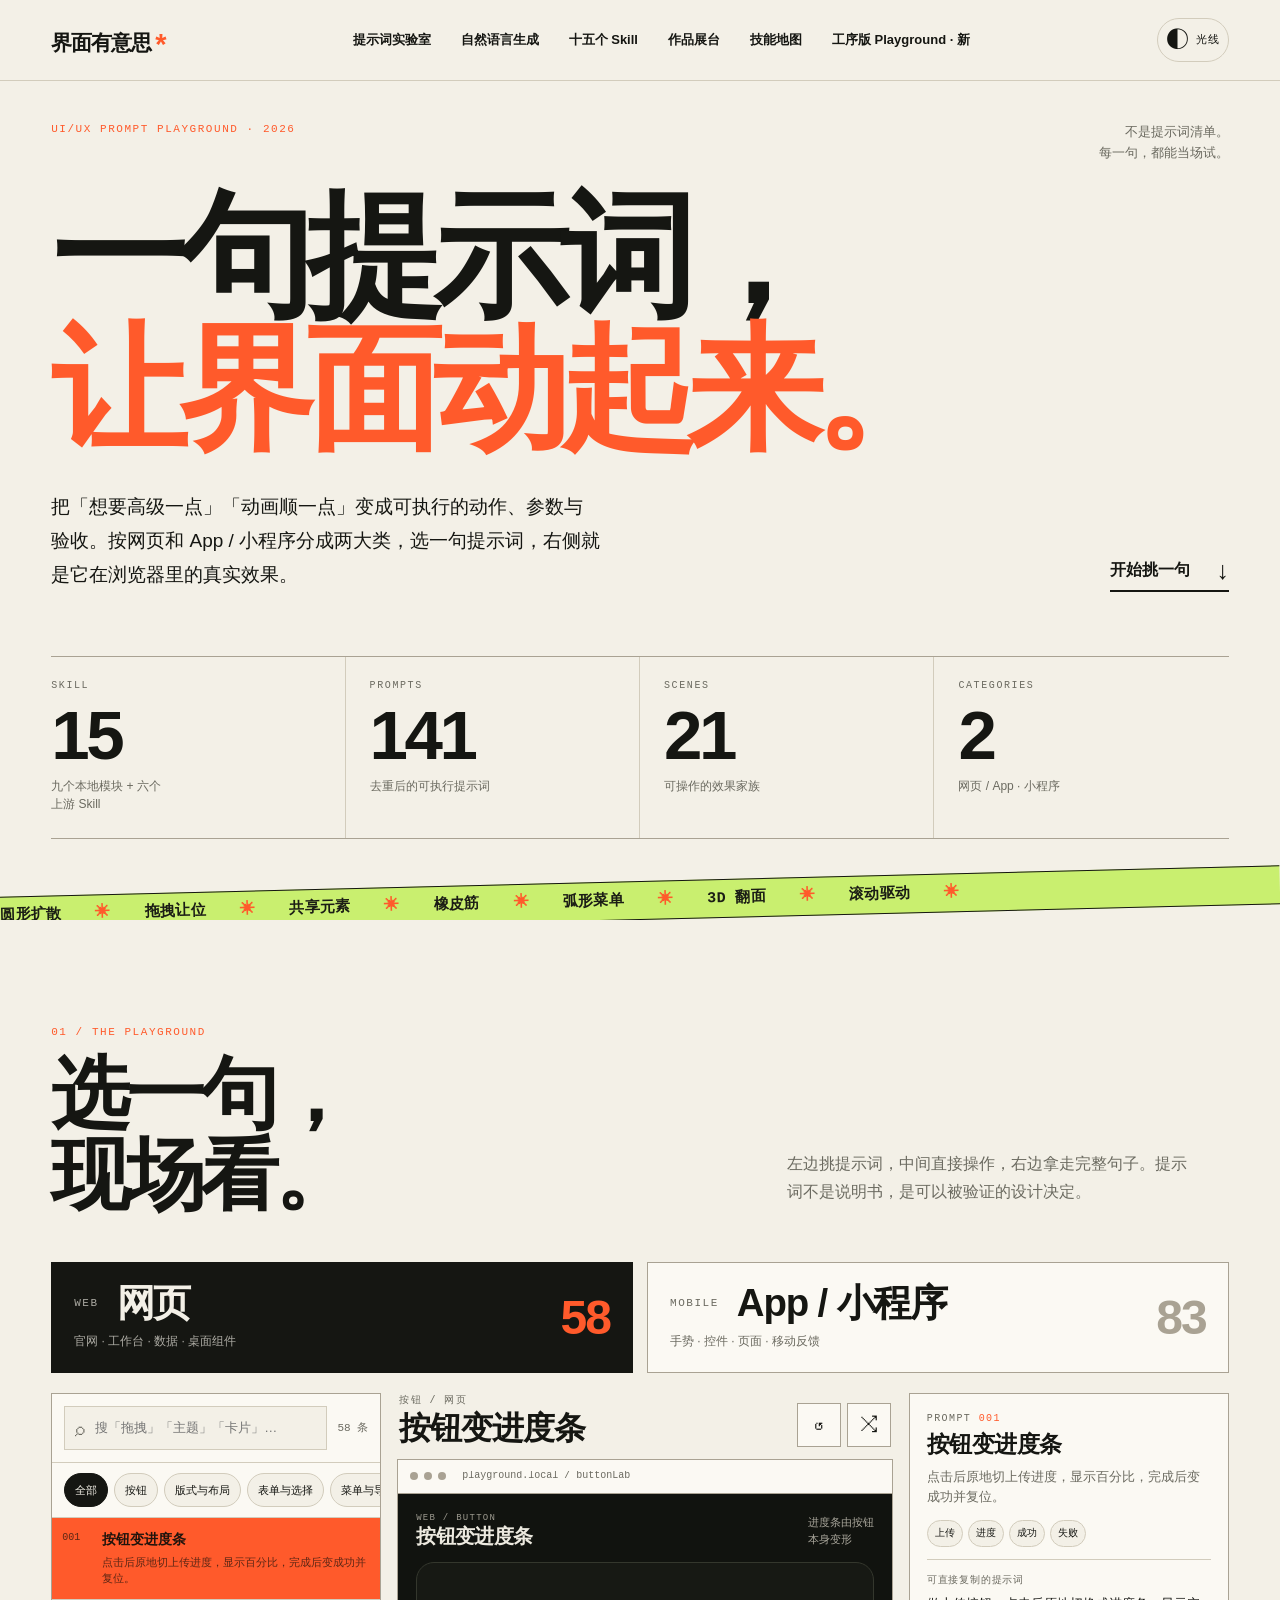
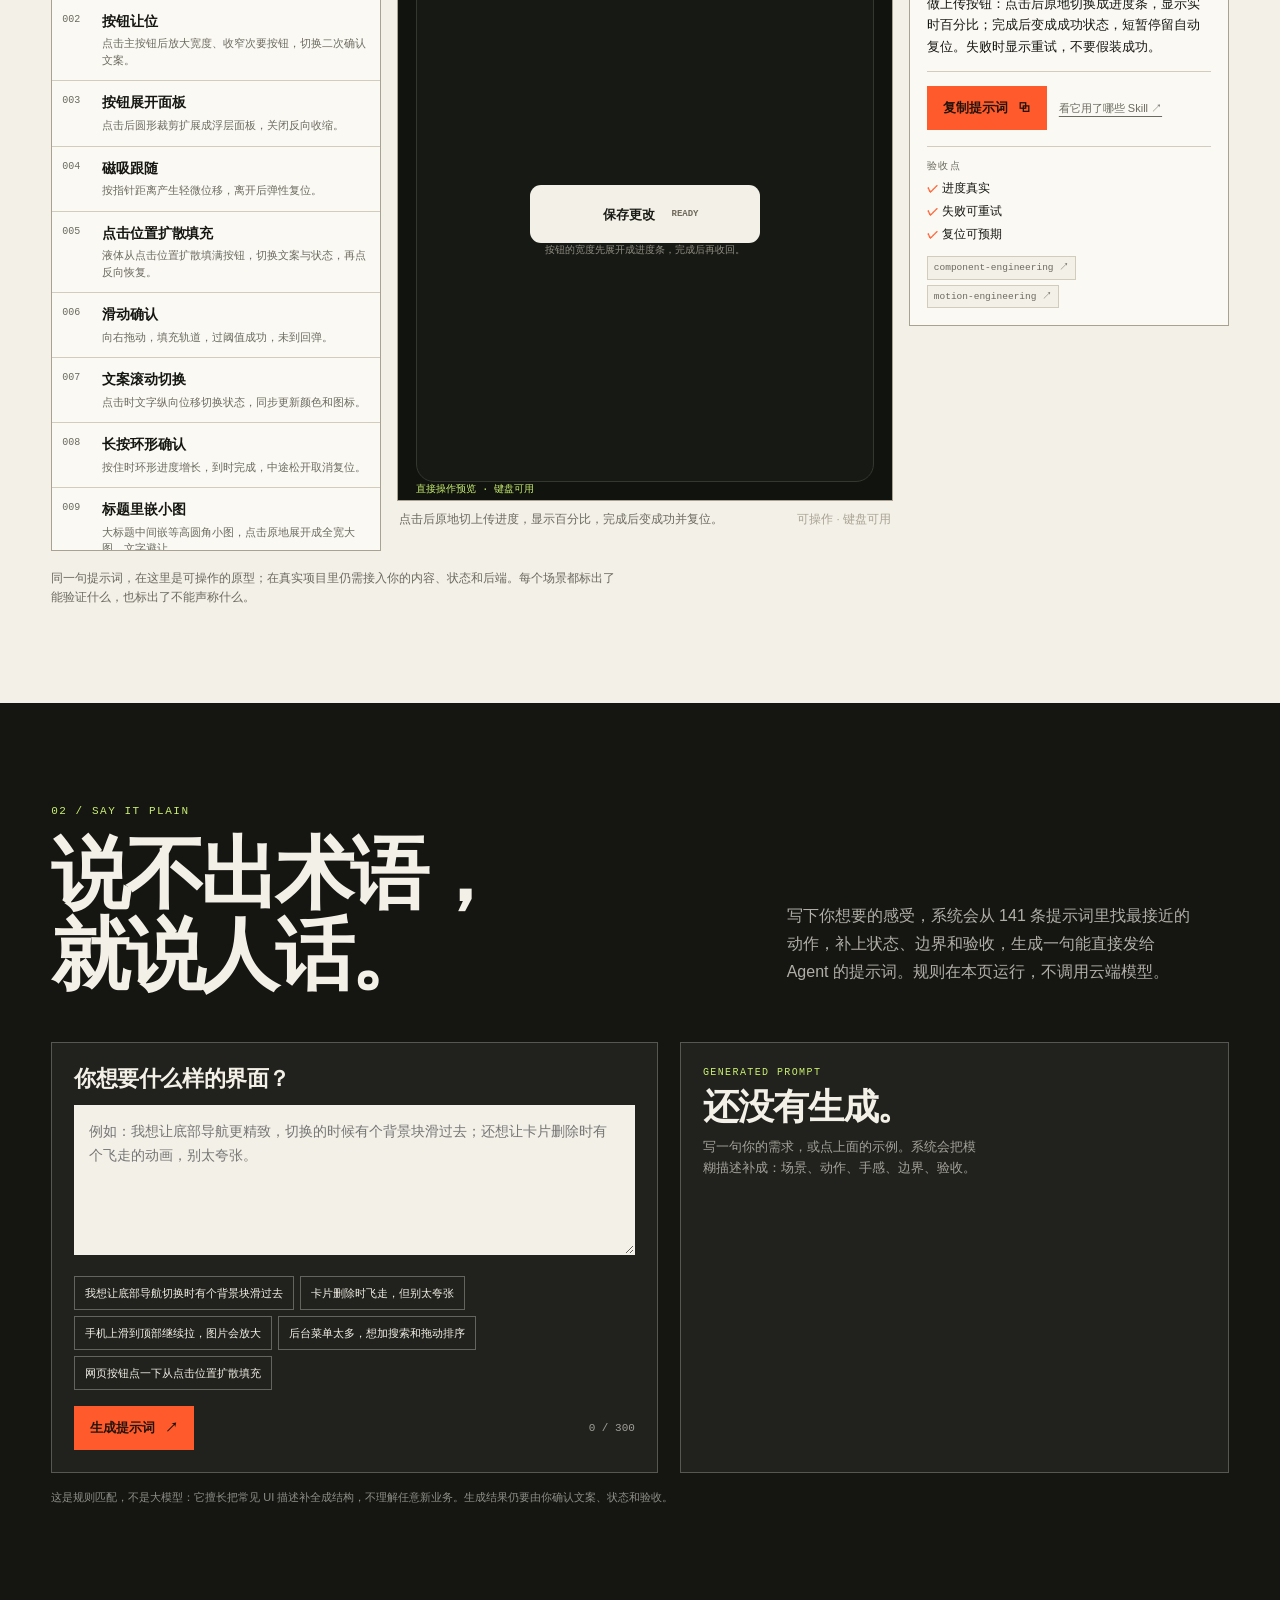
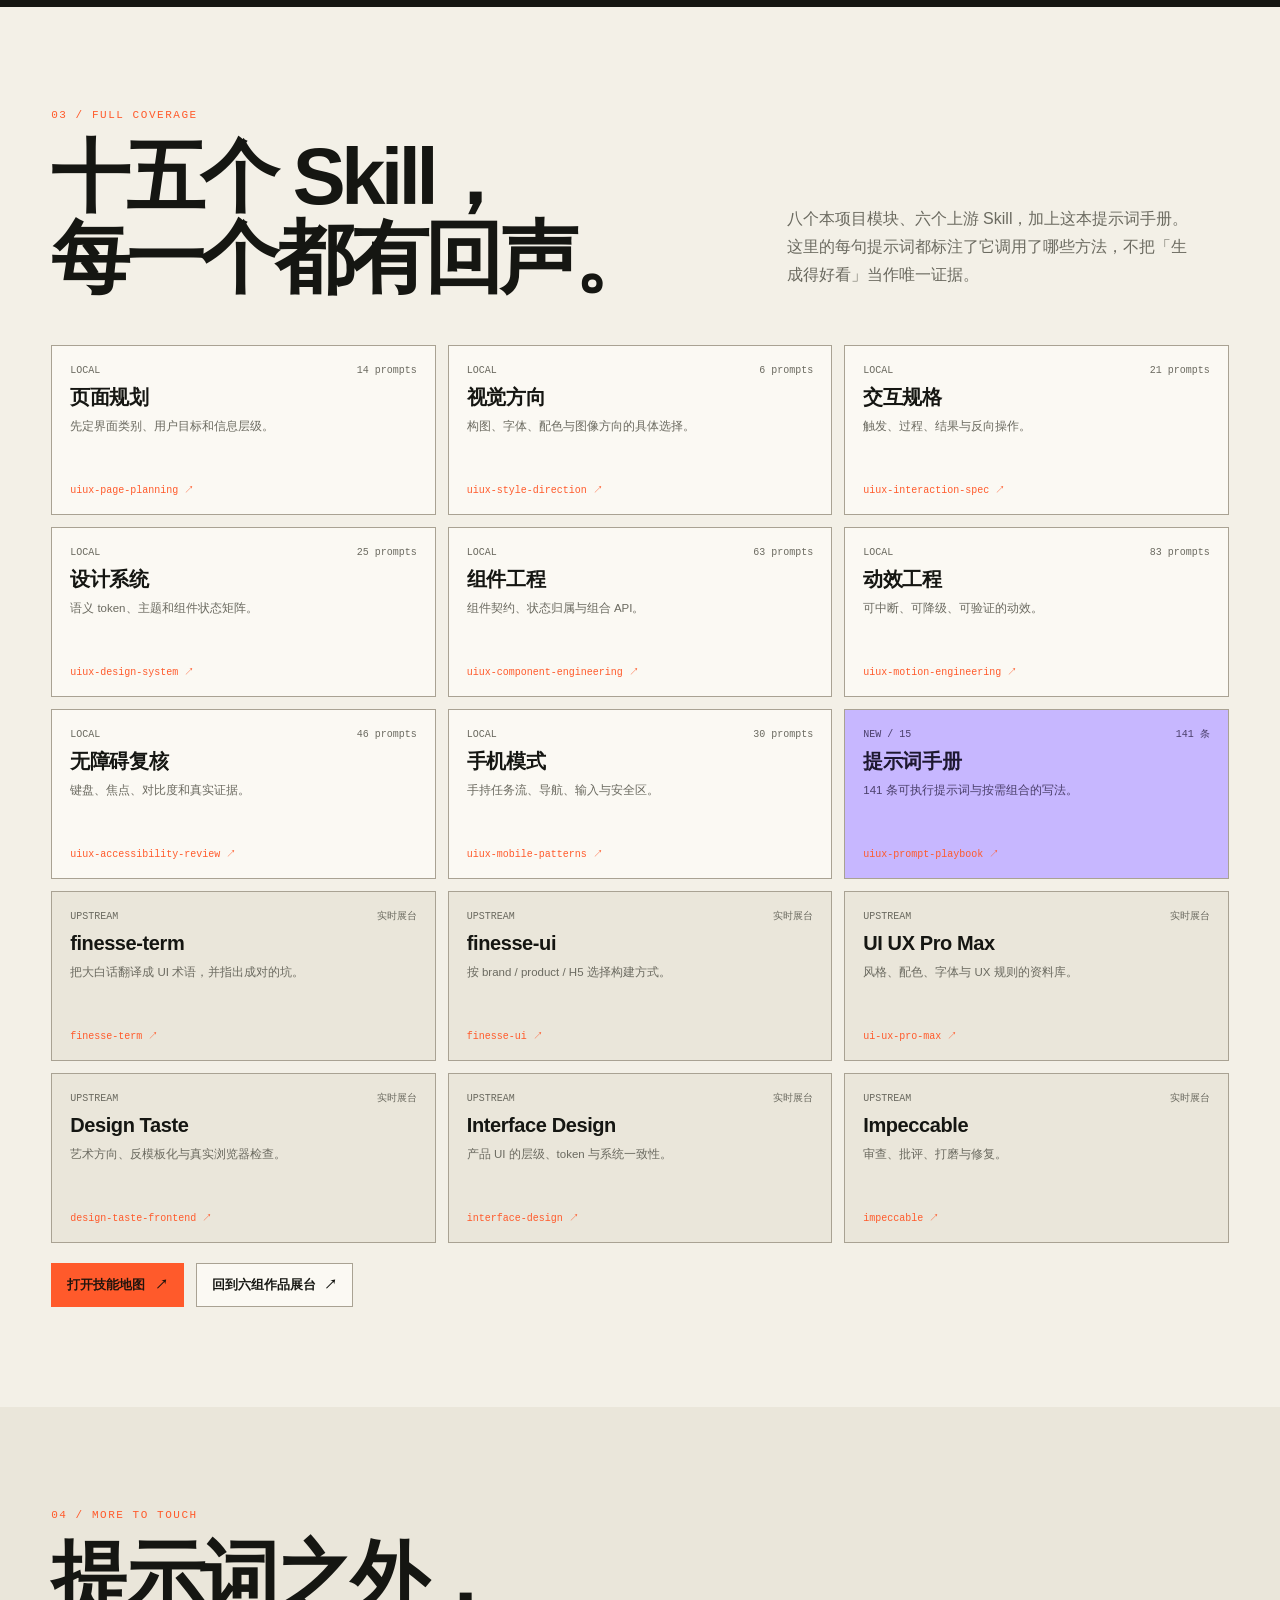
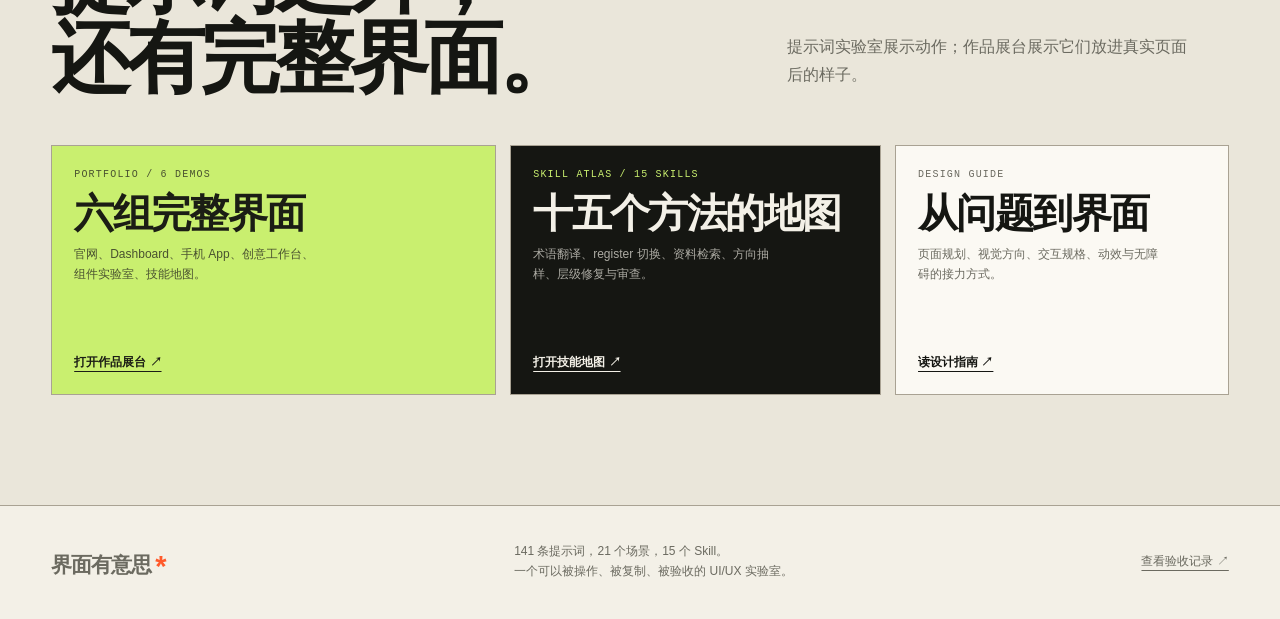
==== docs/index.html @ a50524d6 "Turn pipeline page into a web/app interactive playground - docs/pipeline/: 16 interactive scenes (8 " ====
<!doctype html>
<html lang="zh-CN" data-theme="light">
<head>
  <meta charset="utf-8">
  <meta name="viewport" content="width=device-width,initial-scale=1">
  <meta name="theme-color" content="#f3f0e7">
  <meta name="description" content="UI/UX 提示词实验室：按网页与 App / 小程序分类，选择提示词即可看到真实可操作的界面效果，并可用自然语言生成提示词。">
  <title>提示词放映室 · UI/UX 实验室</title>
  <link rel="icon" href="data:image/svg+xml,%3Csvg xmlns=%22http://www.w3.org/2000/svg%22 viewBox=%220 0 32 32%22%3E%3Crect width=%2232%22 height=%2232%22 rx=%228%22 fill=%22%23ff5a2b%22/%3E%3Ctext x=%2216%22 y=%2223%22 font-size=%2218%22 text-anchor=%22middle%22 font-family=%22Arial%22 font-weight=%22900%22 fill=%22%2320140d%22%3E%E7%95%8C%3C/text%3E%3C/svg%3E">
  <link rel="stylesheet" href="playground/lab.css">
  <script src="playground/prompts.js" defer></script>
  <script src="playground/scenes.js" defer></script>
  <script src="playground/app.js" defer></script>
</head>
<body>
<a class="skip" href="#playground">跳到提示词实验室</a>

<header class="site-nav">
  <a class="wordmark" href="#top">界面有意思<span aria-hidden="true">*</span></a>
  <nav aria-label="页面导航">
    <a href="#playground">提示词实验室</a>
    <a href="#composer">自然语言生成</a>
    <a href="#coverage">十五个 Skill</a>
    <a href="showcase.html">作品展台</a>
    <a href="demos/skills/">技能地图</a>
    <a href="pipeline/">工序版 Playground · 新</a>
  </nav>
  <button id="theme-toggle" class="theme-toggle" type="button" aria-label="切换为深色主题" aria-pressed="false">
    <span aria-hidden="true">◐</span><span class="theme-label">光线</span>
  </button>
</header>

<main id="top">
  <section class="hero" aria-labelledby="hero-title">
    <div class="hero-top">
      <p class="kicker">UI/UX PROMPT PLAYGROUND <span>·</span> 2026</p>
      <p class="hero-note">不是提示词清单。<br>每一句，都能当场试。</p>
    </div>
    <h1 id="hero-title">一句提示词，<br><span>让界面动起来。</span></h1>
    <div class="hero-bottom">
      <p class="hero-lede">把「想要高级一点」「动画顺一点」变成可执行的动作、参数与验收。按网页和 App / 小程序分成两大类，选一句提示词，右侧就是它在浏览器里的真实效果。</p>
      <a class="hero-cta" href="#playground">开始挑一句 <span aria-hidden="true">↓</span></a>
    </div>
    <dl class="hero-stats">
      <div><dt>Skill</dt><dd>15</dd><p>九个本地模块 + 六个上游 Skill</p></div>
      <div><dt>Prompts</dt><dd id="stat-prompts">141</dd><p>去重后的可执行提示词</p></div>
      <div><dt>Scenes</dt><dd id="stat-scenes">21</dd><p>可操作的效果家族</p></div>
      <div><dt>Categories</dt><dd>2</dd><p>网页 / App · 小程序</p></div>
    </dl>
    <div class="hero-tape" aria-hidden="true">
      <span>圆形扩散</span><i>✳</i><span>拖拽让位</span><i>✳</i><span>共享元素</span><i>✳</i><span>橡皮筋</span><i>✳</i><span>弧形菜单</span><i>✳</i><span>3D 翻面</span><i>✳</i><span>滚动驱动</span><i>✳</i>
    </div>
  </section>

  <section class="playground" id="playground" aria-labelledby="playground-title">
    <div class="section-head">
      <div>
        <p class="kicker">01 / THE PLAYGROUND</p>
        <h2 id="playground-title">选一句，<br>现场看。</h2>
      </div>
      <p>左边挑提示词，中间直接操作，右边拿走完整句子。提示词不是说明书，是可以被验证的设计决定。</p>
    </div>

    <div class="category-switch" role="group" aria-label="选择提示词类别">
      <button type="button" class="category-button" data-category="web" aria-pressed="true">
        <span class="category-en">WEB</span>
        <span class="category-cn">网页</span>
        <span class="category-note">官网 · 工作台 · 数据 · 桌面组件</span>
        <span class="category-count" id="web-count">58</span>
      </button>
      <button type="button" class="category-button" data-category="app" aria-pressed="false">
        <span class="category-en">MOBILE</span>
        <span class="category-cn">App / 小程序</span>
        <span class="category-note">手势 · 控件 · 页面 · 移动反馈</span>
        <span class="category-count" id="app-count">83</span>
      </button>
    </div>

    <div class="playground-grid">
      <aside class="library" aria-label="提示词库">
        <div class="library-head">
          <label class="search-field" for="lab-search">
            <span aria-hidden="true">⌕</span>
            <input id="lab-search" type="search" placeholder="搜「拖拽」「主题」「卡片」…" autocomplete="off">
          </label>
          <p class="library-count" id="prompt-count">141 条</p>
        </div>
        <div class="family-strip" id="family-list" role="group" aria-label="按效果家族筛选"></div>
        <ol class="prompt-list" id="prompt-list"></ol>
        <p class="library-empty" id="library-empty" hidden>没有匹配的提示词。试试「卡片」「拖动」或「主题」。</p>
      </aside>

      <div class="stage-column">
        <div class="stage-head">
          <div>
            <p class="stage-family" id="stage-family">主题与状态</p>
            <h3 id="stage-title">触点扩散换主题</h3>
          </div>
          <div class="stage-tools">
            <button type="button" id="stage-reset" class="icon-button" aria-label="重置当前效果" title="重置">↺</button>
            <button type="button" id="stage-shuffle" class="icon-button" aria-label="随机换一条提示词" title="随机">⤨</button>
          </div>
        </div>
        <div class="stage-shell" id="stage-shell" data-frame="app">
          <div class="browser-bar" aria-hidden="true"><i></i><i></i><i></i><span id="browser-url">playground.local / theme-reveal</span></div>
          <div class="phone-bar" aria-hidden="true"><span>09:41</span><i></i><span>●●●</span></div>
          <div class="stage" id="stage" role="region" aria-label="提示词效果预览"></div>
        </div>
        <p class="stage-caption"><span id="stage-effect">点击手机里的任意位置，深色从触点圆形扩散。</span><span id="stage-hint">可操作 · 键盘可用</span></p>
      </div>

      <aside class="detail" aria-label="当前提示词">
        <p class="detail-kicker">PROMPT <span id="detail-number">001</span></p>
        <h3 id="detail-title">触点扩散换主题</h3>
        <p class="detail-summary" id="detail-summary">深色从手指按下的位置圆形扩散，反向沿原路收回。</p>
        <div class="detail-tags" id="detail-tags"></div>
        <div class="prompt-block">
          <p class="prompt-block-label">可直接复制的提示词</p>
          <p id="detail-prompt">做一个主题切换：以点击或触摸的位置为圆心……</p>
        </div>
        <div class="detail-actions">
          <button type="button" id="detail-copy" class="primary-button">复制提示词 <span aria-hidden="true">⧉</span></button>
          <a class="text-link" href="demos/skills/" target="_blank" rel="noopener">看它用了哪些 Skill ↗</a>
        </div>
        <div class="acceptance">
          <p class="detail-kicker">验收点</p>
          <ul id="detail-accept"></ul>
        </div>
        <div class="skill-chips" id="detail-skills" aria-label="相关 Skill"></div>
      </aside>
    </div>
    <p class="playground-foot">同一句提示词，在这里是可操作的原型；在真实项目里仍需接入你的内容、状态和后端。每个场景都标出了能验证什么，也标出了不能声称什么。</p>
  </section>

  <section class="composer" id="composer" aria-labelledby="composer-title">
    <div class="section-head">
      <div>
        <p class="kicker">02 / SAY IT PLAIN</p>
        <h2 id="composer-title">说不出术语，<br>就说人话。</h2>
      </div>
      <p>写下你想要的感受，系统会从 141 条提示词里找最接近的动作，补上状态、边界和验收，生成一句能直接发给 Agent 的提示词。规则在本页运行，不调用云端模型。</p>
    </div>
    <div class="composer-grid">
      <div class="composer-input">
        <label for="need-input">你想要什么样的界面？</label>
        <textarea id="need-input" rows="5" placeholder="例如：我想让底部导航更精致，切换的时候有个背景块滑过去；还想让卡片删除时有个飞走的动画，别太夸张。"></textarea>
        <div class="example-row" id="need-examples" role="group" aria-label="示例需求"></div>
        <div class="composer-actions">
          <button type="button" id="compose-button" class="primary-button">生成提示词 <span aria-hidden="true">↗</span></button>
          <p id="compose-count">0 / 300</p>
        </div>
      </div>
      <div class="composer-output" id="compose-output" aria-live="polite">
        <p class="detail-kicker">GENERATED PROMPT</p>
        <h3 id="compose-title">还没有生成。</h3>
        <p class="compose-empty" id="compose-empty">写一句你的需求，或点上面的示例。系统会把模糊描述补成：场景、动作、手感、边界、验收。</p>
        <div class="compose-result" id="compose-result" hidden>
          <p class="compose-label" id="compose-label">匹配到 2 个效果</p>
          <p class="compose-text" id="compose-text"></p>
          <div class="detail-actions">
            <button type="button" id="compose-copy" class="primary-button">复制生成结果 <span aria-hidden="true">⧉</span></button>
            <button type="button" id="compose-preview" class="secondary-button">在预览中查看 <span aria-hidden="true">↓</span></button>
          </div>
          <div class="compose-matches" id="compose-matches"></div>
        </div>
      </div>
    </div>
    <p class="composer-foot">这是规则匹配，不是大模型：它擅长把常见 UI 描述补全成结构，不理解任意新业务。生成结果仍要由你确认文案、状态和验收。</p>
  </section>

  <section class="coverage" id="coverage" aria-labelledby="coverage-title">
    <div class="section-head">
      <div>
        <p class="kicker">03 / FULL COVERAGE</p>
        <h2 id="coverage-title">十五个 Skill，<br>每一个都有回声。</h2>
      </div>
      <p>八个本项目模块、六个上游 Skill，加上这本提示词手册。这里的每句提示词都标注了它调用了哪些方法，不把「生成得好看」当作唯一证据。</p>
    </div>
    <div class="skill-grid" id="skill-grid"></div>
    <div class="coverage-actions">
      <a class="primary-button" href="demos/skills/">打开技能地图 <span aria-hidden="true">↗</span></a>
      <a class="secondary-button" href="showcase.html">回到六组作品展台 <span aria-hidden="true">↗</span></a>
    </div>
  </section>

  <section class="archive" aria-labelledby="archive-title">
    <div class="section-head">
      <div>
        <p class="kicker">04 / MORE TO TOUCH</p>
        <h2 id="archive-title">提示词之外，<br>还有完整界面。</h2>
      </div>
      <p>提示词实验室展示动作；作品展台展示它们放进真实页面后的样子。</p>
    </div>
    <div class="archive-grid">
      <a class="archive-card archive-showcase" href="showcase.html">
        <span class="archive-kicker">PORTFOLIO / 6 DEMOS</span>
        <strong>六组完整界面</strong>
        <span>官网、Dashboard、手机 App、创意工作台、组件实验室、技能地图。</span>
        <b>打开作品展台 ↗</b>
      </a>
      <a class="archive-card archive-atlas" href="demos/skills/">
        <span class="archive-kicker">SKILL ATLAS / 15 SKILLS</span>
        <strong>十五个方法的地图</strong>
        <span>术语翻译、register 切换、资料检索、方向抽样、层级修复与审查。</span>
        <b>打开技能地图 ↗</b>
      </a>
      <a class="archive-card archive-guide" href="https://github.com/harveyxiacn/uiux-intent-form-motion-lab/blob/main/DESIGN-GUIDE.md" target="_blank" rel="noopener">
        <span class="archive-kicker">DESIGN GUIDE</span>
        <strong>从问题到界面</strong>
        <span>页面规划、视觉方向、交互规格、动效与无障碍的接力方式。</span>
        <b>读设计指南 ↗</b>
      </a>
    </div>
  </section>
</main>

<footer class="site-footer">
  <a class="wordmark" href="#top">界面有意思<span aria-hidden="true">*</span></a>
  <p>141 条提示词，21 个场景，15 个 Skill。<br>一个可以被操作、被复制、被验收的 UI/UX 实验室。</p>
  <a href="https://github.com/harveyxiacn/uiux-intent-form-motion-lab/blob/main/SKILL-VALIDATION.md" target="_blank" rel="noopener">查看验收记录 ↗</a>
</footer>

<p class="sr-only" id="lab-status" role="status"></p>
</body>
</html>
---- docs/playground/lab.css ----
:root{
  color-scheme:light;
  --paper:#f3f0e7;
  --paper-2:#eae6da;
  --surface:#fbf9f3;
  --ink:#151612;
  --ink-2:#2a2c25;
  --muted:#6b6a60;
  --line:#d2ccbc;
  --line-strong:#a9a293;
  --accent:#ff5a2b;
  --accent-ink:#20140d;
  --lilac:#c7b7ff;
  --mint:#c9ef6f;
  --sky:#a9d6ff;
  --stage:#11130f;
  --chrome:#d8d2c3;
  --focus:#2f5fcc;
  --pad:max(24px,4vw);
  --mono:"SFMono-Regular",Consolas,"Liberation Mono",Menlo,monospace;
  --sans:"PingFang SC","Microsoft YaHei","Noto Sans SC",Arial,sans-serif;
  --display:"Arial Black","PingFang SC","Microsoft YaHei",sans-serif;
  --ease:cubic-bezier(.22,.75,.25,1);
  --spring:cubic-bezier(.16,1.3,.3,1);
}
[data-theme=dark]{
  color-scheme:dark;
  --paper:#161712;
  --paper-2:#1e2019;
  --surface:#24261f;
  --ink:#f1eee3;
  --ink-2:#dedacd;
  --muted:#a8a497;
  --line:#3b3d34;
  --line-strong:#66695b;
  --accent:#ff7a4d;
  --accent-ink:#24140c;
  --lilac:#a995f5;
  --mint:#b9de63;
  --sky:#8ec4f0;
  --stage:#0c0d0a;
  --chrome:#2b2d26;
  --focus:#a9c8ff;
}
*{box-sizing:border-box}
html{scroll-behavior:smooth;scroll-padding-top:86px}
body{margin:0;background:var(--paper);color:var(--ink);font:16px/1.65 var(--sans);-webkit-font-smoothing:antialiased}
button,input,textarea{font:inherit;color:inherit}
button{cursor:pointer;border:0;background:none}
a{color:inherit;text-decoration:none}
a,button{ touch-action:manipulation}
a:focus-visible,button:focus-visible,input:focus-visible,textarea:focus-visible,[tabindex]:focus-visible{outline:3px solid var(--focus);outline-offset:3px}
h1,h2,h3,p,dl,dd,dt,ol,ul{margin:0}
ol,ul{padding:0;list-style:none}
.skip{position:fixed;left:16px;top:-90px;z-index:200;background:var(--accent);color:var(--accent-ink);padding:12px 16px;font-weight:800}
.skip:focus{top:16px}
.sr-only{position:absolute;width:1px;height:1px;overflow:hidden;clip:rect(0,0,0,0);white-space:nowrap}
.kicker{font:11px/1.5 var(--mono);letter-spacing:.14em;text-transform:uppercase;color:var(--accent)}
.section-head{display:grid;grid-template-columns:minmax(0,1.1fr) minmax(280px,.72fr);gap:60px;align-items:end;margin-bottom:46px}
.section-head h2{font:900 clamp(46px,6.2vw,104px)/1.02 var(--display);letter-spacing:-.055em;margin-top:14px}
.section-head>p{font-size:16px;line-height:1.75;color:var(--muted);max-width:46ch;padding-bottom:10px}

/* ---------- nav ---------- */
.site-nav{position:sticky;top:0;z-index:60;display:flex;align-items:center;justify-content:space-between;gap:24px;padding:18px var(--pad);background:color-mix(in srgb,var(--paper) 90%,transparent);backdrop-filter:blur(14px);border-bottom:1px solid var(--line)}
.wordmark{font:900 21px/1 var(--display);letter-spacing:-1px;white-space:nowrap}
.wordmark>span{display:inline-block;color:var(--accent);font-size:29px;transform:translateY(4px);margin-left:4px}
.site-nav nav{display:flex;gap:30px;font-size:13px;font-weight:600}
.site-nav nav a:hover{text-decoration:underline;text-underline-offset:6px}
.theme-toggle{display:flex;align-items:center;gap:7px;min-width:44px;min-height:44px;padding:0 8px;font-size:23px;border:1px solid var(--line);border-radius:999px}
.theme-label{font:11px/1 var(--mono);letter-spacing:.08em;text-transform:uppercase}
.theme-toggle:hover{background:var(--paper-2)}

/* ---------- hero ---------- */
.hero{position:relative;padding:40px var(--pad) 0;overflow:hidden}
.hero-top{display:flex;align-items:start;justify-content:space-between;gap:30px}
.hero-note{font-size:13px;line-height:1.65;color:var(--muted);text-align:right}
.hero h1{font:900 clamp(62px,10.6vw,172px)/.98 var(--display);letter-spacing:-.065em;margin:26px 0 34px;max-width:12.5em}
.hero h1 span{color:var(--accent)}
.hero-bottom{display:flex;align-items:end;justify-content:space-between;gap:40px;max-width:1180px}
.hero-lede{font-size:19px;line-height:1.8;max-width:52ch}
.hero-cta{display:flex;align-items:center;gap:26px;font-weight:800;white-space:nowrap;border-bottom:2px solid var(--ink);padding-bottom:7px}
.hero-cta span{font-size:25px;line-height:1}
.hero-cta:hover{color:var(--accent);border-color:var(--accent)}
.hero-stats{display:grid;grid-template-columns:repeat(4,1fr);gap:0;margin:64px 0 0;border-top:1px solid var(--line-strong);border-bottom:1px solid var(--line-strong)}
.hero-stats>div{position:relative;padding:22px 24px 24px;border-right:1px solid var(--line)}
.hero-stats>div:first-child{padding-left:0}
.hero-stats>div:last-child{border-right:0}
.hero-stats dt{font:10px/1.4 var(--mono);letter-spacing:.16em;text-transform:uppercase;color:var(--muted)}
.hero-stats dd{font:900 clamp(42px,5.4vw,82px)/1 var(--display);letter-spacing:-.05em;margin:8px 0 6px}
.hero-stats p{font-size:12px;line-height:1.55;color:var(--muted);max-width:18ch}
.hero-tape{display:flex;gap:34px;align-items:center;white-space:nowrap;margin:42px calc(var(--pad)*-1) 0;padding:11px 0;border-top:1px solid var(--ink);border-bottom:1px solid var(--ink);font:700 15px/1 var(--mono);letter-spacing:.02em;transform:rotate(-1.4deg);background:var(--mint);color:#1b1d15;overflow:hidden}
.hero-tape i{font-style:normal;color:var(--accent)}
.hero-tape span{animation:tape 22s linear infinite}
@keyframes tape{from{transform:translateX(0)}to{transform:translateX(-520px)}}

/* ---------- playground ---------- */
.playground{padding:104px var(--pad) 96px}
.category-switch{display:grid;grid-template-columns:1fr 1fr;gap:14px;margin-bottom:20px}
.category-button{position:relative;display:grid;grid-template-columns:auto 1fr auto;grid-template-areas:"en cn count" "note note count";align-items:center;gap:2px 18px;text-align:left;padding:20px 22px;min-height:104px;border:1px solid var(--line-strong);background:var(--surface);transition:background .25s var(--ease),color .25s var(--ease),transform .25s var(--ease)}
.category-button:hover{transform:translateY(-2px)}
.category-en{grid-area:en;font:11px/1 var(--mono);letter-spacing:.14em;color:var(--muted)}
.category-cn{grid-area:cn;font:900 clamp(26px,3vw,40px)/1.05 var(--display);letter-spacing:-.03em}
.category-note{grid-area:note;font-size:12px;color:var(--muted);margin-top:7px}
.category-count{grid-area:count;font:900 48px/1 var(--display);letter-spacing:-.04em;color:var(--line-strong)}
.category-button[aria-pressed=true]{background:var(--ink);color:var(--paper);border-color:var(--ink)}
.category-button[aria-pressed=true] .category-en,.category-button[aria-pressed=true] .category-note{color:color-mix(in srgb,var(--paper) 68%,transparent)}
.category-button[aria-pressed=true] .category-count{color:var(--accent)}
.playground-grid{display:grid;grid-template-columns:330px minmax(0,1fr) 320px;gap:16px;align-items:start}
.library,.detail{border:1px solid var(--line-strong);background:var(--surface)}
.library{display:flex;flex-direction:column;min-height:0}
.library-head{display:flex;align-items:center;gap:10px;padding:12px;border-bottom:1px solid var(--line)}
.search-field{display:flex;align-items:center;gap:8px;flex:1;border:1px solid var(--line);background:var(--paper);padding:0 10px;min-height:44px}
.search-field span{font-size:19px;color:var(--muted)}
.search-field input{width:100%;border:0;background:none;outline:0;min-width:0;font-size:13px}
.library-count{font:11px/1 var(--mono);color:var(--muted);white-space:nowrap}
.family-strip{display:flex;gap:6px;overflow-x:auto;padding:10px 12px;border-bottom:1px solid var(--line);scrollbar-width:thin}
.family-chip{white-space:nowrap;padding:7px 10px;font-size:11px;border:1px solid var(--line);background:var(--paper);border-radius:999px;min-height:32px}
.family-chip[aria-pressed=true]{background:var(--ink);color:var(--paper);border-color:var(--ink)}
.prompt-list{overflow-y:auto;max-height:632px;overscroll-behavior:contain}
.prompt-row{display:grid;grid-template-columns:34px minmax(0,1fr);gap:6px;width:100%;text-align:left;padding:12px 12px 12px 10px;border-bottom:1px solid var(--line);background:none;min-height:64px}
.prompt-row .pr-index{font:10px/1.6 var(--mono);color:var(--muted)}
.prompt-row strong{display:block;font-size:13.5px;line-height:1.45;letter-spacing:-.01em}
.prompt-row small{display:block;font-size:11px;line-height:1.5;color:var(--muted);margin-top:4px;overflow:hidden;display:-webkit-box;-webkit-line-clamp:2;-webkit-box-orient:vertical}
.prompt-row:hover{background:var(--paper-2)}
.prompt-row[aria-current=true]{background:var(--accent);color:var(--accent-ink)}
.prompt-row[aria-current=true] .pr-index,.prompt-row[aria-current=true] small{color:color-mix(in srgb,var(--accent-ink) 72%,transparent)}
.library-empty{padding:26px 16px;font-size:13px;color:var(--muted)}
.stage-column{min-width:0}
.stage-head{display:flex;align-items:end;justify-content:space-between;gap:16px;padding:0 2px 12px}
.stage-family{font:10px/1.5 var(--mono);letter-spacing:.14em;text-transform:uppercase;color:var(--muted)}
.stage-head h3{font:900 clamp(22px,2.6vw,32px)/1.15 var(--display);letter-spacing:-.03em;margin-top:2px}
.stage-tools{display:flex;gap:6px}
.icon-button{display:grid;place-items:center;width:44px;height:44px;border:1px solid var(--line-strong);background:var(--surface);font-size:19px}
.icon-button:hover{background:var(--ink);color:var(--paper)}
.stage-shell{position:relative;background:var(--chrome);border:1px solid var(--line-strong);min-height:640px;overflow:hidden}
.browser-bar{display:flex;align-items:center;gap:6px;height:34px;padding:0 12px;border-bottom:1px solid var(--line-strong);background:var(--surface);font:10px/1 var(--mono);color:var(--muted)}
.browser-bar i{width:8px;height:8px;border-radius:50%;background:var(--line-strong)}
.browser-bar span{margin-left:10px;white-space:nowrap;overflow:hidden;text-overflow:ellipsis}
.phone-bar{display:none}
.stage{position:relative;background:var(--stage);color:#f2efe5;min-height:606px;overflow:hidden}
.stage-shell[data-frame=app]{width:min(100%,404px);margin:18px auto;border-radius:32px;border:8px solid #20221c;min-height:0;background:#20221c}
.stage-shell[data-frame=app] .browser-bar{display:none}
.stage-shell[data-frame=app] .phone-bar{display:flex;align-items:center;justify-content:space-between;height:34px;padding:0 20px;background:#0b0c09;color:#dedacd;font:10px/1 var(--mono)}
.stage-shell[data-frame=app] .phone-bar i{width:74px;height:18px;border-radius:0 0 12px 12px;background:#20221c;margin-top:-1px}
.stage-shell[data-frame=app] .stage{min-height:606px;height:606px;border-radius:0 0 24px 24px;overflow-y:auto;overscroll-behavior:contain}
.stage-shell[data-frame=web] .phone-bar{display:none}
.stage-shell[data-frame=web] .stage{min-height:606px;height:606px;overflow-y:auto;overscroll-behavior:contain}
.stage-caption{display:flex;justify-content:space-between;gap:14px;padding:10px 2px 0;font-size:11.5px;line-height:1.5;color:var(--muted)}
.stage-caption span:last-child{white-space:nowrap;color:var(--line-strong)}
.detail{padding:17px}
.detail-kicker{font:10px/1.5 var(--mono);letter-spacing:.14em;color:var(--muted)}
.detail-kicker span{color:var(--accent)}
.detail h3{font:900 23px/1.2 var(--display);letter-spacing:-.025em;margin:5px 0 8px}
.detail-summary{font-size:12.5px;line-height:1.65;color:var(--muted)}
.detail-tags{display:flex;flex-wrap:wrap;gap:5px;margin:12px 0}
.detail-tags span{font-size:10px;padding:4px 7px;border:1px solid var(--line);background:var(--paper);border-radius:999px}
.prompt-block{border-top:1px solid var(--line);border-bottom:1px solid var(--line);padding:13px 0;margin:4px 0 14px}
.prompt-block-label{font:10px/1.5 var(--mono);letter-spacing:.08em;color:var(--muted);margin-bottom:6px}
.prompt-block p:last-child{font-size:12.5px;line-height:1.72}
.detail-actions{display:flex;flex-wrap:wrap;align-items:center;gap:12px}
.primary-button{display:inline-flex;align-items:center;justify-content:center;gap:10px;min-height:44px;padding:10px 15px;background:var(--accent);color:var(--accent-ink);font-size:12.5px;font-weight:800;border:1px solid var(--accent);transition:transform .2s var(--ease),background .2s}
.primary-button:hover{transform:translateY(-2px);background:var(--mint);border-color:var(--mint);color:#1b1d15}
.secondary-button{display:inline-flex;align-items:center;justify-content:center;gap:8px;min-height:44px;padding:10px 15px;background:var(--surface);color:var(--ink);font-size:12.5px;font-weight:700;border:1px solid var(--line-strong)}
.secondary-button:hover{background:var(--ink);color:var(--paper)}
.text-link{font-size:11px;text-decoration:underline;text-underline-offset:4px;color:var(--muted)}
.acceptance{margin-top:16px;border-top:1px solid var(--line);padding-top:12px}
.acceptance ul{display:grid;gap:5px;margin-top:6px}
.acceptance li{position:relative;padding-left:15px;font-size:11.5px;line-height:1.55}
.acceptance li::before{content:"✓";position:absolute;left:0;color:var(--accent);font-weight:900}
.skill-chips{display:flex;flex-wrap:wrap;gap:5px;margin-top:13px}
.skill-chips a{font:9.5px/1.4 var(--mono);padding:4px 6px;border:1px solid var(--line);color:var(--muted);background:var(--paper)}
.skill-chips a:hover{border-color:var(--accent);color:var(--ink)}
.playground-foot{margin-top:18px;font-size:11.5px;color:var(--muted);max-width:90ch}

/* ---------- composer ---------- */
.composer{background:var(--ink);color:var(--paper);padding:100px var(--pad)}
.composer .kicker{color:var(--mint)}
.composer .section-head>p{color:color-mix(in srgb,var(--paper) 70%,transparent)}
.composer-grid{display:grid;grid-template-columns:minmax(0,1.05fr) minmax(0,.95fr);gap:22px;align-items:stretch}
.composer-input,.composer-output{border:1px solid color-mix(in srgb,var(--paper) 26%,transparent);padding:22px;background:color-mix(in srgb,var(--paper) 5%,transparent)}
.composer-input label{display:block;font:900 22px/1.3 var(--display);letter-spacing:-.02em;margin-bottom:12px}
.composer-input textarea{width:100%;resize:vertical;min-height:150px;padding:14px;border:1px solid color-mix(in srgb,var(--paper) 30%,transparent);background:var(--paper);color:#1b1d15;font-size:14px;line-height:1.7}
.example-row{display:flex;flex-wrap:wrap;gap:6px;margin:12px 0 16px}
.example-chip{padding:7px 10px;border:1px solid color-mix(in srgb,var(--paper) 32%,transparent);font-size:11px;color:var(--paper);min-height:34px}
.example-chip:hover{background:var(--mint);color:#1b1d15;border-color:var(--mint)}
.composer-actions{display:flex;align-items:center;justify-content:space-between;gap:16px}
.composer-actions p{font:11px/1 var(--mono);color:color-mix(in srgb,var(--paper) 60%,transparent)}
.composer-output{display:flex;flex-direction:column;min-height:100%}
.composer-output .detail-kicker{color:var(--mint)}
.composer-output h3{font:900 clamp(24px,3vw,36px)/1.15 var(--display);letter-spacing:-.03em;margin:6px 0 10px}
.compose-empty{font-size:12.5px;line-height:1.7;color:color-mix(in srgb,var(--paper) 62%,transparent);max-width:40ch}
.compose-result{margin-top:4px}
.compose-label{font:10px/1.5 var(--mono);letter-spacing:.08em;color:var(--mint);margin-bottom:6px}
.compose-text{font-size:13px;line-height:1.78;white-space:pre-wrap;border-top:1px solid color-mix(in srgb,var(--paper) 24%,transparent);border-bottom:1px solid color-mix(in srgb,var(--paper) 24%,transparent);padding:12px 0;margin-bottom:12px}
.composer-output .primary-button{background:var(--mint);border-color:var(--mint);color:#1b1d15}
.composer-output .secondary-button{background:transparent;color:var(--paper);border-color:color-mix(in srgb,var(--paper) 40%,transparent)}
.composer-output .secondary-button:hover{background:var(--paper);color:var(--ink)}
.compose-matches{display:grid;gap:6px;margin-top:14px}
.compose-match{display:grid;grid-template-columns:24px minmax(0,1fr);gap:8px;align-items:center;font-size:11px;line-height:1.5;border-top:1px solid color-mix(in srgb,var(--paper) 18%,transparent);padding-top:7px;color:color-mix(in srgb,var(--paper) 78%,transparent)}
.compose-match b{font:10px/1 var(--mono);color:var(--mint)}
.composer-foot{margin-top:16px;font-size:11px;line-height:1.6;color:color-mix(in srgb,var(--paper) 55%,transparent)}

/* ---------- coverage ---------- */
.coverage{padding:100px var(--pad)}
.skill-grid{display:grid;grid-template-columns:repeat(3,1fr);gap:12px}
.skill-card{position:relative;border:1px solid var(--line-strong);background:var(--surface);padding:18px;min-height:170px;display:flex;flex-direction:column;gap:7px;transition:transform .25s var(--ease),background .25s,color .25s}
.skill-card:hover{transform:translateY(-4px);background:var(--ink);color:var(--paper)}
.skill-card .sc-top{display:flex;justify-content:space-between;gap:10px;font:10px/1.4 var(--mono);color:var(--muted)}
.skill-card:hover .sc-top{color:color-mix(in srgb,var(--paper) 65%,transparent)}
.skill-card h3{font:900 20px/1.25 var(--display);letter-spacing:-.02em}
.skill-card p{font-size:11.5px;line-height:1.6;color:var(--muted)}
.skill-card:hover p{color:color-mix(in srgb,var(--paper) 72%,transparent)}
.skill-card .sc-count{margin-top:auto;font:10px/1 var(--mono);color:var(--accent)}
.skill-card.upstream{background:var(--paper-2)}
.skill-card.prompt-playbook{background:var(--lilac);color:#1e1830}
.skill-card.prompt-playbook p,.skill-card.prompt-playbook .sc-top{color:#4a3f6b}
.coverage-actions{display:flex;gap:12px;flex-wrap:wrap;margin-top:20px}

/* ---------- archive ---------- */
.archive{padding:100px var(--pad) 110px;background:var(--paper-2)}
.archive-grid{display:grid;grid-template-columns:1.2fr 1fr .9fr;gap:14px}
.archive-card{display:flex;flex-direction:column;gap:10px;min-height:250px;padding:22px;border:1px solid var(--line-strong);background:var(--surface);transition:transform .25s var(--ease)}
.archive-card:hover{transform:translateY(-5px)}
.archive-kicker{font:10px/1.4 var(--mono);letter-spacing:.12em;color:var(--muted)}
.archive-card strong{font:900 clamp(26px,3.2vw,40px)/1.06 var(--display);letter-spacing:-.04em}
.archive-card>span:not(.archive-kicker){font-size:12px;line-height:1.65;color:var(--muted);max-width:36ch}
.archive-card b{margin-top:auto;font-size:12px;text-decoration:underline;text-underline-offset:5px}
.archive-showcase{background:var(--mint);color:#1b1d15}
.archive-showcase .archive-kicker,.archive-showcase>span:not(.archive-kicker){color:#4a5230}
.archive-atlas{background:var(--ink);color:var(--paper)}
.archive-atlas .archive-kicker{color:var(--mint)}
.archive-atlas>span:not(.archive-kicker){color:color-mix(in srgb,var(--paper) 68%,transparent)}

/* ---------- footer ---------- */
.site-footer{display:flex;align-items:center;justify-content:space-between;gap:30px;padding:36px var(--pad);border-top:1px solid var(--line-strong);font-size:12px;color:var(--muted)}
.site-footer p{line-height:1.65}
.site-footer>a:last-child{text-decoration:underline;text-underline-offset:5px;white-space:nowrap}

/* ---------- shared scene primitives ---------- */
.scene{position:relative;min-height:100%;padding:18px;font-family:var(--sans);color:#ece9df}
.scene *{box-sizing:border-box}
.scene h4,.scene h5,.scene p{margin:0}
.scene button{color:inherit}
.scene .scene-head{display:flex;align-items:end;justify-content:space-between;gap:12px;margin-bottom:14px}
.scene .scene-kicker{font:9px/1.5 var(--mono);letter-spacing:.14em;color:#9d9a8f;text-transform:uppercase}
.scene .scene-title{font:900 20px/1.15 var(--display);letter-spacing:-.03em}
.scene .scene-note{font-size:11px;line-height:1.55;color:#a9a69b}
.scene .scene-status{font:10px/1.5 var(--mono);color:#c9ef6f;min-height:15px}
.scene .scene-grid{display:grid;gap:10px}
.scene .mini-card{background:#f3f0e7;color:#1a1b16;border-radius:14px;padding:14px;position:relative;overflow:hidden}
.scene .dark-card{background:#24261f;border:1px solid #3b3d34;border-radius:14px;padding:14px;position:relative}
.scene .mono{font-family:var(--mono)}
.scene .muted{color:#8f8c81}
.scene .accent{color:#ff7a4d}
.scene .pill{display:inline-flex;align-items:center;gap:6px;border-radius:999px;padding:5px 9px;font-size:10px;line-height:1;border:1px solid #4a4c42}
.scene .bubble{border-radius:12px;background:#2c2f27;border:1px solid #46493e}
.scene .stage-action{min-height:44px;padding:10px 13px;border-radius:10px;background:#f3f0e7;color:#1a1b16;font-size:12px;font-weight:700}
.scene .stage-action.ghost{background:transparent;color:#ece9df;border:1px solid #56594c}
.scene .stage-action.accent{background:#ff7a4d;color:#24140c}
.scene .stage-action:disabled{opacity:.45;cursor:not-allowed}
.scene .scene-scroll{overflow:auto;overscroll-behavior:contain;scrollbar-width:thin}
.scene .sr{position:absolute;width:1px;height:1px;overflow:hidden;clip:rect(0,0,0,0)}
.scene .focus-ring{outline:2px solid #c9ef6f;outline-offset:2px}
.scene .thumb{-webkit-user-select:none;user-select:none;touch-action:none}

/* ---------- responsive ---------- */
@media(max-width:1260px){
  .playground-grid{grid-template-columns:300px minmax(0,1fr)}
  .detail{grid-column:1/-1;display:grid;grid-template-columns:1fr 1.2fr 1fr;gap:18px;padding:18px}
  .detail>h3,.detail>p,.detail>div{min-width:0}
  .detail-tags{margin:0}
  .prompt-block{margin:0}
  .acceptance{margin:0;border-top:0;padding-top:0}
  .skill-chips{margin:0;align-content:start}
}
@media(max-width:980px){
  .site-nav nav{display:none}
  .hero-stats{grid-template-columns:1fr 1fr}
  .hero-stats>div:nth-child(2){border-right:0}
  .hero-stats>div:nth-child(n+3){border-top:1px solid var(--line)}
  .hero-stats>div:first-child{padding-left:24px}
  .section-head{grid-template-columns:1fr;gap:20px}
  .section-head>p{padding-bottom:0}
  .playground-grid{grid-template-columns:1fr}
  .library{order:1}
  .stage-column{order:2}
  .detail{order:3;grid-template-columns:1fr 1fr}
  .prompt-list{display:flex;overflow-x:auto;overflow-y:hidden;max-height:none;scroll-snap-type:x mandatory}
  .prompt-row{flex:0 0 250px;border-right:1px solid var(--line);scroll-snap-align:start}
  .composer-grid{grid-template-columns:1fr}
  .skill-grid{grid-template-columns:1fr 1fr}
  .archive-grid{grid-template-columns:1fr 1fr}
}
@media(max-width:640px){
  :root{--pad:18px}
  .hero{padding-top:24px}
  .hero h1{font-size:clamp(48px,13vw,84px);letter-spacing:-.06em;margin-top:20px}
  .hero-top{display:block}
  .hero-note{text-align:left;margin-top:10px}
  .hero-bottom{display:block}
  .hero-lede{font-size:15px}
  .hero-cta{margin-top:22px;display:inline-flex}
  .hero-stats{margin-top:38px}
  .hero-stats>div{padding:16px 14px}
  .hero-stats dd{font-size:46px}
  .hero-tape{margin-top:28px;font-size:12px;gap:22px}
  .playground,.coverage,.archive,.composer{padding-top:70px;padding-bottom:70px}
  .category-switch{gap:8px}
  .category-button{grid-template-columns:1fr;grid-template-areas:"en" "cn" "note";padding:14px;min-height:130px}
  .category-count{position:absolute;right:12px;top:10px;font-size:34px}
  .category-en{font-size:9px}
  .category-cn{font-size:24px;margin-top:4px}
  .category-note{font-size:10px;margin-top:4px}
  .detail{grid-template-columns:1fr}
  .stage-shell[data-frame=app]{width:100%;margin:8px auto;border-width:5px;border-radius:24px}
  .stage-shell[data-frame=app] .stage{height:650px;min-height:650px}
  .stage-shell[data-frame=web] .stage{height:650px;min-height:650px}
  .stage-caption{display:block}
  .stage-caption span{display:block}
  .stage-caption span:last-child{margin-top:4px}
  .skill-grid{grid-template-columns:1fr}
  .archive-grid{grid-template-columns:1fr}
  .site-footer{display:block}
  .site-footer p{margin:16px 0}
  .theme-label{display:none}
}
@media(prefers-reduced-motion:reduce){
  html{scroll-behavior:auto}
  *,*::before,*::after{animation-duration:.001ms!important;animation-iteration-count:1!important;transition-duration:.001ms!important}
  .hero-tape span{animation:none}
}

/* ============================================================
   SCENE 01 — THEME REVEAL
   ============================================================ */
.tr-scene .scene-body{display:grid;place-items:center;padding:16px 0 8px}
.tr-phone{position:relative;width:min(100%,330px);height:468px;border-radius:30px;overflow:hidden;background:var(--tr-bg,#f3f0e7);color:var(--tr-fg,#1a1b16);box-shadow:0 26px 60px rgba(0,0,0,.34);transition:background .2s,color .2s;cursor:pointer}
.tr-phone[data-mode=light]{--tr-bg:#f3f0e7;--tr-fg:#1a1b16;--tr-card:#fffdf7;--tr-muted:#6b6a60;--tr-line:#d7d1c1}
.tr-phone[data-mode=dark]{--tr-bg:#171813;--tr-fg:#f0ede2;--tr-card:#24261f;--tr-muted:#a8a497;--tr-line:#3b3d34}
.tr-screen{position:relative;z-index:2;height:100%;padding:22px 22px 26px;display:flex;flex-direction:column}
.tr-meta{display:flex;justify-content:space-between;font:10px/1 var(--mono);color:var(--tr-muted)}
.tr-avatar{width:45px;height:45px;border-radius:50%;background:var(--tr-card);border:1px solid var(--tr-line);margin:30px 0 14px;display:grid;place-items:center}
.tr-avatar span{display:block;width:17px;height:17px;border-radius:50%;background:var(--tr-fg);opacity:.85}
.tr-screen h5{font:900 30px/1.08 var(--display);letter-spacing:-.045em}
.tr-sub{font-size:12px;color:var(--tr-muted);margin-top:6px}
.tr-tiles{display:grid;grid-template-columns:1fr 1fr;gap:9px;margin-top:24px}
.tr-tile{background:var(--tr-card);border:1px solid var(--tr-line);border-radius:14px;padding:13px;display:flex;flex-direction:column;gap:2px}
.tr-tile b{font:900 28px/1 var(--display);letter-spacing:-.04em}
.tr-tile span{font-size:10px;color:var(--tr-muted)}
.tr-tile i{display:block;height:4px;background:var(--tr-line);border-radius:2px;margin-top:12px;position:relative;overflow:hidden}
.tr-tile i::after{content:"";position:absolute;inset:0;width:var(--w);background:#ff7a4d;border-radius:2px}
.tr-rows{margin-top:18px;border-top:1px solid var(--tr-line)}
.tr-row{display:flex;justify-content:space-between;padding:12px 0;border-bottom:1px solid var(--tr-line);font-size:12px}
.tr-row em{font-style:normal;color:var(--tr-muted);font-family:var(--mono);font-size:10px}
.tr-switch{margin-top:auto;display:flex;align-items:center;gap:10px;min-height:44px;padding:0;font-size:11px;color:var(--tr-fg);width:max-content;position:relative;z-index:3}
.tr-switch em{font-style:normal}
.tr-knob{width:46px;height:27px;border-radius:999px;background:var(--tr-line);position:relative;transition:background .25s}
.tr-knob::after{content:"";position:absolute;left:3px;top:3px;width:21px;height:21px;border-radius:50%;background:var(--tr-card);transition:transform .28s var(--spring)}
.tr-switch[aria-checked=true] .tr-knob{background:#ff7a4d}
.tr-switch[aria-checked=true] .tr-knob::after{transform:translateX(19px);background:#24140c}
.tr-ripple{position:absolute;inset:0;z-index:4;pointer-events:none;clip-path:circle(0px at 50% 50%)}
.tr-tapnote{position:absolute;right:16px;bottom:18px;z-index:2;font:9px/1 var(--mono);letter-spacing:.1em;color:var(--tr-muted);pointer-events:none;opacity:.75}

/* ============================================================
   SCENE 02 — SORT LAB
   ============================================================ */
.sort-wrap{max-width:360px;margin:0 auto;background:#f3f0e7;color:#1a1b16;border-radius:18px;padding:12px;min-height:380px}
.sort-zone-label{font:9px/1 var(--mono);letter-spacing:.14em;text-transform:uppercase;color:#7b776b;padding:6px 5px 8px}
.sort-list{display:flex;flex-direction:column;gap:8px;min-height:6px}
.sort-row{display:flex;align-items:center;gap:10px;background:#fffdf7;border:1px solid #d7d1c1;border-radius:12px;padding:10px 11px;height:58px;cursor:grab;position:relative;z-index:1;transition:transform .26s cubic-bezier(.16,1.3,.3,1),box-shadow .2s,opacity .2s;touch-action:none;user-select:none}
.sort-row:active{cursor:grabbing}
.sort-row.dragging{z-index:5;box-shadow:0 18px 36px rgba(20,20,15,.25);cursor:grabbing;transition:none;border-color:#ff7a4d}
.sort-row.drop-target{opacity:.55}
.sort-grip{color:#a9a294;font-size:16px;line-height:1}
.sort-copy{flex:1;min-width:0;display:flex;flex-direction:column;gap:1px}
.sort-copy strong{font-size:13px;line-height:1.3}
.sort-copy small{font-size:10px;color:#7b776b}
.sort-star{color:#b4ad9d;font-size:15px;transition:color .2s,transform .2s}
.sort-row.dragging .sort-star{color:#ff7a4d}
.sort-fixed .sort-row{background:#fff6e7;border-color:#e1c9a2}
.sort-divider{border-top:2px dashed #c8c1b1;margin:9px 3px 13px;padding-top:5px;font:9px/1.4 var(--mono);letter-spacing:.08em;color:#9b9586;text-align:center;transition:color .2s,border-color .2s}
.sort-divider.live{border-color:#ff5a2b;color:#b83d18}
.sort-empty{border:1px dashed #c8c1b1;border-radius:10px;padding:10px;font-size:10px;color:#9b9586;text-align:center}
.snap-stage{position:relative;max-width:390px;height:330px;margin:6px auto 0;background:#1d1f19;border:1px solid #3b3d34;border-radius:18px;overflow:hidden;touch-action:none;outline-offset:4px}
.snap-stage::before{content:"";position:absolute;inset:0;background-image:linear-gradient(#2c2f27 1px,transparent 1px),linear-gradient(90deg,#2c2f27 1px,transparent 1px);background-size:34px 34px;opacity:.7}
.snap-guide{position:absolute;top:0;bottom:0;width:1px;border-left:1px dashed #56594c}
.snap-guide[data-x="24"]{left:24%}.snap-guide[data-x="50"]{left:50%}.snap-guide[data-x="76"]{left:76%}
.snap-guide.live{border-color:#c9ef6f;box-shadow:0 0 0 1px #c9ef6f,0 0 18px rgba(201,239,111,.5)}
.snap-block{position:absolute;width:74px;height:74px;margin:0;transform:translate(-50%,-50%);background:#ff7a4d;color:#24140c;border-radius:14px;display:grid;place-items:center;font:800 12px/1 var(--mono);cursor:grab;box-shadow:0 12px 28px rgba(0,0,0,.35);transition:box-shadow .2s;z-index:2;touch-action:none}
.snap-block.dragging{cursor:grabbing;box-shadow:0 22px 44px rgba(0,0,0,.5)}
.snap-hint{position:absolute;left:14px;bottom:12px;font:9px/1.4 var(--mono);color:#9d9a8f;pointer-events:none}

/* ============================================================
   SCENE 03 — FEEDBACK LAB
   ============================================================ */
.fb-card{max-width:370px;margin:0 auto;background:#f3f0e7;color:#1a1b16;border-radius:18px;padding:15px;min-height:300px}
.fb-head{display:flex;align-items:center;justify-content:space-between;gap:12px;padding-bottom:10px;border-bottom:1px solid #ddd7c8;font-size:12px;font-weight:800}
.fb-list{display:flex;flex-direction:column;gap:7px;margin-top:11px}
.check-row{display:flex;align-items:center;gap:10px;min-height:48px;padding:0 10px;border:1px solid #ddd7c8;border-radius:10px;background:#fffdf7;font-size:12px;text-align:left}
.check-box{display:grid;place-items:center;width:21px;height:21px;border:1.5px solid #b9b2a3;border-radius:6px;font-size:11px;color:transparent;transition:background .2s,color .2s,border-color .2s}
.check-row[aria-checked=true]{border-color:#ff7a4d;background:#fff4ed}
.check-row[aria-checked=true] .check-box{background:#ff5a2b;border-color:#ff5a2b;color:#fff}
.check-row small{margin-left:auto;font:9px/1 var(--mono);color:#9b9586}
.check-row.pop{animation:checkPop .3s var(--spring)}
@keyframes checkPop{0%{transform:scale(1)}45%{transform:scale(1.035)}100%{transform:scale(1)}}
.fb-count{margin-top:10px;font:10px/1 var(--mono);color:#7b776b;text-align:right}
.steps-card{padding-top:18px}
.steps-top{display:flex;justify-content:space-between;font-size:12px;font-weight:700}
.steps-top .mono{color:#7b776b;font-weight:400;font-size:10px}
.steps-track{height:7px;border-radius:4px;background:#e3ddd0;margin:13px 0 17px;overflow:hidden}
.steps-track i{display:block;height:100%;width:0;background:#ff5a2b;border-radius:4px}
.steps-dots{display:grid;grid-template-columns:repeat(4,1fr);gap:5px;text-align:center}
.steps-dots span{display:flex;flex-direction:column;align-items:center;gap:5px;font-size:9px;color:#8f8a7c}
.steps-dots b{display:grid;place-items:center;width:25px;height:25px;border-radius:50%;border:1.5px solid #c8c1b1;font:10px/1 var(--mono);transition:background .25s,color .25s,border-color .25s}
.steps-dots span.done{color:#1a1b16}
.steps-dots span.done b{background:#1a1b16;color:#f3f0e7;border-color:#1a1b16}
.fb-actions{display:flex;gap:8px;margin-top:18px}
.fb-actions .stage-action{flex:1;border:1px solid #c8c1b1}
.fb-actions .stage-action.accent{border-color:#ff5a2b}
.fb-note{font-size:10px;line-height:1.55;color:#7b776b;margin-top:13px}
.switch-grid{display:grid;grid-template-columns:1fr 1fr;gap:8px;margin-top:12px}
.switch-row{display:flex;align-items:center;justify-content:space-between;gap:10px;min-height:50px;padding:0 12px;border:1px solid #ddd7c8;border-radius:10px;background:#fffdf7;font-size:12px}
.switch-row i{width:38px;height:22px;border-radius:999px;background:#d4cec0;position:relative;transition:background .2s;flex-shrink:0}
.switch-row i b{position:absolute;left:3px;top:3px;width:16px;height:16px;border-radius:50%;background:#fff;transition:transform .24s var(--spring)}
.switch-row[aria-checked=true] i{background:#ff5a2b}
.switch-row[aria-checked=true] i b{transform:translateX(16px)}
.switch-row.shake{animation:switchShake .36s cubic-bezier(.36,.07,.19,.97)}
@keyframes switchShake{0%,100%{transform:translateX(0)}25%{transform:translateX(-3px)}50%{transform:translateX(3px)}75%{transform:translateX(-2px)}}
.press-stage{display:flex;flex-direction:column;align-items:center;justify-content:center;min-height:330px}
.press-card{width:190px;height:190px;border-radius:22px;background:#fffdf7;border:1px solid #d7d1c1;box-shadow:0 18px 34px rgba(30,28,20,.16);display:flex;flex-direction:column;align-items:center;justify-content:center;gap:7px;transition:transform .18s var(--ease),box-shadow .18s var(--ease)}
.press-card .press-icon{font-size:34px;color:#ff5a2b;line-height:1}
.press-card strong{font-size:15px}
.press-card small{font-size:10px;color:#7b776b}
.press-card.pressed{transform:translateY(2px) scale(.955);box-shadow:0 6px 12px rgba(30,28,20,.12)}
.press-card.release{animation:pressRelease .26s var(--spring)}
@keyframes pressRelease{0%{transform:translateY(2px) scale(.955)}55%{transform:translateY(-3px) scale(1.025)}100%{transform:translateY(0) scale(1)}}
.copy-stage{min-height:300px;display:flex;flex-direction:column;justify-content:center}
.copy-label{font:9px/1 var(--mono);letter-spacing:.12em;color:#7b776b;text-transform:uppercase}
.copy-line{display:flex;align-items:center;justify-content:space-between;gap:10px;border:1px solid #d7d1c1;background:#fffdf7;border-radius:10px;padding:12px;margin-top:8px}
.copy-line code{font:12px/1.4 var(--mono);color:#3c3e35}
.copy-button{width:46px;height:46px;border-radius:10px;background:#1a1b16;color:#f3f0e7;display:grid;place-items:center;perspective:100px}
.copy-face{grid-area:1/1;font-size:18px;line-height:1;transition:transform .32s var(--ease),opacity .2s;backface-visibility:hidden}
.copy-done{transform:rotateX(-90deg);opacity:0;color:#c9ef6f}
.copy-button.copied .copy-idle{transform:rotateX(90deg);opacity:0}
.copy-button.copied .copy-done{transform:rotateX(0);opacity:1}
.copy-button.failed{background:#8e2f1f}
.copy-toast{margin-top:10px;font:10px/1 var(--mono);color:#4d6b16;opacity:0;transform:translateY(4px);transition:opacity .2s,transform .2s}
.copy-toast.show{opacity:1;transform:translateY(0)}
.ring-stage{display:flex;flex-direction:column;align-items:center;justify-content:center;min-height:330px}
.ring-wrap{position:relative;width:156px;height:156px}
.ring-wrap svg{width:100%;height:100%;transform:rotate(-90deg)}
.ring-track{fill:none;stroke:#e3ddd0;stroke-width:9}
.ring-value{fill:none;stroke:#ff5a2b;stroke-width:9;stroke-linecap:round;stroke-dashoffset:301.59;transition:stroke .25s}
.ring-value.over{stroke:#7ba52c}
.ring-center{position:absolute;inset:0;display:grid;place-content:center;text-align:center}
.ring-center b{font:900 38px/1 var(--display);letter-spacing:-.04em}
.ring-center small{font:9px/1 var(--mono);color:#7b776b;margin-top:4px}
.ring-stage input[type=range]{width:100%;margin-top:16px;accent-color:#ff5a2b}
.expand-card{min-height:280px;display:flex;flex-direction:column;align-items:flex-start}
.expand-card .pill{border-color:#c8c1b1;color:#6d675a;margin-bottom:13px}
.expand-clip{max-height:86px;overflow:hidden;transition:max-height .5s var(--ease)}
.expand-card.open .expand-clip{max-height:400px}
.expand-clip p{font-size:12.5px;line-height:1.72;color:#3c3e35;margin-bottom:10px}
.expand-toggle{display:flex;align-items:center;gap:8px;margin-top:10px;min-height:44px;font-size:12px;font-weight:800;color:#b83d18}
.expand-toggle i{font-style:normal;transition:transform .4s var(--ease)}
.expand-toggle[aria-expanded=true] i{transform:rotate(180deg)}

/* light-card ghost button fix */
.fb-card .stage-action.ghost{color:#1a1b16;border-color:#c8c1b1}
.stage-action.accent{white-space:nowrap}

/* ============================================================
   SCENE 04 — SLIDER LAB
   ============================================================ */
.slider-card{min-height:300px;display:flex;flex-direction:column;justify-content:center}
.slider-label{font:9px/1.4 var(--mono);letter-spacing:.12em;text-transform:uppercase;color:#7b776b;margin-bottom:14px}
.slider{position:relative;padding:8px 0 0;margin:8px 0 4px}
.slider-read{display:flex;align-items:baseline;gap:4px;margin-bottom:8px}
.slider-read b{font:900 34px/1 var(--display);letter-spacing:-.04em}
.slider-read span{font:9px/1 var(--mono);color:#7b776b}
.slider-track{position:relative;height:8px;border-radius:4px;background:#e1dbce;cursor:pointer;touch-action:none}
.slider.active .slider-track{height:14px}
.slider-track{transition:height .2s var(--ease)}
.slider-fill{position:absolute;left:0;top:0;bottom:0;width:0;background:#ff5a2b;border-radius:4px}
.slider-thumb{position:absolute;left:0;top:50%;width:24px;height:24px;border-radius:50%;background:#fffdf7;border:2px solid #ff5a2b;transform:translate(-50%,-50%);box-shadow:0 3px 8px rgba(0,0,0,.18);cursor:grab;touch-action:none;padding:0}
.slider.active .slider-thumb{cursor:grabbing;transform:translate(-50%,-50%) scale(1.12)}
.slider-ticks{display:grid;margin-top:9px;font:8.5px/1.2 var(--mono);color:#8f8a7c;text-align:center}
.slider-preview{display:flex;align-items:center;justify-content:center;gap:4px;margin:12px 0 0;height:74px;border-radius:16px;background:#fffdf7;border:1px solid #ddd7c8;font:900 30px/1 var(--display);color:#ff5a2b}
.slider-preview small{font:10px/1 var(--mono);color:#7b776b}
.volume-row{display:flex;align-items:baseline;gap:5px;margin-bottom:2px}
.volume-icon{font-size:18px;margin-right:5px}
.volume-row b{font:900 34px/1 var(--display)}
.volume-row small{font:9px/1 var(--mono);color:#7b776b}
.volume-slider .slider-track{height:10px}
.volume-slider.active .slider-track{height:18px}
.volume-slider .slider-fill{background:linear-gradient(90deg,#c9ef6f,#ff7a4d)}
.dual-read{display:flex;align-items:baseline;gap:8px;margin-bottom:16px}
.dual-read b{font:900 22px/1 var(--display);letter-spacing:-.03em}
.dual-read span{color:#9b9586}
.dual-track{position:relative;height:8px;border-radius:4px;background:#e1dbce;touch-action:none}
.dual-fill{position:absolute;top:0;bottom:0;background:#ff5a2b;border-radius:4px}
.dual-thumb{position:absolute;top:50%;width:24px;height:24px;border-radius:50%;background:#fffdf7;border:2px solid #ff5a2b;transform:translate(-50%,-50%);padding:0;touch-action:none}
.dual-card .fb-note{margin-top:16px}
.linked-top{display:flex;align-items:center;gap:22px;margin-bottom:10px}
.linked-ring{position:relative;width:92px;height:92px;flex-shrink:0}
.linked-ring svg{width:100%;height:100%;transform:rotate(-90deg)}
.linked-ring b{position:absolute;inset:0;display:grid;place-items:center;font:900 22px/1 var(--display)}
.linked-unit{font-size:12px;color:#7b776b;margin-top:4px}
.linked-unit b{font-size:20px;color:#1a1b16}
.font-preview{font-size:16px;line-height:1.65;color:#2d2f28;margin:4px 0 16px;min-height:72px}
.time-read{display:flex;justify-content:space-between;align-items:baseline;margin-bottom:12px;font-size:12px}
.time-read b{font:800 13px/1 var(--mono);color:#b83d18}
.time-grid{display:grid;grid-template-columns:repeat(6,1fr);gap:4px;touch-action:none}
.time-cell{min-height:46px;border:1px solid #ddd7c8;background:#fffdf7;border-radius:7px;font:8.5px/1.2 var(--mono);color:#7b776b;padding:3px}
.time-cell.on{background:#ffe9df;border-color:#ff8a63;color:#8c2f12}
.time-cell.edge{background:#ff5a2b;border-color:#ff5a2b;color:#fff}
.time-handles{display:flex;justify-content:space-between;gap:10px;margin-top:12px;font-size:9px;color:#7b776b}
.time-handles button{width:32px;height:32px;border:1px solid #c8c1b1;border-radius:8px;background:#fffdf7;margin-left:4px}
.time-card .fb-note{margin-top:10px}

/* ============================================================
   SCENE 05 — TAG LAB
   ============================================================ */
.tag-card{min-height:300px}
.tag-head{display:flex;justify-content:space-between;align-items:baseline;border-bottom:1px solid #ddd7c8;padding-bottom:10px;font-size:12px;font-weight:800}
.tag-head b{font:9px/1 var(--mono);color:#7b776b}
.tag-scroll{display:flex;gap:6px;overflow-x:auto;padding:14px 0 8px;scrollbar-width:thin}
.tag{white-space:nowrap;padding:8px 12px;border:1px solid #c8c1b1;border-radius:999px;background:#fffdf7;font-size:11px;color:#4a473e;min-height:38px}
.tag[aria-pressed=true]{background:#1a1b16;color:#f3f0e7;border-color:#1a1b16}
.tag-wrap{display:flex;flex-wrap:wrap;gap:7px;padding:14px 0}
.removable{display:inline-flex;align-items:center;gap:5px;padding:6px 6px 6px 10px;border-radius:999px;background:#fffdf7;border:1px solid #c8c1b1;font-size:11px;overflow:hidden;white-space:nowrap}
.removable button{width:24px;height:24px;border-radius:50%;background:#eee8da;color:#5b574c;font-size:13px;line-height:1;display:grid;place-items:center}
.removable button:hover{background:#ff5a2b;color:#fff}
.tag-form{display:flex;gap:6px;margin-top:6px}
.tag-form input{flex:1;min-height:42px;border:1px solid #c8c1b1;background:#fffdf7;border-radius:8px;padding:0 10px;font-size:11px;min-width:0}
.tag-form .stage-action{min-height:42px;font-size:11px;padding:0 12px}
.color-preview{height:150px;border-radius:14px;padding:14px;display:flex;flex-direction:column;justify-content:space-between;background:#ff7a4d;color:#1a1b16;transition:background .35s var(--ease),color .35s}
.color-preview span{font:9px/1 var(--mono);letter-spacing:.12em;text-transform:uppercase;opacity:.7}
.color-preview b{font:900 26px/1 var(--display);letter-spacing:-.03em}
.swatch-row{display:flex;gap:8px;justify-content:space-between;padding:18px 2px 4px;touch-action:none}
.swatch{width:37px;height:37px;border-radius:50%;background:var(--c);border:2px solid rgba(0,0,0,.12);padding:0;transform:scale(1);transition:transform .22s var(--spring),border-color .2s}
.swatch.hovering{transform:scale(1.28);border-color:#1a1b16}
.swatch[aria-pressed=true]{box-shadow:0 0 0 3px #f3f0e7,0 0 0 5px #1a1b16}
.yield-row{display:flex;justify-content:center;align-items:center;gap:8px;min-height:120px;padding:14px 4px}
.yield-tag{padding:8px 12px;border-radius:999px;border:1px solid #c8c1b1;background:#fffdf7;font-size:11px;transition:transform .3s var(--spring),margin .3s var(--spring),background .25s;white-space:nowrap}
.yield-tag[aria-pressed=true]{background:#ff5a2b;border-color:#ff5a2b;color:#fff;font-weight:800}
.yield-line{font-size:11px;color:#6d675a;text-align:center;padding:0 10px}
.yield-card .fb-note{text-align:center}

/* ============================================================
   SCENE 06 — INPUT LAB
   ============================================================ */
.input-card{min-height:300px;display:flex;flex-direction:column;gap:12px}
.float-field{position:relative;margin-top:8px}
.float-field input{width:100%;min-height:54px;border:1px solid #c8c1b1;border-radius:10px;background:#fffdf7;padding:20px 12px 6px;font-size:13px;color:#1a1b16;outline:0;transition:border-color .2s,box-shadow .2s}
.float-field label{position:absolute;left:13px;top:17px;font-size:12px;color:#7b776b;pointer-events:none;transform-origin:left top;transition:transform .2s var(--ease),color .2s}
.float-field input:focus{border-color:#ff5a2b;box-shadow:0 0 0 3px rgba(255,90,43,.15)}
.float-field input:focus+label,.float-field.filled label{transform:translateY(-9px) scale(.78);color:#b83d18}
.float-field.invalid input{border-color:#c0392b;box-shadow:0 0 0 3px rgba(192,57,43,.12)}
.float-field.invalid label{color:#a5281c}
.input-help{font-size:10px;line-height:1.55;color:#7b776b}
.input-error{font:10px/1.5 var(--mono);color:#a5281c;min-height:15px}
.input-card .stage-action{align-self:flex-start;border:1px solid #ff5a2b}
.autocomplete-card{position:relative}
.auto-list{display:flex;flex-direction:column;gap:2px;border:1px solid #ddd7c8;border-radius:10px;background:#fffdf7;overflow:hidden;max-height:190px;overflow-y:auto}
.auto-list:empty{border:0}
.auto-list li{padding:10px 12px;font-size:12px;cursor:pointer;border-bottom:1px solid #f0ebdf}
.auto-list li:last-child{border-bottom:0}
.auto-list li.active,.auto-list li:hover{background:#fff0e8}
.auto-list mark{background:#ffe0ce;color:#a5281c;border-radius:2px;padding:0 1px}
.record-card{align-items:center;text-align:center;justify-content:center}
.record-card .slider-label{align-self:flex-start}
.record-panel{width:100%;border:1px solid #ddd7c8;border-radius:14px;background:#fffdf7;padding:16px;min-height:110px;display:flex;flex-direction:column;align-items:center;justify-content:center;gap:12px;transition:border-color .25s,background .25s}
.record-panel.recording{border-color:#ff5a2b;background:#fff4ed}
.record-panel.cancelling{border-color:#a5281c;background:#ffe9e4}
.record-wave{display:flex;align-items:center;gap:3px;height:34px}
.record-wave i{display:block;width:4px;height:8px;background:#c8c1b1;border-radius:2px}
.record-panel.recording .record-wave i{animation:wave .8s ease-in-out infinite alternate;background:#ff5a2b}
.record-wave i:nth-child(2n){animation-delay:.15s}.record-wave i:nth-child(3n){animation-delay:.3s}
@keyframes wave{from{height:7px}to{height:28px}}
.record-time{font:800 13px/1 var(--mono);color:#7b776b}
.record-button{width:70px;height:70px;border-radius:50%;background:#ff5a2b;color:#fff;font-size:24px;box-shadow:0 10px 22px rgba(255,90,43,.35);touch-action:none}
.record-button.recording{transform:scale(1.08);background:#a5281c}
.record-hint{font-size:10px;line-height:1.55;color:#7b776b;min-height:31px}
.search-bar{display:flex;align-items:center;gap:8px;border:1px solid #c8c1b1;border-radius:10px;background:#fffdf7;padding:0 10px;min-height:48px;transition:border-color .2s,box-shadow .2s}
.search-bar.focus{border-color:#ff5a2b;box-shadow:0 0 0 3px rgba(255,90,43,.15)}
.search-bar input{flex:1;border:0;background:none;outline:0;font-size:12px;min-width:0}
.search-bar button{width:30px;height:30px;border-radius:50%;background:#eee8da;color:#5b574c;font-size:15px;line-height:1;visibility:hidden}
.search-bar.filled button{visibility:visible}
.search-results{display:flex;flex-direction:column;gap:2px;max-height:190px;overflow-y:auto}
.search-item{display:flex;justify-content:space-between;padding:9px 2px;border-bottom:1px solid #e8e2d5;font-size:12px}
.search-item small{color:#9b9586}
.search-empty{font-size:11px;color:#7b776b;padding:12px 0}

/* ============================================================
   SCENE 07 — OVERLAY LAB
   ============================================================ */
.ov-stage{position:relative;width:min(100%,350px);height:452px;margin:0 auto;background:#f3f0e7;color:#1a1b16;border-radius:22px;overflow:hidden;isolation:isolate}
.ov-page{position:relative;z-index:1;height:100%;padding:16px;display:flex;flex-direction:column;gap:11px;transition:transform .38s var(--ease);overflow:hidden}
.ov-page.pushed{transform:translateX(120px) scale(.94);border-radius:16px}
.ov-top{display:flex;justify-content:space-between;font:9px/1 var(--mono);color:#8f8a7c}
.ov-title{font:900 27px/1.06 var(--display);letter-spacing:-.045em;margin:4px 0 2px}
.ov-copy{font-size:11px;line-height:1.6;color:#6d675a;max-width:30ch}
.ov-hint{font:9px/1.5 var(--mono);color:#9b9586;margin-top:auto}
.ov-trigger{min-height:44px;padding:0 14px;border-radius:10px;background:#1a1b16;color:#f3f0e7;font-size:11.5px;font-weight:700;width:max-content;max-width:100%}
.ov-notes{display:flex;flex-direction:column;gap:6px;margin-top:4px}
.ov-notes span{font-size:11px;padding:8px 10px;border:1px solid #ddd7c8;border-radius:9px;background:#fffdf7;color:#4a473e}
.ov-scrim{position:absolute;inset:0;z-index:8;background:rgba(16,17,13,.32);opacity:0;pointer-events:none;transition:opacity .3s var(--ease)}
.ov-scrim.open{opacity:1;pointer-events:auto}
.ov-host{position:absolute;inset:0;z-index:10;pointer-events:none}
.ov-host>*{pointer-events:auto}
.ov-sheet{position:absolute;left:0;right:0;bottom:0;background:#fffdf7;border-radius:18px 18px 0 0;padding:10px 15px 18px;box-shadow:0 -18px 40px rgba(20,20,15,.18);transform:translateY(105%);transition:transform .44s cubic-bezier(.16,1.06,.3,1);z-index:10}
.ov-sheet.open{transform:translateY(0)}
.ov-handle{height:20px;display:grid;place-items:center;cursor:grab;touch-action:none}
.ov-handle i{display:block;width:38px;height:4px;border-radius:2px;background:#d3cdbf}
.ov-sheet-head{display:flex;align-items:center;justify-content:space-between;gap:12px;padding-bottom:10px}
.ov-sheet-head b{font:900 18px/1.2 var(--display);letter-spacing:-.02em}
.ov-close{width:36px;height:36px;border-radius:50%;background:#eee8da;font-size:17px;line-height:1;display:grid;place-items:center;color:#4a473e}
.ov-close:hover{background:#ff5a2b;color:#fff}
.ov-note-sheet textarea{width:100%;min-height:92px;border:1px solid #d7d1c1;border-radius:10px;background:#faf7ef;padding:10px;font-size:12px;resize:none;margin-bottom:9px;outline:0}
.ov-note-sheet textarea:focus{border-color:#ff5a2b;box-shadow:0 0 0 3px rgba(255,90,43,.13)}
.ov-note-sheet .stage-action{width:100%;border:1px solid #ff5a2b}

/* ticket */
.ov-ticket{position:absolute;left:0;right:0;bottom:0;background:#fffdf7;border-radius:18px 18px 0 0;padding:0 16px 16px;box-shadow:0 -16px 34px rgba(20,20,15,.2);transform:translateY(150px);transition:transform .45s cubic-bezier(.16,1.08,.3,1);z-index:10}
.ov-ticket.open{transform:translateY(0)}
.ov-ticket-top{width:100%;height:52px;font-size:12px;font-weight:800;display:flex;align-items:center;justify-content:center;gap:8px;background:none}
.ov-tear{height:1px;border-top:2px dashed #c8c1b1;position:relative;margin:0 -16px 13px}
.ov-tear::before,.ov-tear::after{content:"";position:absolute;top:-11px;width:20px;height:20px;border-radius:50%;background:#f3f0e7}
.ov-tear::before{left:-10px}.ov-tear::after{right:-10px}
.ov-ticket-body{display:flex;flex-direction:column;gap:5px}
.ov-ticket-body .mono{font:8px/1 var(--mono);letter-spacing:.13em;color:#8f8a7c}
.ov-ticket-body b{font:900 28px/1 var(--display);letter-spacing:.04em}
.ov-ticket-body small{font-size:9px;color:#7b776b}
.ov-barcode{height:38px;margin:7px 0 2px;background:repeating-linear-gradient(90deg,#1a1b16 0 2px,transparent 2px 5px,#1a1b16 5px 6px,transparent 6px 11px);border-radius:2px}
.ov-ticket-card{border:1px solid #d7d1c1;border-radius:12px;padding:12px;display:flex;flex-direction:column;gap:3px;background:#fffdf7}
.ov-ticket-card span{font:8px/1 var(--mono);letter-spacing:.14em;color:#8f8a7c}
.ov-ticket-card b{font:900 26px/1 var(--display)}
.ov-ticket-card small{font-size:10px;color:#7b776b}

/* step sheet */
.ov-step-sheet{padding-bottom:14px}
.ov-step-view{min-height:118px;transition:height .35s var(--ease)}
.ov-step-copy{font-size:11.5px;line-height:1.6;color:#4a473e;margin-bottom:10px}
.ov-chips{display:flex;flex-wrap:wrap;gap:6px}
.ov-chips span{padding:7px 10px;border:1px solid #d3cdbf;border-radius:999px;font-size:10px}
.ov-chips span.on{background:#1a1b16;color:#f3f0e7;border-color:#1a1b16}
.ov-ticket-mini{border:1px dashed #c8c1b1;border-radius:10px;padding:10px;display:flex;flex-direction:column;gap:2px;background:#faf7ef}
.ov-ticket-mini b{font:800 15px/1 var(--mono)}
.ov-ticket-mini span{font-size:10px;color:#7b776b}
.ov-done{display:flex;flex-direction:column;align-items:center;gap:8px;padding:8px 0}
.ov-done b{display:grid;place-items:center;width:44px;height:44px;border-radius:50%;background:#c9ef6f;color:#2e3b0d;font-size:21px}
.ov-done p{font-size:11.5px}
.ov-step-actions{display:flex;gap:8px;margin-top:12px}
.ov-step-actions button{flex:1;border:1px solid #c8c1b1}
.ov-step-actions button.accent{border-color:#ff5a2b}
.ov-step-actions button:disabled{opacity:.35}

/* photo */
.ov-photo{position:relative;height:240px;border-radius:16px;background:linear-gradient(150deg,#8aa0a4 0%,#69797b 42%,#414b4b 100%);display:flex;flex-direction:column;justify-content:space-between;padding:14px;color:#f2ede2;transition:height .35s var(--ease);overflow:hidden}
.ov-photo::after{content:"";position:absolute;inset:0;background:radial-gradient(80% 55% at 65% 30%,rgba(255,255,255,.2),transparent 70%)}
.ov-photo span,.ov-photo b{position:relative;z-index:1}
.ov-photo span{font:8px/1 var(--mono);letter-spacing:.14em}
.ov-photo b{font:900 30px/1.05 var(--display);letter-spacing:-.04em}
.ov-photo-panel{position:absolute;left:0;right:0;bottom:0;background:#fffdf7;border-radius:18px 18px 0 0;padding:4px 16px 16px;transform:translateY(120px);transition:transform .4s var(--ease);z-index:10;box-shadow:0 -14px 30px rgba(20,20,15,.18)}
.ov-photo-panel.open{transform:translateY(0)}
.ov-photo-panel p{font-size:11px;line-height:1.6;color:#4a473e;margin-top:2px}
.ov-photo-tags{display:flex;gap:5px;margin-top:10px}
.ov-photo-tags span{font-size:9px;padding:4px 7px;border:1px solid #d7d1c1;border-radius:999px;color:#6d675a}

/* checkout */
.ov-cart{display:flex;justify-content:space-between;align-items:center;gap:12px;border:1px solid #ddd7c8;border-radius:10px;padding:10px 12px;background:#fffdf7;font-size:11px}
.ov-cart div{display:flex;flex-direction:column;gap:1px}
.ov-cart small{color:#8f8a7c;font-size:9px}
.ov-cart b{font:800 13px/1 var(--mono)}
.ov-checkout{position:absolute;left:0;right:0;bottom:0;z-index:10;background:#fffdf7;box-shadow:0 -12px 30px rgba(20,20,15,.16)}
.ov-checkout-list{max-height:0;overflow:hidden;padding:0 14px;transition:max-height .4s var(--ease),padding .3s}
.ov-checkout.open .ov-checkout-list{max-height:220px;padding:12px 14px 4px}
.ov-checkout-total{display:flex;justify-content:space-between;padding:10px 2px 0;font-size:11px;font-weight:800}
.ov-checkout-bar{width:100%;min-height:64px;padding:0 15px;display:flex;align-items:center;justify-content:space-between;gap:12px;background:#1a1b16;color:#f3f0e7}
.ov-checkout-bar span{display:flex;align-items:baseline;gap:6px}
.ov-checkout-bar small{font-size:9px;color:#b9b4a7}
.ov-checkout-bar b{font:900 20px/1 var(--display)}
.ov-checkout-bar em{font-style:normal;font-size:11.5px;font-weight:800;padding:9px 14px;border-radius:999px;background:#ff5a2b;color:#24140c}

/* category */
.ov-cat-single{display:flex;flex-wrap:wrap;gap:6px;margin-top:4px}
.ov-cat-single span,.ov-cat-single button{padding:7px 10px;border:1px solid #d3cdbf;border-radius:999px;font-size:10px;background:#fffdf7}
.ov-cat-single button{background:#1a1b16;color:#f3f0e7;border-color:#1a1b16}
.ov-cat-grid{display:grid;grid-template-columns:repeat(3,1fr);gap:6px;max-height:0;overflow:hidden;opacity:0;transition:max-height .45s var(--ease),opacity .3s,margin .3s;margin-top:0}
.ov-page.cats-open .ov-cat-grid{max-height:260px;opacity:1;margin-top:8px}
.ov-cat-grid button{padding:10px 4px;border:1px solid #d3cdbf;border-radius:9px;background:#fffdf7;font-size:10px}
.ov-cat-grid button[aria-pressed=true]{background:#ff5a2b;border-color:#ff5a2b;color:#fff}

/* calendar */
.ov-date-trigger{display:flex;align-items:center;justify-content:space-between;gap:12px;width:100%;min-height:48px;padding:0 12px;border:1px solid #c8c1b1;border-radius:10px;background:#fffdf7;font-size:12px;margin-top:4px}
.ov-date-trigger i{font-style:normal;color:#8f8a7c}
.ov-calendar{position:absolute;left:16px;right:16px;top:180px;z-index:12;background:#fffdf7;border:1px solid #d3cdbf;border-radius:14px;padding:12px;box-shadow:0 18px 40px rgba(20,20,15,.18);transform-origin:top center;transform:scale(.94) translateY(-6px);opacity:0;pointer-events:none;transition:transform .25s var(--ease),opacity .2s}
.ov-calendar.open{transform:none;opacity:1;pointer-events:auto}
.ov-cal-head{display:flex;align-items:center;justify-content:space-between;font-size:11px;margin-bottom:8px}
.ov-cal-head button{width:32px;height:32px;border-radius:8px;background:#f1ecdf;font-size:15px}
.ov-cal-days,.ov-cal-grid{display:grid;grid-template-columns:repeat(7,1fr);gap:2px;text-align:center}
.ov-cal-days span{font:8px/1 var(--mono);color:#9b9586;padding:4px 0}
.ov-cal-grid button{height:31px;border-radius:7px;font-size:10px;color:#2d2f28}
.ov-cal-grid button:hover{background:#f1ecdf}
.ov-cal-grid button.muted{color:#c3bdaf}
.ov-cal-grid button.selected{background:#ff5a2b;color:#fff;font-weight:800}

/* dialog */
.ov-dialog{position:absolute;left:50%;top:50%;transform:translate(-50%,-50%);width:min(88%,300px);background:#fffdf7;border-radius:16px;padding:18px;box-shadow:0 24px 60px rgba(10,10,8,.3);opacity:0;pointer-events:none;transition:opacity .2s;z-index:20;text-align:center}
.ov-dialog.open{opacity:1;pointer-events:auto}
.ov-dialog h6{font:900 19px/1.2 var(--display);letter-spacing:-.02em}
.ov-dialog p{font-size:10.5px;line-height:1.6;color:#6d675a;margin:7px 0 14px}
.ov-dialog-actions{display:flex;gap:7px}
.ov-dialog-actions button{flex:1;border:1px solid #c8c1b1;font-size:10.5px}
.ov-dialog-actions button.accent{border-color:#ff5a2b}
.ov-dialog-done{position:absolute;inset:0;background:#fffdf7;border-radius:16px;display:flex;flex-direction:column;align-items:center;justify-content:center;gap:8px;opacity:0;pointer-events:none;transition:opacity .2s}
.ov-dialog.done .ov-dialog-done{opacity:1}
.ov-dialog-done b{display:grid;place-items:center;width:44px;height:44px;border-radius:50%;background:#c9ef6f;color:#2e3b0d;font-size:20px}
.ov-dialog-done span{font-size:11px;font-weight:700}

/* tooltip */
.ov-tooltip-wrap{position:relative;display:flex;justify-content:center;padding-top:70px}
.ov-icon-button{width:44px;height:44px;border-radius:50%;border:1px solid #c8c1b1;background:#fffdf7;font-size:16px;font-weight:800}
.ov-tooltip{position:absolute;left:50%;bottom:calc(100% - 54px);transform:translate(-50%,6px);width:210px;background:#1a1b16;color:#f3f0e7;border-radius:10px;padding:9px 11px;font-size:10px;line-height:1.5;opacity:0;pointer-events:none;transition:opacity .2s,transform .2s}
.ov-tooltip::after{content:"";position:absolute;left:50%;top:100%;transform:translateX(-50%);border:6px solid transparent;border-top-color:#1a1b16}
.ov-tooltip.show{opacity:1;transform:translate(-50%,0)}

/* timer */
.ov-timer{border:1px solid #d7d1c1;border-radius:14px;background:#fffdf7;overflow:hidden;margin-top:4px}
.ov-timer-bar{width:100%;display:flex;align-items:center;justify-content:space-between;gap:10px;min-height:58px;padding:0 14px;transition:background .25s}
.ov-timer.open .ov-timer-bar{background:#1a1b16;color:#f3f0e7}
.ov-timer-bar .mono{font:8px/1 var(--mono);letter-spacing:.14em;color:#ff7a4d}
.ov-timer-bar b{font:900 24px/1 var(--display);letter-spacing:-.02em;margin-left:auto}
.ov-timer-bar small{font-size:9px;color:#9b9586}
.ov-timer.open .ov-timer-bar small{color:#b9b4a7}
.ov-timer-card{max-height:0;overflow:hidden;padding:0 14px;transition:max-height .35s var(--ease),padding .3s}
.ov-timer.open .ov-timer-card{max-height:160px;padding:12px 14px 14px}
.ov-timer-card p{font-size:10px;line-height:1.55;color:#6d675a}
.ov-timer-actions{display:flex;gap:7px;margin-top:10px}
.ov-timer-actions button{flex:1;border:1px solid #c8c1b1}

/* weather */
.ov-weather{border:1px solid #d7d1c1;border-radius:14px;background:#fffdf7;overflow:hidden;margin-top:4px}
.ov-weather-bar{min-height:64px;padding:0 14px;display:flex;align-items:center;gap:10px;cursor:grab;touch-action:none;transition:transform .2s}
.ov-weather-bar span{font-size:11px}
.ov-weather-bar b{font:900 28px/1 var(--display);margin-left:auto}
.ov-weather-bar small{font-size:9px;color:#9b9586;width:100%;position:absolute;left:14px;top:42px;opacity:.75}
.ov-weather-bar{position:relative}
.ov-weather-more{max-height:0;overflow:hidden;display:grid;grid-template-columns:repeat(5,1fr);gap:4px;padding:0 10px;transition:max-height .4s var(--ease),padding .3s;text-align:center}
.ov-weather.open .ov-weather-more{max-height:150px;padding:8px 10px 12px}
.ov-weather-more div{display:flex;flex-direction:column;gap:3px;font-size:9px;color:#7b776b}
.ov-weather-more b{font:800 14px/1 var(--mono);color:#1a1b16}
.ov-weather-more small{font-size:8px}

/* menu */
.ov-menu-wrap{position:relative;width:max-content}
.ov-menu{position:absolute;left:0;top:calc(100% + 6px);width:180px;background:#fffdf7;border:1px solid #d3cdbf;border-radius:12px;padding:5px;box-shadow:0 18px 40px rgba(20,20,15,.18);transform-origin:top left;transform:scale(.9);opacity:0;pointer-events:none;transition:transform .22s var(--spring),opacity .18s;z-index:5}
.ov-menu.open{transform:scale(1);opacity:1;pointer-events:auto}
.ov-menu button{display:block;width:100%;text-align:left;padding:9px 10px;border-radius:7px;font-size:11px}
.ov-menu button:hover{background:#f1ecdf}
.ov-menu button.danger{color:#a5281c}

/* card detail */
.ov-project-card{display:flex;flex-direction:column;align-items:flex-start;gap:2px;border:1px solid #d7d1c1;border-radius:13px;background:#fffdf7;padding:14px;width:100%;margin-top:4px;text-align:left}
.ov-project-card .mono{font:8px/1 var(--mono);letter-spacing:.12em;color:#9b9586}
.ov-project-card b{font:900 25px/1.05 var(--display)}
.ov-project-card small{font-size:10px;color:#7b776b}
.ov-detail{position:absolute;left:16px;right:16px;top:14%;background:#fffdf7;border-radius:18px;padding:18px;box-shadow:0 26px 60px rgba(10,10,8,.28);opacity:0;pointer-events:none;transform:scale(.96);transition:opacity .2s;z-index:20}
.ov-detail.open{opacity:1;pointer-events:auto;transform:none}
.ov-detail .ov-close{position:absolute;right:12px;top:12px}
.ov-detail .mono{font:8px/1 var(--mono);letter-spacing:.12em;color:#9b9586}
.ov-detail h6{font:900 34px/1 var(--display);letter-spacing:-.04em;margin:6px 0 8px}
.ov-detail p{font-size:11.5px;line-height:1.65;color:#4a473e;max-width:28ch}
.ov-detail-tags{display:flex;gap:5px;margin-top:12px}
.ov-detail-tags span{font-size:9px;padding:4px 7px;border:1px solid #d7d1c1;border-radius:999px;color:#6d675a}

/* drawer */
.ov-drawer{position:absolute;left:0;top:0;bottom:0;width:72%;background:#fffdf7;padding:16px;transform:translateX(-102%);transition:transform .4s cubic-bezier(.16,1.06,.3,1);z-index:15;box-shadow:16px 0 40px rgba(20,20,15,.16)}
.ov-drawer.open{transform:translateX(0)}
.ov-drawer nav{display:flex;flex-direction:column;gap:3px;margin-top:10px}
.ov-drawer nav button{text-align:left;padding:11px 10px;border-radius:8px;font-size:12px}
.ov-drawer nav button:hover{background:#f1ecdf}
.ov-drawer nav button.on{background:#1a1b16;color:#f3f0e7;font-weight:800}
.ov-drawer>p{margin-top:20px;font:8px/1.5 var(--mono);letter-spacing:.13em;color:#b0aa9b}

/* select align */
.ov-select-trigger{display:flex;align-items:center;justify-content:space-between;gap:12px;width:100%;min-height:48px;padding:0 12px;border:1px solid #c8c1b1;border-radius:10px;background:#fffdf7;font-size:12px;margin-top:4px}
.ov-select-trigger i{font-style:normal;color:#8f8a7c}
.ov-select-list{position:absolute;left:16px;right:16px;top:212px;max-height:176px;overflow-y:auto;background:#fffdf7;border:1px solid #d3cdbf;border-radius:12px;padding:5px;box-shadow:0 18px 40px rgba(20,20,15,.18);opacity:0;pointer-events:none;transform:translateY(-6px);transition:opacity .2s,transform .2s;z-index:20}
.ov-select-list.open{opacity:1;pointer-events:auto;transform:none}
.ov-select-list button{display:flex;align-items:center;justify-content:space-between;gap:10px;width:100%;padding:10px 11px;border-radius:7px;font-size:11.5px;text-align:left}
.ov-select-list button:hover{background:#f1ecdf}
.ov-select-list button[aria-selected=true]{background:#fff0e8;font-weight:800;color:#a5281c}
.ov-select-list i{font-style:normal;font-size:10px}

/* overlay panel color correction: light panels must not inherit the dark scene text */
.ov-sheet,.ov-ticket,.ov-calendar,.ov-dialog,.ov-detail,.ov-drawer,.ov-menu,.ov-select-list,.ov-photo-panel,.ov-checkout{color:#1a1b16}
.scene .ov-trigger{background:#1a1b16;color:#f3f0e7}
.scene .ov-checkout-bar{color:#f3f0e7}
.scene .ov-ticket-top{color:#1a1b16}

/* ============================================================
   SCENE 08 — CARD LAB
   ============================================================ */
.stack-stage{position:relative;height:390px;max-width:360px;margin:0 auto}
.stack-cards{position:absolute;inset:0}
.stack-card{position:absolute;left:50%;top:46%;width:min(82%,270px);height:224px;transform:translate(-50%,-50%) translateY(calc(var(--o) * 15px)) scale(calc(1 - var(--o) * .055));z-index:calc(10 - var(--o));background:#fffdf7;color:#1a1b16;border-radius:18px;padding:18px;display:flex;flex-direction:column;gap:5px;box-shadow:0 14px 34px rgba(0,0,0,.24);transition:transform .4s var(--ease),opacity .3s;cursor:pointer;text-align:left;border:0}
.stack-card .mono{font:8px/1 var(--mono);letter-spacing:.13em;color:#9b9586}
.stack-card h5{font:900 29px/1.06 var(--display);letter-spacing:-.04em;margin-top:auto;max-width:8em}
.stack-card small{font-size:10px;color:#7b776b}
.stack-card:first-child{background:linear-gradient(150deg,#c7b7ff,#9d88ef)}
.stack-card:first-child .mono,.stack-card:first-child small{color:#463a6d}
.stack-corner{position:absolute;right:16px;top:16px;width:26px;height:26px;border-radius:50%;border:1px solid #c8c1b1}
.stack-actions{position:absolute;left:0;right:0;bottom:0;display:flex;gap:8px;justify-content:center}
.stack-actions button{border:1px solid #56594c;font-size:11px}
.stack-actions button.accent{border-color:#ff7a4d}
.delete-stage{position:relative;max-width:360px;margin:0 auto;min-height:380px}
.delete-target{position:absolute;right:6px;top:0;width:48px;height:48px;border-radius:50%;background:#2c2f27;border:1px solid #56594c;display:grid;place-items:center;font-size:19px;color:#ff9a78;transition:transform .25s var(--spring),background .2s}
.delete-target.catch{transform:scale(1.18);background:#ff5a2b;color:#fff}
.delete-list{display:flex;flex-direction:column;gap:8px;padding-top:58px}
.delete-card{display:flex;align-items:center;justify-content:space-between;gap:10px;padding:14px;border-radius:13px;background:#f3f0e7;color:#1a1b16;border:1px solid #d7d1c1;min-height:70px}
.delete-card div{display:flex;flex-direction:column;gap:2px}
.delete-card b{font-size:12.5px}
.delete-card small{font-size:9px;color:#7b776b}
.delete-card button{width:32px;height:32px;border-radius:50%;background:#eee8da;color:#7b2f1f;font-size:16px;flex-shrink:0}
.delete-card button:hover{background:#ff5a2b;color:#fff}
.delete-empty{border:1px dashed #56594c;border-radius:12px;padding:20px;text-align:center;font-size:11px;color:#a9a69b}
.delete-stage>.stage-action{margin-top:14px;border:1px solid #56594c;font-size:11px}
.full-stage{position:relative;max-width:360px;margin:0 auto;height:400px;border-radius:18px;overflow:hidden;background:#1d1f19;border:1px solid #3b3d34}
.full-grid{display:grid;grid-template-columns:1fr 1fr;gap:8px;padding:8px}
.full-card{text-align:left;background:#f3f0e7;color:#1a1b16;border-radius:12px;overflow:hidden;padding:0 0 10px;display:flex;flex-direction:column}
.full-cover{display:block;height:128px;background:linear-gradient(145deg,#b4a8cf,#6d6387 55%,#3f3a4c)}
.full-card:nth-child(2) .full-cover{background:linear-gradient(145deg,#d7c3a8,#a1805f 55%,#5b493b)}
.full-card b{font-size:12px;padding:8px 10px 0}
.full-card small{font-size:9px;color:#7b776b;padding:2px 10px 0}
.full-detail{position:absolute;inset:0;background:#f3f0e7;color:#1a1b16;z-index:5;opacity:0;pointer-events:none;transform:scale(.94);transition:opacity .25s,transform .35s var(--ease);display:flex;flex-direction:column;overflow:hidden}
.full-detail.open{opacity:1;pointer-events:auto;transform:none}
.full-detail-cover{height:180px;background:linear-gradient(145deg,#b4a8cf,#6d6387 55%,#3f3a4c);flex-shrink:0}
.full-detail .ov-close{position:absolute;right:10px;top:10px;z-index:2}
.full-detail-copy{padding:16px 18px}
.full-detail-copy .mono{font:8px/1 var(--mono);letter-spacing:.13em;color:#9b9586}
.full-detail-copy h5{font:900 27px/1.05 var(--display);letter-spacing:-.04em;margin:6px 0 8px}
.full-detail-copy p{font-size:11px;line-height:1.65;color:#4a473e}
.full-detail-copy small{display:block;margin-top:14px;font:9px/1.4 var(--mono);color:#9b9586}
.flip-stage{display:flex;flex-direction:column;align-items:center;gap:14px;padding-top:20px}
.flip-card{width:min(100%,270px);height:330px;perspective:1000px;background:none;padding:0;position:relative}
.flip-inner{position:relative;display:block;width:100%;height:100%;transform-style:preserve-3d;transition:transform .7s cubic-bezier(.22,.75,.25,1)}
.flip-card.flipped .flip-inner{transform:rotateY(180deg)}
.flip-face{position:absolute;inset:0;border-radius:18px;padding:20px;display:flex;flex-direction:column;backface-visibility:hidden;overflow:hidden;text-align:left}
.flip-front{background:#f3f0e7;color:#1a1b16}
.flip-back{background:#1d1f19;color:#f0ede2;transform:rotateY(180deg)}
.flip-face .mono{font:8px/1 var(--mono);letter-spacing:.14em;color:#9b9586}
.flip-face b{font:900 38px/1.03 var(--display);letter-spacing:-.05em;margin-top:auto;max-width:8em}
.flip-back b{color:#c9ef6f}
.flip-face small{font-size:10px;color:#7b776b;margin-top:7px}
.flip-back small{color:#a9a69b}
.flip-gloss{position:absolute;inset:0;border-radius:18px;pointer-events:none;background:radial-gradient(200px 200px at var(--mx,50%) var(--my,50%),rgba(255,255,255,.28),transparent 60%);mix-blend-mode:soft-light}
.snap-stage2{max-width:360px;margin:0 auto}
.snap-carousel{display:flex;gap:10px;overflow-x:auto;scroll-snap-type:x mandatory;scrollbar-width:none;padding-bottom:4px}
.snap-carousel::-webkit-scrollbar{display:none}
.snap-card2{flex:0 0 86%;scroll-snap-align:start;background:#f3f0e7;color:#1a1b16;border-radius:14px;overflow:hidden;padding-bottom:11px;display:flex;flex-direction:column}
.snap-cover{display:block;height:190px;background:linear-gradient(150deg,#9fb7ba,#59686a)}
.snap-card2:nth-child(2) .snap-cover{background:linear-gradient(150deg,#d8c3a5,#8f7157)}
.snap-card2:nth-child(3) .snap-cover{background:linear-gradient(150deg,#b9c99f,#62724d)}
.snap-card2:nth-child(4) .snap-cover{background:linear-gradient(150deg,#c3b0d8,#6f5d8a)}
.snap-card2 b{font:900 20px/1.1 var(--display);padding:10px 12px 0}
.snap-card2 small{font:9px/1 var(--mono);color:#7b776b;padding:3px 12px 0}
.snap-dots{display:flex;justify-content:center;gap:5px;margin-top:12px}
.snap-dots button{width:7px;height:7px;border-radius:999px;background:#56594c;padding:0;transition:width .3s var(--ease),background .2s}
.snap-dots button[aria-pressed=true]{width:24px;background:#ff7a4d}
.snap-stage2 .fb-note{text-align:center;margin-top:9px}
.shared-stage{position:relative;max-width:360px;margin:0 auto;height:400px;border-radius:18px;overflow:hidden;background:#1d1f19;border:1px solid #3b3d34;padding:12px}
.shared-card{display:flex;flex-direction:column;width:100%;background:#f3f0e7;color:#1a1b16;border-radius:14px;overflow:hidden;padding:0 0 12px;text-align:left}
.shared-cover{display:block;height:170px;background:linear-gradient(145deg,#d7c3a8,#a1805f 55%,#5b493b)}
.shared-copy{display:flex;flex-direction:column;gap:3px;padding:11px 13px 0}
.shared-copy .mono{font:8px/1 var(--mono);letter-spacing:.13em;color:#9b9586}
.shared-copy b{font:900 23px/1.1 var(--display);letter-spacing:-.03em}
.shared-copy small{font-size:9px;color:#7b776b}
.shared-detail{position:absolute;inset:0;background:#f3f0e7;color:#1a1b16;z-index:5;opacity:0;pointer-events:none;transition:opacity .2s}
.shared-detail.open{opacity:1;pointer-events:auto}
.shared-detail-cover{height:210px;background:linear-gradient(145deg,#d7c3a8,#a1805f 55%,#5b493b)}
.shared-detail .ov-close{position:absolute;right:10px;top:10px}
.shared-detail-copy{padding:16px 18px}
.shared-detail-copy .mono{font:8px/1 var(--mono);letter-spacing:.13em;color:#9b9586}
.shared-detail-copy h5{font:900 26px/1.06 var(--display);letter-spacing:-.04em;margin:6px 0 8px}
.shared-detail-copy p{font-size:11px;line-height:1.65;color:#4a473e}
.dragsheet-stage{max-width:330px;margin:0 auto;height:400px;background:#1d1f19;border:1px solid #3b3d34;border-radius:16px;display:flex;align-items:flex-end;overflow:hidden}
.dragsheet-card{width:100%;background:#f3f0e7;color:#1a1b16;border-radius:18px 18px 0 0;overflow:hidden;height:220px;transition:height .4s var(--ease);position:relative}
.dragsheet-card.open{height:360px}
.dragsheet-cover{height:130px;background:linear-gradient(150deg,#b9c99f,#62724d);padding:14px;display:flex;flex-direction:column;justify-content:space-between;color:#f4f1e6}
.dragsheet-cover .mono{font:8px/1 var(--mono);letter-spacing:.14em}
.dragsheet-cover b{font:900 23px/1.05 var(--display);letter-spacing:-.04em}
.dragsheet-handle{height:22px;display:grid;place-items:center;cursor:grab;touch-action:none}
.dragsheet-handle i{width:38px;height:4px;border-radius:2px;background:#c8c1b1;display:block}
.dragsheet-body{padding:0 16px 18px}
.dragsheet-body h5{font:900 22px/1.1 var(--display);letter-spacing:-.03em}
.dragsheet-body p{font-size:10px;color:#7b776b;margin-top:3px}
.dragsheet-more{max-height:0;overflow:hidden;transition:max-height .4s var(--ease)}
.dragsheet-card.open .dragsheet-more{max-height:200px}
.dragsheet-more p{font-size:10.5px;line-height:1.6;color:#4a473e;margin:10px 0}
.dragsheet-more ul{display:flex;flex-direction:column;gap:7px}
.dragsheet-more li{font-size:11px;border-top:1px solid #ddd7c8;padding-top:7px}
.fly-stage{position:relative;max-width:340px;margin:0 auto;height:400px;background:#1d1f19;border:1px solid #3b3d34;border-radius:16px;padding:14px;overflow:hidden}
.fly-list{display:flex;flex-direction:column;gap:9px}
.fly-card{position:relative;background:#f3f0e7;color:#1a1b16;border-radius:14px;padding:14px;display:flex;flex-direction:column;gap:2px;overflow:hidden}
.fly-card .mono{font:8px/1 var(--mono);letter-spacing:.13em;color:#9b9586}
.fly-card b{font:900 24px/1.05 var(--display);letter-spacing:-.03em;margin-top:5px}
.fly-card small{font-size:9px;color:#7b776b}
.fly-add{position:absolute;right:12px;top:12px;width:38px;height:38px;border-radius:50%;background:#1a1b16;color:#f3f0e7;font-size:18px;display:grid;place-items:center}
.fly-add:hover{background:#ff5a2b;color:#fff}
.fly-dock{position:absolute;left:14px;right:14px;bottom:14px;display:flex;justify-content:flex-end}
.fly-dock-btn{position:relative;width:54px;height:54px;border-radius:50%;background:#ff5a2b;color:#24140c;font-size:20px;display:grid;place-items:center;box-shadow:0 10px 22px rgba(0,0,0,.3)}
.fly-dock-btn i{position:absolute;right:-3px;top:-3px;min-width:20px;height:20px;border-radius:999px;background:#c9ef6f;color:#2e3b0d;font:800 10px/20px var(--mono);font-style:normal;text-align:center}
.fly-dock-btn.bump{animation:dockBump .4s var(--spring)}
@keyframes dockBump{0%{transform:scale(1)}45%{transform:scale(1.16)}100%{transform:scale(1)}}
.fly-clone{position:fixed;z-index:999;background:#f3f0e7;color:#1a1b16;border-radius:14px;padding:14px;pointer-events:none;box-shadow:0 20px 50px rgba(0,0,0,.3);display:flex;flex-direction:column;gap:2px;overflow:hidden}
.fly-clone b{font:900 22px/1 var(--display)}
.fly-clone small{font-size:9px;color:#7b776b}

/* ============================================================
   SCENE 09 — NAV LAB
   ============================================================ */
.nav-phone{max-width:330px;margin:0 auto;height:410px;background:#f3f0e7;color:#1a1b16;border-radius:20px;overflow:hidden;position:relative;display:flex;flex-direction:column}
.nav-screen{padding:18px;flex:1;display:flex;flex-direction:column}
.nav-screen h5{font:900 32px/1.02 var(--display);letter-spacing:-.05em}
.nav-screen p{font-size:11px;color:#7b776b;margin-top:6px}
.nav-blocks{display:grid;gap:7px;margin-top:18px}
.nav-blocks span{display:block;height:58px;border-radius:11px;background:#fffdf7;border:1px solid #ddd7c8}
.nav-blocks span:nth-child(2){height:84px;background:linear-gradient(135deg,#e4dccd,#d2c7b4)}
.capsule-nav{position:relative;display:grid;grid-template-columns:repeat(4,1fr);margin:0 12px 12px;background:#fffdf7;border:1px solid #ddd7c8;border-radius:999px;padding:5px;height:62px}
.capsule-pill{position:absolute;left:5px;top:5px;bottom:5px;width:calc((100% - 10px) / 4);background:#1a1b16;border-radius:999px;transition:transform .35s var(--spring),width .3s var(--ease)}
.capsule-nav button{position:relative;z-index:1;display:flex;flex-direction:column;align-items:center;justify-content:center;gap:2px;min-height:50px;min-width:0}
.capsule-nav i{font-style:normal;font-size:14px;color:#7b776b;transition:color .2s}
.capsule-nav em{font-style:normal;font-size:8.5px;color:#7b776b;max-width:0;overflow:hidden;white-space:nowrap;transition:max-width .3s var(--ease),color .2s}
.capsule-nav button[aria-pressed=true] i,.capsule-nav button[aria-pressed=true] em{color:#f3f0e7}
.capsule-nav button[aria-pressed=true] em{max-width:50px}
.fab-phone{max-width:330px;margin:0 auto;height:410px;background:#f3f0e7;color:#1a1b16;border-radius:20px;position:relative;overflow:hidden}
.fab-list{height:100%;overflow-y:auto;padding:16px 16px 90px;display:flex;flex-direction:column;gap:8px}
.fab-list article{background:#fffdf7;border:1px solid #ddd7c8;border-radius:12px;padding:13px;display:flex;flex-direction:column;gap:2px;min-height:78px}
.fab-list .mono{font:8px/1 var(--mono);color:#9b9586;letter-spacing:.12em}
.fab-list b{font-size:12.5px}
.fab-list small{font-size:9px;color:#7b776b}
.fab-button{position:absolute;right:14px;bottom:16px;height:52px;min-width:52px;padding:0 17px;border-radius:999px;background:#ff5a2b;color:#24140c;display:flex;align-items:center;gap:7px;font-size:12px;font-weight:800;box-shadow:0 10px 24px rgba(255,90,43,.35);transition:width .3s var(--ease),padding .3s,background .2s;overflow:hidden}
.fab-button span{font-size:20px;line-height:1}
.fab-button em{font-style:normal;white-space:nowrap;transition:opacity .2s,max-width .3s;max-width:60px}
.fab-button.compact{padding:0;width:52px;justify-content:center}
.fab-button.compact em{opacity:0;max-width:0}
.arc-stage{max-width:340px;margin:0 auto;height:400px;background:#1d1f19;border:1px solid #3b3d34;border-radius:18px;position:relative;overflow:hidden;padding:16px}
.arc-note{color:#f0ede2}
.arc-note .mono{font:8px/1 var(--mono);letter-spacing:.14em;color:#9d9a8f}
.arc-note b{display:block;font:900 26px/1.05 var(--display);letter-spacing:-.04em;margin-top:8px}
.arc-note p{font-size:10.5px;line-height:1.6;color:#a9a69b;max-width:24ch;margin-top:7px}
.arc-wrap{position:absolute;right:18px;bottom:18px;width:0;height:0}
.arc-fab{position:absolute;right:0;bottom:0;width:58px;height:58px;border-radius:50%;background:#ff5a2b;color:#24140c;font-size:26px;display:grid;place-items:center;box-shadow:0 12px 28px rgba(0,0,0,.35);z-index:3;transition:transform .35s var(--spring),background .2s}
.arc-wrap.open .arc-fab{background:#f3f0e7;transform:rotate(135deg)}
.arc-item{position:absolute;right:5px;bottom:5px;width:44px;height:44px;border-radius:50%;background:#f3f0e7;color:#1a1b16;display:grid;place-items:center;font-size:16px;box-shadow:0 8px 18px rgba(0,0,0,.28);opacity:0;transform:translate(0,0) scale(.3);pointer-events:none;transition:transform .4s var(--spring),opacity .2s;z-index:2}
.arc-item em{position:absolute;right:52px;white-space:nowrap;font:9px/1 var(--mono);color:#f0ede2;opacity:0;transition:opacity .2s}
.arc-wrap.open .arc-item{opacity:1;pointer-events:auto}
.arc-wrap.open .arc-item em{opacity:1}
.arc-wrap.open .arc-item:nth-child(1){transform:translate(-8px,-84px)}
.arc-wrap.open .arc-item:nth-child(2){transform:translate(-66px,-76px);transition-delay:.04s}
.arc-wrap.open .arc-item:nth-child(3){transform:translate(-104px,-36px);transition-delay:.08s}
.arc-wrap.open .arc-item:nth-child(4){transform:translate(-116px,14px);transition-delay:.12s}
.ball-stage{position:relative;max-width:330px;margin:0 auto;height:410px;background:#f3f0e7;color:#1a1b16;border-radius:20px;overflow:hidden}
.ball-list{height:100%;overflow-y:auto;padding:16px 16px 60px;display:flex;flex-direction:column;gap:8px}
.ball-list article{background:#fffdf7;border:1px solid #ddd7c8;border-radius:11px;padding:13px;display:flex;flex-direction:column;gap:2px;min-height:64px}
.ball-list b{font-size:12px}
.ball-list small{font-size:9px;color:#7b776b}
.edge-ball{position:absolute;right:10px;top:160px;width:46px;height:46px;border-radius:50%;background:#1a1b16;color:#f3f0e7;font-size:20px;display:grid;place-items:center;z-index:4;box-shadow:0 8px 20px rgba(0,0,0,.25);transition:top .2s,transform .3s var(--spring),opacity .2s;touch-action:none}
.edge-ball.snapped{transform:scale(.9)}
.edge-ball.half{opacity:.45;transform:translateX(18px)}
.ball-stage .edge-ball.half[style*="left:10px"]{transform:translateX(-18px)}
.ball-menu{position:absolute;right:62px;top:160px;background:#fffdf7;border:1px solid #d3cdbf;border-radius:11px;padding:4px;box-shadow:0 12px 28px rgba(0,0,0,.16);opacity:0;pointer-events:none;transform:scale(.92);transition:opacity .18s,transform .22s var(--spring);z-index:5}
.ball-menu.open{opacity:1;pointer-events:auto;transform:none}
.ball-menu button{display:block;width:100%;text-align:left;padding:8px 12px;border-radius:7px;font-size:10px}
.ball-menu button:hover{background:#f1ecdf}
.week-card{max-width:360px;margin:0 auto;background:#f3f0e7;color:#1a1b16;border-radius:18px;padding:15px;min-height:300px}
.week-head{display:flex;align-items:center;justify-content:space-between;gap:10px;padding-bottom:12px;border-bottom:1px solid #ddd7c8}
.week-head b{font:800 12px/1 var(--mono)}
.week-head button{width:36px;height:36px;border-radius:8px;background:#fffdf7;border:1px solid #d3cdbf;font-size:16px}
.week-strip{position:relative;display:grid;grid-template-columns:repeat(7,1fr);gap:0;padding:14px 2px 6px}
.week-pill{position:absolute;left:2px;top:12px;bottom:4px;width:calc((100% - 4px)/7);background:#ff5a2b;border-radius:12px;transition:transform .35s var(--spring)}
.week-strip button{position:relative;z-index:1;min-height:70px;display:flex;flex-direction:column;align-items:center;justify-content:center;gap:5px;border-radius:12px}
.week-strip small{font:8px/1 var(--mono);color:#7b776b}
.week-strip b{font:800 17px/1 var(--display)}
.week-strip button[aria-pressed=true] small,.week-strip button[aria-pressed=true] b{color:#fff}
.week-note{font-size:11px;color:#4a473e;padding:12px 2px 0;border-top:1px solid #ddd7c8;margin-top:8px}
.embed-phone{position:relative;max-width:330px;margin:0 auto;height:410px;background:#f3f0e7;color:#1a1b16;border-radius:20px;overflow:hidden}
.embed-screen{height:calc(100% - 66px);padding:18px;overflow-y:auto}
.embed-screen .mono{font:8px/1 var(--mono);letter-spacing:.14em;color:#9b9586}
.embed-screen h5{font:900 34px/1.02 var(--display);letter-spacing:-.05em;margin:10px 0 8px}
.embed-screen p{font-size:11px;line-height:1.6;color:#7b776b;max-width:26ch}
.embed-nav{position:absolute;left:10px;right:10px;bottom:10px;height:54px;background:#fffdf7;border:1px solid #ddd7c8;border-radius:999px;display:flex;align-items:center;justify-content:space-between;padding:4px 4px 4px 14px}
.embed-nav button:not(.embed-cta){flex:1;font-size:10px;color:#7b776b;min-height:44px}
.embed-nav button[aria-pressed=true]:not(.embed-cta){color:#1a1b16;font-weight:800}
.embed-cta{width:44px;height:44px;border-radius:50%;background:#ff5a2b;color:#24140c;font-size:20px;display:grid;place-items:center;flex-shrink:0}
.embed-sheet{position:absolute;left:0;right:0;bottom:0;background:#fffdf7;border-radius:18px 18px 0 0;padding:4px 15px 16px;transform:translateY(105%);transition:transform .4s var(--ease);z-index:6;box-shadow:0 -16px 34px rgba(20,20,15,.18)}
.embed-sheet.open{transform:translateY(0)}
.embed-sheet textarea{width:100%;min-height:84px;border:1px solid #d7d1c1;border-radius:10px;background:#faf7ef;padding:10px;font-size:12px;resize:none;margin-bottom:9px}
.embed-sheet .stage-action{width:100%;border:1px solid #ff5a2b}

/* ---------- gesture lab ---------- */
.gx-stage{position:relative;height:520px;border-radius:18px;overflow:hidden;background:#191b16;border:1px solid #34372d;padding:16px}
.gx-stage .mono{color:#9c9a8d}
.edge-stage{padding:0;background:#0d0e0b}
.edge-page{position:absolute;inset:0;background:#f3f0e7;color:#1a1b16;padding:26px 24px;border-radius:0;transition:transform .36s var(--ease);box-shadow:18px 0 40px rgba(0,0,0,.35);z-index:2}
.edge-page .mono{color:#8b8779;font-size:9px;letter-spacing:.14em}
.edge-page h5{font:900 36px/1.02 var(--display);letter-spacing:-.05em;margin:22px 0 14px}
.edge-page p{font-size:12px;line-height:1.75;color:#6e6a5d;max-width:26ch}
.edge-page.gone{transition:transform .42s var(--ease)}
.edge-shadow{position:absolute;inset:0;background:linear-gradient(90deg,rgba(0,0,0,.42),transparent 22%);pointer-events:none;opacity:0}
.edge-progress{position:absolute;left:24px;right:24px;top:10px;height:3px;border-radius:99px;background:rgba(255,255,255,.15);z-index:4;opacity:0;transition:opacity .2s}
.edge-progress i{display:block;height:100%;width:0;border-radius:99px;background:#ff5a2b}
.edge-hot{position:absolute;left:0;top:0;bottom:0;width:30px;background:linear-gradient(90deg,rgba(255,90,43,.18),transparent);z-index:3;pointer-events:none}
.edge-reset{position:absolute;right:18px;bottom:18px;z-index:5;background:#1a1b16!important;color:#f3f0e7!important;border:0!important}
.escape-stage{display:flex;flex-direction:column;align-items:center;justify-content:center;gap:18px;background:#1c1e18;padding:26px}
.escape-note{text-align:center;max-width:270px}
.escape-note p{font-size:12px;line-height:1.7;color:#aaa79a;margin-top:10px}
.escape-hit{display:grid;place-items:center;width:260px;height:128px;border-radius:22px;border:1px dashed #4a4d40;background:rgba(255,255,255,.025)}
.escape-hit.active{border-color:#5f6353;background:rgba(255,255,255,.05)}
.escape-button{min-width:176px;min-height:54px;border-radius:99px;background:#ff5a2b;color:#24140c;font-size:14px;font-weight:800;transition:transform .18s var(--ease),background .18s,color .18s}
.escape-button.pressed{transform:scale(.94)}
.escape-button.cancel{background:#3c3f35;color:#cfccbf;transform:scale(.9)}
.escape-button.done{background:#c9ef6f;color:#22280f}
.escape-state{font:11px/1.5 var(--mono);color:#c9ef6f;min-height:18px}
.diff-stage{display:flex;align-items:center;justify-content:center;background:#171914}
.diff-card{width:100%;max-width:310px;padding:24px;border-radius:18px;background:#f3f0e7;color:#1a1b16;box-shadow:0 20px 40px rgba(0,0,0,.25)}
.diff-filters{display:flex;flex-wrap:wrap;gap:6px}
.diff-filters button{min-height:36px;padding:0 12px;border-radius:99px;border:1px solid #cfc8b7;font-size:11px;font-weight:700;color:#5f5b4f}
.diff-filters button[aria-pressed=true]{background:#1a1b16;color:#f3f0e7;border-color:#1a1b16}
.diff-result{display:flex;align-items:baseline;gap:8px;margin:24px 0 10px;font-variant-numeric:tabular-nums}
.diff-result b{font:900 64px/1 var(--display);letter-spacing:-.06em;display:inline-flex}
.diff-result span{font-size:12px;color:#7c7768}
.diff-char{display:inline-block}
.diff-copy{font-size:12px;line-height:1.75;color:#6c685b;min-height:42px}
.axis-stage{display:grid;place-items:center;background:radial-gradient(circle at 30% 20%,#2c3126,#12140f 70%)}
.axis-card{width:250px;border-radius:20px;overflow:hidden;background:#f3f0e7;color:#1a1b16;touch-action:none;will-change:transform;box-shadow:0 26px 50px rgba(0,0,0,.4)}
.axis-photo{height:250px;padding:18px;background:linear-gradient(155deg,#c7b7ff,#8e76de 55%,#2f2259);display:flex;flex-direction:column;justify-content:space-between}
.axis-photo .mono{color:rgba(20,16,38,.62);font-size:9px;letter-spacing:.14em}
.axis-photo b{font:900 34px/1.02 var(--display);letter-spacing:-.05em;color:#19122e}
.axis-hint{padding:12px 16px;font:10px/1.4 var(--mono);color:#6d695c}
.axis-pages{display:flex;gap:5px;margin-top:14px}
.axis-pages span{width:5px;height:5px;border-radius:50%;background:#4b4e41;transition:.25s}
.axis-pages span.on{width:16px;border-radius:99px;background:#c9ef6f}
.catch-stage{display:flex;flex-direction:column;align-items:center;justify-content:center;gap:22px;overflow:hidden;background:radial-gradient(circle at 50% 55%,#272b21,#11130e 75%)}
.catch-note{text-align:center;max-width:280px}
.catch-note p{font-size:11px;line-height:1.7;color:#9e9b8e;margin-top:8px}
.catch-card{width:168px;height:112px;border-radius:18px;background:#c9ef6f;color:#22280f;display:flex;flex-direction:column;justify-content:center;padding:20px;touch-action:none;will-change:transform;box-shadow:0 22px 40px rgba(0,0,0,.3)}
.catch-card b{font:900 26px/1.05 var(--display);letter-spacing:-.04em}
.catch-card small{font:9px/1.4 var(--mono);margin-top:8px;opacity:.65}
.catch-state{font:11px/1.5 var(--mono);color:#c9ef6f}
.project-stage{background:#171914;display:flex;flex-direction:column;gap:12px}
.project-note p{font-size:11px;line-height:1.65;color:#9e9b8e;margin-top:6px}
.project-carousel{width:100%;overflow:hidden;touch-action:none;border-radius:16px}
.project-track{display:flex;gap:2%;will-change:transform}
.project-card{flex:0 0 80%;min-height:210px;border-radius:16px;padding:18px;background:#f3f0e7;color:#1a1b16;display:flex;flex-direction:column;justify-content:space-between;border:1px solid #d6d0bf}
.project-card:nth-child(2){background:#c7b7ff;border-color:#a995f5}
.project-card:nth-child(3){background:#a9d6ff;border-color:#84bce9}
.project-card:nth-child(4){background:#c9ef6f;border-color:#a9ce55}
.project-card .mono{font-size:9px;letter-spacing:.14em;color:rgba(26,27,22,.55)}
.project-card b{font:900 40px/1 var(--display);letter-spacing:-.05em}
.project-dots{display:flex;gap:6px;justify-content:center}
.project-dots span{width:6px;height:6px;border-radius:50%;background:#45483c;transition:.22s}
.project-dots span.on{width:20px;border-radius:99px;background:#c9ef6f}
.project-state{font:11px/1.4 var(--mono);color:#c9ef6f;text-align:center;min-height:16px}
.rubber-stage{display:flex;flex-direction:column;gap:10px;background:#171914}
.rubber-note p{font-size:11px;line-height:1.6;color:#9e9b8e;margin-top:5px}
.rubber-viewport{height:250px;overflow-y:auto;overscroll-behavior:contain;border:1px solid #34372d;border-radius:14px;background:#11130e;touch-action:pan-y}
.rubber-list{will-change:transform}
.rubber-list article{display:flex;align-items:center;gap:14px;padding:15px 16px;border-bottom:1px solid #282b23;background:#191b16}
.rubber-list article .mono{font-size:9px;color:#7b7e6f}
.rubber-list article b{font-size:13px;font-weight:700;color:#e9e6da}
.rubber-state{font:11px/1.4 var(--mono);color:#c9ef6f;min-height:16px}
@media (max-width:640px){
  .gx-stage{height:470px;padding:12px}
  .edge-page{padding:22px 18px}
  .edge-page h5{font-size:32px}
  .axis-card{width:230px}
  .project-card{min-height:196px}
}

/* ---------- scroll lab ---------- */
.sc-stage{position:relative;height:520px;border-radius:18px;overflow:hidden;background:#171914;border:1px solid #34372d;padding:14px;display:flex;flex-direction:column;gap:10px}
.sc-toolbar{display:flex;align-items:center;justify-content:space-between;gap:12px}
.sc-toolbar .mono{font-size:10px;letter-spacing:.12em;color:#9d9a8f}
.sc-toolbar>div{display:flex;gap:5px}
.sc-step{width:34px;height:34px;border-radius:9px;border:1px solid #44473b;background:#20231b;color:#ece9df;font-size:16px;display:grid;place-items:center}
.sc-step:hover{border-color:#70745f}
.sc-seg{display:flex;background:#20231b;border:1px solid #3c3f33;border-radius:9px;padding:2px}
.sc-seg button{width:34px;height:28px;border-radius:7px;font:11px/1 var(--mono);color:#a7a497}
.sc-seg button[aria-pressed=true]{background:#f3f0e7;color:#1a1b16;font-weight:800}
.sc-pinch-grid{display:grid;grid-template-columns:repeat(3,1fr);gap:6px;touch-action:none;transition:grid-template-columns .3s var(--ease);flex:1;align-content:start}
.sc-pinch-grid span{display:block;aspect-ratio:1;border-radius:7px;overflow:hidden;background:#252820;position:relative;transition:.3s var(--ease)}
.sc-pinch-grid span i{position:absolute;inset:0;background:linear-gradient(140deg,#c9ef6f,#7fa13d);opacity:.2;transform:scale(.7);transition:.3s var(--ease)}
.sc-pinch-grid span:nth-child(3n+2) i{background:linear-gradient(140deg,#c7b7ff,#7a63cf)}
.sc-pinch-grid span:nth-child(3n+3) i{background:linear-gradient(140deg,#ff8b63,#b9431f)}
.sc-pinch-grid span:hover i{opacity:.65;transform:scale(1)}
.sc-hint{font:9px/1.4 var(--mono);color:#777a6b;text-align:center}
.sc-viewport{flex:1;overflow-y:auto;overscroll-behavior:contain;scrollbar-width:thin;border-radius:12px}
.sc-viewport:focus-visible{outline:2px solid #c9ef6f;outline-offset:2px}
.sc-progress-head{display:flex;justify-content:space-between;align-items:center;font:10px/1 var(--mono);color:#a9a69b}
.sc-progress-head b{color:#c9ef6f;font-size:12px}
.sc-progress-track{height:3px;background:#303328;border-radius:99px;overflow:hidden}
.sc-progress-track i{display:block;height:100%;width:0;background:#c9ef6f;border-radius:99px;transition:width .12s linear}
.sc-progress-stage .sc-viewport{margin-top:2px}
.sc-progress-section{position:relative;padding:22px 16px 24px;border-radius:12px;margin-bottom:8px;background:#1f221b;overflow:hidden}
.sc-progress-section:nth-child(2){background:#25281f}
.sc-progress-section:nth-child(3){background:#1c1e18}
.sc-progress-section .mono{font-size:9px;letter-spacing:.14em;color:#85877a}
.sc-progress-section h5{font:900 23px/1.1 var(--display);letter-spacing:-.04em;margin:9px 0 8px;color:#f3f0e7}
.sc-progress-section p{font-size:11px;line-height:1.7;color:#9e9b8e;max-width:26ch}
.sc-progress-dot{position:absolute;right:16px;top:16px;width:20px;height:20px;border-radius:50%;border:2px solid #c9ef6f;border-top-color:transparent;transition:transform .15s linear}
.sc-blur-head{display:flex;justify-content:space-between;font:9px/1.4 var(--mono);color:#8f9184;letter-spacing:.1em}
.sc-blur-head [data-speed]{color:#c9ef6f}
.sc-blur-list{display:flex;flex-direction:column;gap:6px}
.sc-blur-row{display:grid;grid-template-columns:32px 1fr auto;align-items:center;gap:10px;padding:13px 12px;border-radius:10px;background:#1e211a;border:1px solid #2c2f26;will-change:filter}
.sc-blur-row .mono{font-size:9px;color:#737667}
.sc-blur-row b{font-size:13px;color:#e8e5d9;font-weight:700}
.sc-blur-row small{font:9px/1 var(--mono);color:#a3a094}
.sc-blur-stage .sc-viewport{padding-right:2px}
.sc-pull-stage{padding:0;background:#10120d}
.sc-pull-viewport{position:absolute;inset:0;overflow-y:auto;overscroll-behavior:contain}
.sc-pull-content{will-change:transform}
.sc-pull-photo{height:300px;padding:20px;background:linear-gradient(160deg,#c7b7ff,#8169d8 55%,#241b4d);display:flex;flex-direction:column;justify-content:space-between;transform-origin:50% 0;will-change:transform}
.sc-pull-photo .mono{font-size:9px;letter-spacing:.14em;color:rgba(22,17,47,.6)}
.sc-pull-photo b{font:900 42px/1.02 var(--display);letter-spacing:-.055em;color:#1a1330}
.sc-pull-copy{padding:20px;background:#f3f0e7;color:#1a1b16;min-height:240px}
.sc-pull-copy .mono{font-size:9px;letter-spacing:.14em;color:#8b8779}
.sc-pull-copy p{font-size:12px;line-height:1.75;color:#6d695c;margin-top:8px;max-width:28ch}
.sc-pull-label{position:absolute;left:50%;bottom:18px;transform:translateX(-50%);z-index:4;padding:6px 12px;border-radius:99px;background:#f3f0e7;color:#1a1b16;font:10px/1 var(--mono);pointer-events:none;box-shadow:0 6px 16px rgba(0,0,0,.25)}
.sc-reflow-grid{display:grid;gap:8px;align-content:start}
.sc-reflow-grid[data-cols="2"]{grid-template-columns:repeat(2,1fr)}
.sc-reflow-grid[data-cols="3"]{grid-template-columns:repeat(3,1fr)}
.sc-reflow-grid[data-cols="4"]{grid-template-columns:repeat(4,1fr)}
.sc-reflow-grid article{background:#f3f0e7;color:#1a1b16;border-radius:10px;padding:12px;min-height:86px;display:flex;flex-direction:column;justify-content:space-between;overflow:hidden}
.sc-reflow-grid[data-cols="3"] article{min-height:76px;padding:10px}
.sc-reflow-grid[data-cols="4"] article{min-height:64px;padding:8px}
.sc-reflow-grid article:nth-child(2n){background:#c7b7ff}
.sc-reflow-grid article:nth-child(3n){background:#c9ef6f}
.sc-reflow-grid article .mono{font-size:8px;letter-spacing:.12em;color:rgba(26,27,22,.5)}
.sc-reflow-grid article b{font:900 22px/1 var(--display);letter-spacing:-.04em}
.sc-reflow-grid[data-cols="4"] article b{font-size:17px}
.sc-contrast-stage{padding:0}
.sc-contrast-head{position:absolute;left:0;right:0;top:0;z-index:5;display:flex;justify-content:space-between;align-items:center;padding:14px 16px;color:#f3f0e7;mix-blend-mode:difference;pointer-events:none}
.sc-contrast-head .mono{font-size:9px;letter-spacing:.14em}
.sc-contrast-head b{font-size:11px;font-weight:700}
.sc-contrast-scroll{height:100%;border-radius:0}
.sc-zone{min-height:218px;padding:66px 20px 20px;display:flex;flex-direction:column;justify-content:flex-end}
.sc-zone.dark{background:#11130e;color:#f3f0e7}
.sc-zone.light{background:#f3f0e7;color:#1a1b16}
.sc-zone .mono{font-size:9px;letter-spacing:.16em;opacity:.55}
.sc-zone h5{font:900 32px/1.04 var(--display);letter-spacing:-.05em;margin-top:10px}
.sc-focus-grid{display:flex;flex-direction:column;gap:8px;justify-content:center;flex:1}
.sc-focus-card{display:grid;grid-template-columns:38px 1fr auto;align-items:center;gap:12px;padding:16px 14px;border-radius:12px;background:#1f221b;border:1px solid #30332a;text-align:left;transition:opacity .3s var(--ease),transform .3s var(--ease),background .3s,border-color .3s;transform-origin:50% 50%}
.sc-focus-card .mono{font-size:9px;color:#85887a}
.sc-focus-card b{font:800 17px/1.2 var(--display);letter-spacing:-.02em;color:#eeeade}
.sc-focus-card small{font:8px/1 var(--mono);color:#8c8f81;letter-spacing:.1em}
.sc-focus-card[aria-pressed=true]{background:#f3f0e7;border-color:#f3f0e7;transform:scale(1.025);box-shadow:0 12px 24px rgba(0,0,0,.25)}
.sc-focus-card[aria-pressed=true] b{color:#1a1b16}
.sc-focus-card[aria-pressed=true] .mono,.sc-focus-card[aria-pressed=true] small{color:#7c7768}
.sc-focus-card.dim{opacity:.38;transform:scale(.975)}
.sc-parallax-inner{display:grid;grid-template-columns:1fr 1fr;gap:8px;padding:4px 0 40px}
.sc-parallax-col{display:flex;flex-direction:column;gap:8px;will-change:transform}
.sc-parallax-col.right{padding-top:52px}
.sc-par-item{border-radius:10px;background:#f3f0e7;color:#1a1b16;padding:12px;min-height:104px;display:flex;flex-direction:column;justify-content:space-between}
.sc-par-item.hshort{min-height:74px}
.sc-par-item .mono{font-size:8px;letter-spacing:.12em;color:#8b8779}
.sc-par-item b{font:900 28px/1 var(--display);letter-spacing:-.04em}
.sc-par-item.text{background:#20231b;color:#e9e6da;min-height:96px}
.sc-par-item.text .mono{color:#7c7f70}
.sc-par-item.text p{font-size:10px;line-height:1.65;color:#9e9b8e}
.sc-parallax-col.left .sc-par-item:nth-child(2){background:#c7b7ff}
.sc-parallax-col.left .sc-par-item:nth-child(3){background:#a9d6ff}
.sc-parallax-col.left .sc-par-item:nth-child(4){background:#c9ef6f}
.sc-sticky-viewport{height:100%;overflow-y:auto;overscroll-behavior:contain;border-radius:12px;background:#f3f0e7;color:#1a1b16}
.sc-sticky-inner{display:grid;grid-template-columns:96px 1fr;min-height:100%}
.sc-sticky-date{position:sticky;top:0;align-self:start;padding:16px 12px;border-right:1px solid #d8d2c1;display:flex;flex-direction:column;gap:2px;min-height:100%;background:#f3f0e7;transition:box-shadow .25s}
.sc-sticky-date.stuck{box-shadow:0 8px 16px rgba(20,20,15,.08)}
.sc-sticky-date .mono{font-size:8px;letter-spacing:.14em;color:#8b8779}
.sc-sticky-date b{font:900 24px/1 var(--display);letter-spacing:-.05em}
.sc-sticky-date small{font-size:9px;color:#7d786b}
.sc-sticky-items article{display:flex;gap:10px;align-items:baseline;padding:16px 14px;border-bottom:1px solid #ddd7c8}
.sc-sticky-items article .mono{font-size:8px;color:#8b8779}
.sc-sticky-items article b{font-size:12px;font-weight:700;color:#36372e}
.sc-sticky-items article:nth-child(2n){min-height:76px;align-items:flex-end}
@media (max-width:640px){
  .sc-stage{height:470px;padding:11px}
  .sc-zone{min-height:208px}
  .sc-sticky-inner{grid-template-columns:84px 1fr}
}

/* ---------- diary lab ---------- */
.dy-stage{position:relative;height:520px;border-radius:18px;overflow:hidden;background:#efe9dc;color:#1a1b16;border:1px solid #34372d;padding:16px}
.dy-stage .mono{color:#8b8779;font-size:9px;letter-spacing:.12em}
.dy-sheet-stage{padding:0;overflow:hidden}
.dy-home{position:absolute;inset:0;padding:18px;overflow-y:auto;transition:transform .38s var(--ease),filter .38s var(--ease);background:#efe9dc}
.dy-home.behind{transform:scale(.985) translateY(-6px);filter:saturate(.75) brightness(.94)}
.dy-home-head{display:flex;justify-content:space-between;align-items:center;margin-bottom:14px}
.dy-home-head b{font-size:12px;font-weight:700}
.dy-hero{background:linear-gradient(150deg,#c7b7ff,#9b85ea 58%,#44337d);border-radius:14px;padding:20px;min-height:210px;display:flex;flex-direction:column;justify-content:space-between;color:#1a1430}
.dy-hero .mono{color:rgba(26,20,48,.55)}
.dy-hero h5{font:900 38px/1.02 var(--display);letter-spacing:-.055em;margin:18px 0 10px}
.dy-hero p{font-size:11px;line-height:1.65;color:rgba(26,20,48,.68);max-width:22ch}
.dy-entries{margin:12px 0 74px;display:flex;flex-direction:column;gap:1px}
.dy-entries article{display:flex;gap:10px;padding:11px 2px;border-bottom:1px solid #d8d1c0;font-size:11px;line-height:1.5}
.dy-entries article .mono{color:#b25731}
.dy-entries article p{color:#5f5b4f}
.dy-add{position:absolute;left:18px;right:18px;bottom:18px;height:48px;border-radius:99px;background:#1a1b16;color:#f3f0e7;display:flex;align-items:center;justify-content:center;gap:10px;font-size:13px;font-weight:800}
.dy-add span{font-size:17px;line-height:1}
.dy-sheet{position:absolute;left:0;right:0;bottom:0;z-index:5;background:#fffdf7;border-radius:22px 22px 0 0;padding:8px 18px 18px;transform:translateY(105%);transition:transform .42s var(--ease);box-shadow:0 -18px 40px rgba(30,25,15,.16)}
.dy-sheet.open{transform:translateY(0)}
.dy-handle{display:grid;place-items:center;height:22px}
.dy-handle i{width:38px;height:4px;border-radius:99px;background:#cec8b8}
.dy-sheet-head{display:flex;align-items:center;justify-content:space-between}
.dy-sheet-head button{width:36px;height:36px;border-radius:50%;display:grid;place-items:center;font-size:20px;color:#6d695c}
.dy-sheet textarea{width:100%;min-height:110px;border:1px solid #d9d3c3;border-radius:12px;background:#f7f3e9;padding:12px;font-size:13px;resize:none;margin:10px 0}
.dy-sheet-foot{display:flex;align-items:center;justify-content:space-between;gap:12px}
.dy-sheet-foot .stage-action{min-width:104px}
.dy-title-stage{background:#1a1c17;color:#f2efe5;display:flex;flex-direction:column}
.dy-title-top{display:flex;justify-content:space-between;align-items:center}
.dy-title-copy{margin:28px 0 24px;min-height:140px}
.dy-title-copy h5{font:900 40px/1.02 var(--display);letter-spacing:-.055em;margin-bottom:12px}
.dy-title-copy p{font-size:11px;line-height:1.7;color:#9b988b;max-width:28ch}
.dy-tabs{position:relative;display:flex;gap:4px;border-bottom:1px solid #35382e;padding-bottom:10px}
.dy-tabs button{position:relative;z-index:2;min-height:38px;padding:0 14px;font-size:12px;font-weight:700;color:#8f8c80;border-radius:9px}
.dy-tabs button[aria-selected=true]{color:#171914}
.dy-tabs i{position:absolute;left:0;bottom:10px;height:38px;border-radius:9px;background:#c9ef6f;transition:transform .35s var(--ease),width .35s var(--ease);z-index:1}
.dy-title-list{margin-top:16px;display:flex;flex-direction:column}
.dy-title-list article{display:flex;gap:12px;align-items:center;padding:12px 2px;border-bottom:1px solid #2d3027}
.dy-title-list article .mono{color:#85887a}
.dy-title-list article b{font-size:12px;font-weight:600;color:#d8d5c9}
.dy-numbers-stage{background:#11130e;padding:0}
.dy-number-photo{position:relative;height:330px;padding:20px;background:linear-gradient(155deg,#f0a07c,#d65a35 55%,#5a1d13);color:#241009;display:flex;flex-direction:column;justify-content:space-between;overflow:hidden}
.dy-number-photo .mono{color:rgba(36,16,9,.55)}
.dy-number-photo b{position:absolute;right:12px;bottom:-28px;font:900 178px/1 var(--display);letter-spacing:-.08em;color:#241009;opacity:.92;font-variant-numeric:tabular-nums}
.dy-number-photo small{position:relative;z-index:2;font:10px/1 var(--mono);letter-spacing:.18em;color:rgba(36,16,9,.65)}
.dy-number-card{display:block;width:calc(100% - 28px);margin:-26px 14px 0;position:relative;z-index:3;text-align:left;background:#f3f0e7;color:#1a1b16;border-radius:15px;padding:18px;min-height:176px}
.dy-number-card .mono{color:#8b8779}
.dy-number-card strong{display:block;font:900 28px/1.1 var(--display);letter-spacing:-.04em;margin:12px 0 14px}
.dy-number-meta{font-size:10px;color:#7a7567}
.dy-swipe-stage{padding:0;background:#10120e;display:flex;flex-direction:column}
.dy-swipe-view{flex:1;overflow:hidden;touch-action:none}
.dy-swipe-track{display:flex;height:100%;will-change:transform}
.dy-swipe-page{flex:0 0 100%;height:100%;margin:0;padding:20px;display:flex;flex-direction:column;justify-content:space-between;position:relative}
.dy-swipe-page.c1{background:linear-gradient(160deg,#a9d6ff,#5d9ede 58%,#173a5c)}
.dy-swipe-page.c2{background:linear-gradient(160deg,#f0c9a8,#bd8357 55%,#4b2a17)}
.dy-swipe-page.c3{background:linear-gradient(160deg,#c9ef6f,#8fb13d 55%,#2f3b15)}
.dy-swipe-page .mono{font-size:9px;color:rgba(20,25,20,.5)}
.dy-swipe-page figcaption{display:flex;flex-direction:column;gap:4px;color:#171a12}
.dy-swipe-page figcaption b{font:900 42px/1 var(--display);letter-spacing:-.055em}
.dy-swipe-page figcaption small{font-size:12px;color:rgba(23,26,18,.65)}
.dy-swipe-foot{height:64px;display:flex;align-items:center;justify-content:space-between;padding:0 20px;background:#10120e;color:#f2efe5}
.dy-swipe-dots{display:flex;gap:6px}
.dy-swipe-dots span{width:6px;height:6px;border-radius:50%;background:#4d5044;transition:.25s}
.dy-swipe-dots span.on{width:20px;border-radius:99px;background:#c9ef6f}
.dy-swipe-foot .mono{color:#9b988b;font-size:10px}
.dy-cal-stage{background:#f7f3e9;color:#1a1b16;padding:16px}
.dy-cal-head{display:flex;align-items:flex-end;justify-content:space-between;margin-bottom:12px}
.dy-cal-head h5{font:900 30px/1 var(--display);letter-spacing:-.05em;margin-top:4px}
.dy-cal-today{min-height:34px;padding:0 10px;border:1px solid #cfc8b7;border-radius:99px;font-size:10px;font-weight:700;color:#5f5b4f}
.dy-cal-week{display:grid;grid-template-columns:repeat(7,1fr);gap:2px;margin-bottom:5px}
.dy-cal-week span{text-align:center;font:9px/1 var(--mono);color:#9a9382;padding:5px 0}
.dy-cal-grid{display:grid;grid-template-columns:repeat(7,1fr);gap:2px}
.dy-cal-day,.dy-cal-empty{aspect-ratio:1;border-radius:8px}
.dy-cal-day{position:relative;display:flex;align-items:center;justify-content:center;font-size:11px;color:#514d41;font-variant-numeric:tabular-nums}
.dy-cal-day:hover{background:#ece6d6}
.dy-cal-day.today{background:#1a1b16;color:#f7f3e9;font-weight:800}
.dy-cal-day.has i{position:absolute;bottom:5px;left:50%;transform:translateX(-50%);width:3px;height:3px;border-radius:50%;background:#d65a35}
.dy-cal-day.today.has i{background:#c9ef6f}
.dy-cal-day.selected{outline:2px solid #d65a35;outline-offset:-2px}
.dy-cal-compose{margin-top:12px;padding-top:10px;border-top:1px solid #ddd6c5}
.dy-cal-compose .mono{display:block;margin-bottom:7px;color:#7a7567;font-size:9px}
.dy-cal-compose>div{display:flex;gap:6px}
.dy-cal-compose input{flex:1;min-width:0;height:40px;border:1px solid #d5cebd;border-radius:9px;background:#fffdf7;padding:0 10px;font-size:12px}
.dy-cal-compose .stage-action{min-height:40px;padding:0 12px}

/* ---------- mobile kit ---------- */
.mk-stage{position:relative;height:520px;border-radius:18px;overflow:hidden;background:#f3f0e7;color:#1a1b16;border:1px solid #34372d;padding:16px}
.mk-stage .mono{font-size:9px;letter-spacing:.12em;color:#8b8779}
.mk-hint{font:9px/1.5 var(--mono);color:#8c8678;text-align:center;margin-top:12px}
.mk-switch-stage{display:flex;flex-direction:column;justify-content:center;background:#1b1d18;color:#f2efe5}
.mk-switch-card{background:#f3f0e7;color:#1a1b16;border-radius:16px;padding:20px;display:flex;align-items:center;justify-content:space-between;gap:16px}
.mk-switch-copy .mono{color:#8b8779}
.mk-switch-copy b{display:block;font:900 24px/1.1 var(--display);letter-spacing:-.04em;margin:7px 0 5px}
.mk-switch-copy p{font-size:10px;line-height:1.6;color:#746f61;max-width:16ch}
.mk-switch{position:relative;width:66px;height:38px;border-radius:99px;background:#d6cfbf;transition:background .28s var(--ease);flex-shrink:0}
.mk-switch i{position:absolute;left:4px;top:4px;width:30px;height:30px;border-radius:50%;background:#fffdf7;box-shadow:0 2px 6px rgba(0,0,0,.2);transition:transform .38s var(--spring)}
.mk-switch span{position:absolute;right:8px;top:50%;transform:translateY(-50%);font:8px/1 var(--mono);color:#7e7969;transition:.2s}
.mk-switch[aria-checked=true]{background:#2e3a1b}
.mk-switch[aria-checked=true] i{transform:translateX(28px);background:#c9ef6f}
.mk-switch[aria-checked=true] span{right:auto;left:9px;color:#c9ef6f}
.mk-switch-rows{margin-top:12px;background:#22251e;border:1px solid #35382e;border-radius:13px;padding:4px 14px}
.mk-switch-rows div{display:flex;align-items:center;justify-content:space-between;gap:12px;padding:12px 0;border-bottom:1px solid #2e3128;font-size:11px;color:#dad7cb}
.mk-switch-rows div:last-child{border-bottom:0}
.mk-switch-rows em{font-style:normal;font:8px/1 var(--mono);color:#8e9183;letter-spacing:.05em}
.mk-switch-stage .mk-hint{color:#8f9285}
.mk-bar-stage{padding:0;background:#ece6d9}
.mk-bar-scroll{height:100%;overflow-y:auto;padding:16px 16px 140px}
.mk-bar-photo{height:238px;border-radius:14px;background:linear-gradient(150deg,#c7b7ff,#8c73e0 60%,#35265d);padding:18px;display:flex;flex-direction:column;justify-content:space-between;color:#1a1430}
.mk-bar-photo .mono{color:rgba(26,20,48,.55)}
.mk-bar-photo b{font:900 42px/1.02 var(--display);letter-spacing:-.055em}
.mk-bar-info{display:flex;align-items:end;justify-content:space-between;gap:12px;margin:16px 0 8px}
.mk-bar-info h5{font:900 23px/1.1 var(--display);letter-spacing:-.04em;margin-top:4px}
.mk-bar-info>b{font:900 24px/1 var(--display);letter-spacing:-.04em}
.mk-bar-scroll>p{font-size:11px;line-height:1.7;color:#6d695c;max-width:32ch}
.mk-safe-toggle{margin-top:14px;min-height:36px;padding:0 11px;border:1px dashed #a9a293;border-radius:8px;font-size:10px;color:#5f5b4f;background:rgba(255,255,255,.35)}
.mk-bottom-bar{position:absolute;left:0;right:0;bottom:0;background:#fffdf7;border-top:1px solid #ddd6c5;box-shadow:0 -12px 26px rgba(30,25,15,.1);transition:padding .3s}
.mk-safe-zone{height:34px;display:flex;align-items:center;justify-content:center;background:repeating-linear-gradient(45deg,#efe9dc,#efe9dc 5px,#e6dfcf 5px,#e6dfcf 10px);border-bottom:1px dashed #c9c2b2;transition:height .3s}
.mk-safe-zone span{font:8px/1 var(--mono);color:#8b8474;background:#efe9dc;padding:2px 6px;border-radius:3px}
.mk-bottom-bar.compact-safe .mk-safe-zone{height:10px}
.mk-bottom-bar.compact-safe .mk-safe-zone span{display:none}
.mk-bar-actions{display:flex;gap:8px;padding:10px 14px 14px}
.mk-bar-actions button{min-height:46px;border-radius:11px;font-size:12px;font-weight:800}
.mk-bar-ghost{flex:0 0 34%;border:1px solid #c9c2b2;color:#1a1b16;background:transparent}
.mk-bar-primary{flex:1;background:#1a1b16;color:#f7f3e9}
.mk-op-stage{background:#171914;display:flex;align-items:center}
.mk-op-card{width:100%;background:#f3f0e7;border-radius:17px;padding:20px;color:#1a1b16}
.mk-op-top{display:flex;justify-content:space-between;align-items:center;margin-bottom:16px}
.mk-op-top button{width:36px;height:30px;border-radius:8px;color:#7a7567;letter-spacing:.1em}
.mk-op-card h5{font:900 36px/1.04 var(--display);letter-spacing:-.055em}
.mk-op-card>p{font-size:11px;line-height:1.65;color:#6d695c;margin:9px 0 16px;max-width:28ch}
.mk-op-grid{display:grid;grid-template-columns:repeat(4,1fr);gap:6px}
.mk-op-grid button{display:flex;flex-direction:column;align-items:center;gap:6px;padding:11px 4px;border-radius:10px;border:1px solid #d8d2c1;background:#fbf9f3;font-size:9px;color:#514d41;transition:.2s}
.mk-op-grid button i{font-style:normal;font-size:17px;line-height:1;height:19px}
.mk-op-grid button.active{background:#1a1b16;color:#f3f0e7;border-color:#1a1b16}
.mk-op-note{min-height:17px;margin-top:12px!important;font:9px/1.5 var(--mono)!important;color:#8b8779!important}
.mk-seg-stage{background:#1b1d18;color:#f2efe5}
.mk-seg{position:relative;display:flex;background:#24271f;border:1px solid #3b3e33;border-radius:11px;padding:3px}
.mk-seg button{position:relative;z-index:2;flex:1;height:36px;border-radius:8px;font-size:11px;font-weight:700;color:#9b988b}
.mk-seg button[aria-selected=true]{color:#171914}
.mk-seg i{position:absolute;left:0;top:3px;height:36px;border-radius:8px;background:#f3f0e7;transition:transform .32s var(--ease),width .32s var(--ease);z-index:1}
.mk-seg-panel{margin-top:40px;min-height:190px}
.mk-seg-panel .mono{color:#8f8c80}
.mk-seg-panel h5{font:900 42px/1.02 var(--display);letter-spacing:-.055em;margin:16px 0 12px}
.mk-seg-panel p{font-size:11px;line-height:1.7;color:#9e9b8e;max-width:28ch}
.mk-ring-stage{display:flex;flex-direction:column;align-items:center;justify-content:center;gap:26px;background:#1b1d18;color:#f2efe5}
.mk-ring-wrap{position:relative;width:250px;height:250px}
.mk-ring{width:100%;height:100%;transform:rotate(-90deg)}
.mk-ring circle{fill:none;stroke-width:12;stroke-linecap:round}
.mk-ring .track{stroke:#2f322a}
.mk-ring .value{stroke:#c9ef6f;transition:stroke-dashoffset .18s linear}
.mk-ring-label{position:absolute;inset:0;display:flex;flex-direction:column;align-items:center;justify-content:center;gap:2px}
.mk-ring-label b{font:900 64px/1 var(--display);letter-spacing:-.06em;font-variant-numeric:tabular-nums}
.mk-ring-label .mono{color:#8f9285}
.mk-ring-label small{font-size:10px;color:#a9a69b;margin-top:5px}
.mk-ring-control{width:100%;max-width:290px}
.mk-ring-control .mono{display:block;margin-bottom:9px;color:#8f9285}
.mk-ring-control input{width:100%;accent-color:#c9ef6f;min-height:30px}
.mk-ring-control>div{display:flex;justify-content:space-between;font:8px/1 var(--mono);color:#777a6d;margin-top:3px}
.mk-search-stage{background:#f3f0e7;color:#1a1b16}
.mk-search-row{display:flex;gap:6px;align-items:stretch}
.mk-search-field{flex:1;min-width:0;height:42px;border:1px solid #cfc8b7;border-radius:10px;background:#fffdf7;display:flex;align-items:center;gap:7px;padding:0 11px}
.mk-search-field span{font-size:15px;color:#8b8779}
.mk-search-field input{flex:1;min-width:0;border:0;background:transparent;outline:0;font-size:12px}
.mk-filter{min-width:76px;height:42px;border:1px solid #cfc8b7;border-radius:10px;background:#fffdf7;font-size:11px;font-weight:700;display:flex;align-items:center;justify-content:center;gap:5px}
.mk-filter i{font-style:normal;min-width:16px;height:16px;border-radius:99px;background:#d65a35;color:#fff;font:8px/16px var(--mono);text-align:center}
.mk-filter[aria-expanded=true]{background:#1a1b16;color:#f3f0e7;border-color:#1a1b16}
.mk-filter-chips{display:flex;gap:5px;margin-top:8px;flex-wrap:wrap}
.mk-filter-chips[hidden]{display:none}
.mk-filter-chips button{min-height:32px;padding:0 10px;border-radius:99px;border:1px solid #cfc8b7;font-size:10px;color:#5f5b4f}
.mk-filter-chips button[aria-pressed=true]{background:#1a1b16;color:#f3f0e7;border-color:#1a1b16}
.mk-search-list{margin-top:12px;display:flex;flex-direction:column;gap:1px}
.mk-search-list article{display:grid;grid-template-columns:28px 1fr auto;align-items:center;gap:10px;padding:13px 8px;border-bottom:1px solid #ddd6c5}
.mk-search-list article .mono{color:#9a9382}
.mk-search-list article b{font-size:12px;font-weight:700}
.mk-search-list article small{font:9px/1 var(--mono);color:#8b8779}
.mk-search-list article[hidden]{display:none}
@media (max-width:640px){
  .dy-stage,.mk-stage{height:470px}
  .dy-number-photo{height:296px}
  .mk-ring-wrap{width:220px;height:220px}
  .mk-ring-label b{font-size:56px}
}
/* button color specificity guards */
.scene .dy-add{color:#f3f0e7}
.scene .mk-bar-primary{color:#f7f3e9}
.scene .escape-button{color:#24140c}
.scene .dy-cal-today{color:#5f5b4f}

/* ---------- button lab ---------- */
.bl-stage{position:relative;height:520px;border-radius:18px;border:1px solid #34372d;background:#171914;padding:20px;overflow:hidden;color:#f2efe5}
.bl-center{display:flex;align-items:center;justify-content:center}
.bl-caption{font:10px/1.6 var(--mono);color:#918e82;text-align:center;margin-top:18px}
.bl-liquid-demo,.bl-hold-demo,.bl-slide-demo,.bl-save-demo,.bl-progress-demo,.bl-roll-demo,.bl-panel-demo,.bl-yield-demo{display:flex;flex-direction:column;align-items:center}
.bl-liquid{position:relative;width:230px;height:60px;border-radius:99px;border:1px solid #f3f0e7;overflow:hidden;isolation:isolate}
.bl-liquid i{position:absolute;inset:0;background:#c9ef6f;clip-path:circle(0% at 50% 50%);z-index:-1}
.bl-liquid span{position:relative;z-index:2;font-size:13px;font-weight:800;color:#f3f0e7;transition:color .2s .24s}
.bl-liquid.saved{border-color:#c9ef6f}
.bl-liquid.saved span{color:#1e2410}
.bl-hold{position:relative;width:154px;height:154px;border-radius:50%;background:#20231b;border:1px solid #3b3e33;display:grid;place-items:center;isolation:isolate;touch-action:none}
.bl-hold:before{content:"";position:absolute;inset:-6px;border-radius:50%;background:conic-gradient(#c9ef6f calc(var(--p) * 1turn),#2f3229 0);z-index:-1}
.bl-hold:after{content:"";position:absolute;inset:2px;border-radius:50%;background:#20231b;z-index:-1}
.bl-hold span{font-size:13px;font-weight:800;color:#ece9df;position:relative;z-index:2}
.bl-hold.holding span{color:#c9ef6f}
.bl-hold.done{border-color:#c9ef6f}
.bl-hold.done span{color:#1e2410}
.bl-hold.done:before{background:#c9ef6f}
.bl-hold.done:after{background:#c9ef6f}
.bl-hold-ring{position:absolute;inset:0;border-radius:50%}
.bl-save{position:relative;width:148px;height:148px;border-radius:50%;display:grid;place-items:center;background:#20231b;border:1px solid #3b3e33;touch-action:manipulation}
.bl-save svg{position:absolute;inset:0;width:100%;height:100%;transform:rotate(-90deg)}
.bl-save circle{fill:none;stroke-width:7;stroke-linecap:round}
.bl-save .track{stroke:#30332a}
.bl-save .value{stroke:#c9ef6f;stroke-dashoffset:326.73;transition:stroke-dashoffset .2s linear}
.bl-save span{position:relative;z-index:2;font:800 13px/1.2 var(--sans);color:#f2efe5}
.bl-save.running span{color:#c9ef6f}
.bl-save.done{background:#c9ef6f;border-color:#c9ef6f}
.bl-save.done span{color:#1e2410}
.bl-save.done .value{stroke:#1e2410}
.bl-progress-button{position:relative;width:230px;height:58px;border-radius:11px;background:#f3f0e7;color:#1a1b16;overflow:hidden;transition:width .45s var(--ease);display:flex;align-items:center;justify-content:center;gap:12px}
.bl-progress-button[aria-expanded=true]{width:min(100%,600px)}
.bl-progress-fill{position:absolute;left:0;top:0;bottom:0;width:0;background:#c9ef6f;transition:width .16s linear}
.bl-progress-button span{position:relative;z-index:2;font-size:13px;font-weight:800;white-space:nowrap}
.bl-progress-button .mono{font-size:9px;color:#6f6a5c;margin-left:4px}
.bl-slide-demo{width:100%;max-width:440px}
.bl-slide-track{position:relative;height:58px;border-radius:99px;background:#24271f;border:1px solid #3b3e33;overflow:hidden;display:flex;align-items:center;padding:4px}
.bl-slide-track:before{content:"";position:absolute;left:0;top:0;bottom:0;width:var(--fill,0%);background:rgba(201,239,111,.16)}
.bl-slide-label{position:absolute;left:0;right:0;text-align:center;font:10px/1 var(--mono);color:#a3a094;pointer-events:none}
.bl-slide-handle{position:relative;z-index:2;width:48px;height:48px;border-radius:50%;background:#c9ef6f;color:#1e2410;font-size:18px;display:grid;place-items:center;transition:transform .38s cubic-bezier(.16,1.06,.3,1);touch-action:none}
.bl-slide-track[data-done=true] .bl-slide-label{color:#c9ef6f}
.bl-magnet-stage{display:flex;flex-direction:column;align-items:center;justify-content:center}
.bl-magnet-hint{position:absolute;top:22px;left:0;right:0;text-align:center;color:#85887b}
.bl-magnet{width:160px;height:62px;border-radius:12px;background:#c7b7ff;color:#1a1430;font-size:13px;font-weight:800;transition:transform .22s var(--ease),background .2s;will-change:transform}
.bl-magnet.near{background:#c9ef6f}
.bl-magnet-stage .bl-caption{margin-top:26px}
.bl-yield{display:flex;gap:8px;width:min(100%,560px);height:58px}
.bl-yield button{flex:1;min-width:0;border-radius:11px;font-size:12px;font-weight:800;transition:flex .38s var(--ease),background .25s,color .25s,transform .38s var(--ease)}
.bl-yield button.active{flex:1.7;transform:translateY(-4px)}
.bl-yield .ghost{border:1px solid #525547;color:#cfccbf}
.bl-yield .soft{background:#33362c;color:#f0ede2}
.bl-yield .solid{background:#f3f0e7;color:#1a1b16}
.bl-yield .solid.active{background:#c9ef6f}
.bl-roll{width:210px;height:58px;border-radius:11px;background:#f3f0e7;color:#1a1b16;overflow:hidden}
.bl-roll>span{display:flex;flex-direction:column;transition:transform .42s var(--ease)}
.bl-roll i{display:grid;place-items:center;height:58px;font-style:normal;font-size:13px;font-weight:800;flex-shrink:0}
.bl-panel-demo{width:min(100%,360px)}
.bl-panel-button{width:100%;height:54px;border-radius:11px;background:#f3f0e7;color:#1a1b16;display:flex;align-items:center;justify-content:space-between;padding:0 18px;font-size:13px;font-weight:800}
.bl-panel-button i{font-style:normal;transition:transform .3s var(--ease)}
.bl-panel-button[aria-expanded=true] i{transform:rotate(180deg)}
.bl-panel{display:grid;grid-template-rows:0fr;transition:grid-template-rows .36s var(--ease);margin-top:6px}
.bl-panel>div{overflow:hidden;background:#20231b;border:1px solid #35382e;border-radius:11px;opacity:0;transition:opacity .25s}
.bl-panel.open{grid-template-rows:1fr}
.bl-panel.open>div{opacity:1}
.bl-panel button{display:grid;grid-template-columns:34px 1fr;align-items:center;gap:8px;width:100%;padding:13px 14px;border-bottom:1px solid #2f3229;font-size:11px;color:#dad7cb;text-align:left}
.bl-panel button:last-child{border-bottom:0}
.bl-panel button .mono{font-size:9px;color:#828577}
.bl-panel button:hover{background:#282b23}

/* ---------- layout lab ---------- */
.ll-stage{position:relative;height:520px;border-radius:18px;border:1px solid #34372d;background:#171914;padding:18px;overflow:hidden;color:#f2efe5}
.ll-inline-stage{display:flex;align-items:center;justify-content:center}
.ll-inline-card{width:min(100%,720px);background:#f3f0e7;color:#1a1b16;border-radius:16px;padding:34px;box-shadow:0 30px 50px rgba(0,0,0,.28)}
.ll-inline-kicker{color:#8b8779;font-size:9px;letter-spacing:.14em}
.ll-inline-card h5{font:900 clamp(34px,4vw,58px)/1.12 var(--display);letter-spacing:-.055em;margin:18px 0 20px}
.ll-inline-img{display:inline-block;width:1.4em;height:.78em;border-radius:.14em;vertical-align:-.06em;margin:0 .06em;background-size:cover;box-shadow:0 4px 10px rgba(0,0,0,.16);transition:.3s var(--ease)}
.ll-inline-img.i1{background:linear-gradient(135deg,#c7b7ff,#7e63d6)}
.ll-inline-img.i2{background:linear-gradient(135deg,#ffb08b,#c34e25)}
.ll-inline-img.i3{background:linear-gradient(135deg,#a9d6ff,#3d7fb8)}
.ll-inline-card:hover .ll-inline-img{transform:rotate(-2deg) scale(1.06)}
.ll-inline-copy{font-size:12px;line-height:1.75;color:#6d695c;max-width:38ch}
.ll-inline-foot{display:flex;justify-content:space-between;align-items:center;margin-top:26px;padding-top:14px;border-top:1px solid #ddd7c8}
.ll-inline-foot .mono{font-size:9px;color:#8b8779}
.ll-inline-foot button{font-size:10px;color:#5f5b4f;min-height:36px}
.ll-folder-stage{display:flex;flex-direction:column}
.ll-folder-tabs{display:flex;gap:4px;padding-left:12px}
.ll-folder-tabs button{min-width:96px;height:42px;border-radius:10px 10px 0 0;font:11px/1 var(--mono);color:#9b988b;background:#22251e;border:1px solid #34372d;border-bottom:0}
.ll-folder-tabs button[aria-selected=true]{background:#f3f0e7;color:#1a1b16;font-weight:800}
.ll-folder-stack{position:relative;flex:1;border-radius:0 14px 14px 14px;background:#22251e;border:1px solid #34372d;overflow:hidden}
.ll-folder{position:absolute;left:7%;right:7%;top:9%;bottom:9%;border-radius:14px;background:#f3f0e7;color:#1a1b16;padding:26px;display:flex;flex-direction:column;justify-content:space-between;transition:transform .45s var(--ease),opacity .35s;box-shadow:0 16px 30px rgba(0,0,0,.22)}
.ll-folder.behind-left{transform:translate(-9%,4%) rotate(-3deg) scale(.94);opacity:.55}
.ll-folder.behind-right{transform:translate(9%,4%) rotate(3deg) scale(.94);opacity:.55}
.ll-folder.front{transform:none;opacity:1;z-index:3}
.ll-folder .mono{font-size:9px;color:#8b8779}
.ll-folder h5{font:900 clamp(40px,5vw,70px)/1 var(--display);letter-spacing:-.06em;margin:16px 0 12px}
.ll-folder p{font-size:12px;line-height:1.7;color:#6d695c;max-width:28ch}
.ll-folder-mark{font:900 60px/1 var(--display);letter-spacing:-.06em;color:#ddd6c5;text-align:right}
.ll-bento{display:grid;grid-template-columns:repeat(3,1fr);gap:8px}
.ll-bento-tile{position:relative;min-height:170px;background:#f3f0e7;color:#1a1b16;border-radius:13px;padding:16px;text-align:left;display:flex;flex-direction:column;align-items:flex-start;transition:background .3s;overflow:hidden}
.ll-bento-tile .mono{font-size:8px;letter-spacing:.12em;color:#8b8779}
.ll-bento-tile b{font-size:12px;margin:10px 0 auto;color:#5f5b4f}
.ll-bento-tile strong{font:900 54px/1 var(--display);letter-spacing:-.06em;margin-top:12px}
.ll-bento-tile small{font-size:9px;color:#8b8779}
.ll-bento-tile p{font-size:10px;line-height:1.5;color:#6d695c;max-width:22ch;margin-top:8px;display:none}
.ll-bento-tile.active{grid-column:1/-1;min-height:150px;background:#c9ef6f;flex-direction:row;align-items:flex-end;gap:14px;flex-wrap:wrap}
.ll-bento-tile.active b{margin:0;position:absolute;left:16px;top:16px}
.ll-bento-tile.active strong{font-size:86px;margin:0 0 -8px}
.ll-bento-tile.active small{align-self:flex-end;margin-bottom:6px}
.ll-bento-tile.active p{display:block;margin-left:auto;max-width:18ch;align-self:center;font-size:11px}
.ll-bento-note{margin-top:10px;font:9px/1.5 var(--mono);color:#8b8e81}
.ll-cutout-stage{display:flex;align-items:center;justify-content:center}
.ll-cutout-card{width:100%;height:100%;border-radius:16px;background:#f3f0e7;padding:34px;display:flex;flex-direction:column;justify-content:space-between;overflow:hidden}
.ll-cutout-card h5{font:900 clamp(68px,9vw,120px)/.96 var(--display);letter-spacing:-.07em;background-image:linear-gradient(120deg,#ff8b63,#c7b7ff 40%,#a9d6ff 72%,#c9ef6f);background-size:160% 160%;-webkit-background-clip:text;background-clip:text;color:transparent;margin-top:12px;transition:background-position .1s linear}
.ll-cutout-foot{display:flex;align-items:center;justify-content:space-between;gap:14px}
.ll-cutout-foot .mono{font-size:9px;color:#8b8779;letter-spacing:.14em}
.ll-cutout-foot button{min-height:38px;padding:0 12px;border:1px solid #cfc8b7;border-radius:99px;font-size:10px;font-weight:700;color:#4f4b40}
.ll-parallax-stage{padding:0}
.ll-parallax-scroll{height:100%;overflow-y:auto;overscroll-behavior:contain;padding:16px}
.ll-parallax-grid{display:grid;grid-template-columns:1fr 1fr;gap:10px;padding-bottom:50px}
.ll-par-col{display:flex;flex-direction:column;gap:10px;will-change:transform}
.ll-par-col:last-child{padding-top:60px}
.ll-par-item{min-height:150px;border-radius:12px;background:#f3f0e7;color:#1a1b16;padding:16px;display:flex;flex-direction:column;justify-content:space-between}
.ll-par-item.tall{min-height:210px;background:#c7b7ff}
.ll-par-item:nth-child(3){background:#a9d6ff}
.ll-par-item:nth-child(4){background:#c9ef6f}
.ll-par-item.text{background:#20231b;color:#e9e6da;min-height:130px}
.ll-par-item .mono{font-size:8px;color:#8b8779}
.ll-par-item.text .mono{color:#7c7f70}
.ll-par-item b{font:900 44px/1 var(--display);letter-spacing:-.04em}
.ll-par-item p{font-size:10px;line-height:1.65;color:#9e9b8e}
.ll-split-stage{padding:0}
.ll-split{position:relative;height:100%;background:#f3f0e7;overflow:hidden}
.ll-split-pane{position:absolute;top:0;bottom:0;padding:28px;overflow:hidden}
.ll-split-pane.left{left:0;width:var(--split);background:#f3f0e7;color:#1a1b16}
.ll-split-pane.right{right:0;width:calc(100% - var(--split));background:#191b16;color:#f3f0e7}
.ll-split-pane .mono{font-size:9px;letter-spacing:.14em;color:#8b8779}
.ll-split-pane h5{position:absolute;left:28px;bottom:74px;font:900 clamp(34px,4.4vw,58px)/1.02 var(--display);letter-spacing:-.055em;white-space:nowrap}
.ll-split-pane.right h5{left:28px}
.ll-split-pane p{position:absolute;left:28px;bottom:30px;font-size:11px;color:#7a7567}
.ll-split-pane.right p{color:#9e9b8e}
.ll-split-handle{position:absolute;top:50%;left:var(--split);transform:translate(-50%,-50%);width:46px;height:46px;border-radius:50%;background:#c9ef6f;color:#1a1b16;z-index:3;display:grid;place-items:center;touch-action:none;box-shadow:0 8px 18px rgba(0,0,0,.25);cursor:ew-resize}
.ll-split-handle i{font-style:normal;font-size:15px;pointer-events:none}
.ll-bubble-stage{background:radial-gradient(circle at 30% 20%,#2b3024,#12140f 75%)}
.ll-bubble{position:absolute;border-radius:50%;display:grid;place-items:center;background:#f3f0e7;color:#1a1b16;transition:transform .42s var(--ease),opacity .3s,background .3s;box-shadow:0 18px 34px rgba(0,0,0,.26);touch-action:manipulation}
.ll-bubble span{font:900 32px/1 var(--display);letter-spacing:-.04em}
.ll-bubble.b0{width:150px;height:150px;left:10%;top:12%}
.ll-bubble.b1{width:112px;height:112px;left:48%;top:8%;background:#c7b7ff}
.ll-bubble.b2{width:132px;height:132px;right:9%;top:27%;background:#a9d6ff}
.ll-bubble.b3{width:96px;height:96px;left:18%;bottom:16%;background:#c9ef6f}
.ll-bubble.b4{width:140px;height:140px;right:20%;bottom:10%;background:#ff9d78}
.ll-bubble[aria-pressed=true]{transform:scale(1.14);z-index:3;box-shadow:0 26px 44px rgba(0,0,0,.36)}
.ll-bubble.dim{opacity:.34;transform:scale(.94)}
.ll-bubble-note{position:absolute;left:18px;bottom:16px;font:10px/1.5 var(--mono);color:#a9a69b;max-width:30ch}
.ll-sticky-stage{padding:0}
.ll-sticky-scroll{height:100%;overflow-y:auto;overscroll-behavior:contain;background:#f3f0e7;color:#1a1b16}
.ll-sticky-grid{display:grid;grid-template-columns:170px 1fr;min-height:100%}
.ll-sticky-date{position:sticky;top:0;align-self:start;min-height:100%;padding:24px 18px;border-right:1px solid #d8d2c1;background:#f3f0e7;display:flex;flex-direction:column;gap:3px;transition:box-shadow .25s}
.ll-sticky-date.stuck{box-shadow:8px 0 20px rgba(20,20,15,.08);z-index:2}
.ll-sticky-date .mono{font-size:8px;letter-spacing:.14em;color:#8b8779}
.ll-sticky-date b{font:900 30px/1 var(--display);letter-spacing:-.05em}
.ll-sticky-date small{font-size:10px;color:#7d786b}
.ll-sticky-line{width:1px;flex:1;min-height:120px;background:#d8d2c1;margin-top:16px}
.ll-sticky-items article{display:flex;gap:16px;align-items:baseline;padding:20px;border-bottom:1px solid #ddd7c8}
.ll-sticky-items article:nth-child(2n){min-height:104px;align-items:flex-end}
.ll-sticky-items article .mono{font-size:8px;color:#8b8779}
.ll-sticky-items article p{font-size:12px;line-height:1.6;color:#4c483d}
@media (max-width:640px){
  .bl-stage,.ll-stage{height:470px;padding:14px}
  .ll-inline-card{padding:24px}
  .ll-bento{grid-template-columns:repeat(2,1fr)}
  .ll-bento-tile{min-height:140px}
  .ll-bento-tile.active strong{font-size:64px}
  .ll-split-pane h5{font-size:32px}
  .ll-sticky-grid{grid-template-columns:120px 1fr}
}
/* button lab layout fixes */
.bl-liquid-demo,.bl-hold-demo,.bl-slide-demo,.bl-save-demo,.bl-progress-demo,.bl-roll-demo,.bl-panel-demo,.bl-yield-demo{width:100%}
.bl-slide-demo{max-width:460px}
.bl-slide-track{width:100%}
.bl-panel-demo{max-width:380px}
.bl-yield{width:100%;max-width:600px}
.scene .bl-progress-button,.scene .bl-roll,.scene .bl-panel-button,.scene .bl-magnet,.scene .bl-yield .solid{color:#1a1b16}
.scene .bl-yield .ghost{color:#cfccbf}

/* ---------- select lab ---------- */
.sel-stage{position:relative;height:520px;border-radius:18px;border:1px solid #34372d;background:#f3f0e7;color:#1a1b16;padding:28px;overflow:hidden}
.sel-shell{width:min(100%,460px);margin:0 auto;position:relative}
.sel-kicker{font-size:9px;letter-spacing:.16em;color:#8b8779}
.sel-hint{font:10px/1.6 var(--mono);color:#8b8779;margin-top:18px;max-width:40ch}
.sel-field{position:relative;margin-top:10px}
.sel-trigger{width:100%;height:56px;border:1px solid #c9c2b2;border-radius:12px;background:#fffdf7;display:flex;align-items:center;justify-content:space-between;gap:12px;padding:0 16px;font-size:13px;font-weight:700;text-align:left;transition:border-color .2s,background .2s}
.sel-trigger:hover{border-color:#a9a293}
.sel-trigger[aria-expanded=true]{border-color:#1a1b16;box-shadow:0 0 0 3px rgba(26,27,22,.06)}
.sel-trigger>span{white-space:nowrap;overflow:hidden;text-overflow:ellipsis}
.sel-trigger i{font-style:normal;font-size:13px;color:#7a7567;transition:transform .25s}
.sel-trigger[aria-expanded=true] i{transform:rotate(180deg)}
.sel-menu{position:absolute;left:0;right:0;top:calc(100% + 6px);z-index:30;background:#fffdf7;border:1px solid #cfc8b7;border-radius:12px;padding:6px;box-shadow:0 20px 40px rgba(30,25,15,.18);opacity:0;transform:translateY(-5px);pointer-events:none;transition:opacity .18s,transform .18s;max-height:340px;overflow-y:auto}
.sel-menu.open{opacity:1;transform:none;pointer-events:auto}
.sel-option{width:100%;min-height:46px;border-radius:8px;display:grid;grid-template-columns:28px 1fr 20px;align-items:center;gap:9px;padding:7px 9px;text-align:left;font-size:12px;color:#1a1b16}
.sel-option:hover,.sel-option:focus-visible{background:#eee9dc}
.sel-option[aria-selected=true]{background:#e7f1c9}
.sel-option b{font-size:12px;font-weight:700;display:block;line-height:1.3}
.sel-option small{font-size:9px;color:#8b8779;display:block;line-height:1.4}
.sel-option .sel-check{font-style:normal;font-size:12px;color:#3f5a1d;opacity:0}
.sel-option[aria-selected=true] .sel-check{opacity:1}
.sel-option>span:first-child:empty{width:28px;height:28px}
.sel-avatar{width:28px;height:28px;border-radius:50%;display:grid;place-items:center;font-size:10px;font-weight:800;color:#1a1b16}
.sel-group-label{font:9px/1.4 var(--mono);letter-spacing:.14em;color:#8b8779;padding:10px 9px 5px;text-transform:uppercase}
.sel-group-label:first-child{padding-top:6px}
.sel-search{display:flex;align-items:center;gap:7px;padding:4px 8px 8px;border-bottom:1px solid #e4ded0;margin-bottom:4px;position:sticky;top:0;background:#fffdf7;z-index:2}
.sel-search span{color:#8b8779;font-size:14px}
.sel-search input{flex:1;min-width:0;height:34px;border:0;background:transparent;outline:0;font-size:12px;color:#1a1b16}
.sel-empty{padding:18px 10px;text-align:center;font-size:11px;color:#8b8779}
.sel-loading{padding:14px 10px;font:10px/1.5 var(--mono);color:#8b8779}
.sel-menu-foot{display:flex;justify-content:space-between;gap:8px;padding:8px 6px 4px;border-top:1px solid #e4ded0;margin-top:4px;position:sticky;bottom:0;background:#fffdf7}
.sel-menu-foot button{min-height:36px;padding:0 12px;border-radius:8px;font-size:10px;font-weight:700;color:#5f5b4f}
.sel-menu-foot [data-apply]{background:#1a1b16;color:#f7f3e9}
.sel-chips{display:flex;flex-wrap:wrap;gap:5px;margin-top:10px}
.sel-chips>span{display:inline-flex;align-items:center;gap:5px;padding:5px 5px 5px 9px;border-radius:99px;background:#e7e1d2;font-size:10px;color:#4f4b40}
.sel-chips button{width:20px;height:20px;border-radius:50%;display:grid;place-items:center;font-size:12px;color:#6d695c;background:#dcd5c5}
.sel-box{width:17px;height:17px;border-radius:5px;border:1px solid #b8b19f;background:#fbf9f3;display:inline-block;position:relative}
.sel-option[aria-selected=true] .sel-box,.sel-tree input:checked+.sel-box{background:#1a1b16;border-color:#1a1b16}
.sel-option[aria-selected=true] .sel-box:after,.sel-tree input:checked+.sel-box:after{content:"";position:absolute;left:5px;top:2px;width:4px;height:8px;border:2px solid #f7f3e9;border-top:0;border-left:0;transform:rotate(42deg)}
.sel-box:has(+ *){flex-shrink:0}
.sel-tree{max-height:330px}
.sel-tree-group{padding:2px 0 5px;border-bottom:1px solid #eee8da}
.sel-tree-group:last-child{border-bottom:0}
.sel-tree-parent,.sel-tree-child{display:flex;align-items:center;gap:9px;min-height:38px;padding:0 9px;border-radius:7px;font-size:12px;cursor:pointer}
.sel-tree-parent:hover,.sel-tree-child:hover{background:#eee9dc}
.sel-tree-parent b{font-weight:800}
.sel-tree-child{padding-left:38px;font-size:11px;color:#5f5b4f}
.sel-tree input{position:absolute;opacity:0;width:1px;height:1px}
.sel-tree input:indeterminate+.sel-box{background:#1a1b16;border-color:#1a1b16}
.sel-tree input:indeterminate+.sel-box:after{content:"";position:absolute;left:3px;top:7px;width:9px;height:2px;background:#f7f3e9;border:0;transform:none}
.sel-date{padding:12px}
.sel-date .sel-group-label{padding-left:0}
.sel-presets{display:flex;gap:5px;margin:6px 0 12px}
.sel-presets button{min-height:34px;padding:0 10px;border:1px solid #cfc8b7;border-radius:8px;font-size:10px;color:#5f5b4f}
.sel-presets button.active{background:#1a1b16;color:#f7f3e9;border-color:#1a1b16}
.sel-date>label{display:grid;grid-template-columns:44px 1fr;align-items:center;gap:8px;font-size:10px;color:#7a7567;margin-bottom:8px}
.sel-date input[type=date]{height:38px;border:1px solid #d5cebd;border-radius:8px;background:#fbf9f3;padding:0 8px;font-size:11px}
.sel-apply{width:100%;height:40px;border-radius:8px;background:#1a1b16;color:#f7f3e9;font-size:11px;font-weight:800;margin-top:4px}
.sel-create-hint{padding:9px 10px;font:9px/1.4 var(--mono);color:#7c6b35;background:#f4edcf;border-radius:7px;margin-top:4px}
.sel-split-group{display:flex;width:min(100%,300px);height:54px;border-radius:11px;overflow:hidden}
.sel-split-main{flex:1;background:#1a1b16;color:#f7f3e9;font-size:13px;font-weight:800}
.sel-split-arrow{width:48px;background:#c9ef6f;color:#1a1b16;font-size:15px;border-left:1px solid rgba(26,27,22,.25)}
.sel-split-menu{left:auto;right:0;width:220px}
.sel-split-menu [role=menuitem]{width:100%;min-height:42px;padding:0 10px;display:flex;align-items:center;gap:10px;font-size:11px;border-radius:7px;text-align:left;color:#1a1b16}
.sel-split-menu [role=menuitem]:hover{background:#eee9dc}
.sel-split-menu .mono{font-size:8px;color:#8b8779}
.sel-split-menu{position:absolute}
.sel-split-note{margin-top:12px;font:10px/1.5 var(--mono);color:#8b8779}
.sel-mega{max-height:420px;padding:12px}
.sel-mega-grid{display:grid;grid-template-columns:repeat(3,1fr);gap:12px}
.sel-mega-grid .sel-group-label{padding:0 0 6px;border-bottom:1px solid #e4ded0;margin-bottom:4px}
.sel-mega-grid [data-option]{width:100%;display:flex;justify-content:space-between;align-items:center;gap:4px;min-height:34px;padding:0 6px;border-radius:6px;text-align:left;font-size:10px;color:#3f3b31}
.sel-mega-grid [data-option]:hover{background:#eee9dc}
.sel-mega-grid [data-option] span{font-size:8px;color:#9a9382}
.sel-mega-foot{border-top:1px solid #e4ded0;margin-top:10px;padding:9px 2px 2px;font:9px/1.4 var(--mono);color:#8b8779}
@supports selector(:has(*)){.sel-box{flex-shrink:0}}
@media (max-width:640px){
  .sel-stage{height:470px;padding:18px}
  .sel-menu{max-height:290px}
  .sel-mega-grid{grid-template-columns:1fr 1fr}
  .sel-mega-grid>div:last-child{display:none}
}
.scene .sel-trigger,.scene .sel-option,.scene .sel-menu-foot button,.scene .sel-split-menu [role=menuitem],.scene .sel-mega-grid [data-option],.scene .sel-presets button{color:#1a1b16}
.scene .sel-apply,.scene .sel-split-main,.scene .sel-menu-foot [data-apply]{color:#f7f3e9}
.scene .sel-split-arrow{color:#1a1b16}
.scene .sel-chips button{color:#6d695c}

/* ---------- dashboard menu ---------- */
.dsh-stage{display:grid;grid-template-columns:190px 1fr;height:520px;border-radius:18px;border:1px solid #34372d;overflow:hidden;background:#f3f0e7;color:#1a1b16;position:relative}
.dsh-stage button{color:inherit}
.dsh-side{background:#1b1d17;color:#f2efe5;padding:15px;display:flex;flex-direction:column;gap:14px;min-width:0;position:relative;z-index:5}
.dsh-brand{display:flex;align-items:center;gap:8px;font:900 14px/1 var(--display);letter-spacing:-.02em}
.dsh-brand i{width:26px;height:26px;border-radius:7px;background:#ff5a2b;color:#24140c;display:grid;place-items:center;font-style:normal;font-size:11px}
.dsh-ws{position:relative}
.dsh-ws-trigger{width:100%;display:flex;align-items:center;gap:8px;padding:7px;border-radius:10px;background:#24271f;border:1px solid #35382e;text-align:left}
.dsh-ws-trigger>span:nth-child(2){flex:1;min-width:0}
.dsh-ws-trigger b{display:block;font-size:10px;font-weight:800;color:#eeeade;white-space:nowrap;overflow:hidden;text-overflow:ellipsis}
.dsh-ws-trigger small{display:block;font-size:8px;color:#8f9285;margin-top:2px}
.dsh-ws-trigger i{font-style:normal;font-size:10px;color:#8f9285}
.dsh-ws-avatar{width:25px;height:25px;border-radius:7px;display:grid;place-items:center;font-size:10px;font-weight:800;color:#1a1b16;flex-shrink:0}
.dsh-ws-menu{position:absolute;left:0;right:0;top:calc(100% + 6px);z-index:30;background:#fffdf7;color:#1a1b16;border:1px solid #cfc8b7;border-radius:10px;padding:5px;box-shadow:0 18px 32px rgba(0,0,0,.3);opacity:0;transform:translateY(-5px);pointer-events:none;transition:.2s}
.dsh-ws-menu.open{opacity:1;transform:none;pointer-events:auto}
.dsh-ws-menu button{width:100%;display:flex;align-items:center;gap:8px;padding:7px;border-radius:7px;text-align:left;font-size:10px}
.dsh-ws-menu button:hover{background:#eee9dc}
.dsh-ws-menu button>span:nth-child(2){flex:1}
.dsh-ws-menu b{display:block;font-size:10px}
.dsh-ws-menu small{display:block;font-size:8px;color:#8b8779}
.dsh-ws-menu button>i{font-style:normal;font-size:9px;color:#4c641f;opacity:0}
.dsh-ws-menu button[aria-selected=true]>i{opacity:1}
.dsh-ws-dot{width:8px;height:8px;border-radius:50%;flex-shrink:0}
.dsh-nav{display:flex;flex-direction:column;gap:2px}
.dsh-nav>button{display:flex;align-items:center;gap:9px;height:36px;padding:0 9px;border-radius:8px;font-size:11px;color:#b8b5a8;text-align:left}
.dsh-nav>button:hover{background:#24271f;color:#eeeade}
.dsh-nav>button.active{background:#f3f0e7;color:#1a1b16;font-weight:800}
.dsh-nav-icon{width:15px;font-size:12px;text-align:center;opacity:.8}
.dsh-user{margin-top:auto;display:flex;align-items:center;gap:8px;padding-top:12px;border-top:1px solid #30332a}
.dsh-user-avatar{width:26px;height:26px;border-radius:50%;background:#c7b7ff;color:#1a1b16;display:grid;place-items:center;font-size:9px;font-weight:800}
.dsh-user b{display:block;font-size:9px;color:#e9e6da}
.dsh-user small{display:block;font-size:8px;color:#85887a}
.dsh-main{padding:20px;display:flex;flex-direction:column;min-width:0;position:relative;z-index:1}
.dsh-main.dsh-full{grid-column:1/-1;padding:24px}
.dsh-top{display:flex;align-items:center;justify-content:space-between;gap:12px;margin-bottom:20px}
.dsh-top .mono{font-size:8px;letter-spacing:.14em;color:#8b8779}
.dsh-top-pill{font:8px/1 var(--mono);padding:5px 8px;border-radius:99px;border:1px solid #cfc8b7;color:#6d695c}
.dsh-hero{background:#1b1d17;color:#f2efe5;border-radius:14px;padding:20px;min-height:210px;display:flex;flex-direction:column;justify-content:flex-end}
.dsh-hero .mono{font-size:8px;letter-spacing:.14em;color:#8f9285}
.dsh-hero h5{font:900 38px/1.02 var(--display);letter-spacing:-.055em;margin:12px 0 9px}
.dsh-hero p{font-size:10px;line-height:1.65;color:#a9a69b;max-width:34ch}
.dsh-cards{display:grid;grid-template-columns:repeat(3,1fr);gap:7px;margin-top:8px}
.dsh-cards div{background:#e9e3d4;border:1px solid #d8d2c1;border-radius:10px;padding:11px}
.dsh-cards span{display:block;font:8px/1.4 var(--mono);color:#8b8779}
.dsh-cards b{display:block;font:900 27px/1 var(--display);letter-spacing:-.04em;margin-top:5px}
.dsh-side-label{font-size:8px;letter-spacing:.14em;color:#8f9285}
.dsh-sort-list{display:flex;flex-direction:column;gap:4px}
.dsh-sort-row{display:grid;grid-template-columns:16px 18px 1fr auto;align-items:center;gap:7px;height:38px;padding:0 8px;border-radius:8px;background:#24271f;color:#d9d6ca;font-size:10px;cursor:grab;user-select:none;touch-action:none;position:relative;z-index:1;transition:box-shadow .2s,background .2s}
.dsh-sort-row small{font:8px/1 var(--mono);color:#7f8275}
.dsh-sort-row:hover{background:#2a2d24}
.dsh-sort-row.dragging{z-index:5;background:#34382c;box-shadow:0 12px 24px rgba(0,0,0,.35);cursor:grabbing}
.dsh-drag{color:#7f8275;font-size:12px}
.dsh-sort-icon{font-size:11px;color:#a3a094;text-align:center}
.dsh-sort-hint{font:9px/1.6 var(--mono);color:#7f8275;margin-top:auto}
.dsh-sort-preview{margin-top:auto}
.dsh-sort-preview .mono{font-size:8px;letter-spacing:.14em;color:#8b8779}
.dsh-sort-preview ol{margin-top:10px;display:flex;flex-direction:column;gap:3px;counter-reset:order}
.dsh-sort-preview li{counter-increment:order;display:flex;align-items:center;gap:10px;padding:8px 12px;border-radius:8px;background:#fffdf7;border:1px solid #ddd7c8;font-size:11px}
.dsh-sort-preview li:before{content:counter(order,decimal-leading-zero);font:8px/1 var(--mono);color:#8b8779}
.dsh-main-note{margin-top:12px;font:9px/1.6 var(--mono);color:#8b8779}
.dsh-search{display:flex;align-items:center;gap:7px;height:36px;padding:0 9px;border-radius:8px;background:#24271f;border:1px solid #35382e;color:#8f9285}
.dsh-search input{flex:1;min-width:0;border:0;background:transparent;outline:0;font-size:10px;color:#eeeade}
.dsh-search-results{display:flex;flex-direction:column;gap:2px}
.dsh-search-results button{display:grid;grid-template-columns:16px 1fr auto;align-items:center;gap:8px;height:34px;padding:0 8px;border-radius:8px;color:#b8b5a8;font-size:10px;text-align:left}
.dsh-search-results button:hover{background:#24271f}
.dsh-search-results button.active{background:#f3f0e7;color:#1a1b16;font-weight:800}
.dsh-search-results small{font:8px/1 var(--mono);color:#7f8275}
.dsh-search-results button[hidden]{display:none}
.dsh-search-empty{padding:12px 6px;font:9px/1.5 var(--mono);color:#8f9285}
.dsh-search-count{margin-top:auto;font:8px/1.4 var(--mono);color:#7f8275}
.dsh-search-hero{margin-top:6px}
.dsh-search-hero .mono{font-size:8px;letter-spacing:.14em;color:#8b8779}
.dsh-search-hero h5{font:900 42px/1.02 var(--display);letter-spacing:-.055em;margin:12px 0 10px}
.dsh-search-hero p{font-size:11px;line-height:1.7;color:#6d695c;max-width:30ch}
.dsh-search-chip{display:inline-flex;margin-top:18px;padding:8px 12px;border-radius:99px;background:#c9ef6f;color:#22280f;font-size:11px;font-weight:800;align-self:flex-start}
.dsh-crumb-row{position:relative;display:flex;align-items:center;margin-bottom:10px}
.dsh-crumb{display:flex;align-items:center;gap:7px;font-size:11px}
.dsh-crumb button{min-height:34px;padding:0 8px;border-radius:7px;color:#6d695c}
.dsh-crumb button:hover{background:#e9e3d4}
.dsh-crumb i{font-style:normal;color:#b3ac9b;font-size:10px}
.dsh-crumb .dsh-crumb-current{color:#1a1b16;font-weight:800}
.dsh-crumb .dsh-crumb-current span{font-weight:400;color:#8b8779;margin-left:3px}
.dsh-crumb-menu{position:absolute;left:172px;top:calc(100% + 4px);width:190px;z-index:20;background:#fffdf7;border:1px solid #cfc8b7;border-radius:10px;padding:5px;box-shadow:0 16px 28px rgba(30,25,15,.18);opacity:0;transform:translateY(-4px);pointer-events:none;transition:.18s}
.dsh-crumb-menu.open{opacity:1;transform:none;pointer-events:auto}
.dsh-crumb-menu button{width:100%;display:flex;justify-content:space-between;align-items:center;padding:8px 9px;border-radius:7px;font-size:10px;color:#3f3b31}
.dsh-crumb-menu button:hover{background:#eee9dc}
.dsh-crumb-menu button[aria-selected=true]{font-weight:800;background:#e7f1c9}
.dsh-crumb-menu i{font-style:normal;font-size:9px;color:#8b8779}
.dsh-full .dsh-hero{min-height:200px}
.dsh-full .dsh-hero h5{font-size:54px}
.dsh-flyout-wrap{position:relative}
.dsh-flyout-trigger{display:flex;align-items:center;gap:9px;width:100%;height:36px;padding:0 9px;border-radius:8px;font-size:11px;color:#b8b5a8;text-align:left}
.dsh-flyout-trigger:hover,.dsh-flyout-trigger[aria-expanded=true]{background:#24271f;color:#eeeade}
.dsh-flyout-trigger>i{margin-left:auto;font-style:normal;font-size:14px;color:#7f8275}
.dsh-flyout{position:absolute;left:calc(100% + 8px);top:-6px;width:190px;background:#fffdf7;color:#1a1b16;border:1px solid #cfc8b7;border-radius:11px;padding:10px;box-shadow:0 18px 34px rgba(0,0,0,.3);opacity:0;transform:translateX(-6px);pointer-events:none;transition:.22s;z-index:30}
.dsh-flyout.open{opacity:1;transform:none;pointer-events:auto}
.dsh-flyout .dsh-side-label{color:#8b8779;margin-bottom:5px}
.dsh-flyout button{width:100%;display:flex;justify-content:space-between;align-items:center;min-height:36px;padding:0 8px;border-radius:7px;font-size:10px;color:#3f3b31}
.dsh-flyout button:hover{background:#eee9dc}
.dsh-flyout small{font:8px/1 var(--mono);color:#8b8779}
.dsh-arc-stage{display:block;padding:22px;background:#ece6d9}
.dsh-arc-main{height:100%;display:flex;flex-direction:column}
.dsh-arc-cards{display:flex;gap:8px;flex-wrap:wrap;margin-top:12px}
.dsh-arc-cards span{font:9px/1 var(--mono);padding:8px 10px;border-radius:99px;border:1px solid #cfc8b7;color:#6d695c}
.dsh-arc{position:absolute;right:38px;bottom:38px;width:62px;height:62px;z-index:20}
.dsh-fab{position:absolute;inset:0;border-radius:50%;background:#ff5a2b;color:#24140c;display:grid;place-items:center;box-shadow:0 14px 30px rgba(0,0,0,.25);z-index:3}
.dsh-fab i{font-style:normal;font-size:24px;line-height:1;transition:transform .3s var(--ease)}
.dsh-fab[aria-expanded=true] i{transform:rotate(90deg)}
.dsh-arc-item{position:absolute;left:50%;top:50%;width:50px;height:50px;margin:-25px;border-radius:50%;background:#1b1d17;color:#f2efe5;display:flex;flex-direction:column;align-items:center;justify-content:center;gap:1px;opacity:0;transform:rotate(var(--a)) translateX(0) rotate(calc(-1 * var(--a))) scale(.4);transition:transform .4s cubic-bezier(.16,1.3,.3,1),opacity .22s;z-index:2;pointer-events:none}
.dsh-arc.open .dsh-arc-item{opacity:1;transform:rotate(var(--a)) translateX(106px) rotate(calc(-1 * var(--a))) scale(1);pointer-events:auto}
.dsh-arc-item span{font-size:14px;line-height:1}
.dsh-arc-item small{font-size:7px;line-height:1;color:#b8b5a8}
.dsh-arc-item:hover{background:#c9ef6f;color:#1a1b16}
.dsh-arc-item:hover small{color:#3f4a22}
@media (max-width:640px){
  .dsh-stage{grid-template-columns:150px 1fr;height:470px}
  .dsh-side{padding:12px}
  .dsh-main{padding:14px}
  .dsh-hero h5{font-size:30px}
  .dsh-cards{grid-template-columns:1fr 1fr}
  .dsh-cards div:last-child{display:none}
  .dsh-flyout{left:calc(100% + 4px);width:170px}
}
.sel-stage{padding:18px 28px}
.sel-menu{max-height:290px}
.sel-tree,.sel-mega{max-height:290px}

/* ---------- dashboard mini ---------- */
.dmi-stage{height:520px;border-radius:18px;border:1px solid #34372d;background:#171914;padding:18px;display:flex;align-items:center;justify-content:center;color:#1a1b16;overflow:hidden}
.dmi-stage button{color:inherit}
.dmi-card{width:min(100%,560px);background:#f3f0e7;border-radius:16px;padding:22px;box-shadow:0 24px 44px rgba(0,0,0,.28)}
.dmi-card-head{display:flex;align-items:flex-start;justify-content:space-between;gap:14px;margin-bottom:18px}
.dmi-card-head .mono{font-size:8px;letter-spacing:.14em;color:#8b8779}
.dmi-card-head h5{font:900 27px/1.1 var(--display);letter-spacing:-.045em;margin-top:4px}
.dmi-badge{font:8px/1 var(--mono);padding:6px 8px;border-radius:99px;border:1px solid #cfc8b7;color:#6d695c;white-space:nowrap}
.dmi-primary{min-height:42px;padding:0 14px;border-radius:9px;background:#1a1b16;color:#f7f3e9!important;font-size:11px;font-weight:800}
.dmi-console-row{display:grid;grid-template-columns:64px 1fr 52px;align-items:center;gap:12px;padding:12px 0;border-bottom:1px solid #ddd6c5;font-size:11px;color:#5f5b4f}
.dmi-console-row input{width:100%;accent-color:#1a1b16}
.dmi-console-row>b{font:800 11px/1 var(--mono);text-align:right}
.dmi-stepper{display:flex;align-items:center;gap:10px}
.dmi-stepper button{width:30px;height:30px;border-radius:8px;border:1px solid #cfc8b7;display:grid;place-items:center;font-size:15px}
.dmi-stepper b{font:800 12px/1 var(--mono)}
.dmi-wide-toggle{width:100%;display:flex;align-items:center;justify-content:space-between;gap:14px;padding:14px 0 0;text-align:left}
.dmi-wide-toggle b{display:block;font-size:12px}
.dmi-wide-toggle small{display:block;font-size:9px;color:#8b8779;margin-top:2px}
.dmi-wide-toggle i{width:52px;height:30px;border-radius:99px;background:#d6cfbf;position:relative;transition:.25s var(--ease);flex-shrink:0}
.dmi-wide-toggle i:after{content:"";position:absolute;left:3px;top:3px;width:24px;height:24px;border-radius:50%;background:#fffdf7;box-shadow:0 2px 5px rgba(0,0,0,.18);transition:.3s var(--spring)}
.dmi-wide-toggle[aria-pressed=true] i{background:#2e3a1b}
.dmi-wide-toggle[aria-pressed=true] i:after{transform:translateX(22px);background:#c9ef6f}
.dmi-energy-main{display:grid;grid-template-columns:160px 1fr;gap:20px;align-items:center}
.dmi-energy-dial{width:150px;height:150px;border-radius:50%;border:10px solid #ddd6c5;display:flex;flex-direction:column;align-items:center;justify-content:center;gap:2px;background:radial-gradient(circle,#fffdf7,#f3f0e7)}
.dmi-energy-dial b{font:900 48px/1 var(--display);letter-spacing:-.06em}
.dmi-energy-dial .mono{font-size:8px;color:#8b8779}
.dmi-energy-dial.full{border-color:#c9ef6f}
.dmi-energy-bars{display:flex;flex-direction:column;gap:12px}
.dmi-energy-bars>div{display:grid;grid-template-columns:40px 1fr 34px;align-items:center;gap:8px;font-size:10px;color:#5f5b4f}
.dmi-energy-bars>div>div{height:8px;border-radius:99px;background:#ddd6c5;overflow:hidden}
.dmi-energy-bars i{display:block;height:100%;width:var(--v);border-radius:99px;background:#1a1b16;transition:width .3s var(--ease)}
.dmi-energy-bars b{font:8px/1 var(--mono);text-align:right;color:#7a7567}
.dmi-energy-foot{display:flex;align-items:center;justify-content:space-between;gap:14px;margin-top:22px;padding-top:14px;border-top:1px solid #ddd6c5}
.dmi-energy-foot p{font-size:10px;line-height:1.6;color:#7a7567;max-width:25ch}
.dmi-schedule-grid{display:grid;grid-template-columns:1fr 190px;gap:16px}
.dmi-track{position:relative;height:320px;border-left:1px solid #d8d2c1;margin-left:38px}
.dmi-hour{position:absolute;left:-38px;transform:translateY(-50%);font:8px/1 var(--mono);color:#9a9382}
.dmi-hour:after{content:"";position:absolute;left:38px;top:50%;width:calc(100% + 260px);height:1px;background:#e2dccd;z-index:0}
.dmi-now{position:absolute;left:0;right:0;height:2px;background:#d65a35;z-index:2}
.dmi-now:before{content:"";position:absolute;left:-4px;top:-3px;width:8px;height:8px;border-radius:50%;background:#d65a35}
.dmi-event{position:absolute;left:12px;right:0;z-index:3;display:grid;grid-template-columns:46px 1fr auto;align-items:center;gap:8px;padding:8px 10px;border-radius:8px;background:#fffdf7;border:1px solid #d8d2c1;text-align:left;font-size:10px}
.dmi-event b{font:8px/1 var(--mono);color:#8b8779}
.dmi-event span{font-weight:700}
.dmi-event small{font:8px/1 var(--mono);color:#8b8779}
.dmi-event.active,.dmi-event:hover{background:#1a1b16;color:#f7f3e9;border-color:#1a1b16}
.dmi-event.active b,.dmi-event.active small{color:#a9a69b}
.dmi-event-detail{background:#1b1d17;color:#f2efe5;border-radius:12px;padding:18px;display:flex;flex-direction:column;justify-content:flex-end;min-height:260px}
.dmi-event-detail .mono{font-size:8px;letter-spacing:.12em;color:#8f9285}
.dmi-event-detail h6{font:900 31px/1.02 var(--display);letter-spacing:-.05em;margin:10px 0 8px}
.dmi-event-detail p{font-size:10px;line-height:1.65;color:#a9a69b}
.dmi-file-tabs{display:flex;gap:4px;margin-bottom:12px}
.dmi-file-tabs button{min-height:30px;padding:0 10px;border-radius:99px;font-size:9px;color:#6d695c;border:1px solid #d8d2c1}
.dmi-file-tabs button[aria-pressed=true]{background:#1a1b16;color:#f7f3e9;border-color:#1a1b16}
.dmi-file-grid{display:grid;grid-template-columns:repeat(3,1fr);gap:7px}
.dmi-file{padding:10px;border-radius:10px;border:1px solid #ddd6c5;background:#fffdf7;text-align:left;display:flex;flex-direction:column;gap:7px;min-width:0}
.dmi-file:hover,.dmi-file.active{border-color:#1a1b16;background:#fbf9f3}
.dmi-file-icon{width:30px;height:34px;border-radius:5px;display:grid;place-items:center;font:800 11px/1 var(--display);color:#1a1b16}
.dmi-file b{font-size:10px;font-weight:700;white-space:nowrap;overflow:hidden;text-overflow:ellipsis}
.dmi-file small{font-size:8px;color:#8b8779}
.dmi-file[hidden]{display:none}
.dmi-storage{margin-top:14px;display:flex;align-items:center;gap:10px}
.dmi-storage>div{flex:1;height:5px;border-radius:99px;background:#ddd6c5;overflow:hidden}
.dmi-storage i{display:block;width:36%;height:100%;background:#1a1b16}
.dmi-storage span{font:8px/1 var(--mono);color:#8b8779}
.dmi-habit-grid{display:grid;grid-template-columns:64px repeat(7,1fr);gap:5px;align-items:center}
.dmi-day{text-align:center;font:8px/1 var(--mono);color:#8b8779}
.dmi-habit-name{font-size:10px;color:#5f5b4f}
.dmi-habit-cell{aspect-ratio:1;border-radius:6px;background:#e2dccd;border:1px solid #d3ccbb;transition:.18s var(--ease)}
.dmi-habit-cell:hover{transform:scale(.92)}
.dmi-habit-cell.on{background:#1a1b16;border-color:#1a1b16;position:relative}
.dmi-habit-cell.on:after{content:"";position:absolute;left:50%;top:46%;width:4px;height:7px;border:1.5px solid #c9ef6f;border-top:0;border-left:0;transform:translate(-50%,-50%) rotate(42deg)}
.dmi-habit-foot{display:flex;align-items:end;justify-content:space-between;gap:12px;margin-top:16px;padding-top:12px;border-top:1px solid #ddd6c5}
.dmi-habit-foot b{font:900 27px/1 var(--display);letter-spacing:-.04em}
.dmi-habit-foot span{font-size:9px;color:#8b8779}
.dmi-habit-foot p{font-size:9px;line-height:1.5;color:#8b8779;max-width:24ch;text-align:right}
.dmi-focus-main{display:grid;grid-template-columns:220px 1fr;gap:22px;align-items:center}
.dmi-focus-ring{position:relative;width:210px;height:210px}
.dmi-focus-ring svg{width:100%;height:100%;transform:rotate(-90deg)}
.dmi-focus-ring circle{fill:none;stroke-width:11;stroke-linecap:round}
.dmi-focus-ring .track{stroke:#ddd6c5}
.dmi-focus-ring .value{stroke:#1a1b16;transition:stroke-dashoffset .3s linear}
.dmi-focus-ring>div{position:absolute;inset:0;display:flex;flex-direction:column;align-items:center;justify-content:center;gap:3px}
.dmi-focus-ring b{font:900 44px/1 var(--display);letter-spacing:-.05em;font-variant-numeric:tabular-nums}
.dmi-focus-ring .mono{font-size:8px;color:#8b8779}
.dmi-focus-side p{font-size:11px;line-height:1.7;color:#6d695c;max-width:22ch}
.dmi-focus-presets{display:flex;gap:5px;margin:16px 0}
.dmi-focus-presets button{min-height:32px;padding:0 9px;border-radius:8px;border:1px solid #cfc8b7;font-size:9px;color:#5f5b4f}
.dmi-focus-presets button[aria-pressed=true]{background:#1a1b16;color:#f7f3e9;border-color:#1a1b16}

/* ---------- dashboard layout ---------- */
.dl-stage{position:relative;height:520px;border-radius:18px;border:1px solid #34372d;background:#f3f0e7;color:#1a1b16;padding:16px;overflow:hidden}
.dl-stage button{color:inherit}
.dl-pill{font:8px/1 var(--mono);padding:6px 9px;border-radius:99px;border:1px solid #cfc8b7;color:#6d695c}
.dl-map-stage{display:grid;grid-template-columns:1fr 210px;gap:10px}
.dl-map{position:relative;border-radius:13px;background:linear-gradient(150deg,#cfd8c0,#aebd9d 60%,#8da083);overflow:hidden}
.dl-map:before{content:"";position:absolute;inset:0;background-image:linear-gradient(rgba(255,255,255,.28) 1px,transparent 1px),linear-gradient(90deg,rgba(255,255,255,.28) 1px,transparent 1px);background-size:42px 42px;transform:rotate(-8deg) scale(1.2)}
.dl-map:after{content:"";position:absolute;left:-10%;top:58%;width:120%;height:38px;background:#e9e3d4;transform:rotate(-13deg);box-shadow:0 0 0 6px rgba(255,255,255,.3)}
.dl-map-label{position:absolute;left:16px;top:14px;z-index:3;font-size:8px;letter-spacing:.14em;color:#4c583d}
.dl-pin{position:absolute;z-index:4;transform:translate(-50%,-50%);display:flex;flex-direction:column;align-items:center;gap:4px}
.dl-pin i{width:18px;height:18px;border-radius:50% 50% 50% 0;background:#1a1b16;transform:rotate(-45deg);box-shadow:0 4px 10px rgba(0,0,0,.25);transition:.25s var(--ease)}
.dl-pin span{font:8px/1 var(--mono);background:#fffdf7;padding:3px 5px;border-radius:99px;color:#1a1b16;opacity:0;transform:translateY(3px);transition:.2s}
.dl-pin:hover i,.dl-pin.active i{background:#ff5a2b;transform:rotate(-45deg) scale(1.2)}
.dl-pin.active span{opacity:1;transform:none}
.dl-map-rings{position:absolute;right:16%;top:18%;width:100px;height:100px;z-index:2;pointer-events:none}
.dl-map-rings i{position:absolute;inset:0;border:1px solid rgba(26,27,22,.18);border-radius:50%;animation:dmiRing 3s infinite}
.dl-map-rings i:nth-child(2){animation-delay:1s}
.dl-map-rings i:nth-child(3){animation-delay:2s}
@keyframes dmiRing{from{transform:scale(.4);opacity:.7}to{transform:scale(1.4);opacity:0}}
.dl-map-side{background:#fffdf7;border:1px solid #ddd7c8;border-radius:13px;padding:16px;display:flex;flex-direction:column}
.dl-map-side>span{font-size:8px;letter-spacing:.14em;color:#8b8779}
.dl-map-side h5{font:900 24px/1.05 var(--display);letter-spacing:-.045em;margin:10px 0 14px}
.dl-place-list{display:flex;flex-direction:column;gap:4px;margin-top:auto}
.dl-place-list button{display:flex;align-items:center;justify-content:space-between;gap:8px;padding:8px 8px;border-radius:8px;text-align:left;font-size:10px;color:#5f5b4f}
.dl-place-list button:hover,.dl-place-list button.active{background:#ece6d6}
.dl-place-list b{display:block;font-size:10px;color:#1a1b16}
.dl-place-list small{display:block;font-size:8px;color:#8b8779;margin-top:2px}
.dl-place-list i{font-style:normal;color:#8b8779}
.dl-goal-stage{display:flex;flex-direction:column}
.dl-goal-head{display:flex;justify-content:space-between;align-items:flex-start;margin-bottom:8px}
.dl-goal-head .mono{font-size:8px;letter-spacing:.14em;color:#8b8779}
.dl-goal-head h5{font:900 30px/1.05 var(--display);letter-spacing:-.05em;margin-top:4px}
.dl-goal-main{display:grid;grid-template-columns:220px 1fr;gap:24px;align-items:center;flex:1}
.dl-goal-ring{position:relative;width:210px;height:210px}
.dl-goal-ring svg{width:100%;height:100%;transform:rotate(-90deg)}
.dl-goal-ring circle{fill:none;stroke-width:11;stroke-linecap:round}
.dl-goal-ring .track{stroke:#ddd6c5}
.dl-goal-ring .value{stroke:#1a1b16;transition:stroke-dashoffset .45s var(--ease)}
.dl-goal-ring>div{position:absolute;inset:0;display:flex;flex-direction:column;align-items:center;justify-content:center;gap:3px}
.dl-goal-ring b{font:900 46px/1 var(--display);letter-spacing:-.05em}
.dl-goal-ring .mono{font-size:8px;color:#8b8779}
.dl-milestones{display:flex;flex-direction:column;gap:5px}
.dl-milestones button{display:grid;grid-template-columns:26px 1fr auto;align-items:center;gap:9px;padding:9px 10px;border-radius:9px;border:1px solid #ddd6c5;background:#fffdf7;text-align:left;font-size:11px}
.dl-milestones button i{width:22px;height:22px;border-radius:50%;border:1px solid #cfc8b7;display:grid;place-items:center;font:8px/1 var(--mono);font-style:normal;color:#8b8779}
.dl-milestones button.done{background:#e7f1c9;border-color:#c4d99a}
.dl-milestones button.done i{background:#1a1b16;color:#c9ef6f;border-color:#1a1b16}
.dl-milestones button small{font:8px/1 var(--mono);color:#8b8779}
.dl-goal-note{margin-top:10px;font:9px/1.5 var(--mono);color:#8b8779}
.dl-content-stage{display:grid;grid-template-columns:1.5fr 1fr;gap:12px}
.dl-feature{position:relative;border-radius:13px;background:#1b1d17;color:#f2efe5;padding:18px;overflow:hidden;display:flex;flex-direction:column;justify-content:flex-end;min-height:100%}
.dl-feature .mono{position:absolute;left:18px;top:16px;z-index:3;font-size:8px;letter-spacing:.14em;color:#b8b5a8}
.dl-feature-art{position:absolute;inset:0;background:linear-gradient(145deg,#c7b7ff,#8169d8 55%,#2b2052);transition:.4s}
.dl-feature-art.b{background:linear-gradient(145deg,#ffc19f,#d26439 55%,#5e2415)}
.dl-feature-art.c{background:linear-gradient(145deg,#a9d6ff,#5189bd 55%,#183a56)}
.dl-feature:after{content:"";position:absolute;inset:0;background:linear-gradient(0deg,rgba(10,10,8,.68),transparent 62%)}
.dl-feature h5{position:relative;z-index:2;font:900 50px/1.02 var(--display);letter-spacing:-.055em;margin-bottom:10px}
.dl-feature p{position:relative;z-index:2;font-size:10px;line-height:1.65;color:#e2dfd4;max-width:30ch}
.dl-content-side{display:flex;flex-direction:column;gap:6px}
.dl-content-side>span{font-size:8px;letter-spacing:.14em;color:#8b8779;margin-bottom:2px}
.dl-content-side button{display:grid;grid-template-columns:54px 1fr;gap:9px;align-items:center;text-align:left;padding:7px;border-radius:9px;border:1px solid transparent}
.dl-content-side button:hover,.dl-content-side button.active{background:#fffdf7;border-color:#ddd6c5}
.dl-story-art{width:54px;height:58px;border-radius:6px;background:linear-gradient(145deg,#c7b7ff,#8169d8)}
.dl-story-art.b{background:linear-gradient(145deg,#ffc19f,#d26439)}
.dl-story-art.c{background:linear-gradient(145deg,#a9d6ff,#5189bd)}
.dl-content-side b{display:block;font-size:10px}
.dl-content-side small{display:block;font-size:7px;font-family:var(--mono);color:#8b8779;margin-top:3px}
.dl-trend-stage{display:flex;flex-direction:column}
.dl-trend-head{display:flex;justify-content:space-between;align-items:flex-end;gap:12px}
.dl-trend-head .mono{font-size:8px;letter-spacing:.14em;color:#8b8779}
.dl-trend-head h5{font:900 32px/1.05 var(--display);letter-spacing:-.05em;margin-top:4px}
.dl-range{display:flex;border:1px solid #cfc8b7;border-radius:8px;padding:2px;background:#fffdf7}
.dl-range button{padding:6px 9px;border-radius:6px;font:8px/1 var(--mono);color:#6d695c}
.dl-range button[aria-pressed=true]{background:#1a1b16;color:#f7f3e9}
.dl-kpis{display:grid;grid-template-columns:repeat(3,1fr);gap:8px;margin:14px 0 10px}
.dl-kpis>div{background:#fffdf7;border:1px solid #ddd6c5;border-radius:9px;padding:10px;position:relative}
.dl-kpis .mono{display:block;font-size:8px;color:#8b8779}
.dl-kpis b{font:900 23px/1 var(--display);letter-spacing:-.04em;display:block;margin-top:5px}
.dl-kpis em{position:absolute;right:10px;bottom:11px;font:8px/1 var(--mono);font-style:normal;color:#4c6b1d}
.dl-kpis em.down{color:#b1462a}
.dl-chart{flex:1;display:flex;align-items:flex-end;gap:3px;padding:12px 0 4px;border-bottom:1px solid #d8d2c1;min-height:180px}
.dl-chart i{flex:1;height:var(--h);background:#1a1b16;border-radius:3px 3px 0 0;min-width:2px;transition:height .4s var(--ease)}
.dl-chart i:nth-child(5n){background:#d65a35}
.dl-trend-foot{display:flex;justify-content:space-between;margin-top:8px}
.dl-trend-foot .mono{font-size:8px;color:#8b8779}
.dl-three-stage{display:grid;grid-template-columns:repeat(3,1fr);gap:8px}
.dl-column{background:#fffdf7;border:1px solid #ddd6c5;border-radius:12px;padding:12px;display:flex;flex-direction:column;gap:5px;min-width:0}
.dl-column-head{display:flex;justify-content:space-between;align-items:center;margin-bottom:5px}
.dl-column-head .mono{font-size:8px;letter-spacing:.14em;color:#8b8779}
.dl-column-head b{font:900 18px/1 var(--display)}
.dl-column>button{display:grid;grid-template-columns:24px 1fr auto;align-items:center;gap:7px;padding:9px 7px;border-radius:7px;background:#f7f3e9;text-align:left}
.dl-column>button:hover,.dl-column>button.active{background:#e7f1c9}
.dl-column>button .mono{font-size:7px;color:#8b8779}
.dl-column>button p{font-size:10px;line-height:1.4;color:#3f3b31}
.dl-column>button i{font-style:normal;font-size:9px;color:#8b8779}
.dl-column-add{margin-top:auto;padding:9px 7px;font-size:9px;color:#8b8779;border-top:1px dashed #ddd6c5}
.dl-split-stage{display:grid;grid-template-columns:1fr 200px;gap:10px}
.dl-table{background:#fffdf7;border:1px solid #ddd6c5;border-radius:12px;padding:14px}
.dl-table-head{display:grid;grid-template-columns:54px 1fr 50px;gap:8px;padding:6px 8px;font:8px/1 var(--mono);color:#8b8779;border-bottom:1px solid #ddd6c5;margin-bottom:4px}
.dl-table>button{display:grid;grid-template-columns:54px 1fr 50px;align-items:center;gap:8px;width:100%;padding:11px 8px;border-radius:7px;text-align:left;font-size:10px;border-bottom:1px solid #eee8da}
.dl-table>button:hover,.dl-table>button.active{background:#ece6d6}
.dl-table>button .mono{font-size:8px;color:#8b8779}
.dl-table>button b{font-size:10px}
.dl-table>button em{font:8px/1 var(--mono);font-style:normal;color:#6d695c;text-align:right}
.dl-cal{background:#1b1d17;color:#f2efe5;border-radius:12px;padding:14px;display:flex;flex-direction:column}
.dl-cal-head{display:flex;justify-content:space-between;align-items:flex-start;margin-bottom:10px}
.dl-cal-head .mono{font-size:8px;letter-spacing:.12em;color:#8f9285}
.dl-cal-head b{font:900 40px/1 var(--display);letter-spacing:-.05em;color:#c9ef6f}
.dl-cal-grid{display:grid;grid-template-columns:repeat(7,1fr);gap:3px}
.dl-cal-day{aspect-ratio:1;display:grid;place-items:center;font:8px/1 var(--mono);color:#9ba092;border-radius:5px}
.dl-cal-day.on{background:#c9ef6f;color:#1a1b16;font-weight:800}
.dl-cal p{margin-top:auto;font-size:9px;line-height:1.6;color:#9b988b}
@media (max-width:640px){
  .dmi-stage,.dl-stage{height:470px;padding:12px}
  .dmi-card{padding:16px}
  .dmi-energy-main{grid-template-columns:120px 1fr;gap:12px}
  .dmi-energy-dial{width:116px;height:116px}
  .dmi-focus-main{grid-template-columns:1fr;justify-items:center;gap:10px}
  .dmi-focus-ring{width:170px;height:170px}
  .dmi-schedule-grid{grid-template-columns:1fr}
  .dmi-event-detail{display:none}
  .dmi-file-grid{grid-template-columns:repeat(2,1fr)}
  .dl-map-stage,.dl-content-stage,.dl-split-stage{grid-template-columns:1fr}
  .dl-map-side,.dl-content-side,.dl-cal{display:none}
  .dl-goal-main{grid-template-columns:1fr;gap:10px}
  .dl-goal-ring{width:140px;height:140px;margin:0 auto}
  .dl-three-stage{grid-template-columns:1fr 1fr}
  .dl-three-stage .dl-column:last-child{display:none}
  .dl-feature h5{font-size:38px}
}
.dsh-arc-item{width:56px;height:56px;margin:-28px}
.dsh-arc.open .dsh-arc-item{transform:rotate(var(--a)) translateX(118px) rotate(calc(-1 * var(--a))) scale(1)}
.dsh-arc-item span{font-size:16px}
.dsh-arc-item small{font-size:8px;color:#d8d5c9}

/* ---------- chart lab ---------- */
.ch-stage{height:520px;border-radius:18px;border:1px solid #34372d;background:#171914;padding:16px;display:flex;align-items:center;justify-content:center;color:#1a1b16;overflow:hidden}
.ch-stage button{color:inherit}
.ch-card{width:100%;height:100%;background:#f3f0e7;border-radius:16px;padding:22px;display:flex;flex-direction:column;overflow:hidden;box-shadow:0 24px 44px rgba(0,0,0,.26)}
.ch-head{display:flex;align-items:flex-start;justify-content:space-between;gap:14px;margin-bottom:14px}
.ch-head .mono{font-size:8px;letter-spacing:.14em;color:#8b8779}
.ch-head h5{font:900 27px/1.05 var(--display);letter-spacing:-.045em;margin-top:4px}
.ch-badge{font:8px/1 var(--mono);padding:6px 8px;border-radius:99px;border:1px solid #cfc8b7;color:#6d695c;white-space:nowrap}
.ch-action{min-height:34px;padding:0 12px;border-radius:8px;background:#1a1b16;color:#f7f3e9!important;font-size:10px;font-weight:800}
.ch-note{margin-top:auto;padding-top:10px;font:9px/1.6 var(--mono);color:#8b8779}
.ch-bars{flex:1;display:flex;align-items:flex-end;gap:9px;min-height:0;padding-top:10px}
.ch-bar{flex:1;height:100%;display:flex;flex-direction:column;justify-content:flex-end;align-items:center;gap:4px;min-width:0;transition:opacity .2s;border-radius:6px 6px 0 0}
.ch-bar span{font:8px/1 var(--mono);color:#8b8779}
.ch-bar i{width:100%;height:var(--v);max-height:calc(100% - 34px);background:#1a1b16;border-radius:6px 6px 0 0;min-height:4px;transition:height .45s var(--ease),background .2s}
.ch-bar b{font:8px/1 var(--mono);color:#6d695c;font-weight:700;padding-top:5px;border-top:1px solid #d8d2c1;width:100%;text-align:center}
.ch-bar:hover i,.ch-bar.active i{background:#d65a35}
.ch-seg{position:relative;display:flex;border:1px solid #cfc8b7;border-radius:8px;padding:2px;background:#fffdf7}
.ch-seg button{position:relative;z-index:2;padding:7px 12px;border-radius:6px;font:9px/1 var(--mono);color:#6d695c}
.ch-seg button[aria-selected=true]{color:#1a1b16;font-weight:800}
.ch-seg i{position:absolute;left:2px;top:2px;height:calc(100% - 4px);background:#c9ef6f;border-radius:5px;transition:transform .3s var(--ease),width .3s var(--ease);z-index:1}
.ch-total{display:flex;align-items:baseline;gap:9px;margin:4px 0 10px}
.ch-total b{font:900 46px/1 var(--display);letter-spacing:-.055em}
.ch-total .mono{font-size:8px;letter-spacing:.12em;color:#8b8779}
.ch-columns{flex:1;display:flex;align-items:flex-end;gap:4px;min-height:150px;border-bottom:1px solid #d8d2c1;padding-bottom:4px}
.ch-columns i{flex:1;height:var(--v);background:#1a1b16;border-radius:3px 3px 0 0;min-width:2px;transition:height .42s var(--ease)}
.ch-columns i:nth-child(4n+1){background:#7c63d2}
.ch-axis{display:flex;justify-content:space-between;padding-top:7px}
.ch-axis span{font:8px/1 var(--mono);color:#8b8779}
.ch-donut-wrap{flex:1;display:grid;grid-template-columns:180px 1fr;gap:24px;align-items:center}
.ch-donut{position:relative;width:180px;height:180px}
.ch-donut svg{width:100%;height:100%;transform:rotate(-90deg)}
.ch-donut circle{fill:none;stroke-width:23}
.ch-donut-track{stroke:#e2dccd}
.ch-donut-slice{transition:opacity .2s;cursor:pointer}
.ch-donut-center{position:absolute;inset:0;display:flex;flex-direction:column;align-items:center;justify-content:center;gap:2px;pointer-events:none}
.ch-donut-center b{font:900 36px/1 var(--display);letter-spacing:-.05em}
.ch-donut-center .mono{font-size:8px;color:#8b8779}
.ch-legend{display:flex;flex-direction:column;gap:4px}
.ch-legend button{display:grid;grid-template-columns:10px 1fr auto;align-items:center;gap:9px;padding:9px 8px;border-radius:8px;font-size:10px;text-align:left}
.ch-legend button:hover{background:#fffdf7}
.ch-legend button[aria-pressed=false]{opacity:.42}
.ch-legend i{width:10px;height:10px;border-radius:3px}
.ch-legend b{font:8px/1 var(--mono);color:#6d695c}
.ch-heat-wrap{flex:1;display:flex;gap:8px;align-items:stretch;min-height:0}
.ch-heat-days{display:flex;flex-direction:column;justify-content:space-around;padding-bottom:2px}
.ch-heat-days span{font:7px/1 var(--mono);color:#8b8779;height:16px;display:flex;align-items:center}
.ch-heat{flex:1;display:grid;grid-template-rows:repeat(7,1fr);grid-auto-flow:column;grid-auto-columns:1fr;gap:3px}
.ch-heat-cell{border:0;border-radius:3px;background:#e2dccd;padding:0;min-height:12px;position:relative}
.ch-heat-cell.v0{background:#e6e0d2}
.ch-heat-cell.v1{background:#cfd9ae}
.ch-heat-cell.v2{background:#a9c36a}
.ch-heat-cell.v3{background:#6e8f35}
.ch-heat-cell.v4{background:#2c3d16}
.ch-heat-cell.active{outline:2px solid #ff5a2b;outline-offset:1px;z-index:2}
.ch-heat-foot{display:flex;align-items:center;gap:4px;margin-top:14px}
.ch-heat-foot .mono{font-size:8px;color:#8b8779;margin-right:3px}
.ch-heat-foot i{width:12px;height:12px;border-radius:3px;display:inline-block}
.ch-heat-foot p{margin-left:auto;font:8px/1.4 var(--mono);color:#8b8779}
.ch-curve-wrap{position:relative;flex:1;min-height:220px;margin-top:4px}
.ch-curve-wrap svg{position:absolute;inset:0;width:100%;height:100%}
.ch-area{fill:url(#chFill)}
.ch-line{fill:none;stroke:#4f3a9a;stroke-width:2.4;vector-effect:non-scaling-stroke}
.ch-probe{position:absolute;top:0;bottom:0;width:1px;background:#d65a35;opacity:0;pointer-events:none;transition:opacity .12s}
.ch-probe-dot{position:absolute;width:9px;height:9px;border-radius:50%;background:#f3f0e7;border:2px solid #d65a35;transform:translate(-50%,-50%);opacity:0;pointer-events:none;z-index:3}
.ch-tip{position:absolute;transform:translate(-50%,-100%);background:#1a1b16;color:#f3f0e7;font:8px/1 var(--mono);padding:5px 7px;border-radius:5px;white-space:nowrap;opacity:0;pointer-events:none;z-index:4;transition:opacity .12s}
.ch-share-bar{display:flex;height:52px;border-radius:10px;overflow:hidden;background:#ddd6c5;margin:8px 0 18px}
.ch-share-bar i{width:var(--w);height:100%;display:flex;align-items:center;justify-content:center;transition:opacity .2s,width .4s var(--ease);min-width:4px}
.ch-share-bar i span{font:8px/1 var(--mono);color:#f7f3e9;background:rgba(0,0,0,.22);padding:3px 4px;border-radius:3px}
.ch-share-bar i[style*="#c9ef6f"] span{color:#1a1b16;background:rgba(255,255,255,.35)}
.ch-share-bar i.dim{opacity:.16}
.ch-share-list{display:flex;flex-direction:column;gap:2px}
.ch-share-list button{display:grid;grid-template-columns:10px 1fr auto;align-items:center;gap:9px;padding:8px;border-radius:7px;font-size:10px;text-align:left}
.ch-share-list button:hover,.ch-share-list button.active{background:#fffdf7}
.ch-share-list i{width:10px;height:10px;border-radius:3px}
.ch-share-list b{font:8px/1 var(--mono);color:#6d695c}
.ch-share-total{display:flex;align-items:baseline;gap:9px;margin-top:auto;padding-top:12px;border-top:1px solid #ddd6c5}
.ch-share-total b{font:900 34px/1 var(--display);letter-spacing:-.05em}
.ch-share-total .mono{font-size:8px;color:#8b8779}
.ch-share-total p{margin-left:auto;font:8px/1.4 var(--mono);color:#8b8779;max-width:20ch;text-align:right}
.ch-gauge{flex:1;display:flex;flex-direction:column;align-items:center;justify-content:center;position:relative;min-height:0}
.ch-gauge svg{width:min(100%,360px);height:auto;max-height:260px;overflow:visible}
.ch-gauge-track{fill:none;stroke:#ddd6c5;stroke-width:18;stroke-linecap:round}
.ch-gauge-value{fill:none;stroke:#1a1b16;stroke-width:18;stroke-linecap:round;transition:stroke-dashoffset .3s var(--ease)}
.ch-gauge line{stroke-width:3;stroke-linecap:round}
.ch-gauge [data-needle-target] line{stroke:#d65a35;stroke-dasharray:4 4}
.ch-gauge [data-needle-target] circle{fill:#d65a35}
.ch-gauge [data-needle-actual] line{stroke:#1a1b16;stroke-width:4}
.ch-gauge [data-needle-actual] circle{fill:#1a1b16}
.ch-gauge-num{font:900 32px/1 var(--display);fill:#1a1b16;letter-spacing:-.03em}
.ch-gauge-legend{display:flex;gap:16px;margin-top:-12px}
.ch-gauge-legend span{font:8px/1 var(--mono);color:#6d695c;display:flex;align-items:center;gap:5px}
.ch-gauge-legend i{width:10px;height:2px;background:#1a1b16;display:inline-block}
.ch-gauge-legend i.target{background:#d65a35;height:0;border-top:2px dashed #d65a35}
.ch-gauge-control{padding-top:10px}
.ch-gauge-control label{display:block;font:8px/1 var(--mono);color:#8b8779;margin-bottom:6px}
.ch-gauge-control input{width:100%;accent-color:#1a1b16}
.ch-gauge-control>div{display:flex;justify-content:space-between;font:7px/1 var(--mono);color:#9a9382;margin-top:2px}
@media (max-width:640px){
  .ch-stage{height:470px;padding:10px}
  .ch-card{padding:16px}
  .ch-donut-wrap{grid-template-columns:140px 1fr;gap:12px}
  .ch-donut{width:140px;height:140px}
  .ch-head h5{font-size:22px}
  .ch-share-total p{display:none}
  .ch-legend button{padding:7px 5px}
}

/* ---------- apple lab ---------- */
.ap-stage{position:relative;height:520px;border-radius:18px;border:1px solid #34372d;overflow:hidden}
.ap-nav{display:flex;align-items:center;justify-content:space-between;gap:16px;padding:16px 20px;position:relative;z-index:5}
.ap-brand{font:900 15px/1 var(--display);letter-spacing:-.02em}
.ap-brand span{color:#ff5a2b;margin-left:2px}
.ap-nav nav{display:flex;gap:16px;font-size:9px;color:#b8b5a8}
.ap-nav nav a:hover{color:#f3f0e7}
.ap-menu{width:36px;height:30px;color:#f3f0e7;font-size:14px}
.ap-arch-stage{background:#131510;color:#f2efe5}
.ap-arch-grid{display:grid;grid-template-columns:1.1fr .9fr;height:calc(100% - 60px);padding:0 20px 20px;gap:14px}
.ap-arch-copy{display:flex;flex-direction:column;justify-content:flex-end;padding-bottom:8px}
.ap-arch-copy .mono{font-size:8px;letter-spacing:.16em;color:#8f9285}
.ap-arch-copy h5{font:900 clamp(68px,8vw,116px)/.9 var(--display);letter-spacing:-.07em;margin:14px 0 16px}
.ap-arch-copy p{font-size:11px;line-height:1.7;color:#a9a69b;max-width:24ch}
.ap-arch-meta{display:flex;justify-content:space-between;gap:12px;margin-top:22px;padding-top:10px;border-top:1px solid #34372d}
.ap-arch-meta .mono{font-size:8px;color:#8f9285}
.ap-dots{display:flex;gap:7px;margin-top:16px}
.ap-dots button{width:30px;height:28px;border-radius:7px;border:1px solid #3c3f34;font:8px/1 var(--mono);color:#8f9285}
.ap-dots button[aria-selected=true]{background:#f3f0e7;color:#1a1b16;border-color:#f3f0e7;font-weight:800}
.ap-arch-art{position:relative;border-radius:4px;overflow:hidden;cursor:pointer;background:linear-gradient(150deg,#c7b7ff,#7c63d2 55%,#2a1f4d)}
.ap-arch-art.b{background:linear-gradient(150deg,#f0c9a8,#b56f3f 55%,#422112)}
.ap-arch-art.c{background:linear-gradient(150deg,#a9d6ff,#4f84b3 55%,#152d42)}
.ap-arch-art>.mono{position:absolute;left:14px;top:14px;font-size:7px;letter-spacing:.14em;color:rgba(20,16,30,.6);z-index:2}
.ap-arch-art>b{position:absolute;right:14px;bottom:-16px;font:900 128px/1 var(--display);letter-spacing:-.07em;color:rgba(20,16,30,.22);z-index:1}
.ap-arch-art>small{position:absolute;left:14px;bottom:14px;font:7px/1 var(--mono);letter-spacing:.16em;color:rgba(20,16,30,.55);z-index:2}
.ap-arch-lines{position:absolute;inset:10% 12%;border:1px solid rgba(255,255,255,.35);z-index:1}
.ap-arch-lines i{position:absolute;background:rgba(255,255,255,.35)}
.ap-arch-lines i:nth-child(1){left:22%;top:0;bottom:0;width:1px}
.ap-arch-lines i:nth-child(2){left:64%;top:0;bottom:0;width:1px}
.ap-arch-lines i:nth-child(3){left:0;right:0;top:36%;height:1px}
.ap-arch-lines i:nth-child(4){left:0;right:0;top:72%;height:1px}
.ap-art-stage{background:#10120e;color:#f2efe5}
.ap-nav-meta{font-size:7px;letter-spacing:.14em;color:#8f9285}
.ap-art-main{display:grid;grid-template-columns:34px 1fr 230px;gap:14px;height:calc(100% - 60px);padding:0 20px 20px}
.ap-art-index{display:flex;flex-direction:column;gap:6px;justify-content:center}
.ap-art-index button{width:30px;height:30px;border-radius:50%;border:1px solid #3c3f34;display:grid;place-items:center;font:8px/1 var(--mono);color:#8f9285}
.ap-art-index button[aria-pressed=true]{background:#c9ef6f;color:#1a1b16;border-color:#c9ef6f}
.ap-art-canvas{position:relative;border-radius:4px;overflow:hidden;background:linear-gradient(155deg,#c7b7ff,#7e64d6 55%,#2a1f4d);transition:background .4s}
.ap-art-canvas.b{background:linear-gradient(155deg,#f3d0b6,#c77643 55%,#4a2618)}
.ap-art-canvas.c{background:linear-gradient(155deg,#a9d6ff,#4d84b6 55%,#14314a)}
.ap-art-canvas>.mono{position:absolute;right:12px;top:12px;font-size:7px;letter-spacing:.14em;color:rgba(20,16,30,.55);z-index:3}
.ap-art-shape{position:absolute;left:20%;top:20%;width:46%;height:52%;border-radius:50% 50% 8% 50%;background:rgba(255,255,255,.28);transform:rotate(-18deg);box-shadow:40px 30px 0 rgba(20,16,30,.12);transition:.4s}
.ap-art-canvas.b .ap-art-shape{border-radius:8% 50% 50% 8%;transform:rotate(12deg)}
.ap-art-canvas.c .ap-art-shape{border-radius:50% 8% 50% 8%;transform:rotate(-40deg)}
.ap-art-caption{display:flex;flex-direction:column;justify-content:flex-end;padding-bottom:6px}
.ap-art-caption .mono{font-size:7px;letter-spacing:.12em;color:#8f9285}
.ap-art-caption h5{font:900 40px/1.02 var(--display);letter-spacing:-.055em;margin:12px 0 10px}
.ap-art-caption p{font-size:10px;line-height:1.65;color:#9e9b8e;max-width:24ch}
.ap-art-next{align-self:flex-start;margin-top:16px;min-height:36px;padding:0 12px;border:1px solid #44473b;border-radius:99px;font-size:9px;color:#d8d5c9}
.ap-art-next:hover{background:#f3f0e7;color:#1a1b16;border-color:#f3f0e7}
.ap-palette-stage{background:#f3f0e7;color:#1a1b16;display:grid;grid-template-columns:1.15fr .85fr;padding:16px;gap:14px}
.ap-pal-photo{position:relative;border-radius:12px;overflow:hidden;cursor:crosshair;background:linear-gradient(160deg,#f6c99f,#d7784d 42%,#8b3b2d 72%,#2f1c19);touch-action:manipulation}
.ap-pal-photo .mono{position:absolute;left:14px;top:14px;font-size:7px;letter-spacing:.14em;color:rgba(255,247,235,.75);z-index:2}
.ap-pal-photo:after{content:"";position:absolute;inset:0;background:radial-gradient(circle at 70% 30%,rgba(255,255,255,.22),transparent 38%)}
.ap-pal-cursor{position:absolute;width:22px;height:22px;border-radius:50%;border:2px solid #fffdf7;background:#b76945;transform:translate(-50%,-50%);box-shadow:0 0 0 3px rgba(20,16,10,.22);z-index:3;opacity:0;transition:left .12s,top .12s}
.ap-pal-photo-meta{position:absolute;left:14px;bottom:14px;z-index:4;background:rgba(20,16,12,.7);backdrop-filter:blur(8px);padding:9px 11px;border-radius:8px;color:#f7f3e7}
.ap-pal-photo-meta b{display:block;font:800 14px/1 var(--mono)}
.ap-pal-photo-meta .mono{position:static;font-size:8px;letter-spacing:.04em;color:#cfc8b8}
.ap-pal-panel{display:flex;flex-direction:column;padding:4px}
.ap-pal-head{display:flex;justify-content:space-between;align-items:flex-start;gap:10px}
.ap-pal-head .mono{font-size:8px;letter-spacing:.14em;color:#8b8779}
.ap-pal-head h5{font:900 31px/1.02 var(--display);letter-spacing:-.05em;margin-top:5px}
.ap-copy{min-height:32px;padding:0 9px;border:1px solid #cfc8b7;border-radius:8px;font:8px/1 var(--mono);color:#5f5b4f;white-space:nowrap}
.ap-pal-panel>p{font-size:10px;line-height:1.65;color:#6d695c;margin:14px 0}
.ap-swatches{display:flex;flex-direction:column;gap:5px;flex:1;min-height:0}
.ap-swatches button{flex:1;min-height:28px;border-radius:7px;display:flex;align-items:center;padding:0 9px;position:relative;border:1px solid rgba(20,20,15,.08)}
.ap-swatches button span{font:8px/1 var(--mono);color:rgba(20,16,10,.55);opacity:0;transition:opacity .15s}
.ap-swatches button:hover span,.ap-swatches button:focus-visible span{opacity:1}
.ap-pal-foot{display:flex;justify-content:space-between;gap:8px;margin-top:10px;padding-top:9px;border-top:1px solid #ddd6c5}
.ap-pal-foot .mono{font-size:7px;color:#8b8779;letter-spacing:.05em}
.ap-audio-stage{background:#151712;color:#f2efe5;padding:18px 20px;display:flex;flex-direction:column}
.ap-audio-head{display:flex;justify-content:space-between;align-items:flex-start}
.ap-audio-head .mono{font-size:8px;letter-spacing:.14em;color:#8f9285}
.ap-audio-head h5{font:900 42px/1.02 var(--display);letter-spacing:-.06em;margin-top:6px}
.ap-audio-tag{font:8px/1 var(--mono);padding:7px 9px;border:1px solid #3f4237;border-radius:99px;color:#c9ef6f}
.ap-wave{height:116px;display:flex;align-items:center;gap:3px;margin:8px 0 4px;overflow:hidden}
.ap-wave i{flex:1;min-width:2px;background:#c9ef6f;border-radius:2px;height:20%;transition:height .15s ease;transform-origin:50% 50%}
.ap-wave.playing i{animation:apWave 1.1s ease-in-out infinite alternate;animation-delay:calc(var(--i) * -37ms)}
@keyframes apWave{0%{transform:scaleY(.55)}100%{transform:scaleY(1.12)}}
.ap-audio-controls{display:flex;align-items:center;gap:11px;padding-top:8px;border-top:1px solid #2e3128}
.ap-play{width:44px;height:44px;border-radius:50%;background:#c9ef6f;color:#1e2410;display:grid;place-items:center;font-size:12px;flex-shrink:0}
.ap-play span{transform:translateX(1px)}
.ap-play[aria-pressed=true]{background:#f3f0e7}
.ap-track{flex:1;min-width:0}
.ap-track b{display:block;font-size:12px;font-weight:700}
.ap-track small{display:block;font-size:7px;color:#8f9285;letter-spacing:.12em;margin-top:2px}
.ap-time{font-size:9px;color:#8f9285}
.ap-sliders{display:flex;flex-direction:column;gap:6px;margin-top:12px}
.ap-sliders label{display:grid;grid-template-columns:34px 1fr 26px;align-items:center;gap:9px;font-size:9px;color:#b8b5a8}
.ap-sliders input{width:100%;accent-color:#c9ef6f;height:16px}
.ap-sliders b{font:8px/1 var(--mono);color:#8f9285;text-align:right}
.ap-presets{display:flex;gap:5px;margin-top:12px}
.ap-presets button{min-height:30px;padding:0 11px;border-radius:99px;border:1px solid #3f4237;font-size:9px;color:#b8b5a8}
.ap-presets button.active{background:#f3f0e7;color:#1a1b16;border-color:#f3f0e7;font-weight:800}
@media (max-width:640px){
  .ap-stage{height:470px}
  .ap-arch-grid{grid-template-columns:1fr;padding:0 14px 14px}
  .ap-arch-art{display:none}
  .ap-arch-copy h5{font-size:68px}
  .ap-art-main{grid-template-columns:28px 1fr;padding:0 14px 14px}
  .ap-art-caption{display:none}
  .ap-palette-stage{grid-template-columns:1fr}
  .ap-pal-panel{display:none}
  .ap-audio-head h5{font-size:34px}
  .ap-wave{height:100px}
}
/* prevent horizontal library strip from widening the page */
.library,.stage-column,.detail,.playground-grid{min-width:0}
.prompt-list{max-width:100%;min-width:0}
@media(max-width:980px){.library{width:100%;overflow:hidden}.prompt-list{width:100%}}
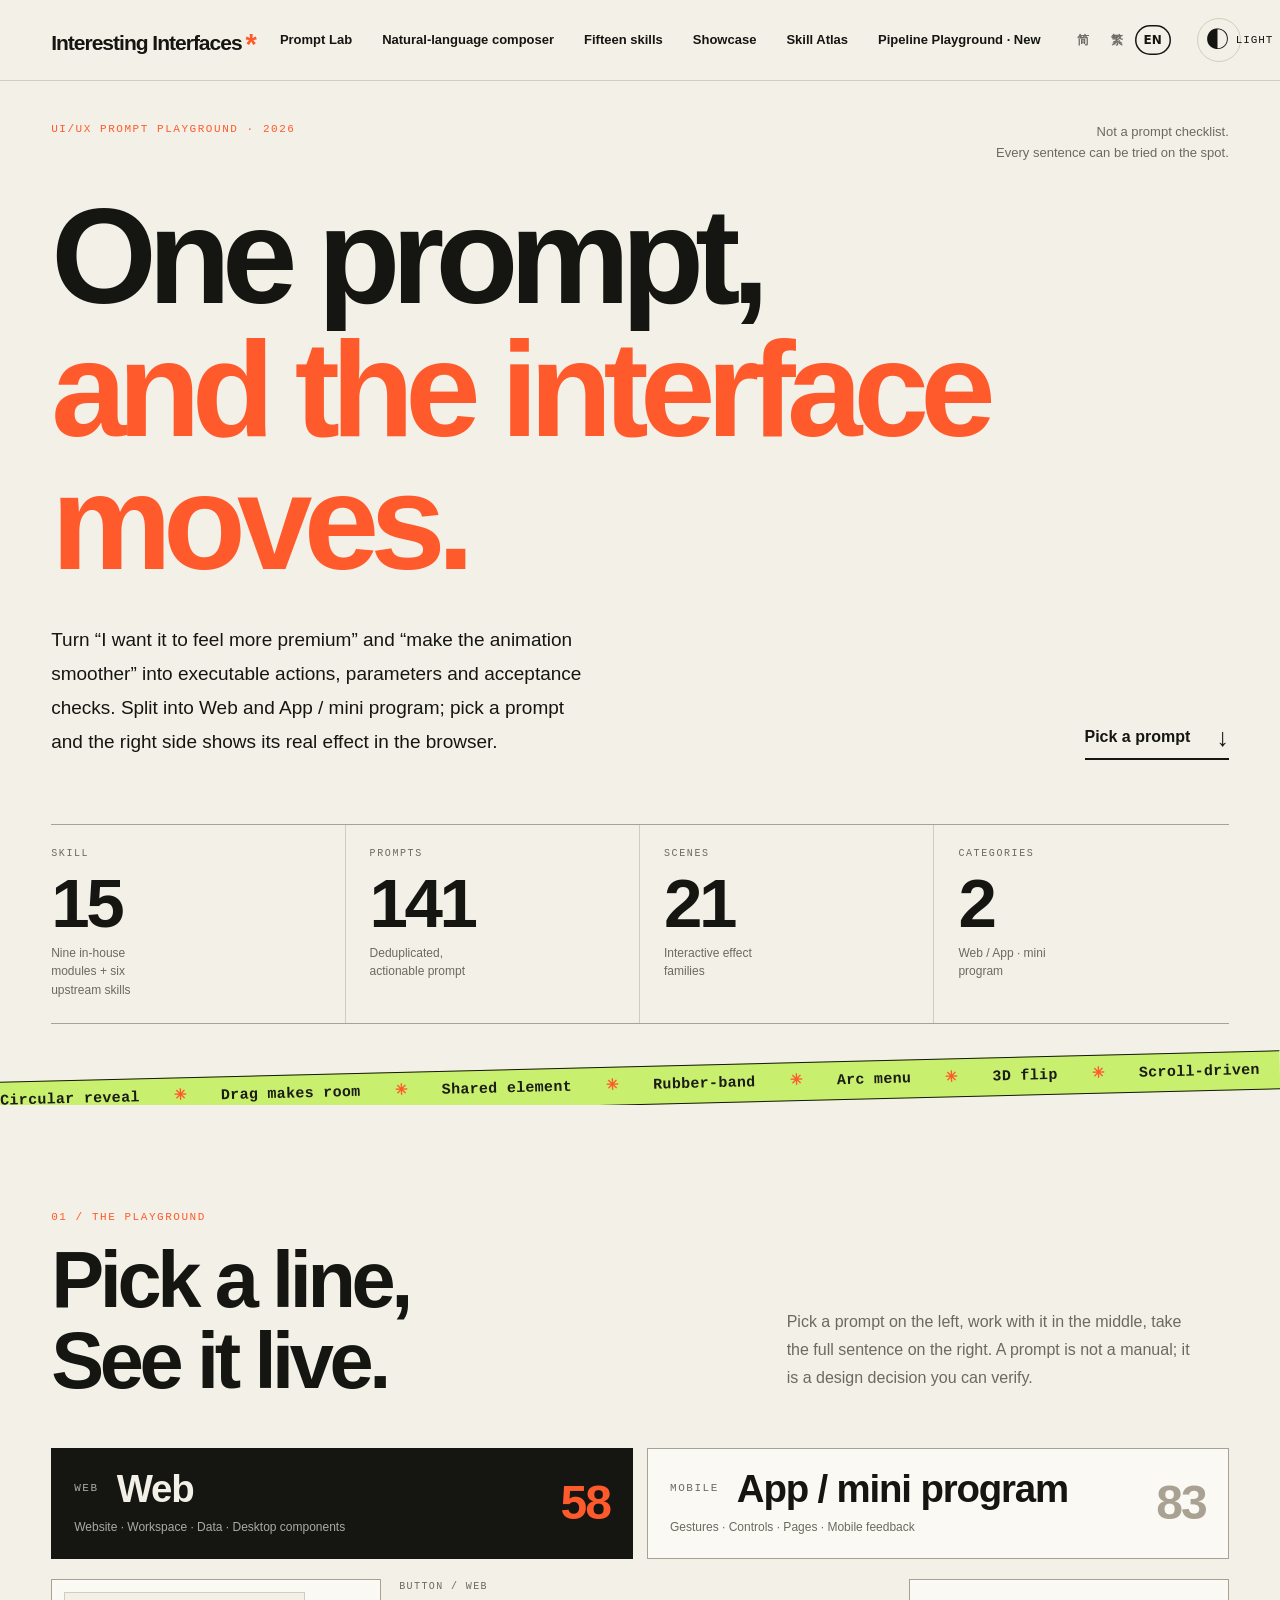
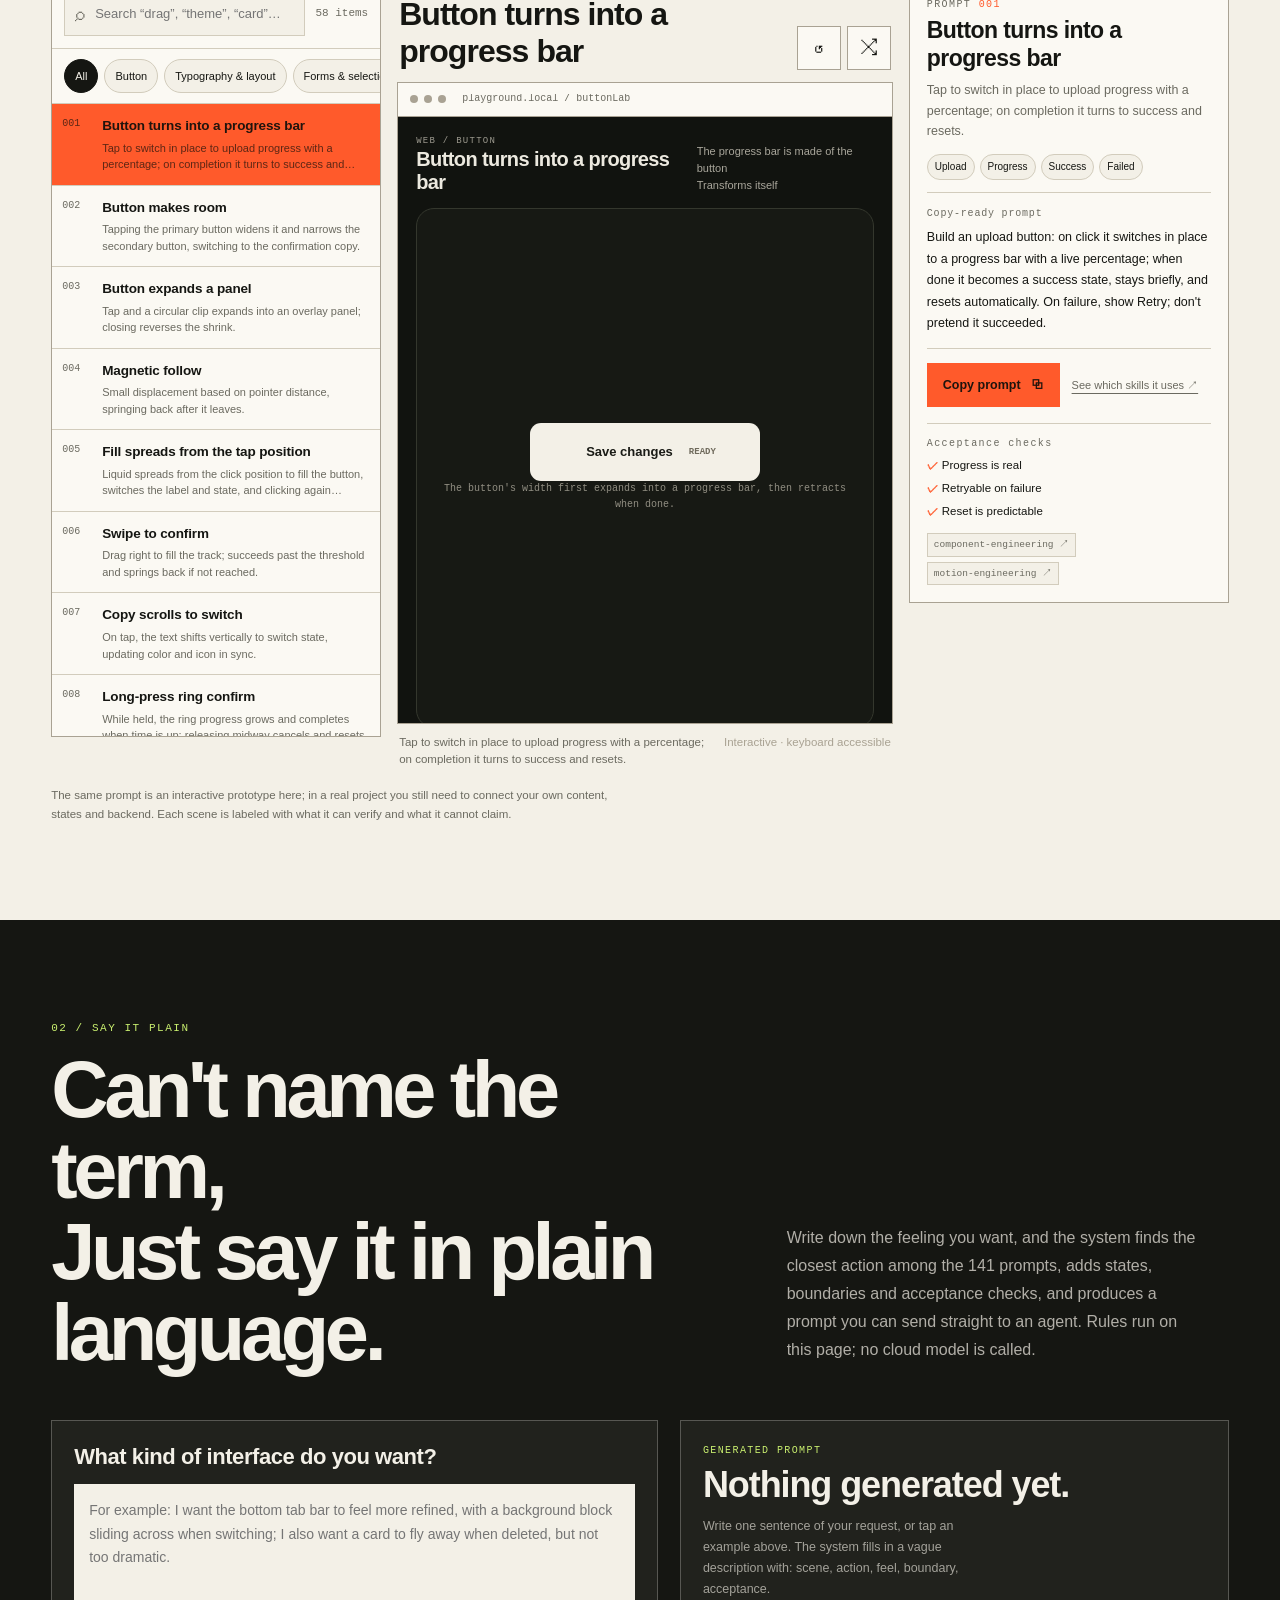
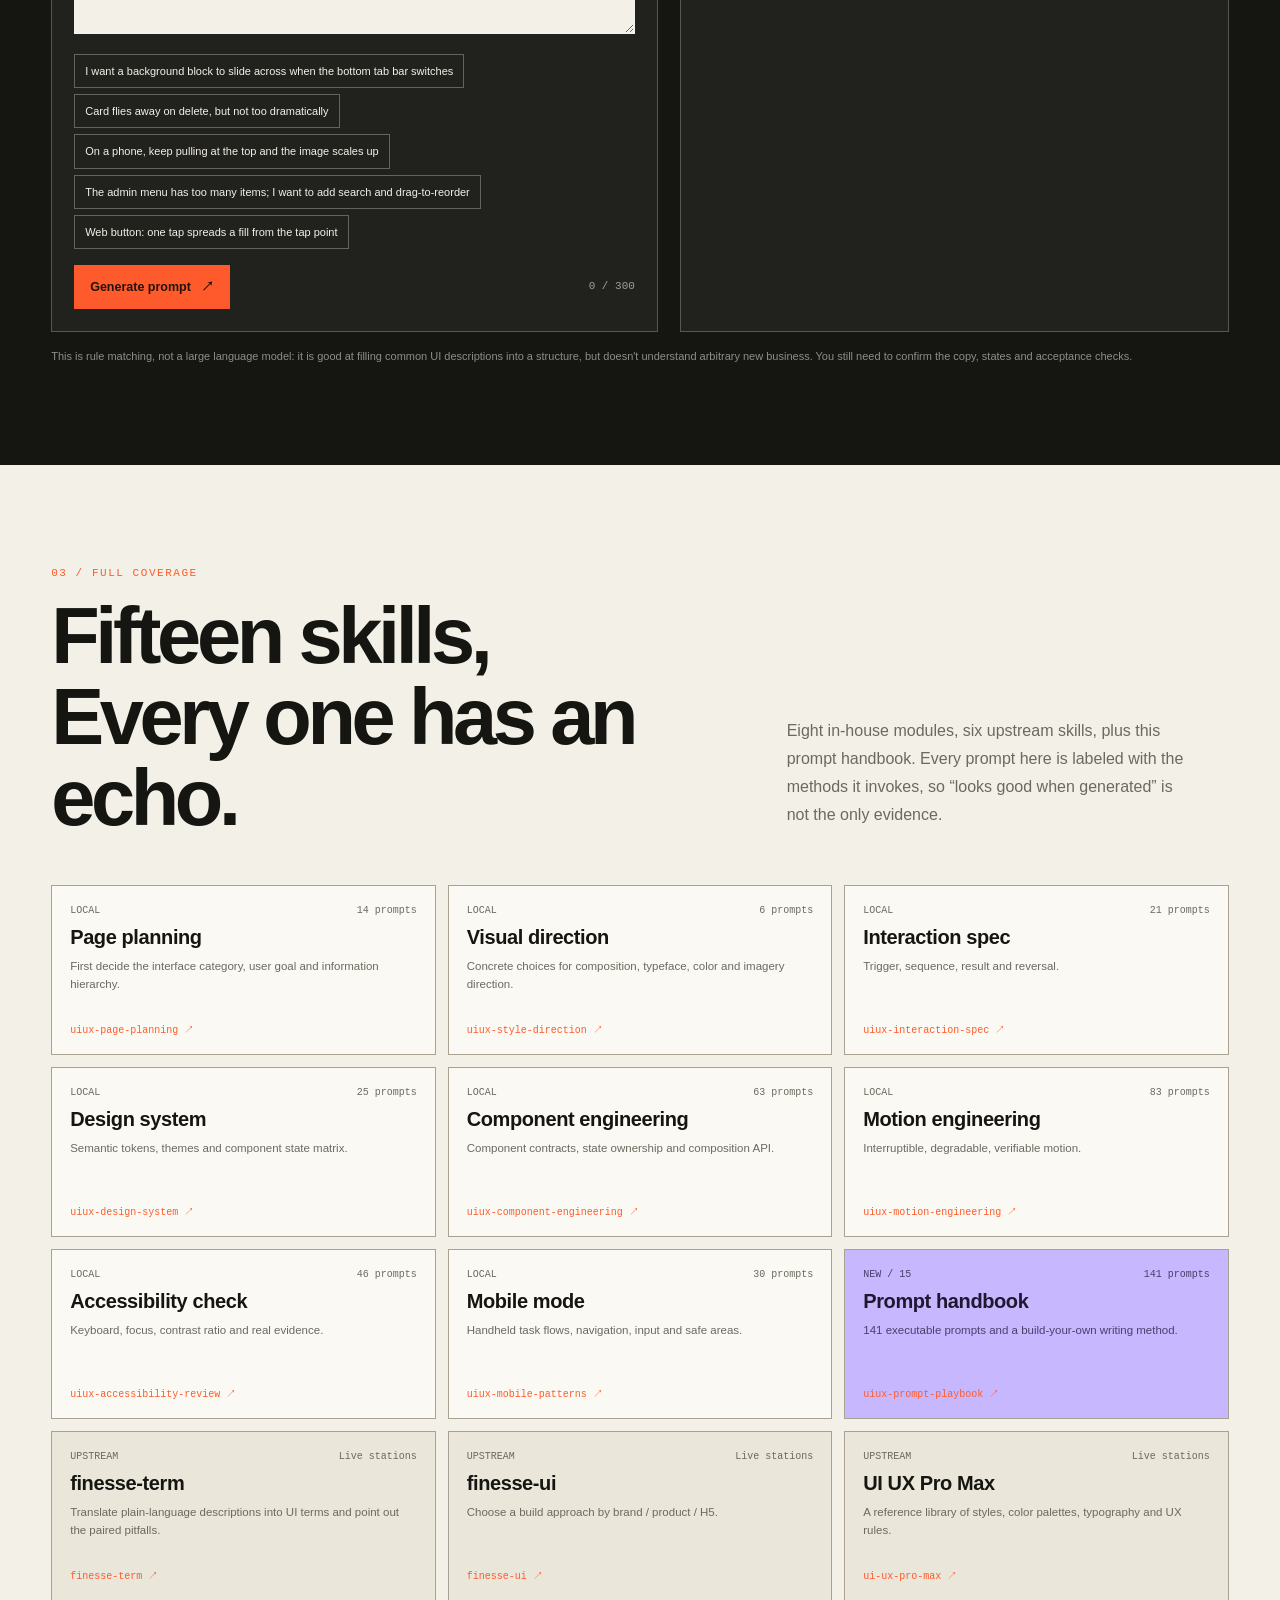
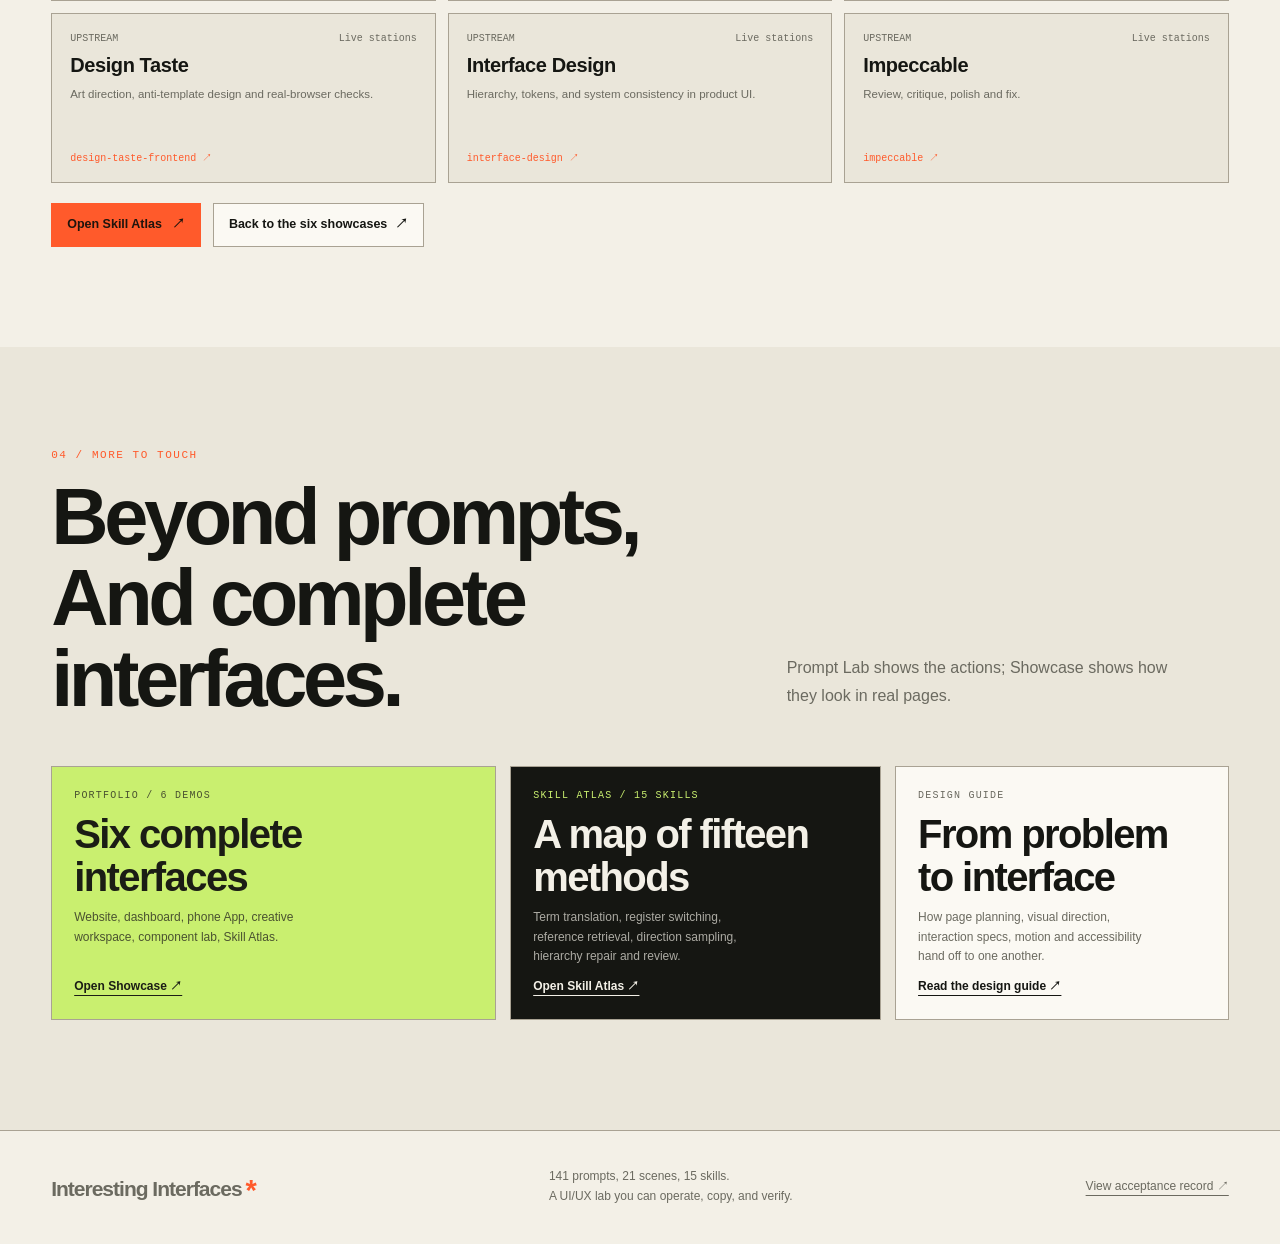
==== commit 0abfb379: "Add English and Traditional Chinese to every page - docs/i18n/i18n.js: language switcher (compact me" ====
--- a/docs/index.html
+++ b/docs/index.html
@@ -3,6 +3,7 @@
 <head>
   <meta charset="utf-8">
   <meta name="viewport" content="width=device-width,initial-scale=1">
+  <script src="i18n/i18n.js" data-groups="lab"></script>
   <meta name="theme-color" content="#f3f0e7">
   <meta name="description" content="UI/UX 提示词实验室：按网页与 App / 小程序分类，选择提示词即可看到真实可操作的界面效果，并可用自然语言生成提示词。">
   <title>提示词放映室 · UI/UX 实验室</title>
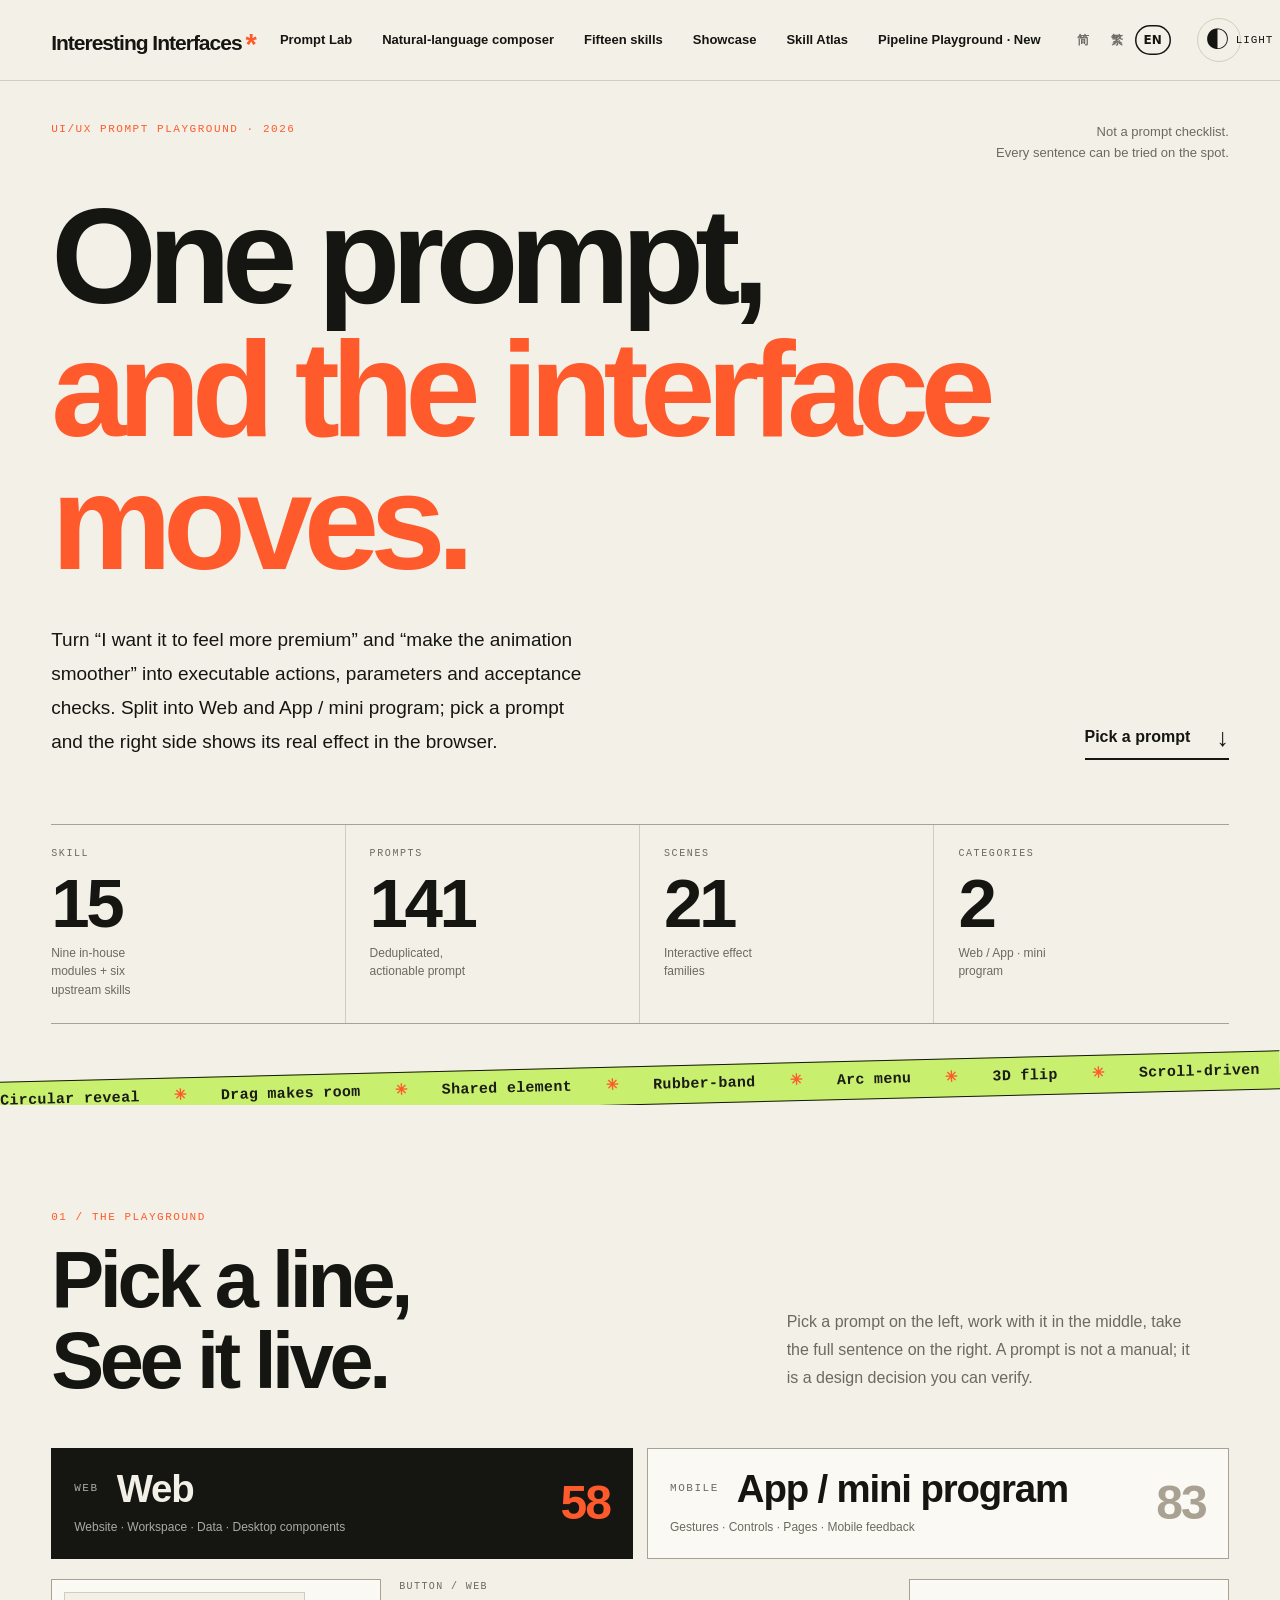
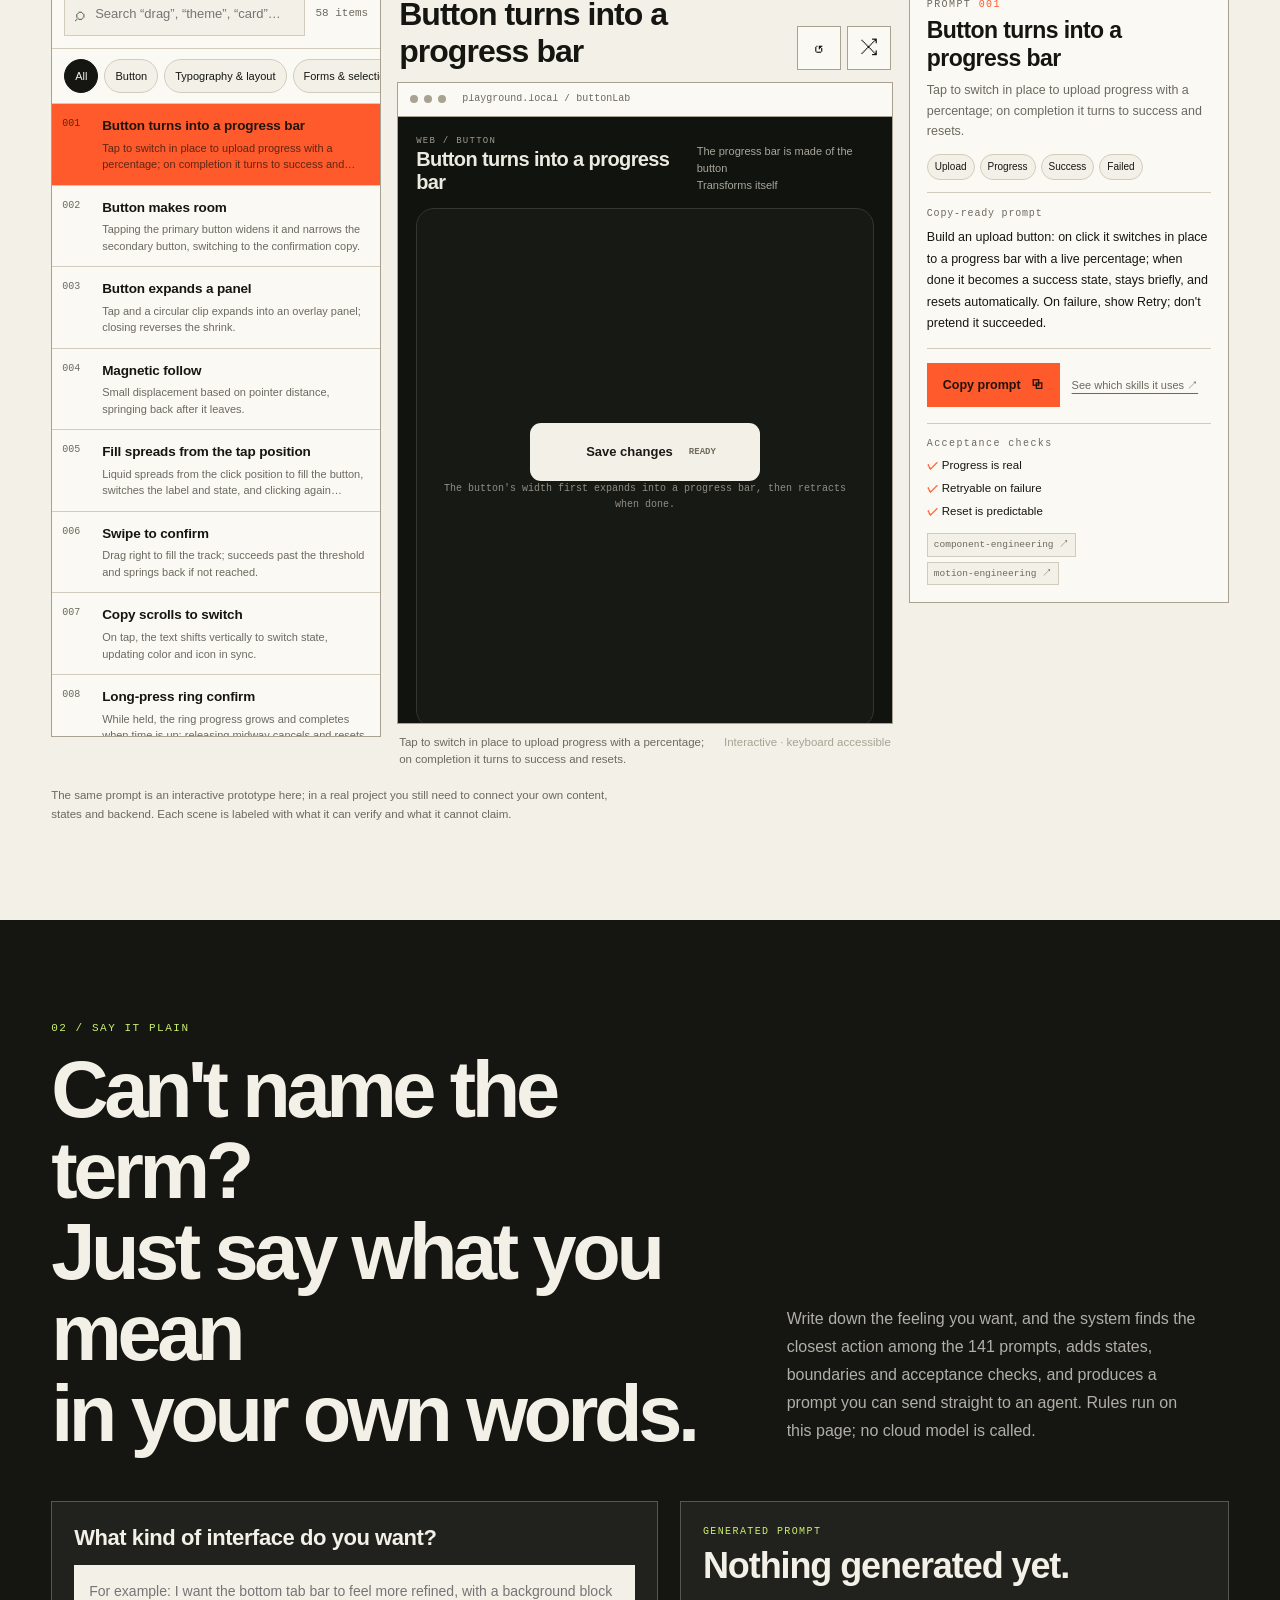
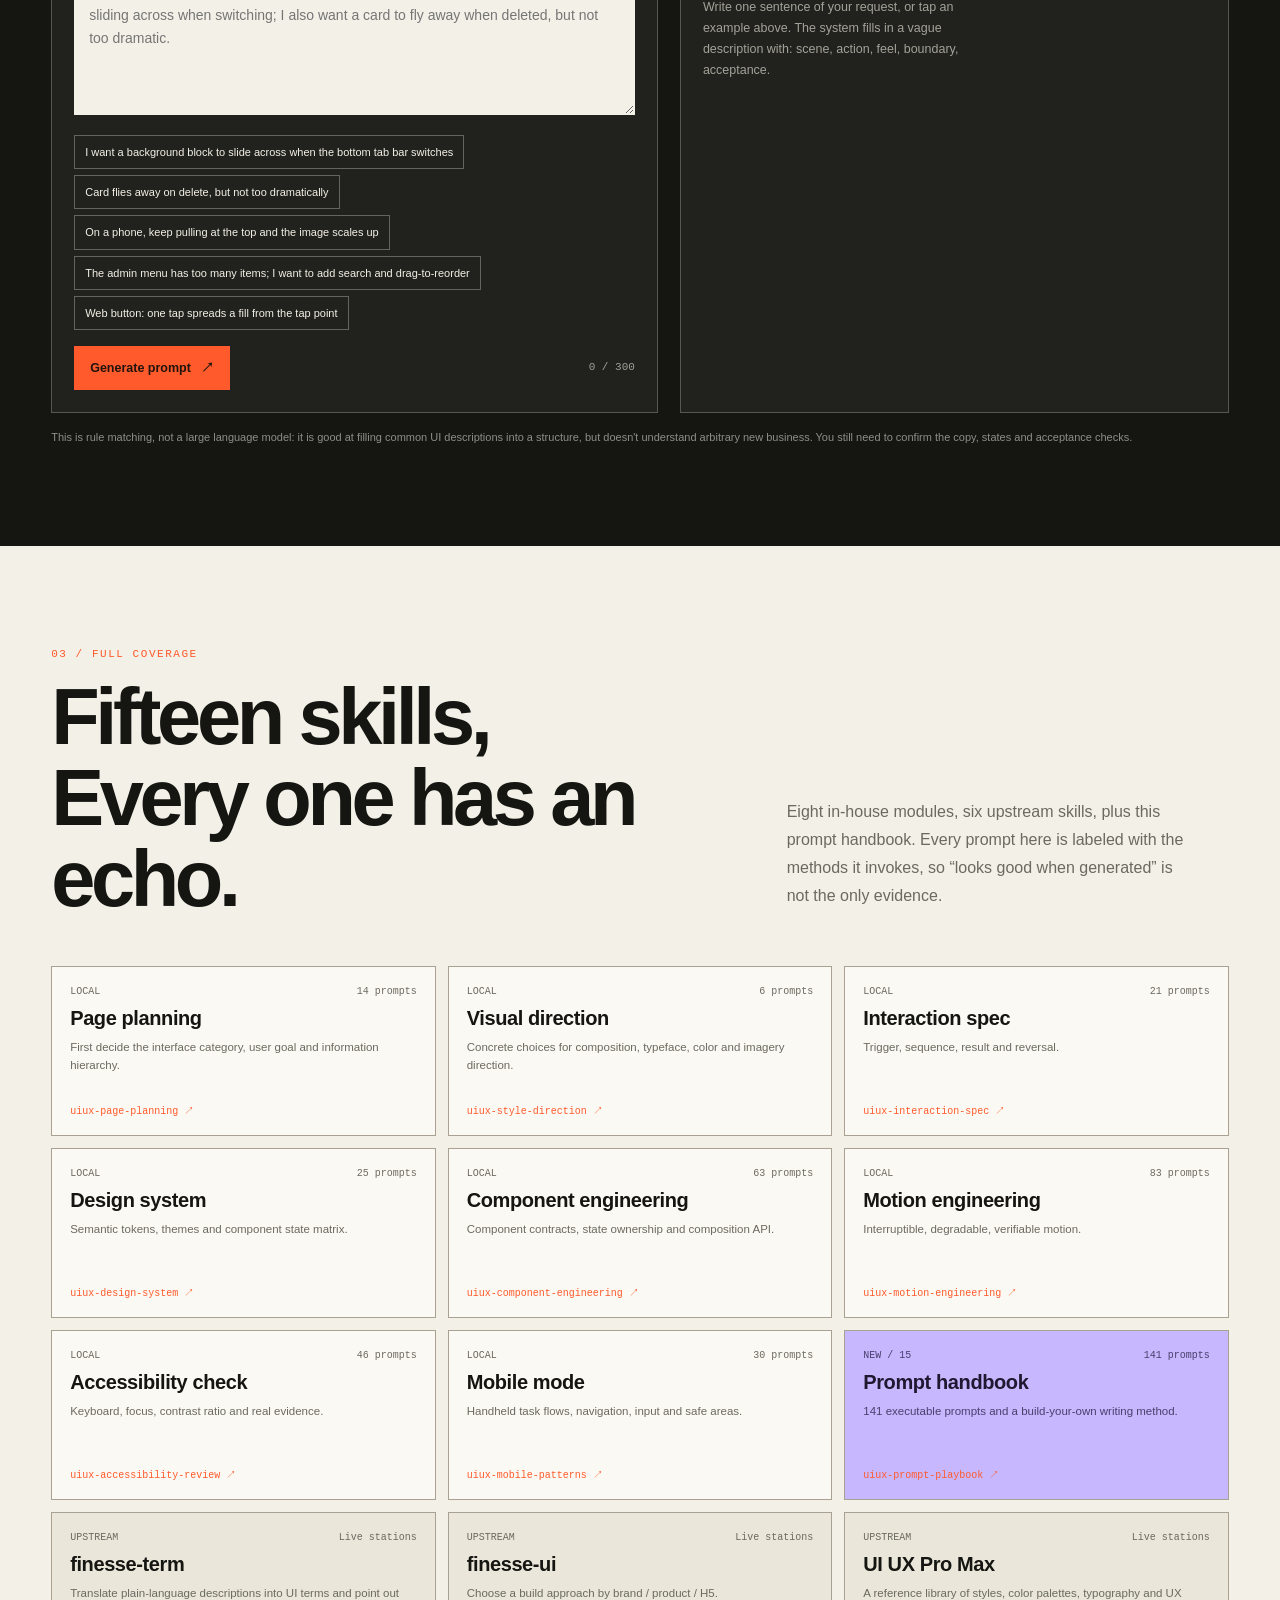
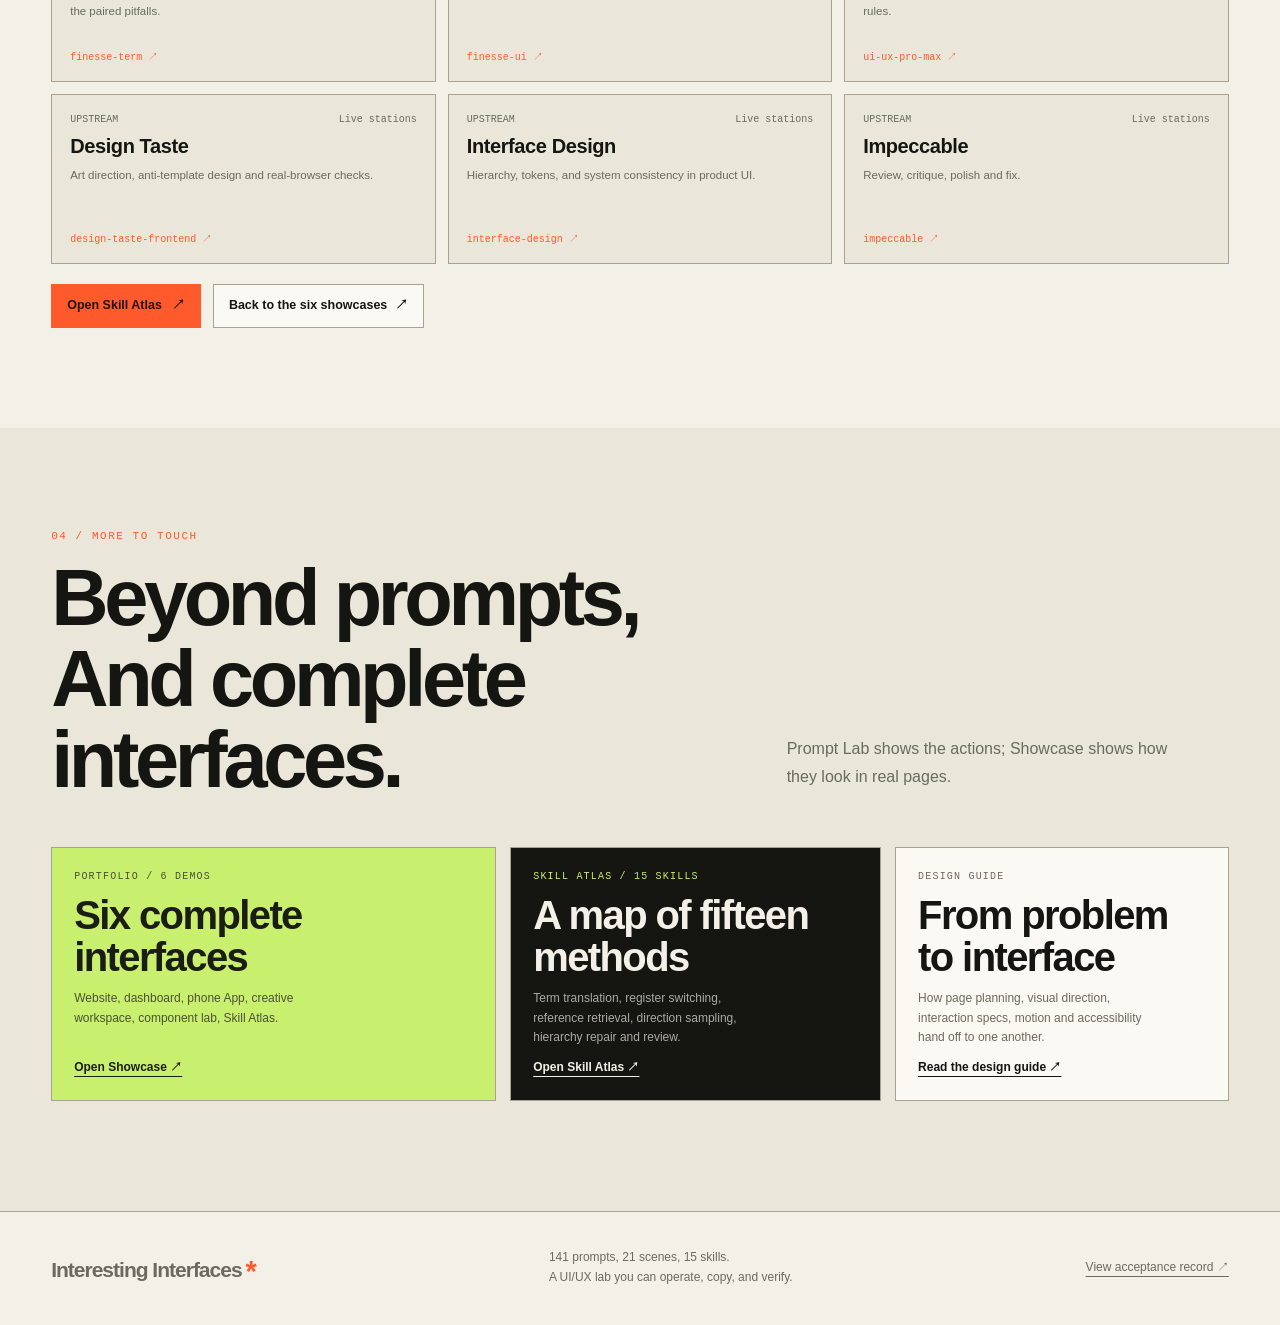
==== commit 3b39eb05: "Reword the composer heading Co-Authored-By: Claude Opus 5.5 <noreply@anthropic.com>" ====
--- a/docs/index.html
+++ b/docs/index.html
@@ -137,7 +137,7 @@
     <div class="section-head">
       <div>
         <p class="kicker">02 / SAY IT PLAIN</p>
-        <h2 id="composer-title">说不出术语，<br>就说人话。</h2>
+        <h2 id="composer-title">说不出术语<br>就直接说你的语言<br>表达你想的。</h2>
       </div>
       <p>写下你想要的感受，系统会从 141 条提示词里找最接近的动作，补上状态、边界和验收，生成一句能直接发给 Agent 的提示词。规则在本页运行，不调用云端模型。</p>
     </div>
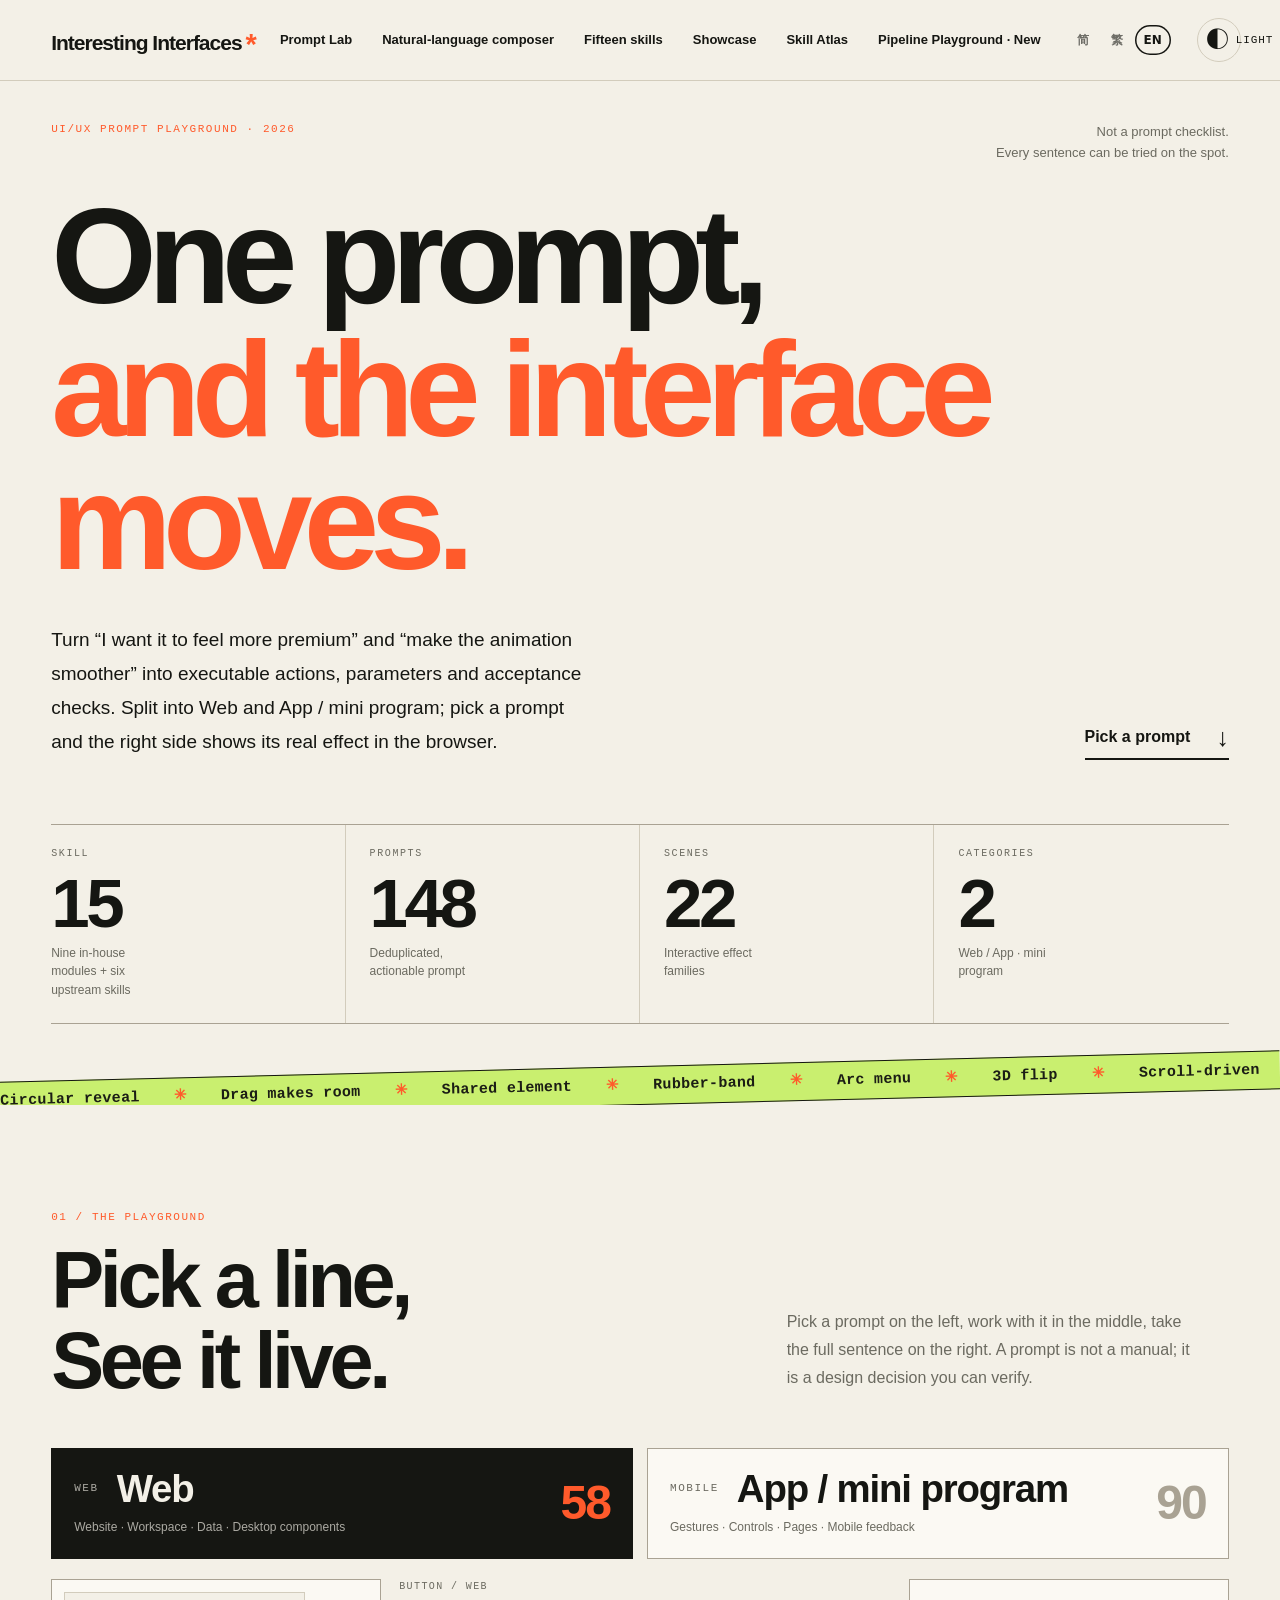
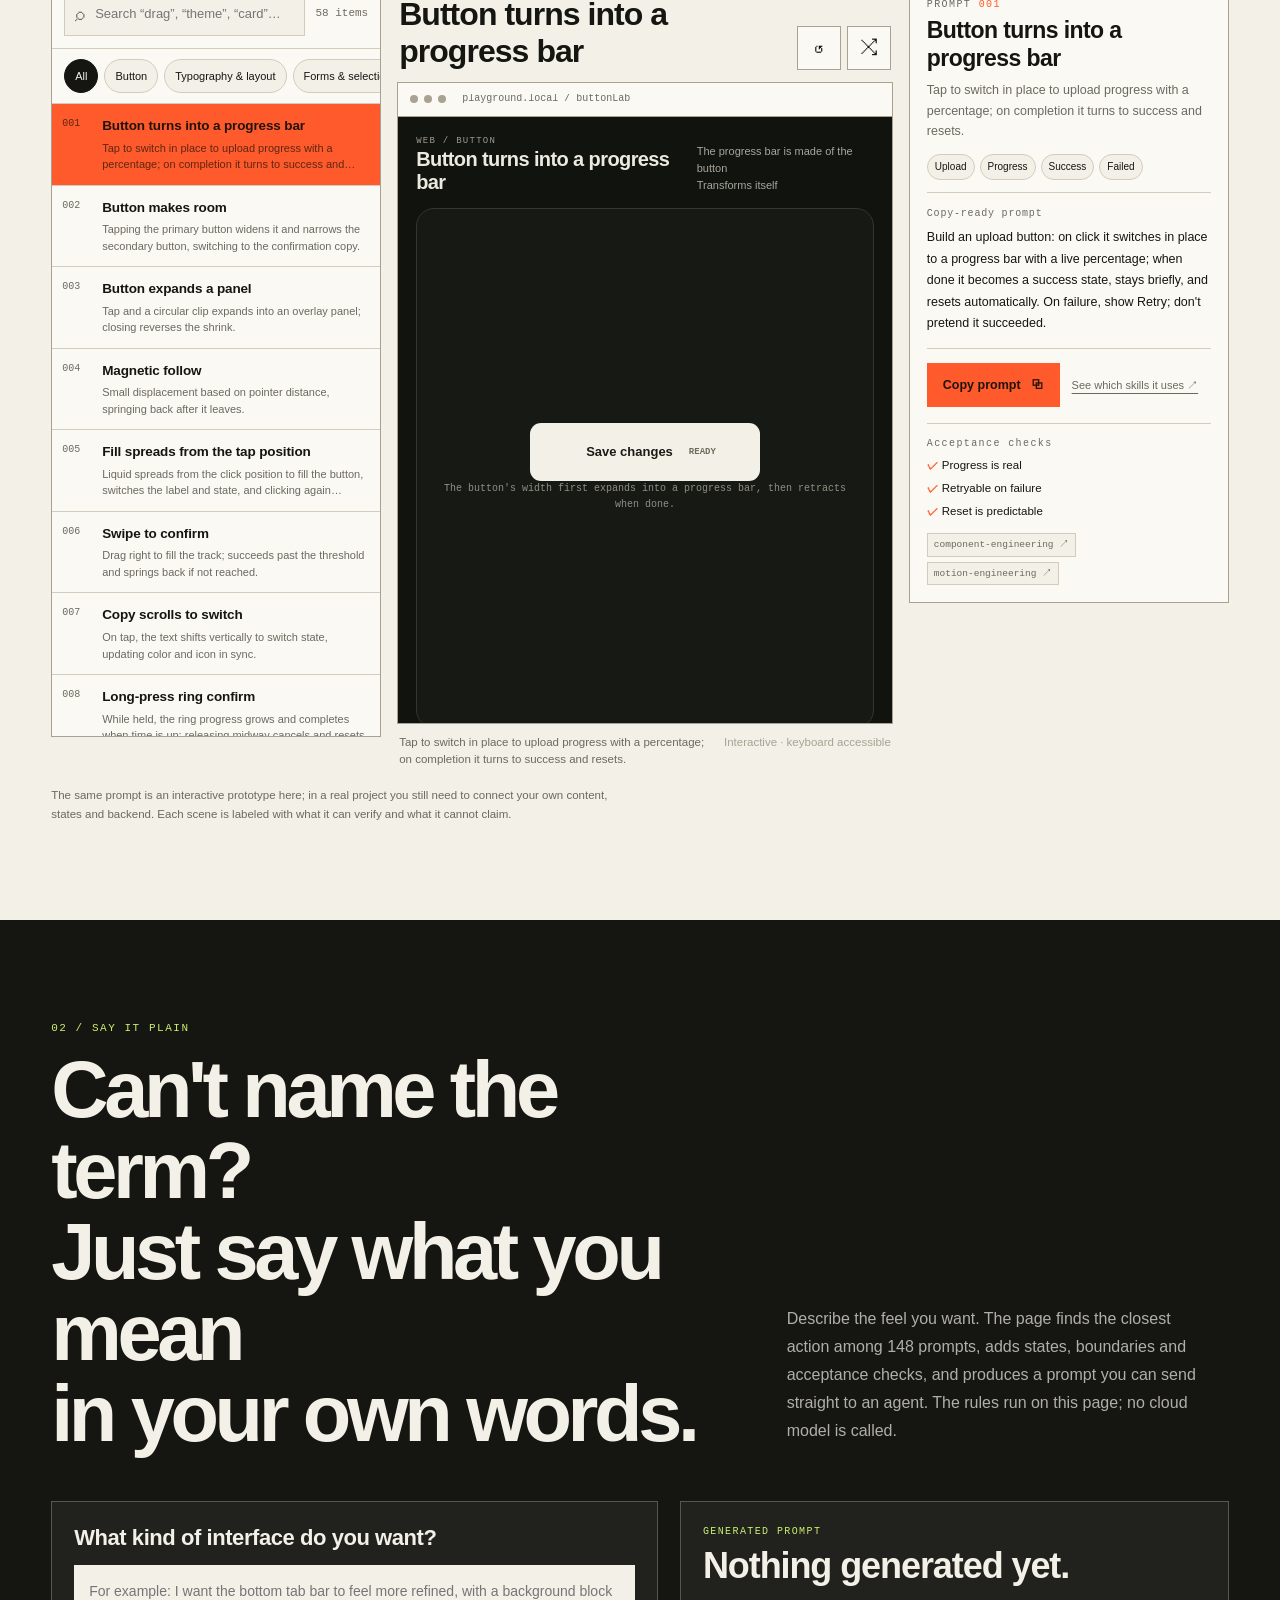
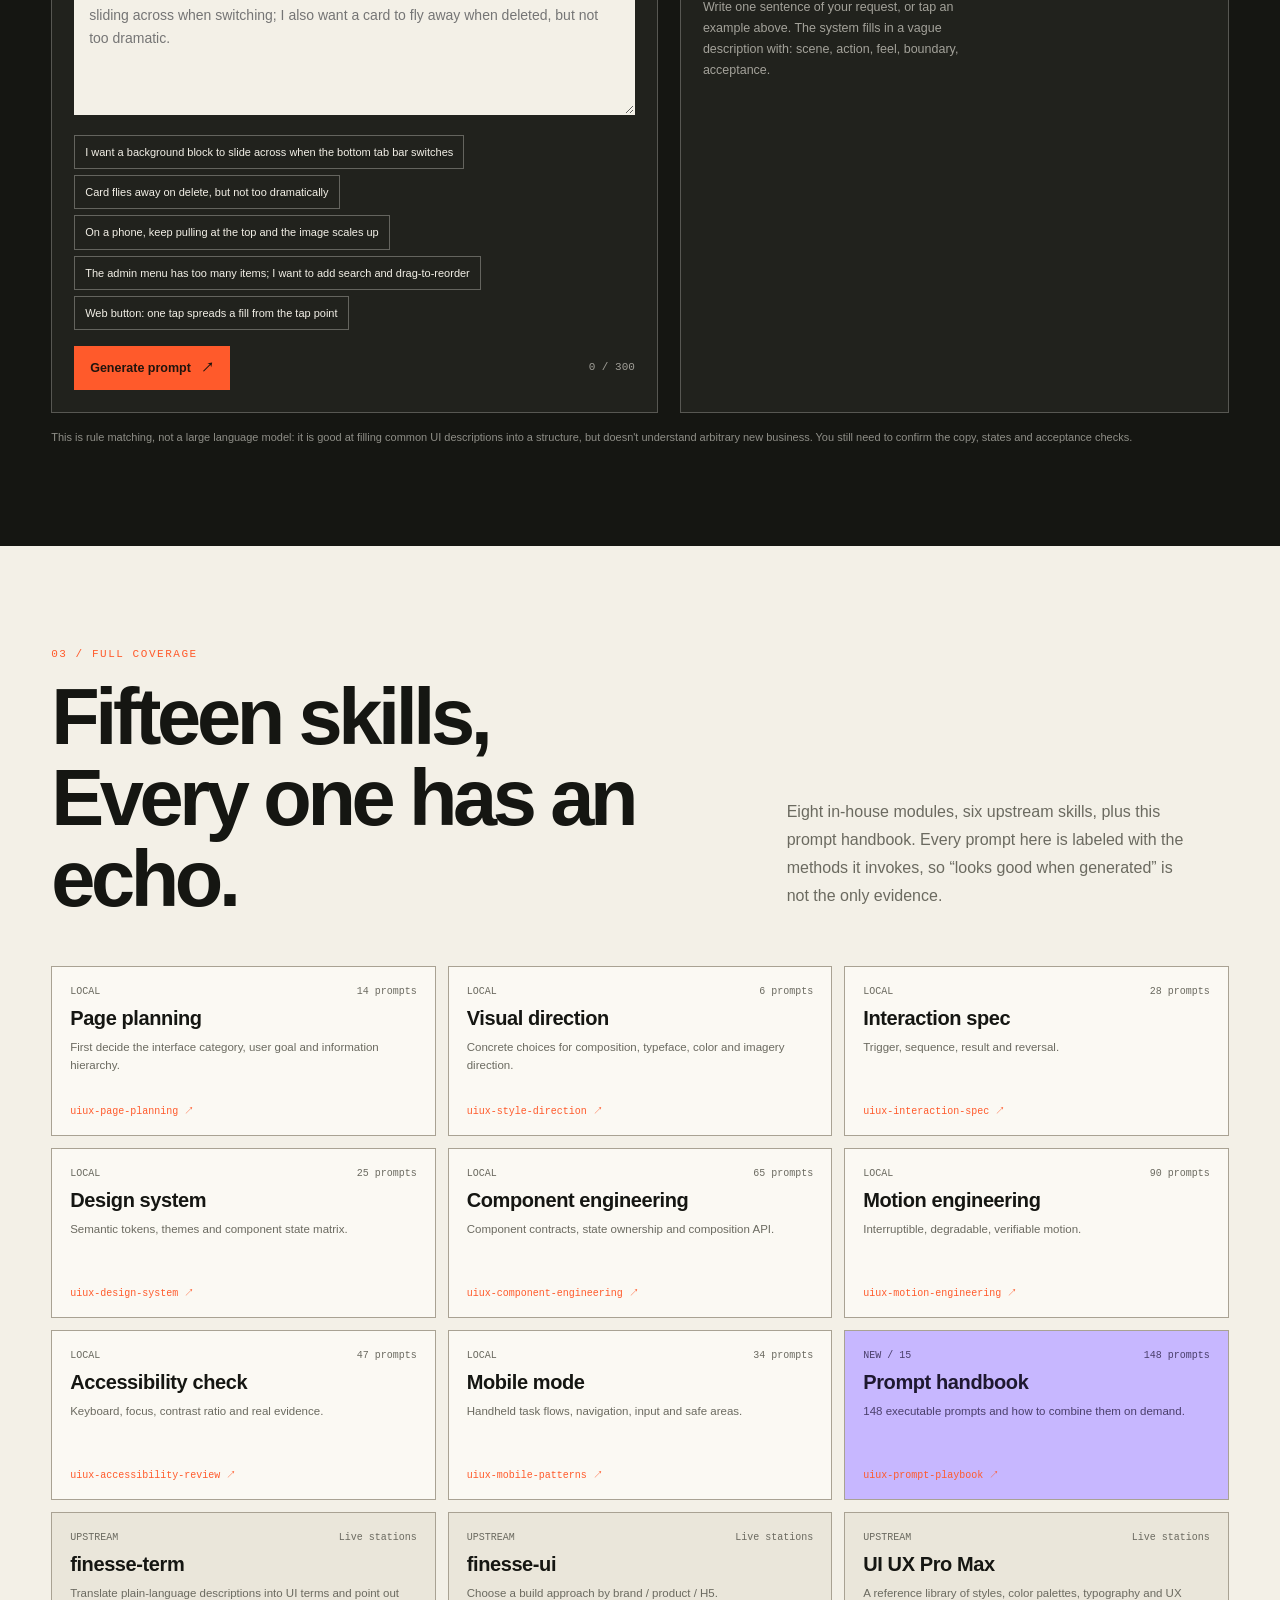
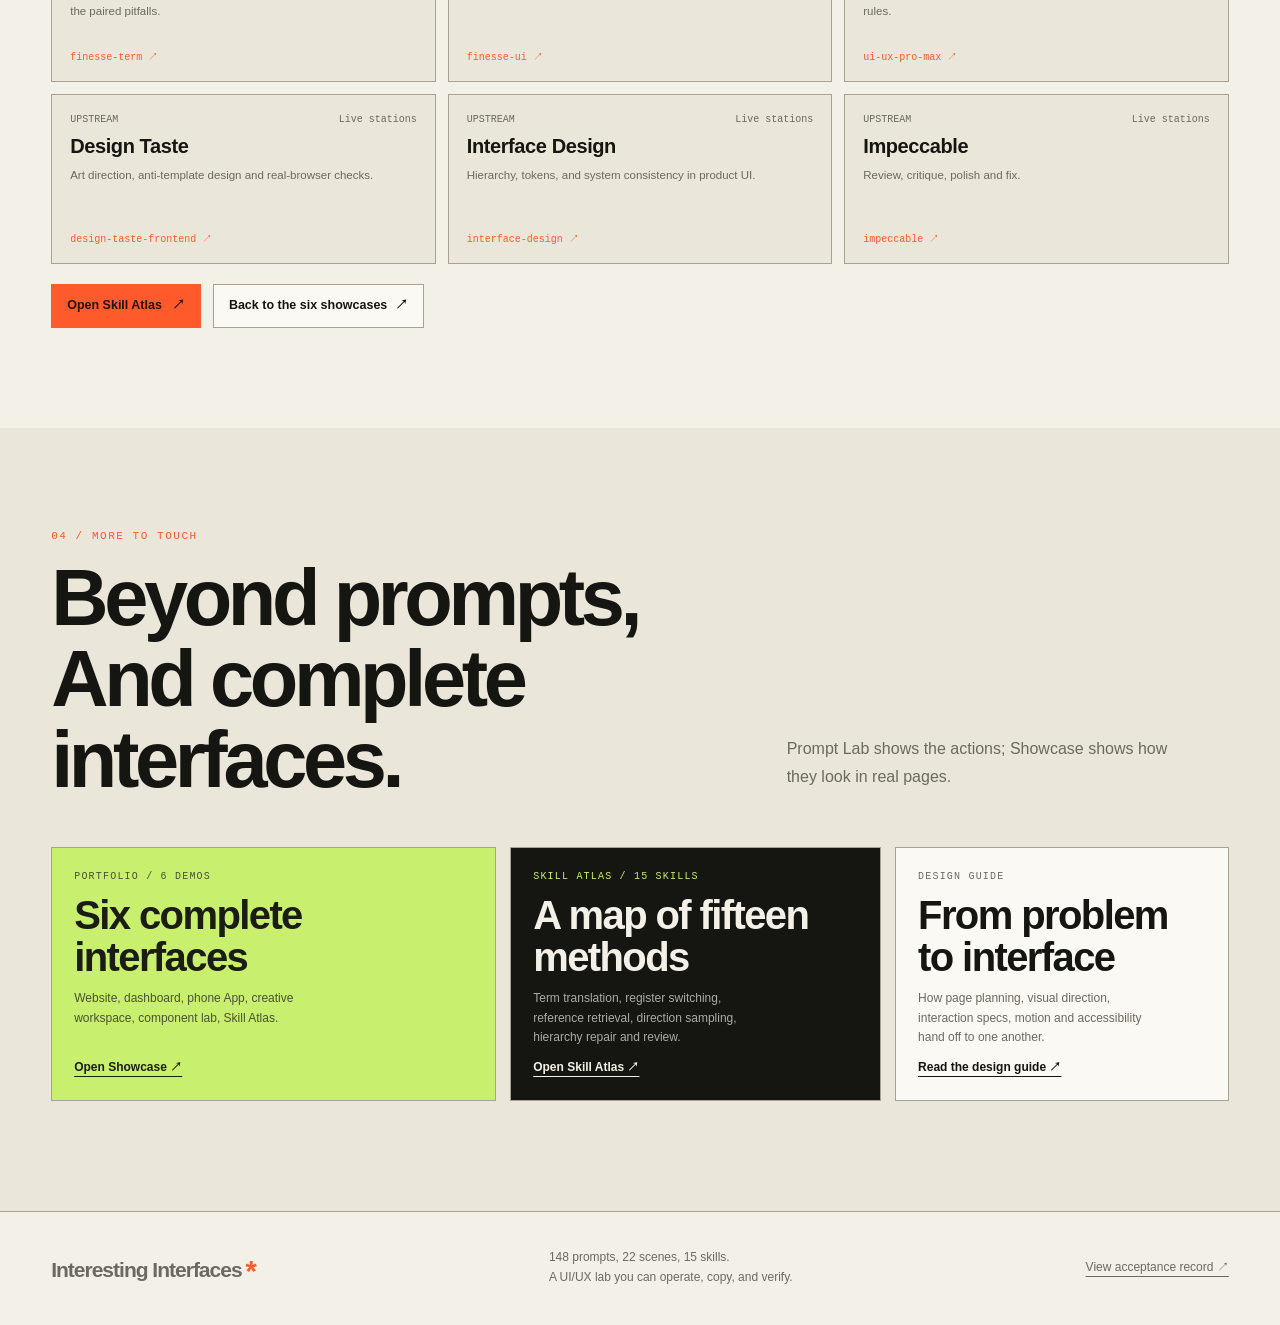
==== commit b4dfdc31: "Add seven photo and page-transition App prompts with live scenes New family 照片与转场 in uiux-prompt-pla" ====
--- a/docs/index.html
+++ b/docs/index.html
@@ -9,8 +9,10 @@
   <title>提示词放映室 · UI/UX 实验室</title>
   <link rel="icon" href="data:image/svg+xml,%3Csvg xmlns=%22http://www.w3.org/2000/svg%22 viewBox=%220 0 32 32%22%3E%3Crect width=%2232%22 height=%2232%22 rx=%228%22 fill=%22%23ff5a2b%22/%3E%3Ctext x=%2216%22 y=%2223%22 font-size=%2218%22 text-anchor=%22middle%22 font-family=%22Arial%22 font-weight=%22900%22 fill=%22%2320140d%22%3E%E7%95%8C%3C/text%3E%3C/svg%3E">
   <link rel="stylesheet" href="playground/lab.css">
+  <link rel="stylesheet" href="playground/motion.css">
   <script src="playground/prompts.js" defer></script>
   <script src="playground/scenes.js" defer></script>
+  <script src="playground/motion.js" defer></script>
   <script src="playground/app.js" defer></script>
 </head>
 <body>
@@ -44,7 +46,7 @@
     </div>
     <dl class="hero-stats">
       <div><dt>Skill</dt><dd>15</dd><p>九个本地模块 + 六个上游 Skill</p></div>
-      <div><dt>Prompts</dt><dd id="stat-prompts">141</dd><p>去重后的可执行提示词</p></div>
+      <div><dt>Prompts</dt><dd id="stat-prompts">148</dd><p>去重后的可执行提示词</p></div>
       <div><dt>Scenes</dt><dd id="stat-scenes">21</dd><p>可操作的效果家族</p></div>
       <div><dt>Categories</dt><dd>2</dd><p>网页 / App · 小程序</p></div>
     </dl>
@@ -84,7 +86,7 @@
             <span aria-hidden="true">⌕</span>
             <input id="lab-search" type="search" placeholder="搜「拖拽」「主题」「卡片」…" autocomplete="off">
           </label>
-          <p class="library-count" id="prompt-count">141 条</p>
+          <p class="library-count" id="prompt-count">148 条</p>
         </div>
         <div class="family-strip" id="family-list" role="group" aria-label="按效果家族筛选"></div>
         <ol class="prompt-list" id="prompt-list"></ol>
@@ -139,7 +141,7 @@
         <p class="kicker">02 / SAY IT PLAIN</p>
         <h2 id="composer-title">说不出术语<br>就直接说你的语言<br>表达你想的。</h2>
       </div>
-      <p>写下你想要的感受，系统会从 141 条提示词里找最接近的动作，补上状态、边界和验收，生成一句能直接发给 Agent 的提示词。规则在本页运行，不调用云端模型。</p>
+      <p>写下你想要的感受，系统会从 148 条提示词里找最接近的动作，补上状态、边界和验收，生成一句能直接发给 Agent 的提示词。规则在本页运行，不调用云端模型。</p>
     </div>
     <div class="composer-grid">
       <div class="composer-input">
@@ -217,7 +219,7 @@
 
 <footer class="site-footer">
   <a class="wordmark" href="#top">界面有意思<span aria-hidden="true">*</span></a>
-  <p>141 条提示词，21 个场景，15 个 Skill。<br>一个可以被操作、被复制、被验收的 UI/UX 实验室。</p>
+  <p>148 条提示词，22 个场景，15 个 Skill。<br>一个可以被操作、被复制、被验收的 UI/UX 实验室。</p>
   <a href="https://github.com/harveyxiacn/uiux-intent-form-motion-lab/blob/main/SKILL-VALIDATION.md" target="_blank" rel="noopener">查看验收记录 ↗</a>
 </footer>
 
--- a/docs/playground/motion.css
+++ b/docs/playground/motion.css
@@ -0,0 +1,123 @@
+/* Scenes for the App family 「照片与转场」 (motion.js). */
+.mx-scene .scene-body{display:grid;place-items:center}
+.mx-screen{position:relative;width:100%;max-width:340px;height:470px;overflow:hidden;border-radius:22px;background:#f4f1e8;color:#1a1b16;padding:20px 18px;touch-action:pan-y;user-select:none;-webkit-user-select:none}
+.mx-screen h5{margin:2px 0 12px;font:900 22px/1.15 var(--display);letter-spacing:-.02em}
+.mx-screen .mono{font-family:var(--mono)}
+.mx-eyebrow{margin:0;font-size:9px;letter-spacing:.16em;color:#8b8779}
+.mx-copy{font-size:12px;line-height:1.6;color:#5d5b50;margin:6px 0 0}
+.mx-row{display:flex;align-items:center;justify-content:center;gap:10px;position:absolute;left:18px;right:18px;bottom:16px}
+.mx-row .stage-action{min-width:64px;font-size:12px}
+.mx-row .stage-action.ghost{color:#1a1b16;border-color:#c8c1b1}
+.mx-wide{position:absolute;left:18px;right:18px;bottom:16px}
+.mx-back{min-height:36px;padding:6px 10px;border-radius:999px;background:rgba(255,255,255,.82);color:#1a1b16;font-size:12px;font-weight:700;border:1px solid rgba(26,27,22,.12)}
+.mx-page{position:absolute;inset:0;padding:20px 18px;transform-origin:50% 40%}
+.mx-page[hidden],.mx-lift-detail[hidden]{display:none}
+.mx-scene :focus-visible{outline:2px solid var(--focus);outline-offset:3px}
+
+/* Photo stand-ins: layered gradients instead of image files */
+.mx-img{display:block;border-radius:10px;background-size:cover}
+.mx-ph-1{background:radial-gradient(circle at 70% 28%,#ffe2a8 0 12%,transparent 13%),linear-gradient(180deg,#f7b98a 0%,#e98d74 42%,#3d6f8f 43%,#20435e 100%)}
+.mx-ph-2{background:repeating-linear-gradient(90deg,#7a4b2c 0 10px,#a8673c 10px 16px,#5d3a24 16px 24px,#c58e57 24px 30px),linear-gradient(#3c2a1f,#3c2a1f)}
+.mx-ph-3{background:linear-gradient(160deg,transparent 55%,#ffffff 55% 62%,transparent 62%),linear-gradient(200deg,#e9f1f7 0 40%,#9fb6c9 40% 60%,#4a6378 60%)}
+.mx-ph-4{background:radial-gradient(circle at 30% 70%,#ffcf5a 0 6%,transparent 7%),radial-gradient(circle at 62% 66%,#ff9a4d 0 4%,transparent 5%),linear-gradient(180deg,#1b1d3a 0 60%,#2d2f55 60%)}
+.mx-ph-5{background:linear-gradient(90deg,#8fa69b 0 18%,transparent 18% 82%,#7d948a 82%),linear-gradient(180deg,#c9d4cc,#7c8f86 70%,#4e5f58)}
+.mx-ph-6{background:radial-gradient(circle at 25% 60%,#ffd23f 0 9%,transparent 10%),radial-gradient(circle at 60% 72%,#ffc21a 0 8%,transparent 9%),radial-gradient(circle at 82% 58%,#ffd23f 0 7%,transparent 8%),linear-gradient(180deg,#9ed0ff 0 45%,#5f8f3a 45%)}
+
+/* 1. fan */
+.mx-fan{position:relative;height:250px;margin-top:6px;cursor:grab;touch-action:none}
+.mx-fan:active{cursor:grabbing}
+.mx-fan-card{position:absolute;left:50%;top:24px;width:150px;height:200px;margin-left:-75px;border-radius:14px;transform-origin:50% 135%;box-shadow:0 14px 30px rgba(26,27,22,.22);border:4px solid #fffdf7;will-change:transform}
+.mx-fan-card .mono{position:absolute;left:8px;top:7px;font-size:9px;color:rgba(255,255,255,.88)}
+.mx-mask{display:block;overflow:hidden}
+.mx-fan-title{position:relative;height:30px;text-align:center}
+.mx-fan-title b{position:absolute;inset:0;font:900 22px/30px var(--display)}
+.mx-fan-place{margin:2px 0 0;text-align:center;font-size:11px;color:#8b8779}
+.mx-dots{display:flex;justify-content:center;gap:6px;margin-top:12px}
+.mx-dots i{width:6px;height:6px;border-radius:999px;background:#c8c1b1;transition:width .38s var(--spring),background .2s}
+.mx-dots i.on{width:22px;background:#ff5a2b}
+
+/* 2. ticket */
+.mx-thumb-grid{display:grid;grid-template-columns:1fr 1fr;gap:12px}
+.mx-thumb{display:grid;gap:3px;text-align:left;padding:0;background:none;color:inherit}
+.mx-thumb .mx-img{height:118px}
+.mx-thumb b{font-size:13px;margin-top:4px}
+.mx-thumb small{font-size:10px;color:#8b8779}
+.mx-ticket-page{display:grid;align-content:start;gap:14px;background:#22241e}
+.mx-ticket-page .mx-back{justify-self:start}
+.mx-ticket{border-radius:16px;overflow:hidden;background:#fffdf7;box-shadow:0 18px 40px rgba(0,0,0,.35)}
+.mx-ticket-img{height:170px;border-radius:16px 16px 4px 4px}
+.mx-ticket-body{position:relative;padding:14px 16px 12px}
+.mx-ticket-body .mono{margin:0;font-size:9px;letter-spacing:.14em;color:#8b8779}
+.mx-ticket-body h5{margin:4px 0 8px;outline-offset:2px}
+.mx-ticket-body dl{display:flex;gap:22px;margin:0}
+.mx-ticket-body dt{font-size:9px;color:#8b8779}
+.mx-ticket-body dd{margin:0;font-size:12px;font-weight:700}
+.mx-perf{display:block;margin:12px -16px 8px;border-top:2px dashed #d2ccbc;position:relative}
+.mx-perf::before,.mx-perf::after{content:"";position:absolute;top:-9px;width:16px;height:16px;border-radius:50%;background:#22241e}
+.mx-perf::before{left:-8px}.mx-perf::after{right:-8px}
+.mx-stub{margin:0;font-size:9px;color:#8b8779;text-align:center}
+.mx-flyer{position:absolute;z-index:30;pointer-events:none;box-shadow:0 18px 40px rgba(0,0,0,.3)}
+
+/* 3. gather */
+.mx-gather-grid{display:grid;grid-template-columns:repeat(3,1fr);gap:8px}
+.mx-gather-grid .mx-img{height:104px;box-shadow:0 6px 14px rgba(26,27,22,.16);border:3px solid #fffdf7;will-change:transform}
+.mx-album-page{display:grid;align-content:start;gap:4px}
+.mx-album-page .mx-back{justify-self:start;margin-bottom:6px}
+.mx-cover{position:relative;height:220px;margin-bottom:12px}
+.mx-cover .mx-img{position:absolute;left:50%;top:10px;width:160px;height:196px;margin-left:-80px;border:5px solid #fffdf7;box-shadow:0 14px 30px rgba(26,27,22,.25);transform:rotate(var(--r))}
+.mx-album-page h5{outline-offset:2px}
+
+/* 4. sort */
+.mx-sort-head{display:flex;justify-content:space-between;align-items:center;font-size:12px;color:#5d5b50}
+.mx-sort-head .mono{font-size:9px;letter-spacing:.16em;color:#8b8779}
+.mx-sort-head b{color:#1a1b16}
+.mx-deck{position:relative;height:330px;margin-top:14px;touch-action:none;cursor:grab}
+.mx-sort-card{position:absolute;inset:0 6px 20px;padding:10px;border-radius:18px;background:#fffdf7;box-shadow:0 14px 28px rgba(26,27,22,.18);transform:translateY(calc(var(--d) * 10px)) scale(calc(1 - var(--d) * .04));display:grid;grid-template-rows:1fr auto auto;gap:3px;will-change:transform}
+.mx-sort-card.top{transform:none}
+.mx-sort-card .mx-img{min-height:0}
+.mx-sort-card b{font-size:15px;margin-top:6px}
+.mx-sort-card small{font-size:10px;color:#8b8779}
+.mx-tag{position:absolute;top:22px;padding:4px 10px;border-radius:8px;font:900 14px/1.2 var(--sans);font-style:normal;border:2px solid;opacity:0;background:rgba(255,253,247,.9)}
+.mx-tag.keep{left:22px;color:#2d7a3a;transform:rotate(-10deg)}
+.mx-tag.skip{right:22px;color:#c2412b;transform:rotate(10deg)}
+.mx-empty{position:absolute;inset:0;display:grid;place-items:center;text-align:center;font-size:14px;line-height:1.7;color:#5d5b50}
+
+/* 5. title */
+.mx-title-screen{display:grid;align-content:start}
+.mx-hero{height:190px;border-radius:18px;margin-bottom:14px;will-change:transform,opacity}
+.mx-big{margin:6px 0 0!important;font-size:34px!important;line-height:1.08!important}
+.mx-big .mx-mask{padding-bottom:2px}
+.mx-line{display:block}
+.mx-tabs{position:absolute;left:18px;right:18px;bottom:16px;display:flex;gap:8px}
+.mx-tabs button{flex:1;min-height:44px;border-radius:12px;border:1px solid #c8c1b1;background:transparent;color:#1a1b16;font-weight:700}
+.mx-tabs button[aria-pressed=true]{background:#1a1b16;color:#f4f1e8;border-color:#1a1b16}
+
+/* 6. album */
+.mx-albums{position:relative;height:280px;margin-top:4px;touch-action:none;cursor:grab}
+.mx-album-card{position:absolute;left:24px;right:24px;top:0;height:250px;padding:9px 9px 12px;border-radius:16px;background:#fffdf7;box-shadow:0 12px 26px rgba(26,27,22,.18);display:grid;grid-template-rows:1fr auto auto;gap:2px;transform-origin:50% 100%;will-change:transform}
+.mx-album-card .mx-img{min-height:0}
+.mx-album-card b{font-size:14px;margin-top:6px}
+.mx-album-card small{font-size:10px;color:#8b8779}
+.mx-count{font-size:11px;color:#5d5b50;min-width:54px;text-align:center}
+
+/* 7. lift */
+.mx-lift-list{display:grid;align-content:start;gap:9px;transition:filter .25s}
+.mx-lift-list>.mono,.mx-lift-list>h5{transition:filter .25s,opacity .25s}
+.mx-lift-card{display:flex;align-items:center;gap:12px;padding:8px;border-radius:14px;background:#fffdf7;color:inherit;text-align:left;box-shadow:0 2px 6px rgba(26,27,22,.08);transition:transform .22s var(--spring),box-shadow .22s,filter .25s,opacity .25s}
+.mx-lift-card .mx-img{width:62px;height:62px;flex:none}
+.mx-lift-card b{display:block;font-size:14px}
+.mx-lift-card small{font-size:10px;color:#8b8779}
+.mx-lift-list.dimmed>.mono,.mx-lift-list.dimmed>h5,.mx-lift-list.dimmed .mx-lift-card:not(.lifted){filter:blur(3px);opacity:.45}
+.mx-lift-card.lifted{transform:translateY(-6px) scale(1.04);box-shadow:0 18px 34px rgba(26,27,22,.28);position:relative;z-index:2}
+.mx-lift-detail{position:absolute;inset:0;z-index:5;overflow:hidden;background:#fffdf7;display:grid;grid-template-rows:230px 1fr}
+.mx-lift-detail>.mx-img{border-radius:0}
+.mx-lift-copy{padding:14px 18px;display:grid;align-content:start;gap:2px}
+.mx-lift-back{position:absolute;left:14px;top:14px;z-index:2}
+.mx-lift-copy h5{margin:0!important;outline-offset:2px}
+.mx-lift-copy small{font-size:11px;color:#8b8779}
+
+@media (prefers-reduced-motion:reduce){
+  .mx-dots i,.mx-lift-card,.mx-lift-list,.mx-lift-list>*{transition:none}
+  .mx-lift-list.dimmed>.mono,.mx-lift-list.dimmed>h5,.mx-lift-list.dimmed .mx-lift-card:not(.lifted){filter:none}
+  .mx-lift-card.lifted{transform:none}
+}
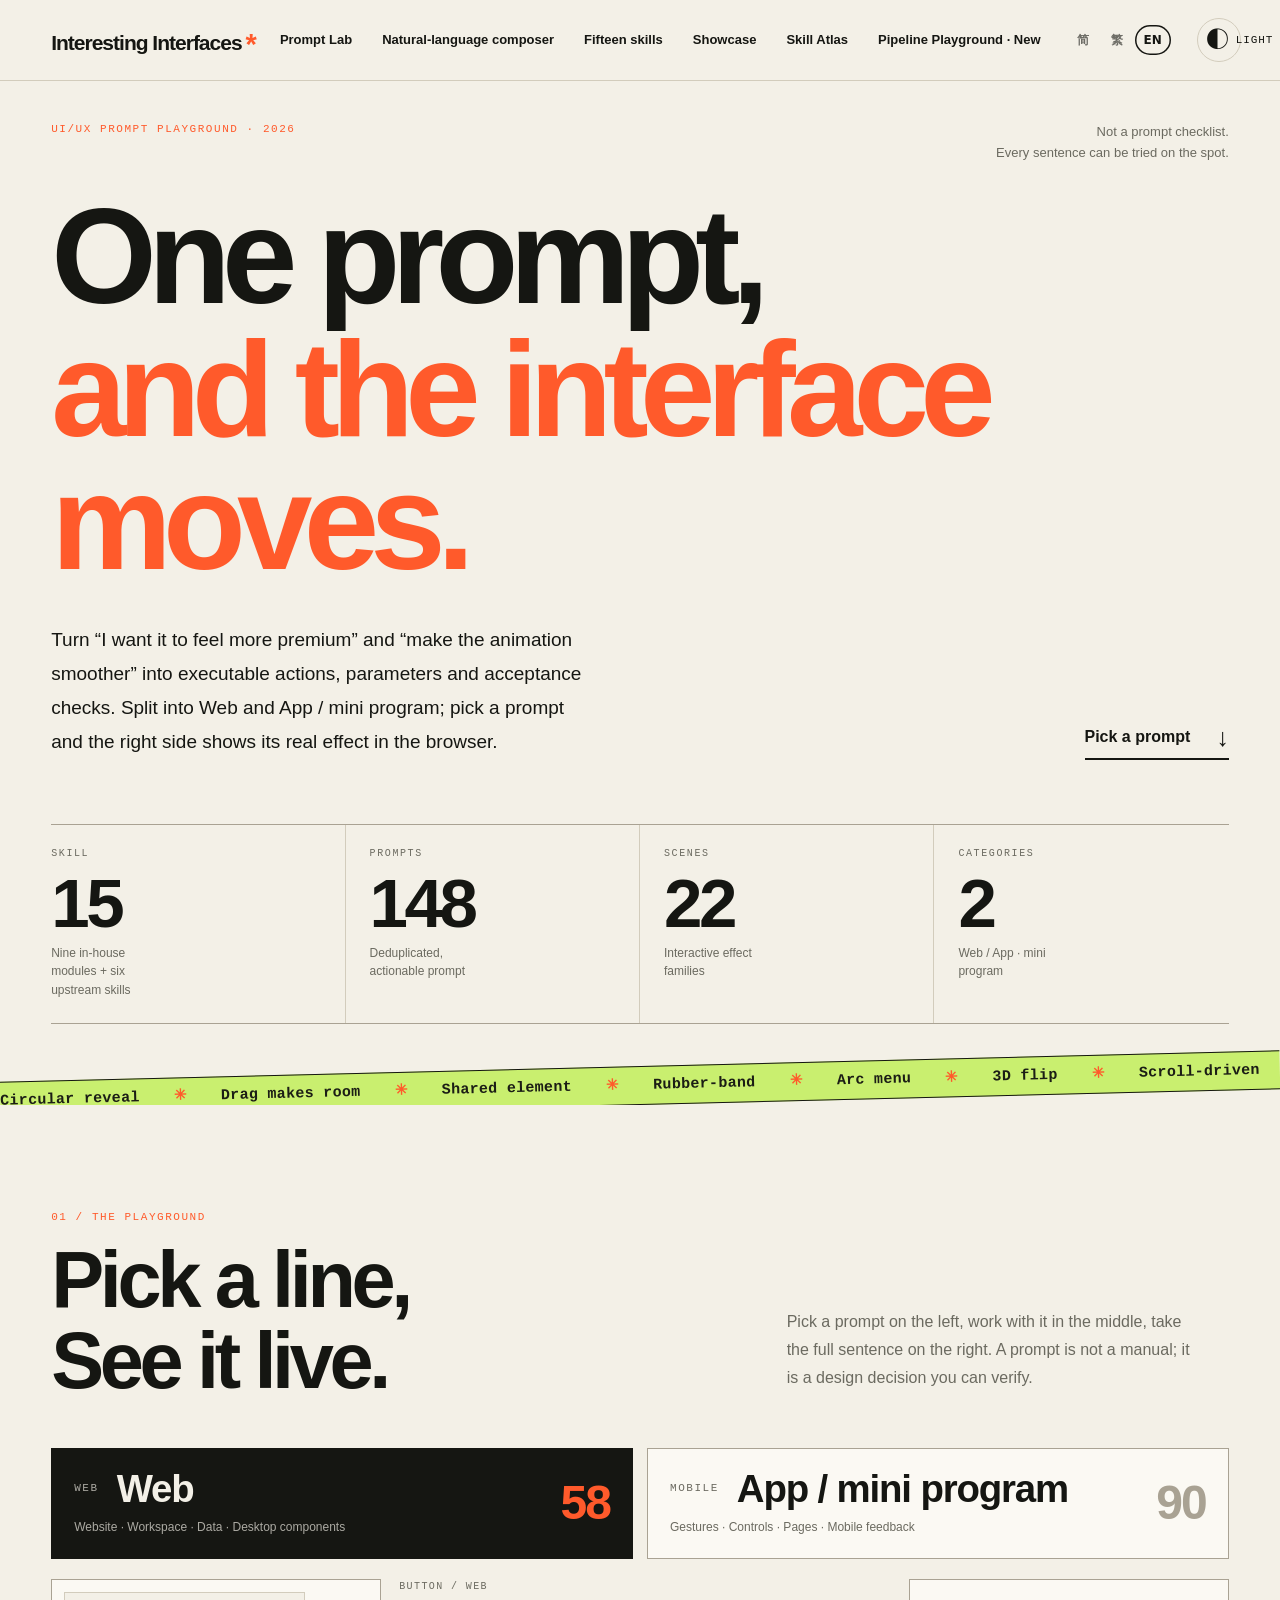
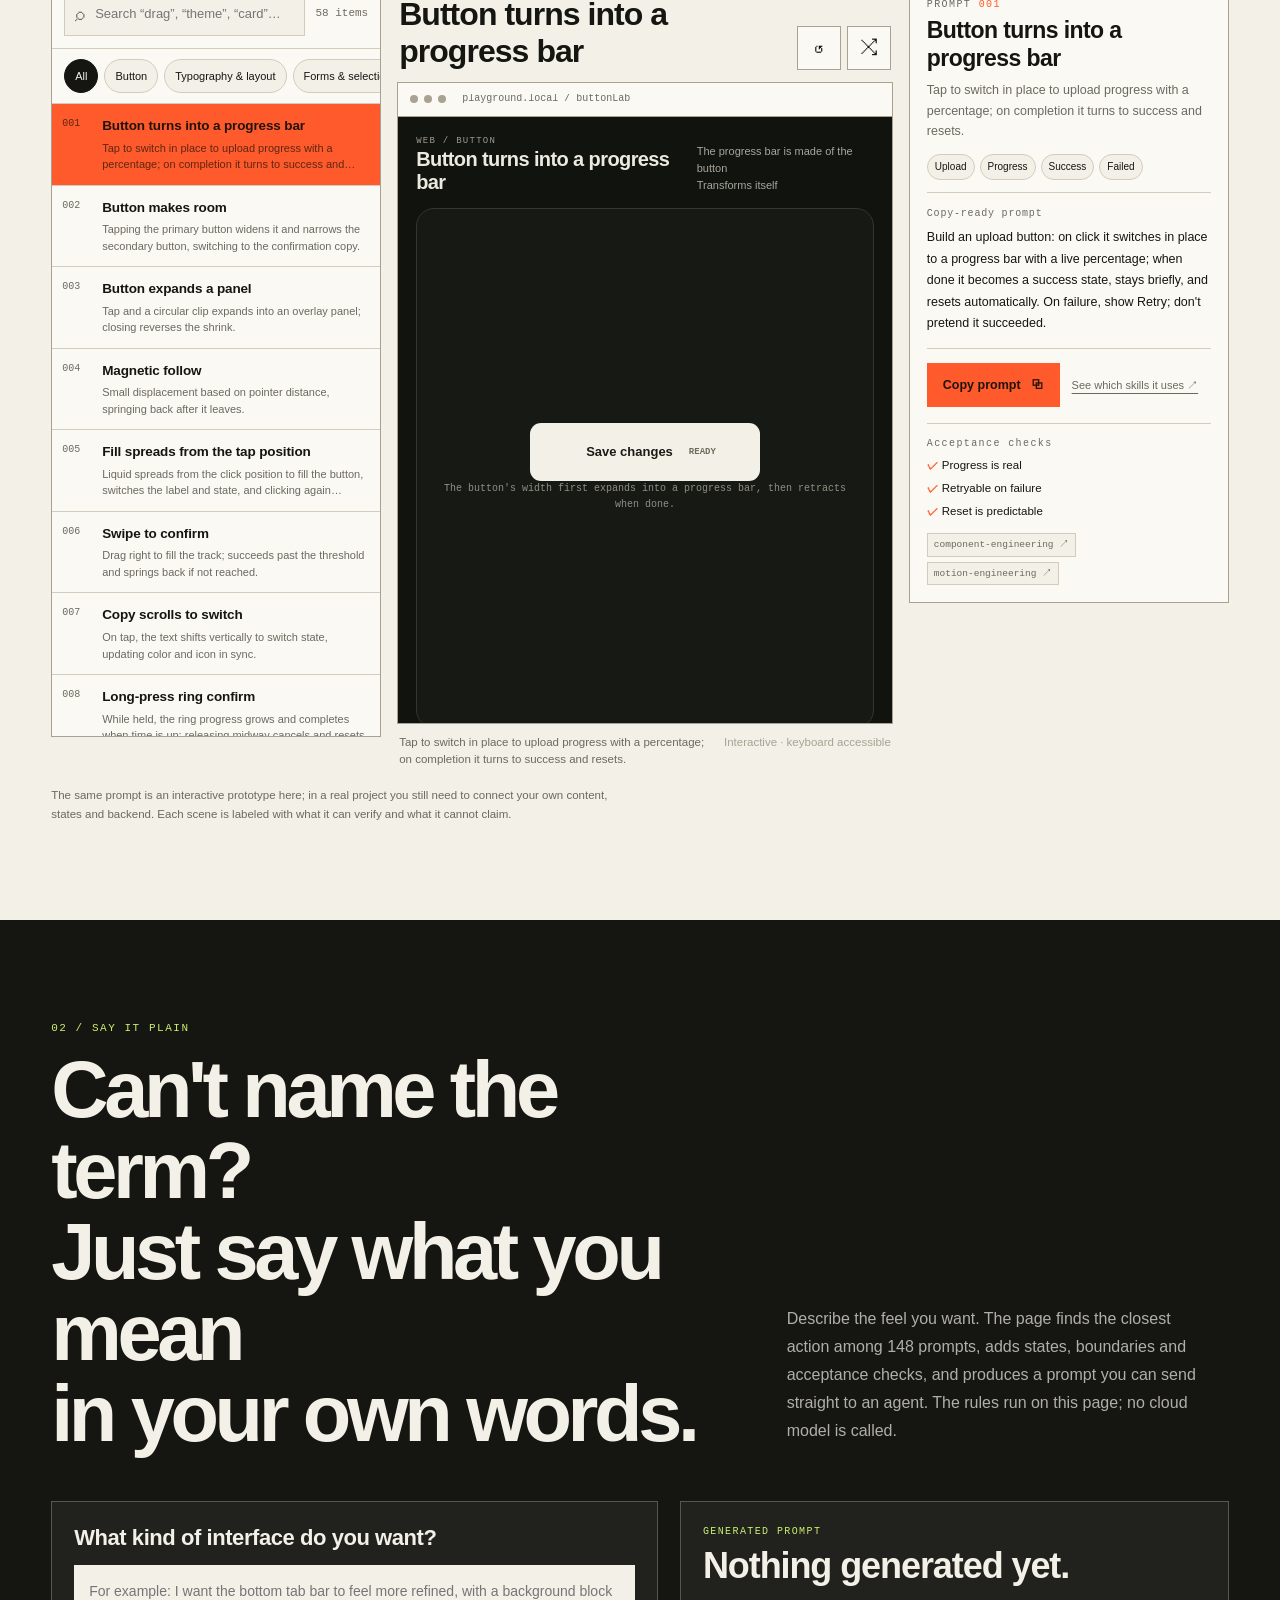
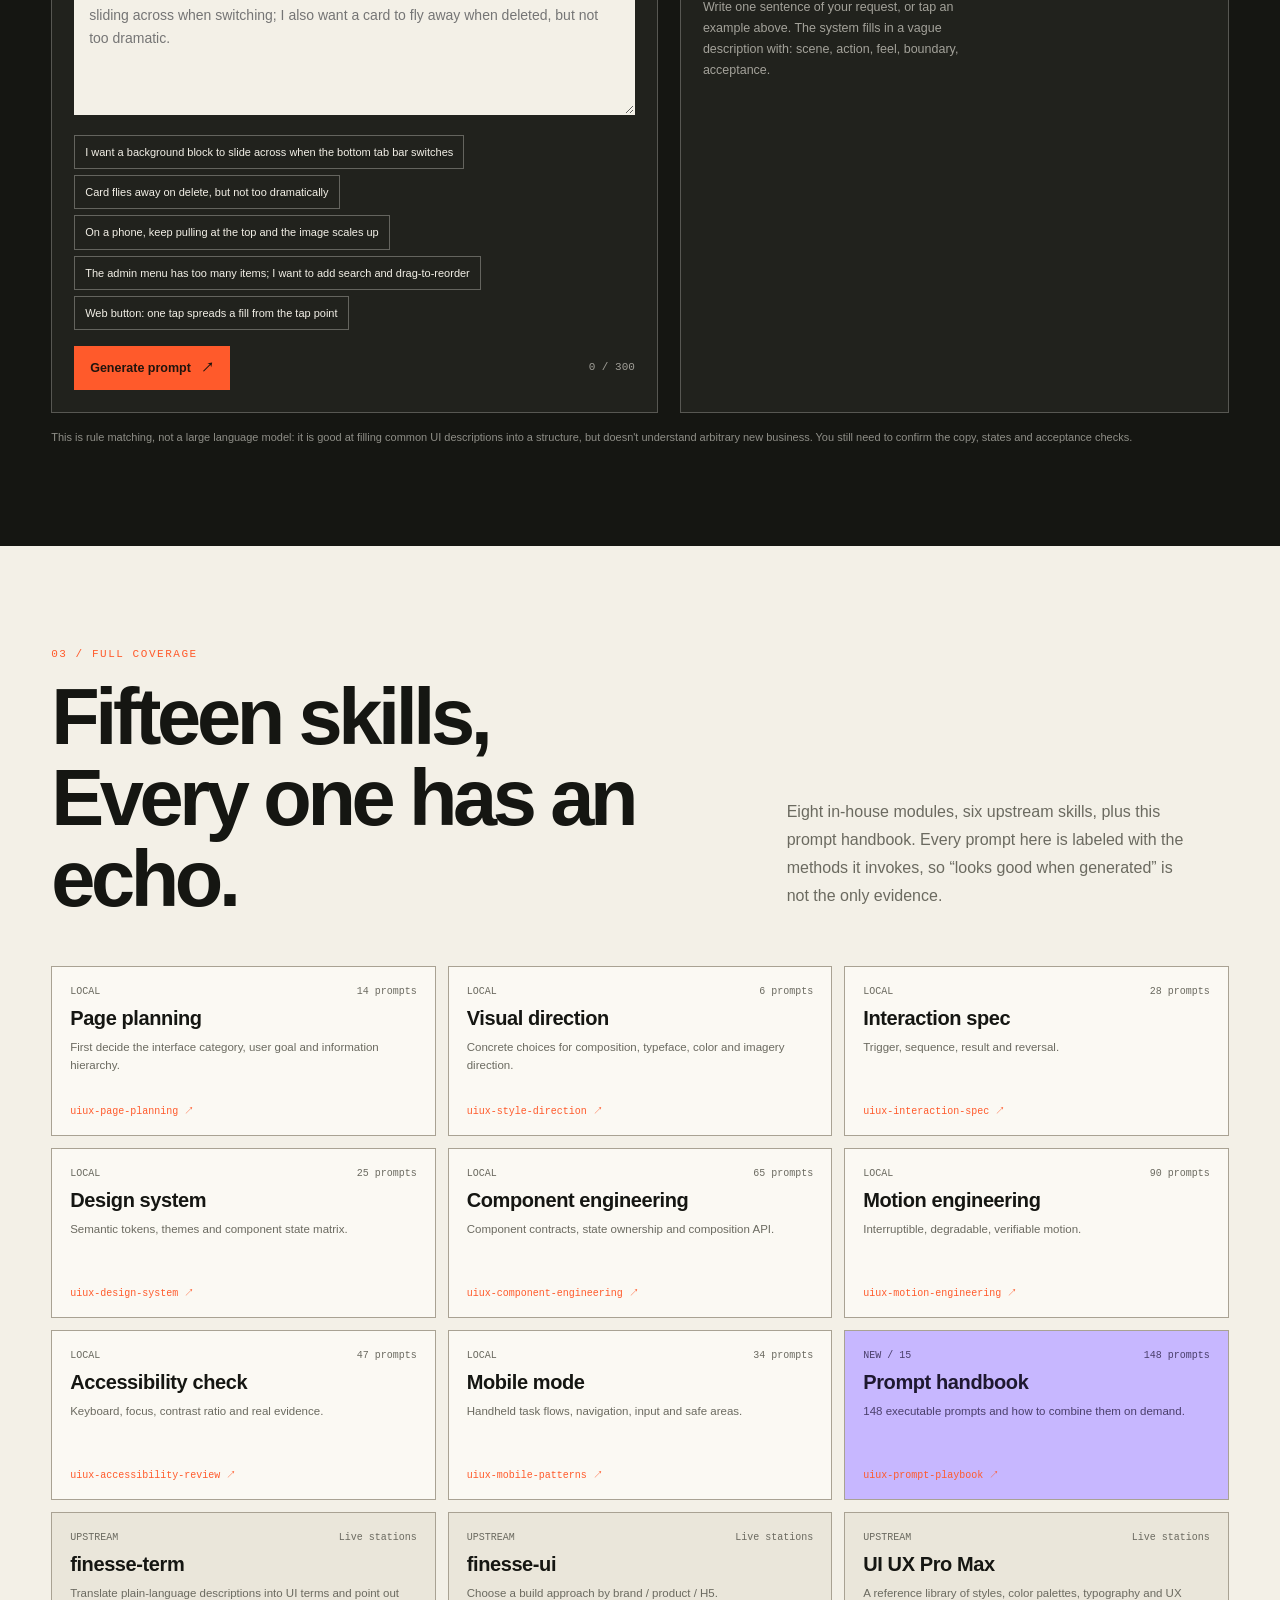
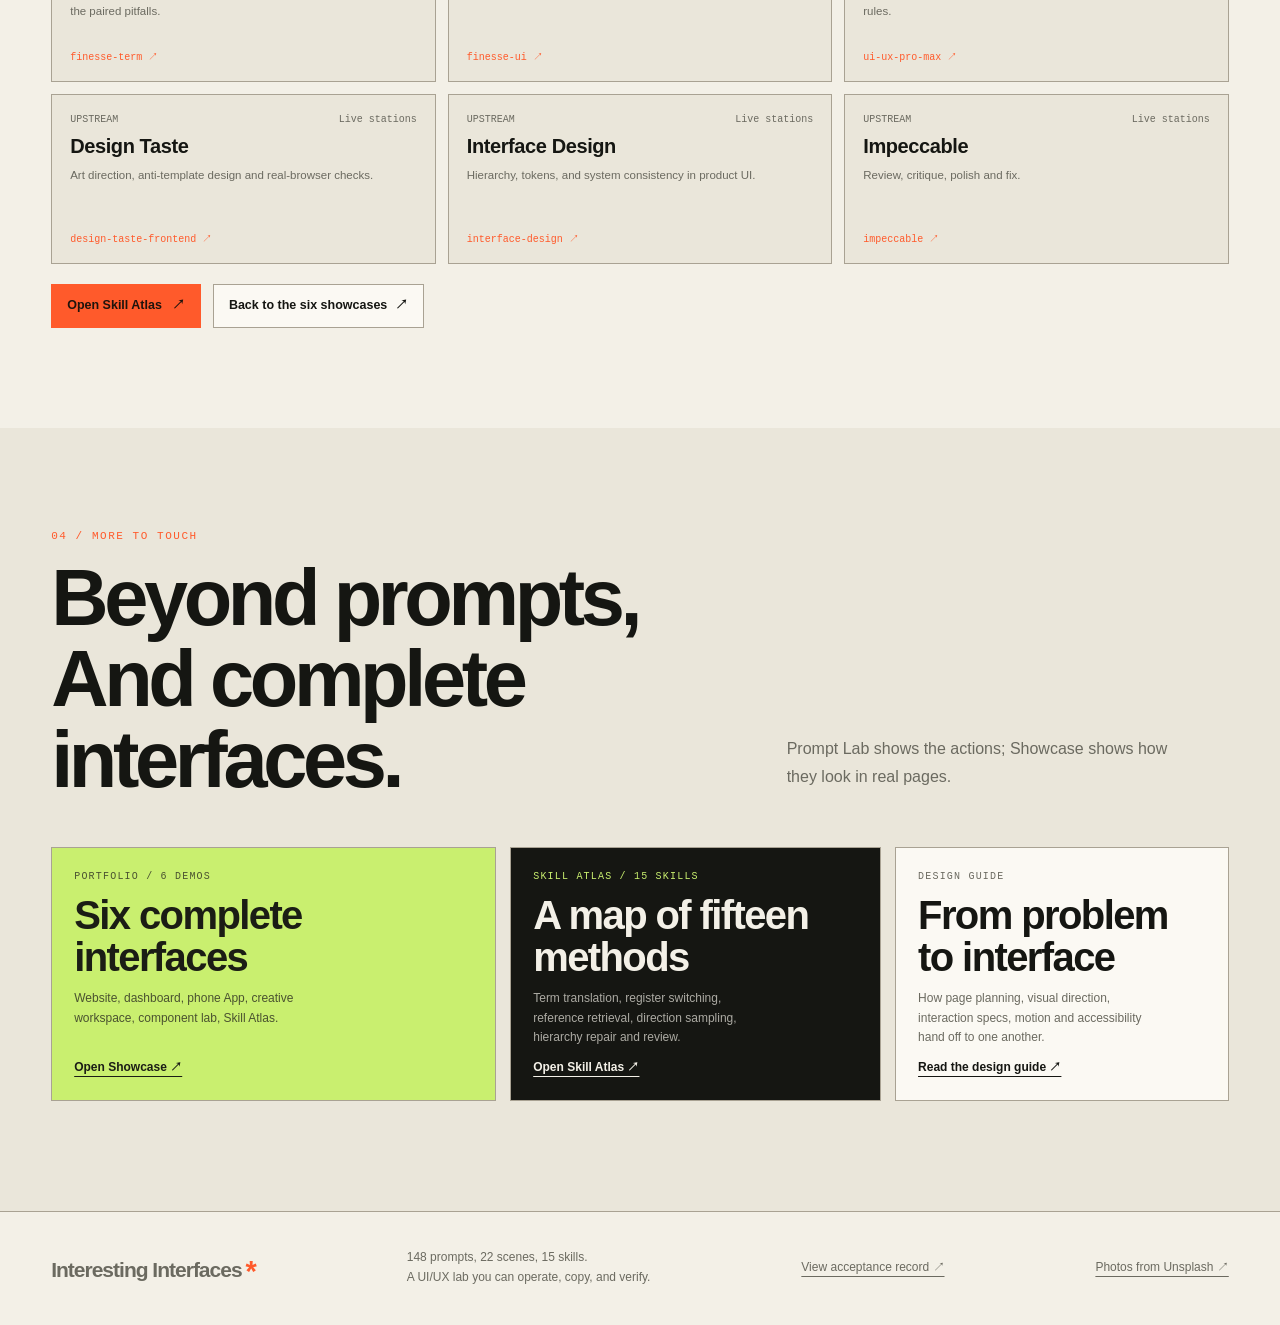
==== commit 5f9d4779: "Add the seven photo transitions to the pipeline playground; use real photos Pipeline playground: new" ====
--- a/docs/index.html
+++ b/docs/index.html
@@ -221,6 +221,7 @@
   <a class="wordmark" href="#top">界面有意思<span aria-hidden="true">*</span></a>
   <p>148 条提示词，22 个场景，15 个 Skill。<br>一个可以被操作、被复制、被验收的 UI/UX 实验室。</p>
   <a href="https://github.com/harveyxiacn/uiux-intent-form-motion-lab/blob/main/SKILL-VALIDATION.md" target="_blank" rel="noopener">查看验收记录 ↗</a>
+  <a href="https://github.com/harveyxiacn/uiux-intent-form-motion-lab/blob/main/docs/assets/photos/CREDITS.md" target="_blank" rel="noopener">照片来自 Unsplash ↗</a>
 </footer>
 
 <p class="sr-only" id="lab-status" role="status"></p>
--- a/docs/playground/lab.css
+++ b/docs/playground/lab.css
@@ -234,7 +234,7 @@
 /* ---------- footer ---------- */
 .site-footer{display:flex;align-items:center;justify-content:space-between;gap:30px;padding:36px var(--pad);border-top:1px solid var(--line-strong);font-size:12px;color:var(--muted)}
 .site-footer p{line-height:1.65}
-.site-footer>a:last-child{text-decoration:underline;text-underline-offset:5px;white-space:nowrap}
+.site-footer>a:not(.wordmark){text-decoration:underline;text-underline-offset:5px;white-space:nowrap}
 
 /* ---------- shared scene primitives ---------- */
 .scene{position:relative;min-height:100%;padding:18px;font-family:var(--sans);color:#ece9df}
--- a/docs/playground/motion.css
+++ b/docs/playground/motion.css
@@ -3,7 +3,7 @@
 .mx-screen{position:relative;width:100%;max-width:340px;height:470px;overflow:hidden;border-radius:22px;background:#f4f1e8;color:#1a1b16;padding:20px 18px;touch-action:pan-y;user-select:none;-webkit-user-select:none}
 .mx-screen h5{margin:2px 0 12px;font:900 22px/1.15 var(--display);letter-spacing:-.02em}
 .mx-screen .mono{font-family:var(--mono)}
-.mx-eyebrow{margin:0;font-size:9px;letter-spacing:.16em;color:#8b8779}
+.mx-eyebrow{margin:0;font-size:9px;letter-spacing:.16em;color:#6b685c}
 .mx-copy{font-size:12px;line-height:1.6;color:#5d5b50;margin:6px 0 0}
 .mx-row{display:flex;align-items:center;justify-content:center;gap:10px;position:absolute;left:18px;right:18px;bottom:16px}
 .mx-row .stage-action{min-width:64px;font-size:12px}
@@ -14,14 +14,14 @@
 .mx-page[hidden],.mx-lift-detail[hidden]{display:none}
 .mx-scene :focus-visible{outline:2px solid var(--focus);outline-offset:3px}
 
-/* Photo stand-ins: layered gradients instead of image files */
-.mx-img{display:block;border-radius:10px;background-size:cover}
-.mx-ph-1{background:radial-gradient(circle at 70% 28%,#ffe2a8 0 12%,transparent 13%),linear-gradient(180deg,#f7b98a 0%,#e98d74 42%,#3d6f8f 43%,#20435e 100%)}
-.mx-ph-2{background:repeating-linear-gradient(90deg,#7a4b2c 0 10px,#a8673c 10px 16px,#5d3a24 16px 24px,#c58e57 24px 30px),linear-gradient(#3c2a1f,#3c2a1f)}
-.mx-ph-3{background:linear-gradient(160deg,transparent 55%,#ffffff 55% 62%,transparent 62%),linear-gradient(200deg,#e9f1f7 0 40%,#9fb6c9 40% 60%,#4a6378 60%)}
-.mx-ph-4{background:radial-gradient(circle at 30% 70%,#ffcf5a 0 6%,transparent 7%),radial-gradient(circle at 62% 66%,#ff9a4d 0 4%,transparent 5%),linear-gradient(180deg,#1b1d3a 0 60%,#2d2f55 60%)}
-.mx-ph-5{background:linear-gradient(90deg,#8fa69b 0 18%,transparent 18% 82%,#7d948a 82%),linear-gradient(180deg,#c9d4cc,#7c8f86 70%,#4e5f58)}
-.mx-ph-6{background:radial-gradient(circle at 25% 60%,#ffd23f 0 9%,transparent 10%),radial-gradient(circle at 60% 72%,#ffc21a 0 8%,transparent 9%),radial-gradient(circle at 82% 58%,#ffd23f 0 7%,transparent 8%),linear-gradient(180deg,#9ed0ff 0 45%,#5f8f3a 45%)}
+/* Photos: Unsplash License, credits in docs/assets/photos/CREDITS.md */
+.mx-img{display:block;border-radius:10px;background:#d8d2c3 center/cover no-repeat}
+.mx-ph-1{background-image:url(../assets/photos/sea.webp)}
+.mx-ph-2{background-image:url(../assets/photos/book.webp)}
+.mx-ph-3{background-image:url(../assets/photos/snow.webp)}
+.mx-ph-4{background-image:url(../assets/photos/tram.webp)}
+.mx-ph-5{background-image:url(../assets/photos/alley.webp)}
+.mx-ph-6{background-image:url(../assets/photos/field.webp)}
 
 /* 1. fan */
 .mx-fan{position:relative;height:250px;margin-top:6px;cursor:grab;touch-action:none}
@@ -31,7 +31,7 @@
 .mx-mask{display:block;overflow:hidden}
 .mx-fan-title{position:relative;height:30px;text-align:center}
 .mx-fan-title b{position:absolute;inset:0;font:900 22px/30px var(--display)}
-.mx-fan-place{margin:2px 0 0;text-align:center;font-size:11px;color:#8b8779}
+.mx-fan-place{margin:2px 0 0;text-align:center;font-size:11px;color:#6b685c}
 .mx-dots{display:flex;justify-content:center;gap:6px;margin-top:12px}
 .mx-dots i{width:6px;height:6px;border-radius:999px;background:#c8c1b1;transition:width .38s var(--spring),background .2s}
 .mx-dots i.on{width:22px;background:#ff5a2b}
@@ -41,21 +41,21 @@
 .mx-thumb{display:grid;gap:3px;text-align:left;padding:0;background:none;color:inherit}
 .mx-thumb .mx-img{height:118px}
 .mx-thumb b{font-size:13px;margin-top:4px}
-.mx-thumb small{font-size:10px;color:#8b8779}
+.mx-thumb small{font-size:10px;color:#6b685c}
 .mx-ticket-page{display:grid;align-content:start;gap:14px;background:#22241e}
 .mx-ticket-page .mx-back{justify-self:start}
 .mx-ticket{border-radius:16px;overflow:hidden;background:#fffdf7;box-shadow:0 18px 40px rgba(0,0,0,.35)}
 .mx-ticket-img{height:170px;border-radius:16px 16px 4px 4px}
 .mx-ticket-body{position:relative;padding:14px 16px 12px}
-.mx-ticket-body .mono{margin:0;font-size:9px;letter-spacing:.14em;color:#8b8779}
+.mx-ticket-body .mono{margin:0;font-size:9px;letter-spacing:.14em;color:#6b685c}
 .mx-ticket-body h5{margin:4px 0 8px;outline-offset:2px}
 .mx-ticket-body dl{display:flex;gap:22px;margin:0}
-.mx-ticket-body dt{font-size:9px;color:#8b8779}
+.mx-ticket-body dt{font-size:9px;color:#6b685c}
 .mx-ticket-body dd{margin:0;font-size:12px;font-weight:700}
 .mx-perf{display:block;margin:12px -16px 8px;border-top:2px dashed #d2ccbc;position:relative}
 .mx-perf::before,.mx-perf::after{content:"";position:absolute;top:-9px;width:16px;height:16px;border-radius:50%;background:#22241e}
 .mx-perf::before{left:-8px}.mx-perf::after{right:-8px}
-.mx-stub{margin:0;font-size:9px;color:#8b8779;text-align:center}
+.mx-stub{margin:0;font-size:9px;color:#6b685c;text-align:center}
 .mx-flyer{position:absolute;z-index:30;pointer-events:none;box-shadow:0 18px 40px rgba(0,0,0,.3)}
 
 /* 3. gather */
@@ -69,14 +69,14 @@
 
 /* 4. sort */
 .mx-sort-head{display:flex;justify-content:space-between;align-items:center;font-size:12px;color:#5d5b50}
-.mx-sort-head .mono{font-size:9px;letter-spacing:.16em;color:#8b8779}
+.mx-sort-head .mono{font-size:9px;letter-spacing:.16em;color:#6b685c}
 .mx-sort-head b{color:#1a1b16}
 .mx-deck{position:relative;height:330px;margin-top:14px;touch-action:none;cursor:grab}
 .mx-sort-card{position:absolute;inset:0 6px 20px;padding:10px;border-radius:18px;background:#fffdf7;box-shadow:0 14px 28px rgba(26,27,22,.18);transform:translateY(calc(var(--d) * 10px)) scale(calc(1 - var(--d) * .04));display:grid;grid-template-rows:1fr auto auto;gap:3px;will-change:transform}
 .mx-sort-card.top{transform:none}
 .mx-sort-card .mx-img{min-height:0}
 .mx-sort-card b{font-size:15px;margin-top:6px}
-.mx-sort-card small{font-size:10px;color:#8b8779}
+.mx-sort-card small{font-size:10px;color:#6b685c}
 .mx-tag{position:absolute;top:22px;padding:4px 10px;border-radius:8px;font:900 14px/1.2 var(--sans);font-style:normal;border:2px solid;opacity:0;background:rgba(255,253,247,.9)}
 .mx-tag.keep{left:22px;color:#2d7a3a;transform:rotate(-10deg)}
 .mx-tag.skip{right:22px;color:#c2412b;transform:rotate(10deg)}
@@ -94,10 +94,10 @@
 
 /* 6. album */
 .mx-albums{position:relative;height:280px;margin-top:4px;touch-action:none;cursor:grab}
-.mx-album-card{position:absolute;left:24px;right:24px;top:0;height:250px;padding:9px 9px 12px;border-radius:16px;background:#fffdf7;box-shadow:0 12px 26px rgba(26,27,22,.18);display:grid;grid-template-rows:1fr auto auto;gap:2px;transform-origin:50% 100%;will-change:transform}
+.mx-album-card{position:absolute;left:24px;right:24px;top:0;height:228px;padding:9px 9px 12px;border-radius:16px;background:#fffdf7;box-shadow:0 12px 26px rgba(26,27,22,.18);display:grid;grid-template-rows:1fr auto auto;gap:2px;transform-origin:50% 100%;will-change:transform}
 .mx-album-card .mx-img{min-height:0}
 .mx-album-card b{font-size:14px;margin-top:6px}
-.mx-album-card small{font-size:10px;color:#8b8779}
+.mx-album-card small{font-size:10px;color:#6b685c}
 .mx-count{font-size:11px;color:#5d5b50;min-width:54px;text-align:center}
 
 /* 7. lift */
@@ -106,7 +106,7 @@
 .mx-lift-card{display:flex;align-items:center;gap:12px;padding:8px;border-radius:14px;background:#fffdf7;color:inherit;text-align:left;box-shadow:0 2px 6px rgba(26,27,22,.08);transition:transform .22s var(--spring),box-shadow .22s,filter .25s,opacity .25s}
 .mx-lift-card .mx-img{width:62px;height:62px;flex:none}
 .mx-lift-card b{display:block;font-size:14px}
-.mx-lift-card small{font-size:10px;color:#8b8779}
+.mx-lift-card small{font-size:10px;color:#6b685c}
 .mx-lift-list.dimmed>.mono,.mx-lift-list.dimmed>h5,.mx-lift-list.dimmed .mx-lift-card:not(.lifted){filter:blur(3px);opacity:.45}
 .mx-lift-card.lifted{transform:translateY(-6px) scale(1.04);box-shadow:0 18px 34px rgba(26,27,22,.28);position:relative;z-index:2}
 .mx-lift-detail{position:absolute;inset:0;z-index:5;overflow:hidden;background:#fffdf7;display:grid;grid-template-rows:230px 1fr}
@@ -114,7 +114,7 @@
 .mx-lift-copy{padding:14px 18px;display:grid;align-content:start;gap:2px}
 .mx-lift-back{position:absolute;left:14px;top:14px;z-index:2}
 .mx-lift-copy h5{margin:0!important;outline-offset:2px}
-.mx-lift-copy small{font-size:11px;color:#8b8779}
+.mx-lift-copy small{font-size:11px;color:#6b685c}
 
 @media (prefers-reduced-motion:reduce){
   .mx-dots i,.mx-lift-card,.mx-lift-list,.mx-lift-list>*{transition:none}
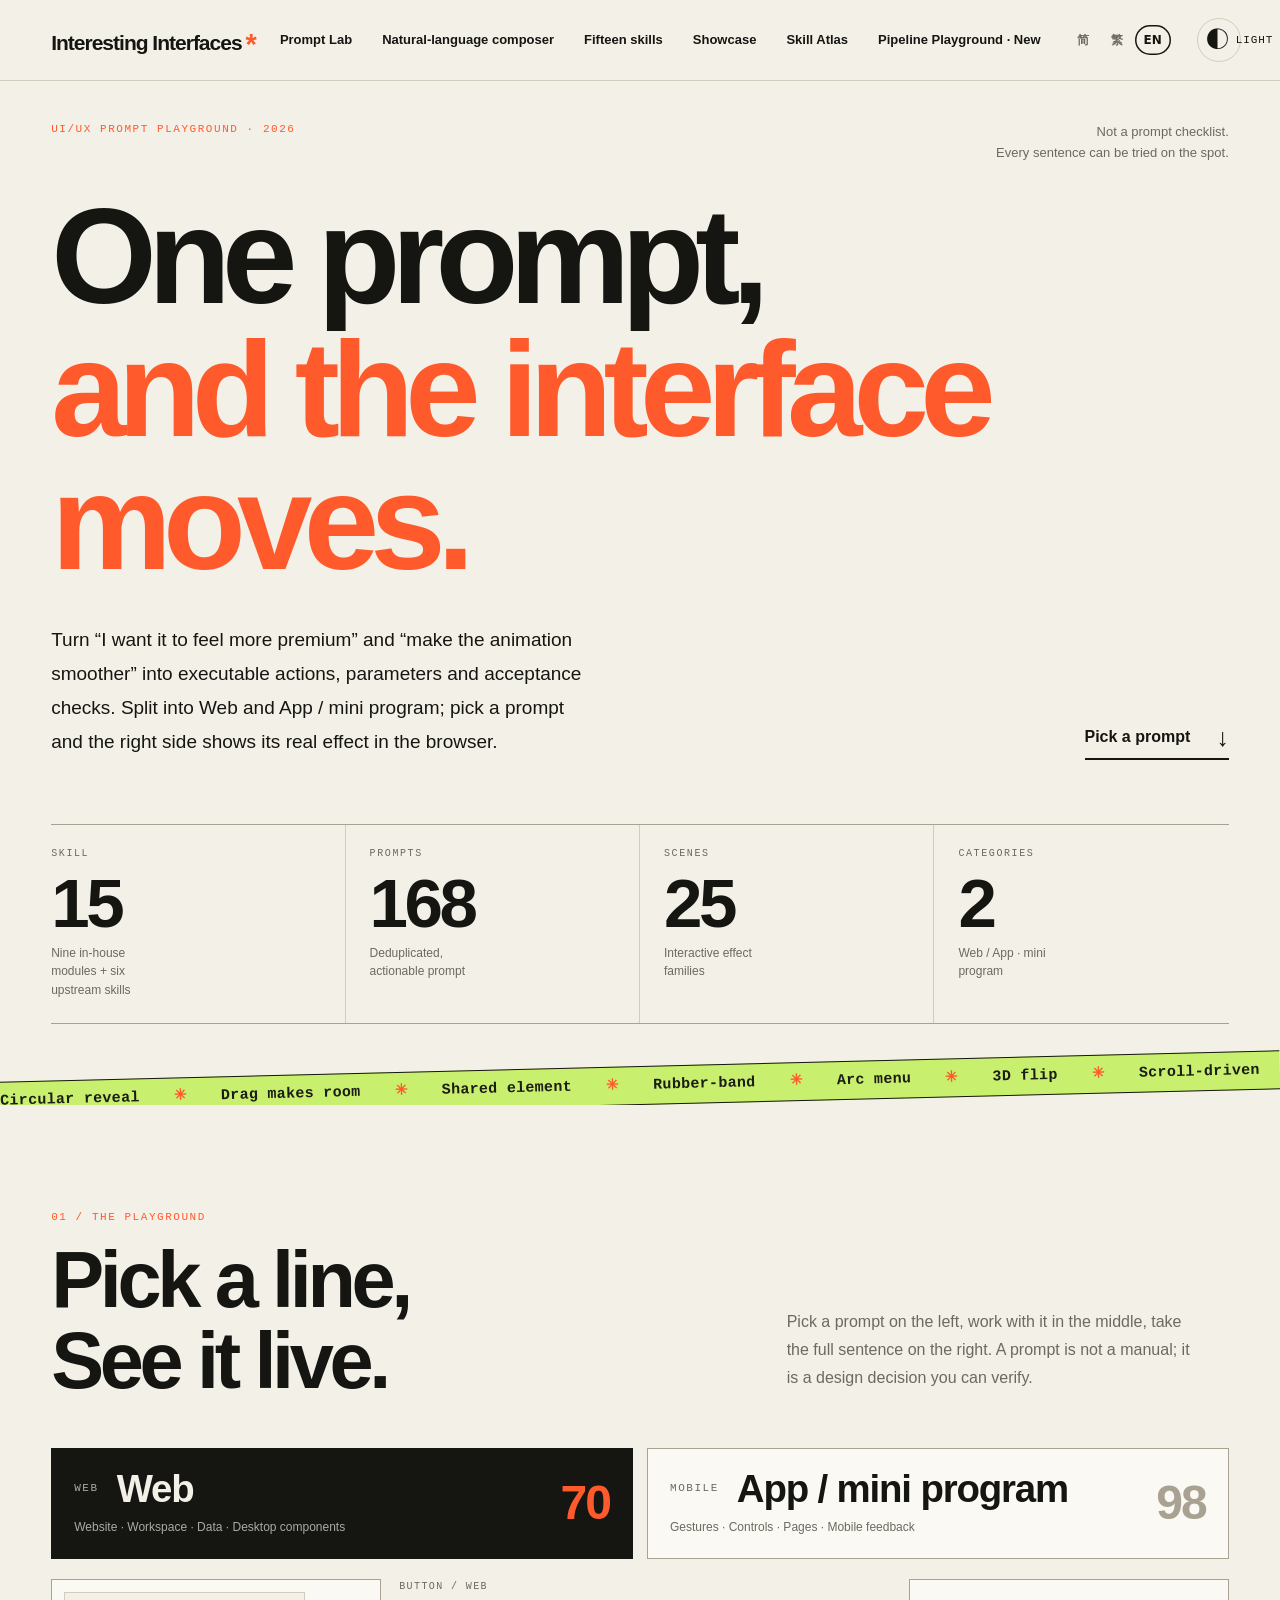
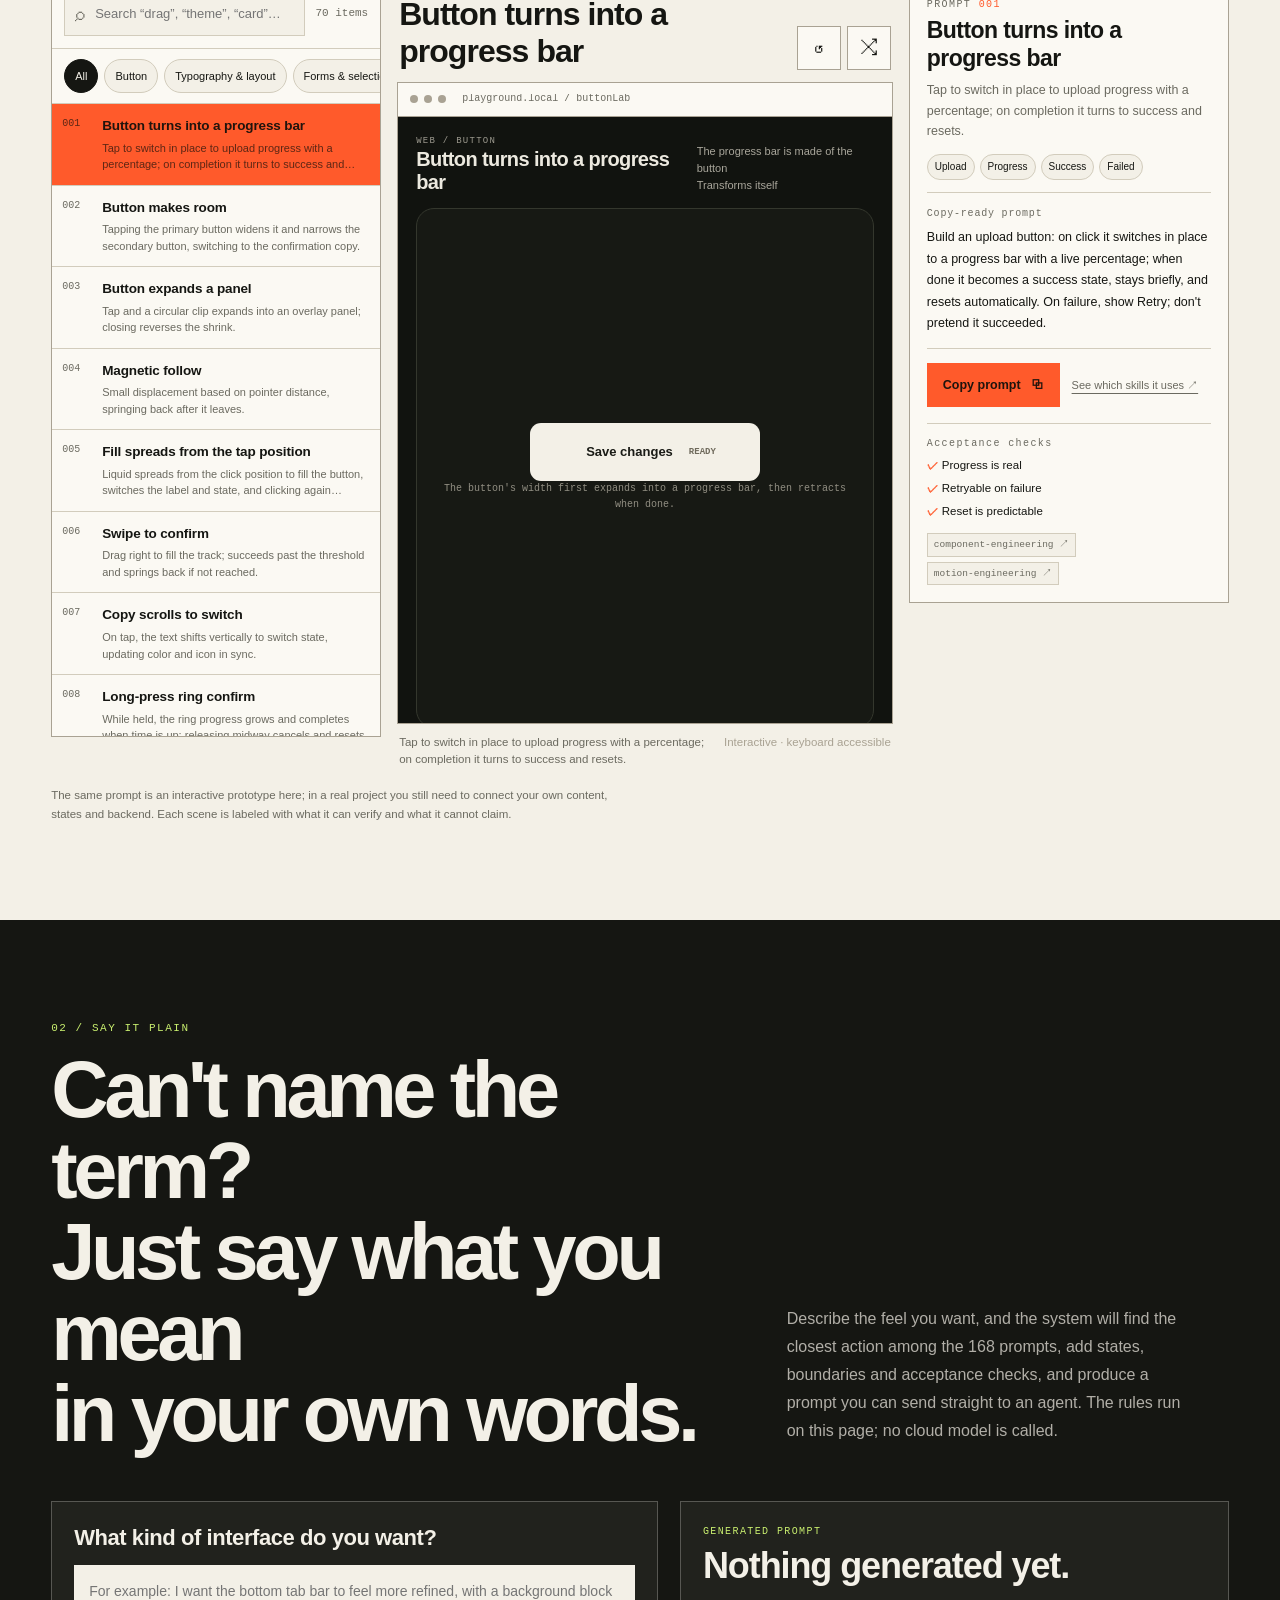
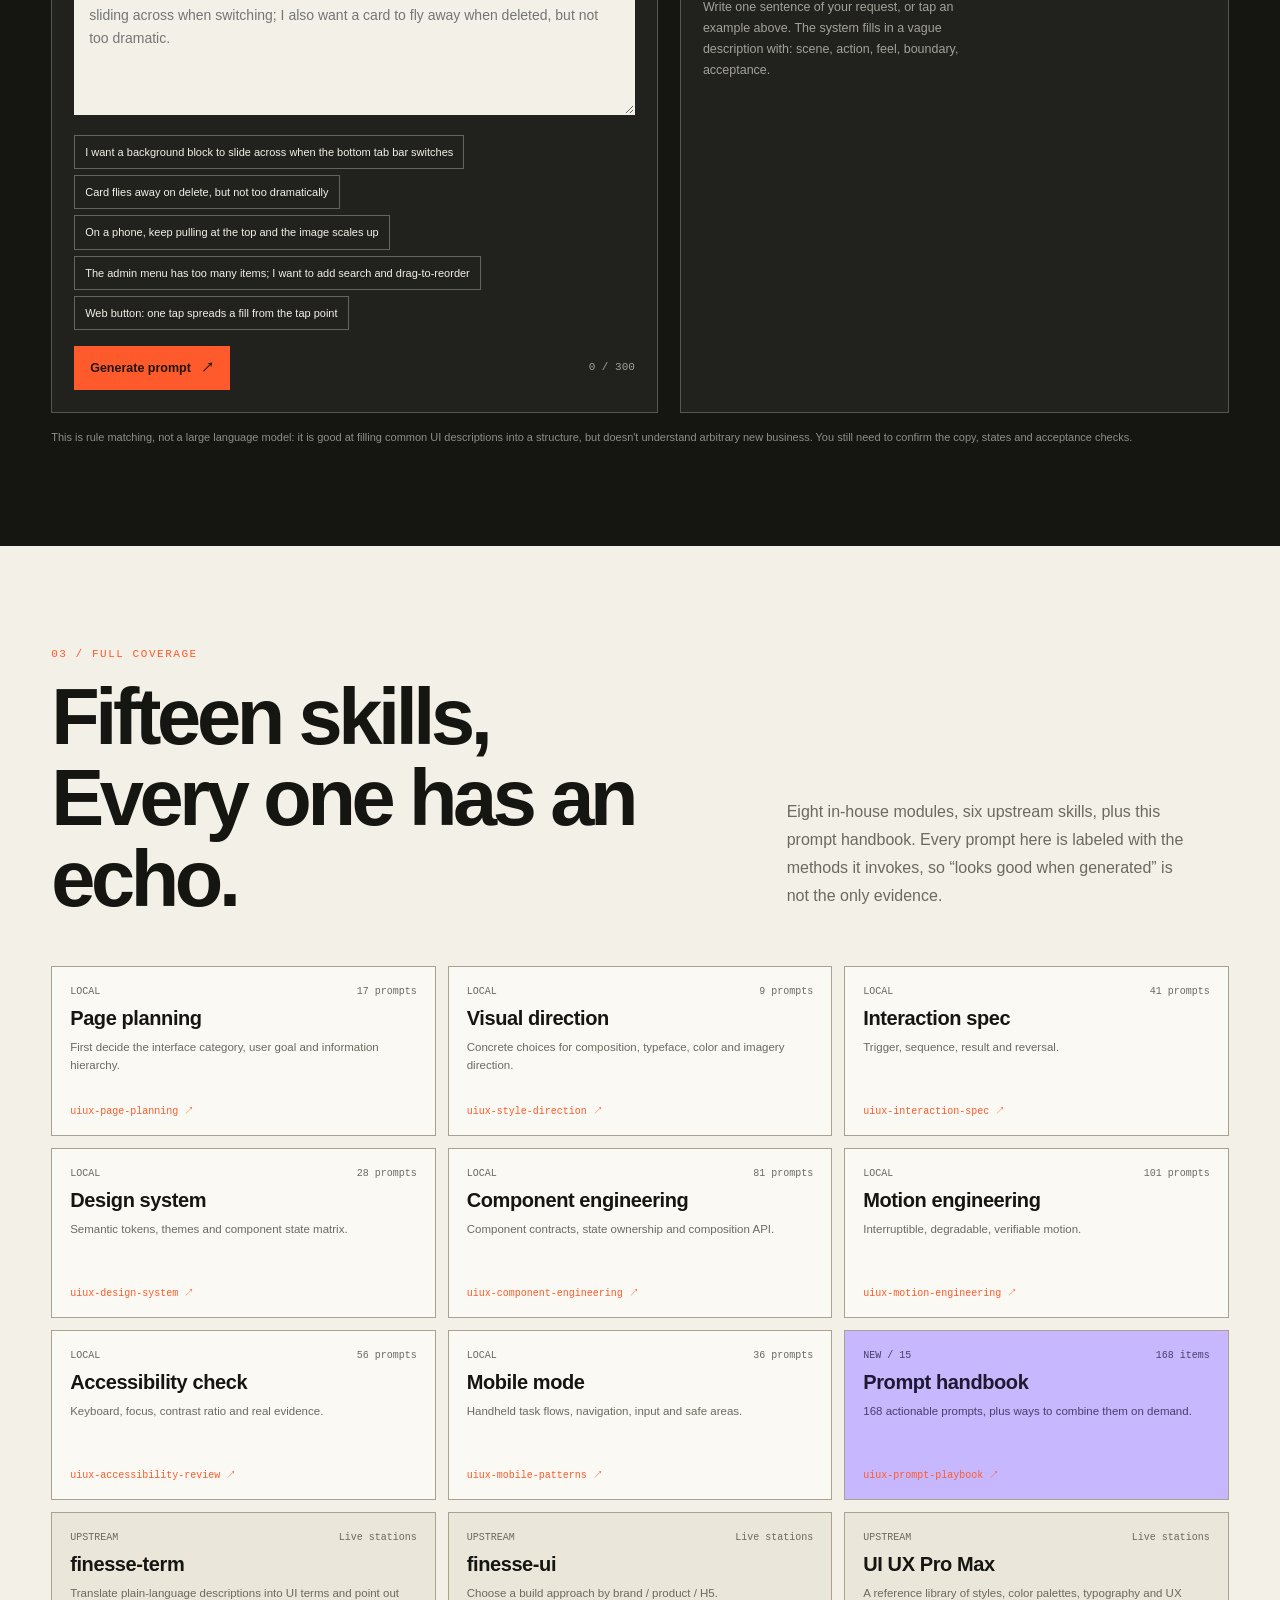
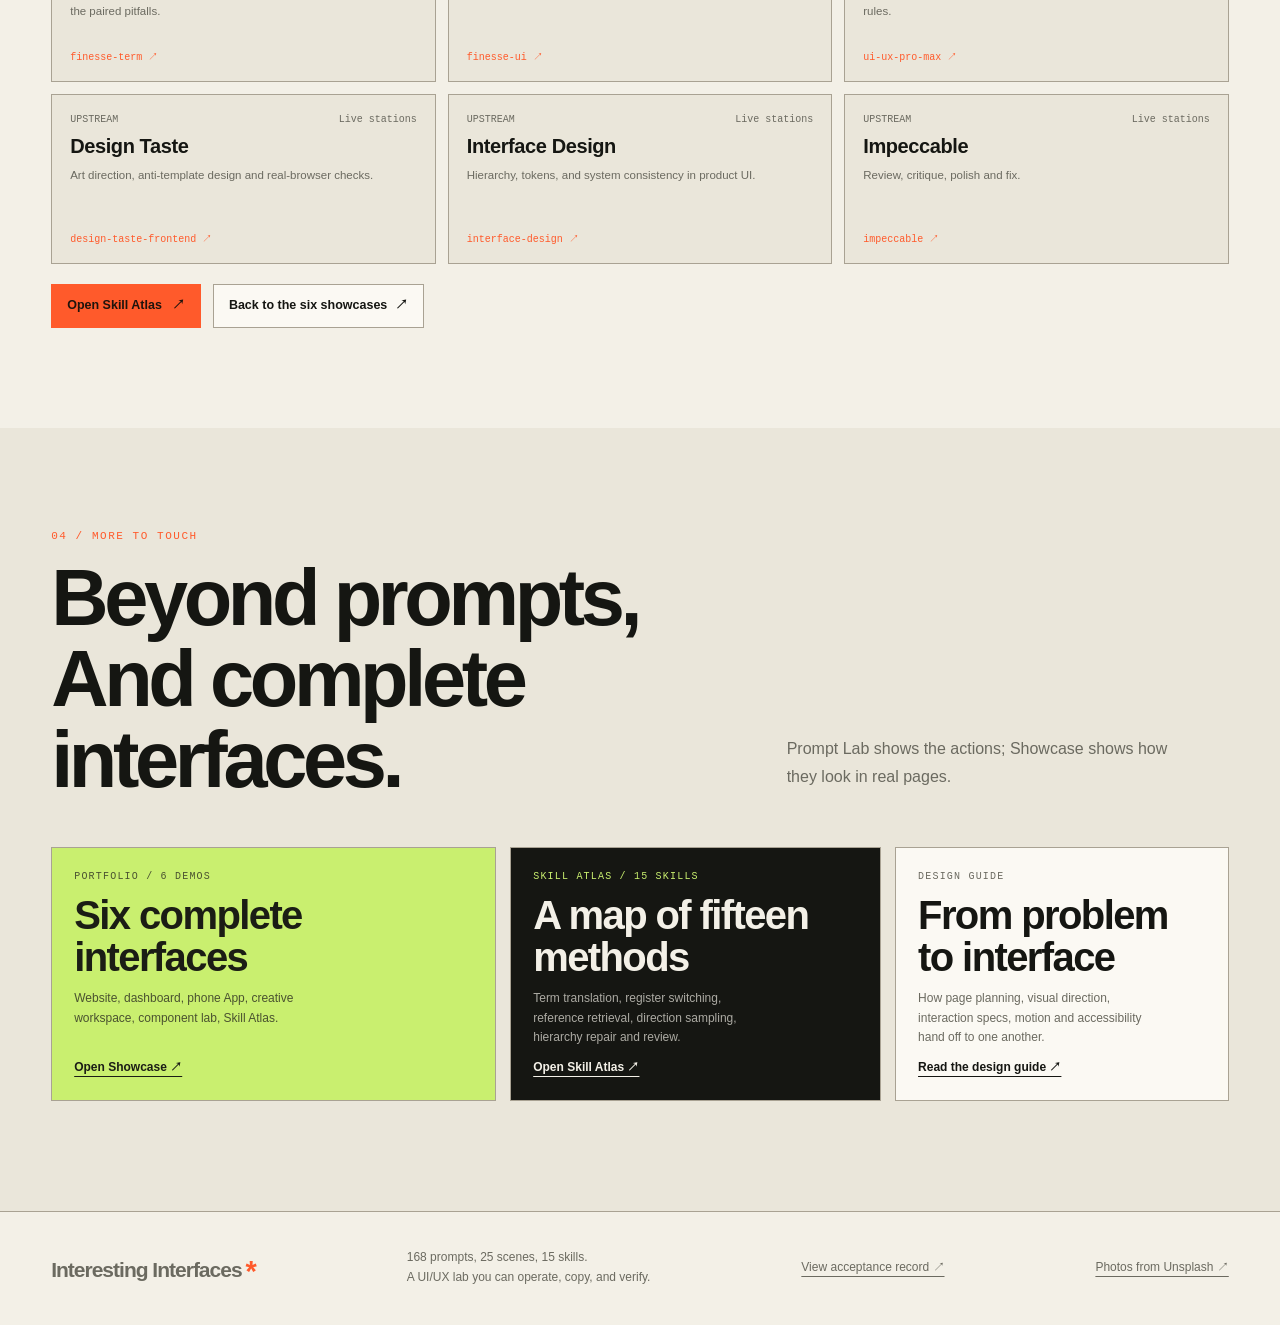
==== commit 7263e352: "Add 20 prompts in three new families with live scenes uiux-prompt-playbook now has 168 prompts (70 w" ====
--- a/docs/index.html
+++ b/docs/index.html
@@ -10,9 +10,15 @@
   <link rel="icon" href="data:image/svg+xml,%3Csvg xmlns=%22http://www.w3.org/2000/svg%22 viewBox=%220 0 32 32%22%3E%3Crect width=%2232%22 height=%2232%22 rx=%228%22 fill=%22%23ff5a2b%22/%3E%3Ctext x=%2216%22 y=%2223%22 font-size=%2218%22 text-anchor=%22middle%22 font-family=%22Arial%22 font-weight=%22900%22 fill=%22%2320140d%22%3E%E7%95%8C%3C/text%3E%3C/svg%3E">
   <link rel="stylesheet" href="playground/lab.css">
   <link rel="stylesheet" href="playground/motion.css">
+  <link rel="stylesheet" href="playground/states.css">
+  <link rel="stylesheet" href="playground/neu.css">
+  <link rel="stylesheet" href="playground/menu.css">
   <script src="playground/prompts.js" defer></script>
   <script src="playground/scenes.js" defer></script>
   <script src="playground/motion.js" defer></script>
+  <script src="playground/states.js" defer></script>
+  <script src="playground/neu.js" defer></script>
+  <script src="playground/menu.js" defer></script>
   <script src="playground/app.js" defer></script>
 </head>
 <body>
@@ -46,8 +52,8 @@
     </div>
     <dl class="hero-stats">
       <div><dt>Skill</dt><dd>15</dd><p>九个本地模块 + 六个上游 Skill</p></div>
-      <div><dt>Prompts</dt><dd id="stat-prompts">148</dd><p>去重后的可执行提示词</p></div>
-      <div><dt>Scenes</dt><dd id="stat-scenes">21</dd><p>可操作的效果家族</p></div>
+      <div><dt>Prompts</dt><dd id="stat-prompts">168</dd><p>去重后的可执行提示词</p></div>
+      <div><dt>Scenes</dt><dd id="stat-scenes">25</dd><p>可操作的效果家族</p></div>
       <div><dt>Categories</dt><dd>2</dd><p>网页 / App · 小程序</p></div>
     </dl>
     <div class="hero-tape" aria-hidden="true">
@@ -69,13 +75,13 @@
         <span class="category-en">WEB</span>
         <span class="category-cn">网页</span>
         <span class="category-note">官网 · 工作台 · 数据 · 桌面组件</span>
-        <span class="category-count" id="web-count">58</span>
+        <span class="category-count" id="web-count">70</span>
       </button>
       <button type="button" class="category-button" data-category="app" aria-pressed="false">
         <span class="category-en">MOBILE</span>
         <span class="category-cn">App / 小程序</span>
         <span class="category-note">手势 · 控件 · 页面 · 移动反馈</span>
-        <span class="category-count" id="app-count">83</span>
+        <span class="category-count" id="app-count">98</span>
       </button>
     </div>
 
@@ -86,7 +92,7 @@
             <span aria-hidden="true">⌕</span>
             <input id="lab-search" type="search" placeholder="搜「拖拽」「主题」「卡片」…" autocomplete="off">
           </label>
-          <p class="library-count" id="prompt-count">148 条</p>
+          <p class="library-count" id="prompt-count">70 条</p>
         </div>
         <div class="family-strip" id="family-list" role="group" aria-label="按效果家族筛选"></div>
         <ol class="prompt-list" id="prompt-list"></ol>
@@ -141,7 +147,7 @@
         <p class="kicker">02 / SAY IT PLAIN</p>
         <h2 id="composer-title">说不出术语<br>就直接说你的语言<br>表达你想的。</h2>
       </div>
-      <p>写下你想要的感受，系统会从 148 条提示词里找最接近的动作，补上状态、边界和验收，生成一句能直接发给 Agent 的提示词。规则在本页运行，不调用云端模型。</p>
+      <p>写下你想要的感受，系统会从 168 条提示词里找最接近的动作，补上状态、边界和验收，生成一句能直接发给 Agent 的提示词。规则在本页运行，不调用云端模型。</p>
     </div>
     <div class="composer-grid">
       <div class="composer-input">
@@ -219,7 +225,7 @@
 
 <footer class="site-footer">
   <a class="wordmark" href="#top">界面有意思<span aria-hidden="true">*</span></a>
-  <p>148 条提示词，22 个场景，15 个 Skill。<br>一个可以被操作、被复制、被验收的 UI/UX 实验室。</p>
+  <p>168 条提示词，25 个场景，15 个 Skill。<br>一个可以被操作、被复制、被验收的 UI/UX 实验室。</p>
   <a href="https://github.com/harveyxiacn/uiux-intent-form-motion-lab/blob/main/SKILL-VALIDATION.md" target="_blank" rel="noopener">查看验收记录 ↗</a>
   <a href="https://github.com/harveyxiacn/uiux-intent-form-motion-lab/blob/main/docs/assets/photos/CREDITS.md" target="_blank" rel="noopener">照片来自 Unsplash ↗</a>
 </footer>
--- a/docs/playground/states.css
+++ b/docs/playground/states.css
@@ -0,0 +1,151 @@
+/* Scenes for the App family 「状态与回应」 (states.js). Timing: 200–350ms, soft ease-out. */
+.st-scene{--st-ease:cubic-bezier(.22,.75,.25,1);--st-ink:#1a1b16;--st-muted:#5f5c51;--st-accent:#ff5a2b;--st-ok:#1f8a4c;--st-err:#c23a22}
+.st-scene .scene-body{display:grid;place-items:center}
+.st-screen{position:relative;width:100%;max-width:340px;min-height:470px;overflow:hidden;border-radius:22px;background:#f4f1e8;color:var(--st-ink);padding:20px 18px 22px;user-select:none;-webkit-user-select:none}
+.st-screen h5{margin:2px 0 14px;font:900 22px/1.15 var(--display);letter-spacing:-.02em}
+.st-screen .mono{font-family:var(--mono)}
+.st-eyebrow{margin:0;font-size:9px;letter-spacing:.16em;color:var(--st-muted)}
+.st-hint{margin:14px 0 0;font-size:11px;line-height:1.6;color:var(--st-muted)}
+.st-link{min-height:36px;padding:6px 4px;background:none;color:var(--st-ink);font-size:12px;font-weight:700;text-decoration:underline;text-underline-offset:3px}
+.st-link:disabled{opacity:.4}
+.st-empty{padding:26px 8px;text-align:center;font-size:12px;color:var(--st-muted);list-style:none}
+.st-scene :focus-visible{outline:2px solid var(--focus);outline-offset:3px}
+
+/* scene buttons below are prefixed with the scene class: lab.css sets .scene button{color:inherit} */
+/* 1. paper plane */
+.st-trip{display:grid;gap:8px;margin-bottom:26px}
+.st-trip span{padding:12px 14px;border-radius:12px;background:#fffdf7;font-size:13px;font-weight:700;box-shadow:0 1px 0 rgba(26,27,22,.08)}
+.st-send-wrap{position:relative;display:grid;place-items:center;height:70px}
+.st-scene .st-send{display:inline-flex;align-items:center;gap:10px;min-height:52px;min-width:190px;justify-content:center;padding:0 24px;border-radius:999px;background:var(--st-ink);color:#fffdf7;font-size:15px;font-weight:800;transition:background .3s var(--st-ease),transform .15s var(--st-ease)}
+.st-send:active{transform:scale(.96)}
+.st-send[data-state=done]{background:var(--st-ok)}
+.st-send[data-state=error]{background:var(--st-err)}
+.st-send[data-state=sending]{cursor:progress}
+.st-send-icon{display:grid;place-items:center;width:20px;height:20px;font-weight:900}
+.st-send-icon svg{width:20px;height:20px}
+.st-spin{width:16px;height:16px;border-radius:50%;border:2px solid rgba(255,253,247,.35);border-top-color:#fffdf7;animation:st-spin .7s linear infinite}
+@keyframes st-spin{to{transform:rotate(360deg)}}
+.st-plane-fly{position:absolute;left:calc(50% - 72px);top:25px;width:22px;height:22px;color:var(--st-accent);pointer-events:none}
+.st-plane-fly svg{width:100%;height:100%}
+.st-toggle{display:flex;align-items:center;justify-content:center;gap:6px;margin-top:18px;font-size:12px;color:var(--st-muted)}
+.st-toggle input{width:16px;height:16px;accent-color:var(--st-accent)}
+.st-plane-screen .st-link{display:block;margin:4px auto 0}
+
+/* 2. long press */
+.st-press-area{position:relative;min-height:260px}
+.st-press-card{display:grid;grid-template-columns:64px 1fr;align-items:center;gap:12px;width:100%;padding:12px;border-radius:16px;background:#fffdf7;color:inherit;text-align:left;box-shadow:0 1px 2px rgba(26,27,22,.1);transition:transform .3s var(--st-ease),box-shadow .3s var(--st-ease);touch-action:manipulation;-webkit-touch-callout:none}
+.st-press-card.pressing{transform:scale(.98)}
+.st-press-card.lifted{transform:translateY(-6px) scale(1.02);box-shadow:0 18px 34px rgba(26,27,22,.2)}
+.st-press-img{width:64px;height:64px}
+.st-press-card b{display:block;font-size:15px}
+.st-press-card small{font-size:11px;color:var(--st-muted)}
+.st-pin{position:absolute;top:10px;right:12px;font-style:normal;font-size:10px;font-weight:800;color:var(--st-accent)}
+.st-pin[hidden]{display:none}
+.st-menu{position:absolute;right:6px;top:96px;z-index:5;display:grid;min-width:150px;padding:6px;border-radius:14px;background:#fffdf7;box-shadow:0 16px 36px rgba(26,27,22,.22);transform-origin:85% 0}
+.st-menu[hidden]{display:none}
+.st-menu button{min-height:44px;padding:0 14px;border-radius:9px;background:none;color:var(--st-ink);text-align:left;font-size:14px;font-weight:700}
+.st-menu button:hover,.st-menu button:focus-visible{background:#efe9dc}
+.st-menu .danger{color:var(--st-err)}
+
+/* 3. accordion */
+.st-acc{display:grid;gap:8px}
+.st-acc-item{border-radius:14px;background:#fffdf7}
+.st-acc h6{margin:0;font:inherit}
+.st-acc button{display:flex;align-items:center;justify-content:space-between;gap:10px;width:100%;min-height:50px;padding:0 14px;background:none;color:inherit;font-size:14px;font-weight:800;text-align:left}
+.st-acc button i{font-style:normal;transition:transform .3s var(--st-ease)}
+.st-acc button[aria-expanded=true] i{transform:rotate(180deg)}
+.st-acc-panel{display:grid;grid-template-rows:0fr;transition:grid-template-rows .32s var(--st-ease)}
+.st-acc-panel>div{overflow:hidden}
+.st-acc-panel p{margin:0;padding:0 14px 14px;font-size:12px;line-height:1.65;color:var(--st-muted);opacity:0;transition:opacity .22s var(--st-ease)}
+.st-acc-panel.open{grid-template-rows:1fr}
+.st-acc-panel.open p{opacity:1;transition-delay:.08s}
+.st-after{margin:14px 2px 0;font-size:11px;color:var(--st-muted)}
+
+/* 4. multi select */
+.st-multi-screen{padding-bottom:84px}
+.st-multi-head{display:flex;align-items:flex-start;justify-content:space-between}
+.st-multi{display:grid;gap:6px;margin:0;padding:0;list-style:none}
+.st-multi button{display:grid;grid-template-columns:24px 40px 1fr;align-items:center;gap:10px;width:100%;min-height:52px;padding:6px 10px;border-radius:12px;background:#fffdf7;color:inherit;text-align:left;transition:background .25s var(--st-ease)}
+.st-multi button[aria-checked=true]{background:#ffe9df}
+.st-multi .mx-img{width:40px;height:40px;border-radius:8px}
+.st-multi b{display:block;font-size:13px}
+.st-multi small{font-size:10px;color:var(--st-muted)}
+.st-box{display:grid;place-items:center;width:22px;height:22px;border-radius:7px;border:2px solid #b9b2a2;background:#fffdf7;color:#fffdf7;transition:background .22s var(--st-ease),border-color .22s var(--st-ease)}
+.st-box svg{width:15px;height:15px;stroke-dasharray:24;stroke-dashoffset:24;transition:stroke-dashoffset .26s var(--st-ease) .04s}
+[aria-checked=true]>.st-box{background:var(--st-accent);border-color:var(--st-accent)}
+[aria-checked=true]>.st-box svg{stroke-dashoffset:0}
+.st-bar{position:absolute;left:10px;right:10px;bottom:10px;display:flex;align-items:center;gap:8px;padding:10px 10px 10px 16px;border-radius:16px;background:var(--st-ink);color:#fffdf7;transform:translateY(130%);transition:transform .32s var(--st-ease);box-shadow:0 14px 30px rgba(26,27,22,.3)}
+.st-bar.up{transform:none}
+.st-bar b{flex:1;font-size:13px}
+.st-bar button{min-height:40px;padding:0 14px;border-radius:10px;background:#3a3c33;color:#fffdf7;font-size:12px;font-weight:800}
+.st-bar .danger{background:var(--st-err)}
+
+/* 5. stepper */
+.st-stepper-screen{text-align:center}
+.st-product{height:150px;margin-bottom:14px;border-radius:14px}
+.st-price{margin:-8px 0 16px;font-size:12px;color:var(--st-muted)}
+.st-stepper{display:inline-flex;align-items:center;gap:6px;padding:6px;border-radius:999px;background:#fffdf7;box-shadow:0 1px 2px rgba(26,27,22,.12)}
+.st-stepper button{width:44px;height:44px;border-radius:50%;background:var(--st-ink);color:#fffdf7;font-size:22px;font-weight:800;line-height:1}
+.st-stepper button:disabled{background:#d7d1c3;color:#8a8577;cursor:not-allowed}
+.st-roll{position:relative;display:block;width:52px;height:44px;overflow:hidden}
+.st-roll span{position:absolute;inset:0;display:grid;place-items:center;font:900 24px/1 var(--display);font-variant-numeric:tabular-nums}
+.st-total{display:block;margin-top:16px;font-size:14px;font-weight:800}
+
+/* 6. flip */
+.st-flip-screen{perspective:1000px}
+.st-flip{position:relative;display:block;width:100%;height:200px;padding:0;background:none;color:inherit;transform-style:preserve-3d;transition:transform .35s var(--st-ease);border-radius:18px}
+.st-flip.flipped{transform:rotateY(180deg)}
+.st-face{position:absolute;inset:0;display:grid;align-content:space-between;justify-items:start;padding:18px;border-radius:18px;text-align:left;backface-visibility:hidden;-webkit-backface-visibility:hidden;box-shadow:0 14px 30px rgba(26,27,22,.22)}
+.st-front{background:linear-gradient(135deg,#ff7a4d,#ff5a2b 55%,#d9431c);color:#1f120b}
+.st-front b{font:900 26px/1 var(--display)}
+.st-front em{font-style:normal;font-size:11px;font-weight:700}
+.st-back{transform:rotateY(180deg);background:#20221c;color:#ece9df;grid-template-columns:1fr auto;align-items:end}
+.st-back .mono{grid-column:1/-1;font-size:10px;letter-spacing:.16em}
+.st-back small{font-size:12px;line-height:1.6}
+.st-face .mono{font-size:10px;letter-spacing:.16em}
+.st-qr{width:64px;height:64px;border-radius:8px;background:#fffdf7 repeating-linear-gradient(90deg,#20221c 0 6px,transparent 6px 10px),#fffdf7;background-blend-mode:normal;box-shadow:inset 0 0 0 6px #fffdf7}
+
+/* 7. filter chips */
+.st-search{display:flex;align-items:center;gap:8px;min-height:44px;padding:0 14px;border-radius:12px;background:#fffdf7;color:var(--st-muted)}
+.st-search input{flex:1;min-width:0;border:0;background:none;font:inherit;font-size:13px;color:var(--st-ink)}
+.st-search input:focus{outline:none}
+.st-search:focus-within{outline:2px solid var(--focus);outline-offset:2px}
+.st-chips{position:relative;display:flex;gap:4px;margin:12px 0;padding:4px;border-radius:999px;background:#e8e2d4}
+.st-chips button{position:relative;z-index:1;flex:1;min-height:36px;border-radius:999px;background:none;color:var(--st-ink);font-size:12px;font-weight:800;transition:color .25s var(--st-ease)}
+.st-chips button[aria-pressed=true]{color:#fffdf7}
+.st-chip-bg{position:absolute;left:0;top:4px;bottom:4px;border-radius:999px;background:var(--st-ink);transition:transform .3s var(--st-ease),width .3s var(--st-ease)}
+.st-results{display:grid;grid-template-columns:1fr 1fr;gap:10px;margin:0;padding:0;list-style:none}
+.st-results li{display:grid;gap:2px}
+.st-results .mx-img{height:84px}
+.st-results b{font-size:12px;margin-top:4px}
+.st-results small{font-size:10px;color:var(--st-muted)}
+.st-results .st-empty{grid-column:1/-1}
+
+/* 8. steps */
+.st-steps{display:grid;grid-template-columns:repeat(4,1fr);margin:6px 0 22px;padding:0;list-style:none}
+.st-steps li{position:relative;display:grid;justify-items:center;gap:6px;text-align:center}
+.st-steps small{font-size:10px;font-weight:700;color:var(--st-muted);transition:color .3s var(--st-ease)}
+.st-dot{position:relative;z-index:1;display:grid;place-items:center;width:30px;height:30px;border-radius:50%;background:#e8e2d4;color:#7c7769;font-size:12px;transition:background .3s var(--st-ease),color .3s var(--st-ease),box-shadow .3s var(--st-ease)}
+.st-dot svg{position:absolute;width:16px;height:16px;stroke-dasharray:24;stroke-dashoffset:24;opacity:0;transition:stroke-dashoffset .3s var(--st-ease) .05s,opacity .1s}
+.st-steps li.current .st-dot{background:var(--st-ink);color:#fffdf7;box-shadow:0 0 0 5px rgba(255,90,43,.25)}
+.st-steps li.current small,.st-steps li.done small{color:var(--st-ink)}
+.st-steps li.done .st-dot{background:var(--st-ok);color:#fff;box-shadow:none}
+.st-steps li.done .st-dot b{opacity:0}
+.st-steps li.done .st-dot svg{stroke-dashoffset:0;opacity:1}
+.st-line{position:absolute;top:14px;left:calc(50% + 17px);right:calc(-50% + 17px);height:3px;border-radius:3px;background:#e0d9ca;overflow:hidden}
+.st-line i{display:block;height:100%;background:var(--st-ok);transform:scaleX(0);transform-origin:left;transition:transform .32s var(--st-ease)}
+.st-steps li.done .st-line i{transform:scaleX(1)}
+.st-desc-wrap{min-height:110px;padding:16px;border-radius:14px;background:#fffdf7;overflow:hidden}
+.st-desc b{font-size:15px}
+.st-desc p{margin:6px 0 0;font-size:12px;line-height:1.65;color:var(--st-muted)}
+.st-steps-actions{display:flex;gap:10px;margin-top:16px}
+.st-steps-actions button{flex:1;min-height:46px;border-radius:12px;font-size:13px;font-weight:800}
+.st-scene .st-primary{background:var(--st-ink);color:#fffdf7}
+.st-ghost{background:none;color:var(--st-ink);border:1px solid #c8c1b1}
+.st-steps-actions button:disabled{opacity:.45;cursor:not-allowed}
+
+@media (prefers-reduced-motion:reduce){
+  .st-scene *,.st-scene *::before,.st-scene *::after{transition-duration:.01ms!important;animation-duration:.01ms!important}
+  .st-flip{transition:none}
+  .st-flip .st-face{transition:opacity .2s}
+}
--- a/docs/playground/neu.css
+++ b/docs/playground/neu.css
@@ -0,0 +1,109 @@
+/* Light neumorphism scenes for the web family 「新拟态组件」 (neu.js).
+   One surface colour; depth comes from a light shadow (top-left) and a dark shadow (bottom-right). 600ms ease. */
+.nu-scene{--nu-bg:#e4e8ee;--nu-hi:#ffffff;--nu-lo:#bec4cf;--nu-ink:#2b3140;--nu-muted:#566070;--nu-accent:#ff6a3d;--nu-ok:#2f9d62;--nu-ease:cubic-bezier(.25,.8,.25,1);--nu-dur:.6s;
+  --nu-raised:8px 8px 18px var(--nu-lo),-8px -8px 18px var(--nu-hi);
+  --nu-raised-sm:4px 4px 10px var(--nu-lo),-4px -4px 10px var(--nu-hi);
+  --nu-inset:inset 5px 5px 12px var(--nu-lo),inset -5px -5px 12px var(--nu-hi);
+  --nu-inset-sm:inset 3px 3px 7px var(--nu-lo),inset -3px -3px 7px var(--nu-hi)}
+.nu-scene .scene-body{display:grid;place-items:center}
+.nu-board{display:grid;place-items:center;width:100%;min-height:470px;padding:28px 16px;border-radius:22px;background:var(--nu-bg);color:var(--nu-ink)}
+.nu-card{position:relative;display:grid;justify-items:center;gap:14px;width:100%;max-width:320px;padding:26px 22px;border-radius:28px;background:var(--nu-bg);box-shadow:var(--nu-raised);text-align:center}
+.nu-label{margin:0;font-size:15px;font-weight:800}
+.nu-sub{margin:-8px 0 0;font-size:12px;color:var(--nu-muted)}
+.nu-scene .mono{font-family:var(--mono)}
+.nu-row{display:flex;align-items:center;justify-content:center;gap:18px}
+/* scene buttons below are prefixed with the scene class: lab.css sets .scene button{color:inherit} */
+.nu-scene .nu-btn{display:grid;place-items:center;width:52px;height:52px;border-radius:50%;background:var(--nu-bg);color:var(--nu-ink);font-size:20px;font-weight:800;box-shadow:var(--nu-raised-sm);transition:box-shadow var(--nu-dur) var(--nu-ease),transform var(--nu-dur) var(--nu-ease),color .3s}
+.nu-btn:hover{color:var(--nu-accent)}
+.nu-btn:active{box-shadow:var(--nu-inset-sm);transform:scale(.96);transition-duration:.12s}
+.nu-btn:disabled{color:#9aa1ad;box-shadow:var(--nu-inset-sm);cursor:not-allowed}
+.nu-btn:disabled:hover{color:#9aa1ad}
+.nu-scene :focus-visible{outline:2px solid var(--focus);outline-offset:4px}
+/* sink -> rebound past flat -> settle */
+.nu-rebound{animation:nu-rebound var(--nu-dur) var(--nu-ease)}
+@keyframes nu-rebound{0%{transform:scale(1)}25%{transform:scale(.93)}65%{transform:scale(1.03)}100%{transform:scale(1)}}
+
+/* 1. light switch */
+.nu-light{transition:background var(--nu-dur) var(--nu-ease)}
+.nu-bulb{width:74px;height:74px;border-radius:50%;background:var(--nu-bg);box-shadow:var(--nu-inset);position:relative;transition:box-shadow var(--nu-dur) var(--nu-ease)}
+.nu-bulb::after{content:"";position:absolute;inset:22px;border-radius:50%;background:#c9ced8;transition:background var(--nu-dur) var(--nu-ease),box-shadow var(--nu-dur) var(--nu-ease)}
+.nu-light.on .nu-bulb::after{background:#ffd27a;box-shadow:0 0 26px 10px rgba(255,190,90,.55)}
+.nu-switch{position:relative;width:132px;height:62px;border-radius:999px;background:var(--nu-bg);box-shadow:var(--nu-inset)}
+.nu-knob{position:absolute;left:7px;top:7px;width:48px;height:48px;border-radius:50%;background:var(--nu-bg);box-shadow:var(--nu-raised-sm);transition:transform var(--nu-dur) var(--nu-ease),box-shadow .2s var(--nu-ease),background var(--nu-dur)}
+.nu-switch.held .nu-knob{box-shadow:var(--nu-inset-sm);transform:scale(.94)}
+.nu-switch[aria-checked=true] .nu-knob{transform:translateX(70px);background:linear-gradient(145deg,#ff8a5f,#ff5a2b)}
+.nu-switch[aria-checked=true].held .nu-knob{transform:translateX(70px) scale(.94)}
+.nu-state{font:900 24px/1 var(--display);letter-spacing:.04em;color:var(--nu-muted)}
+.nu-light.on .nu-state{color:var(--nu-ink)}
+
+/* 2. thermostat */
+.nu-dial{position:relative;width:220px;height:220px;touch-action:none;cursor:grab;border-radius:50%}
+.nu-dial.drag{cursor:grabbing}
+.nu-dial svg{position:absolute;inset:0;width:100%;height:100%;fill:none}
+.nu-ticks line{stroke:#8f97a4;stroke-width:1.5;stroke-linecap:round}
+.nu-track{stroke:#cfd4dc;stroke-width:6;stroke-linecap:round}
+.nu-arc{stroke:var(--nu-accent);stroke-width:6;stroke-linecap:round;transition:stroke-dasharray .12s linear}
+.nu-knob-face{position:absolute;inset:40px;border-radius:50%;background:var(--nu-bg);box-shadow:var(--nu-raised)}
+.nu-dot{position:absolute;left:50%;top:12px;width:10px;height:10px;margin-left:-5px;border-radius:50%;background:var(--nu-accent);box-shadow:0 0 8px rgba(255,106,61,.6)}
+.nu-temp{position:absolute;inset:0;display:flex;align-items:center;justify-content:center;pointer-events:none}
+.nu-temp b{font:900 44px/1 var(--display);font-variant-numeric:tabular-nums}
+.nu-temp span{font-size:15px;margin:-16px 0 0 2px;color:var(--nu-muted)}
+.nu-mode{min-width:56px;font-size:13px;font-weight:800;color:var(--nu-muted)}
+
+/* 3. player */
+.nu-cover{width:120px;height:120px;padding:10px;border-radius:24px;background:var(--nu-bg);box-shadow:var(--nu-raised)}
+.nu-cover .mx-img{width:100%;height:100%;border-radius:16px}
+.nu-spectrum{display:flex;align-items:flex-end;justify-content:center;gap:4px;height:40px;width:100%}
+.nu-spectrum i{width:6px;height:100%;border-radius:3px;background:var(--nu-accent);transform:scaleY(.08);transform-origin:bottom;opacity:.85;transition:transform var(--nu-dur) var(--nu-ease)}
+.nu-spectrum.live i{transition:none}
+.nu-progress{width:100%;height:10px;border-radius:999px;background:var(--nu-bg);box-shadow:var(--nu-inset-sm);overflow:hidden}
+.nu-progress i{display:block;height:100%;border-radius:999px;background:linear-gradient(90deg,#ff8a5f,#ff5a2b);transform:scaleX(0);transform-origin:left;transition:transform .25s linear}
+.nu-times{display:flex;justify-content:space-between;width:100%;margin-top:-8px;font-size:10px;color:var(--nu-muted)}
+.nu-scene .nu-play{width:68px;height:68px;font-size:20px;color:var(--nu-accent)}
+.nu-play.pressed{box-shadow:var(--nu-inset)}
+
+/* 4. upload */
+.nu-files{display:grid;gap:8px;width:100%}
+.nu-file{display:flex;justify-content:space-between;align-items:center;padding:10px 14px;border-radius:14px;background:var(--nu-bg);box-shadow:var(--nu-raised-sm);font-size:12px}
+.nu-file small{color:var(--nu-muted)}
+.nu-well{display:grid;justify-items:center;gap:6px;width:100%;padding:20px 12px;border-radius:20px;background:var(--nu-bg);color:var(--nu-ink);font-size:13px;font-weight:700;box-shadow:var(--nu-inset);transition:box-shadow var(--nu-dur) var(--nu-ease),color .3s}
+.nu-well:hover{color:var(--nu-accent)}
+.nu-well[aria-disabled=true]{cursor:progress}
+.nu-well-icon{display:grid;place-items:center;width:42px;height:42px;border-radius:50%;background:var(--nu-bg);box-shadow:var(--nu-raised-sm);font-size:18px;transition:background var(--nu-dur) var(--nu-ease),color var(--nu-dur)}
+.nu-well-icon svg{width:22px;height:22px}
+.nu-well.done{color:var(--nu-ok)}
+.nu-well.done .nu-well-icon{background:var(--nu-ok);color:#fff}
+.nu-upload .nu-sub{margin:-6px 0 0}
+
+/* 5. booking */
+.nu-booking{justify-items:stretch;text-align:left}
+.nu-days{display:grid;grid-template-columns:repeat(5,1fr);gap:8px}
+.nu-day,.nu-slot{display:grid;justify-items:center;gap:2px;padding:10px 0;border-radius:16px;background:var(--nu-bg);color:var(--nu-ink);box-shadow:var(--nu-raised-sm);transition:box-shadow var(--nu-dur) var(--nu-ease),color .3s}
+.nu-day small{font-size:10px;color:var(--nu-muted)}
+.nu-day b{font:900 18px/1 var(--display)}
+.nu-day:hover,.nu-slot:hover:not(:disabled){color:var(--nu-accent)}
+.nu-day[aria-pressed=true],.nu-slot[aria-pressed=true]{box-shadow:var(--nu-inset-sm);color:var(--nu-accent)}
+.nu-expand{display:grid;margin:0 -12px;grid-template-rows:0fr;transition:grid-template-rows var(--nu-dur) var(--nu-ease),opacity var(--nu-dur) var(--nu-ease);opacity:0}
+.nu-expand>div{overflow:hidden}
+.nu-expand.open{grid-template-rows:1fr;opacity:1}
+.nu-slots{display:grid;grid-template-columns:1fr 1fr;gap:10px;padding:10px 12px 14px}
+.nu-slot{min-height:46px;font-size:14px;font-weight:800}
+.nu-slot small{font-size:10px;font-weight:700;color:var(--nu-muted)}
+.nu-slot:disabled{box-shadow:var(--nu-inset-sm);color:#8f97a4;cursor:not-allowed}
+.nu-result{display:grid;grid-template-columns:auto 1fr auto;align-items:center;gap:10px;margin:8px 12px 14px;padding:12px;border-radius:18px;background:var(--nu-bg);box-shadow:var(--nu-raised-sm)}
+.nu-result b{display:block;font-size:13px}
+.nu-result small{font-size:11px;color:var(--nu-muted)}
+.nu-ok{display:grid;place-items:center;width:30px;height:30px;border-radius:50%;background:var(--nu-ok);color:#fff}
+.nu-ok svg{width:18px;height:18px}
+.nu-link{min-height:36px;padding:0 6px;background:none;color:var(--nu-ink);font-size:12px;font-weight:800;text-decoration:underline;text-underline-offset:3px}
+
+/* 6. quantity */
+.nu-cup{width:104px;height:104px}
+.nu-qty-row{gap:22px}
+.nu-count{display:grid;place-items:center;width:70px;height:52px;border-radius:16px;box-shadow:var(--nu-inset-sm);font:900 24px/1 var(--display);font-variant-numeric:tabular-nums}
+.nu-sum{margin:0;font-size:14px;color:var(--nu-muted)}
+.nu-sum b{display:inline-block;font:900 22px/1 var(--display);color:var(--nu-ink)}
+
+@media (prefers-reduced-motion:reduce){
+  .nu-scene *,.nu-scene *::before,.nu-scene *::after{transition-duration:.01ms!important;animation:none!important}
+}
--- a/docs/playground/menu.css
+++ b/docs/playground/menu.css
@@ -0,0 +1,108 @@
+/* Dashboard menu scenes for the web family 「看板菜单」 (menu.js). One radius scale, one spacing scale. */
+.mn-scene{--mn-r:12px;--mn-gap:12px;--mn-bg:#f3f4f6;--mn-card:#ffffff;--mn-ink:#1d2129;--mn-muted:#5c6370;--mn-line:#e3e5e9;--mn-brand:#ff6a3d;--mn-tint:#fff0ea;--mn-ease:cubic-bezier(.22,.75,.25,1)}
+.mn-scene .scene-body{display:block;container-type:inline-size}
+.mn-app{display:grid;min-height:470px;border-radius:18px;overflow:hidden;background:var(--mn-bg);color:var(--mn-ink);font-size:13px;box-shadow:0 1px 3px rgba(20,24,32,.12)}
+.mn-scene :focus-visible{outline:2px solid var(--focus);outline-offset:2px}
+.mn-ic{width:18px;height:18px;flex:none}
+.mn-brand{font:900 15px/1 var(--display);letter-spacing:-.02em;white-space:nowrap}
+.mn-brand span{color:var(--mn-brand);margin-left:1px}
+.mn-main{min-width:0;padding:18px}
+.mn-head{display:flex;align-items:center;justify-content:space-between;gap:var(--mn-gap);margin-bottom:var(--mn-gap)}
+.mn-main h5{margin:0 0 var(--mn-gap);font:900 20px/1.2 var(--display);letter-spacing:-.02em}
+.mn-head h5{margin:0}
+.mn-crumb{margin:0 0 2px;font-size:11px;color:var(--mn-muted)}
+.mn-head:has(.mn-crumb){display:block}
+.mn-back{min-height:34px;padding:0 12px;border-radius:999px;background:var(--mn-card);color:var(--mn-ink);font-size:12px;font-weight:700;box-shadow:0 1px 2px rgba(20,24,32,.1)}
+.mn-back[hidden]{display:none}
+.mn-back:hover{color:var(--mn-brand)}
+.mn-avatar{display:grid;place-items:center;width:32px;height:32px;border-radius:50%;background:var(--mn-ink);color:#fff;font-size:12px;font-weight:800;flex:none}
+
+/* shared content blocks */
+.mn-kpis{display:grid;grid-template-columns:repeat(auto-fit,minmax(110px,1fr));gap:var(--mn-gap);margin-bottom:var(--mn-gap)}
+.mn-kpi,.mn-card{padding:14px;border-radius:var(--mn-r);background:var(--mn-card);box-shadow:0 1px 2px rgba(20,24,32,.06),0 6px 16px rgba(20,24,32,.05)}
+.mn-card{margin-bottom:var(--mn-gap)}
+.mn-kpi small,.mn-card small{display:block;font-size:11px;color:var(--mn-muted)}
+.mn-kpi b{display:block;margin-top:4px;font:900 22px/1.1 var(--display);font-variant-numeric:tabular-nums}
+.mn-kpi b span{font:700 11px/1 var(--sans);color:var(--mn-muted)}
+.mn-kpi em{font-style:normal;font-size:11px;font-weight:800}
+.mn-kpi em.up{color:#1c7a45}.mn-kpi em.down{color:#b3361f}
+.mn-bars{display:flex;align-items:flex-end;gap:6px;height:110px;padding:14px;border-radius:var(--mn-r);background:var(--mn-card);box-shadow:0 1px 2px rgba(20,24,32,.06)}
+.mn-card .mn-bars{padding:10px 0 0;height:90px;box-shadow:none}
+.mn-bars i{flex:1;border-radius:6px 6px 2px 2px;background:linear-gradient(#ff8a63,var(--mn-brand))}
+.mn-list{display:grid;gap:8px;margin:0;padding:0;list-style:none}
+.mn-list li{display:grid;grid-template-columns:1fr auto auto;align-items:center;gap:var(--mn-gap);padding:12px 14px;border-radius:var(--mn-r);background:var(--mn-card);box-shadow:0 1px 2px rgba(20,24,32,.06)}
+.mn-list span{font-weight:800}
+.mn-list small{font-size:11px;color:var(--mn-muted)}
+.mn-list b{font-size:12px}
+
+/* 1 + 2. icon + text sidebar, grouped sidebar */
+.mn-v-sidebar,.mn-v-groups{grid-template-columns:168px 1fr}
+.mn-side{display:grid;align-content:start;gap:4px;padding:18px 12px;background:var(--mn-card);border-right:1px solid var(--mn-line)}
+.mn-side .mn-brand{padding:4px 10px 14px}
+/* scene buttons below are prefixed with the scene class: lab.css sets .scene button{color:inherit} */
+.mn-scene .mn-item{display:flex;align-items:center;gap:10px;width:100%;min-height:40px;padding:0 12px;border-radius:var(--mn-r);background:none;color:var(--mn-muted);font-size:13px;font-weight:700;text-align:left;transition:background .2s var(--mn-ease),color .2s var(--mn-ease)}
+.mn-item:hover{background:var(--mn-bg);color:var(--mn-ink)}
+.mn-item[aria-current]{background:var(--mn-ink);color:#fff;box-shadow:0 6px 14px rgba(20,24,32,.18)}
+.mn-grouped{gap:14px}
+.mn-group{display:grid;gap:2px}
+.mn-group-title{margin:0;padding:0 12px 4px;font:700 10px/1.4 var(--mono);letter-spacing:.14em;color:var(--mn-muted)}
+.mn-grouped .mn-item[aria-current]{background:var(--mn-tint);color:#b23d14;box-shadow:inset 3px 0 0 var(--mn-brand)}
+
+/* 3 + 6. top bars */
+.mn-v-capsule,.mn-v-tabs{grid-template-columns:none;grid-template-rows:auto 1fr;align-content:start}
+.mn-top{display:flex;align-items:center;justify-content:space-between;gap:var(--mn-gap);padding:12px 18px;background:var(--mn-card);border-bottom:1px solid var(--mn-line)}
+nav.mn-capsule{position:relative;display:flex;gap:2px;padding:4px;border-radius:999px;background:var(--mn-bg)}
+nav.mn-capsule button{position:relative;z-index:1;min-height:34px;padding:0 16px;border-radius:999px;background:none;color:var(--mn-muted);font-size:12px;font-weight:800;transition:color .25s var(--mn-ease)}
+nav.mn-capsule button:hover{color:var(--mn-ink)}
+nav.mn-capsule button[aria-current]{color:#fff}
+.mn-pill{position:absolute;left:0;top:4px;bottom:4px;border-radius:999px;background:var(--mn-ink);box-shadow:0 4px 10px rgba(20,24,32,.25);transition:transform .3s var(--mn-ease),width .3s var(--mn-ease)}
+nav.mn-tabs{display:flex;gap:6px}
+nav.mn-tabs button{display:inline-flex;align-items:center;gap:7px;min-height:36px;padding:0 14px;border-radius:var(--mn-r);background:none;color:var(--mn-muted);font-size:12px;font-weight:800;transition:background .2s var(--mn-ease),color .2s var(--mn-ease)}
+nav.mn-tabs button:hover{background:var(--mn-bg);color:var(--mn-ink)}
+nav.mn-tabs button i{width:6px;height:6px;border-radius:50%;background:transparent;transition:background .2s}
+nav.mn-tabs button[aria-current]{background:var(--mn-ink);color:#fff}
+nav.mn-tabs button[aria-current] i{background:#9be15d}
+.mn-stage{display:grid;grid-template-columns:repeat(5,1fr);gap:4px;margin:10px 0 0;padding:0;list-style:none}
+.mn-stage li{padding:8px 0 0;border-top:4px solid var(--mn-line);font-size:11px;font-weight:700;color:var(--mn-muted);text-align:center}
+.mn-stage li.past{border-color:#9be15d;color:var(--mn-ink)}
+.mn-stage li.now{border-color:#3f8f1f;color:var(--mn-ink)}
+
+/* 4 + 5. icon rails */
+.mn-v-rail,.mn-v-brand{grid-template-columns:64px 1fr}
+nav.mn-rail{display:flex;flex-direction:column;align-items:center;gap:6px;padding:14px 0;background:var(--mn-card);border-right:1px solid var(--mn-line)}
+.mn-logo{display:grid;place-items:center;width:36px;height:36px;margin-bottom:10px;border-radius:var(--mn-r);background:var(--mn-ink);color:#fff;font:900 15px/1 var(--display)}
+.mn-rail-top,.mn-rail-bottom{display:grid;gap:6px}
+.mn-rail-bottom{margin-top:auto}
+.mn-scene .mn-rail-btn{position:relative;display:grid;place-items:center;width:44px;height:44px;border-radius:var(--mn-r);background:none;color:var(--mn-muted);transition:background .2s var(--mn-ease),color .2s var(--mn-ease)}
+.mn-rail-btn .mn-ic{width:20px;height:20px}
+.mn-rail-btn:hover{background:var(--mn-bg);color:var(--mn-ink)}
+.mn-rail-btn[aria-current]{background:var(--mn-ink);color:#fff}
+.mn-tip{position:absolute;left:52px;top:50%;z-index:4;padding:5px 9px;border-radius:8px;background:var(--mn-ink);color:#fff;font-size:11px;font-weight:700;white-space:nowrap;pointer-events:none;opacity:0;transform:translate(-4px,-50%);transition:opacity .15s,transform .15s}
+.mn-rail-btn:hover .mn-tip,.mn-rail-btn:focus-visible .mn-tip{opacity:1;transform:translate(0,-50%)}
+/* brand: dark dashboard, coral selection */
+.mn-v-brand{--mn-bg:#16181d;--mn-card:#20232a;--mn-ink:#f1f2f4;--mn-muted:#a3a9b5;--mn-line:#2c3038}
+.mn-v-brand .mn-logo{background:var(--mn-brand);color:#1d0f08}
+.mn-v-brand .mn-rail-btn:hover{background:#2c3038;color:#fff}
+.mn-v-brand .mn-rail-btn[aria-current]{background:var(--mn-brand);color:#1d0f08;box-shadow:0 6px 16px rgba(255,106,61,.35)}
+.mn-v-brand .mn-tip{background:#f1f2f4;color:#16181d}
+.mn-v-brand .mn-kpi em.up{color:#6fd39a}.mn-v-brand .mn-kpi em.down{color:#ff9a80}
+.mn-v-brand .mn-kpi,.mn-v-brand .mn-list li,.mn-v-brand .mn-bars{box-shadow:none;border:1px solid var(--mn-line)}
+
+/* narrow stage: text sidebars collapse to icons, top bars scroll */
+@container (max-width:560px){
+  .mn-v-sidebar,.mn-v-groups{grid-template-columns:60px 1fr}
+  .mn-side{padding:14px 8px}
+  .mn-side .mn-brand{padding:4px 0 10px;font-size:0}
+  .mn-side .mn-brand span{font-size:15px}
+  .mn-item{justify-content:center;padding:0}
+  .mn-item span,.mn-group-title{position:absolute;width:1px;height:1px;overflow:hidden;clip:rect(0 0 0 0);white-space:nowrap}
+  .mn-top{flex-wrap:wrap;padding:10px 12px}
+  .mn-top nav{order:3;width:100%;overflow-x:auto}
+  nav.mn-capsule button,nav.mn-tabs button{flex:1;padding:0 8px}
+  .mn-main{padding:14px}
+  .mn-list li{grid-template-columns:1fr auto}
+  .mn-list small{grid-row:2}
+}
+@media (prefers-reduced-motion:reduce){
+  .mn-scene *{transition-duration:.01ms!important}
+}
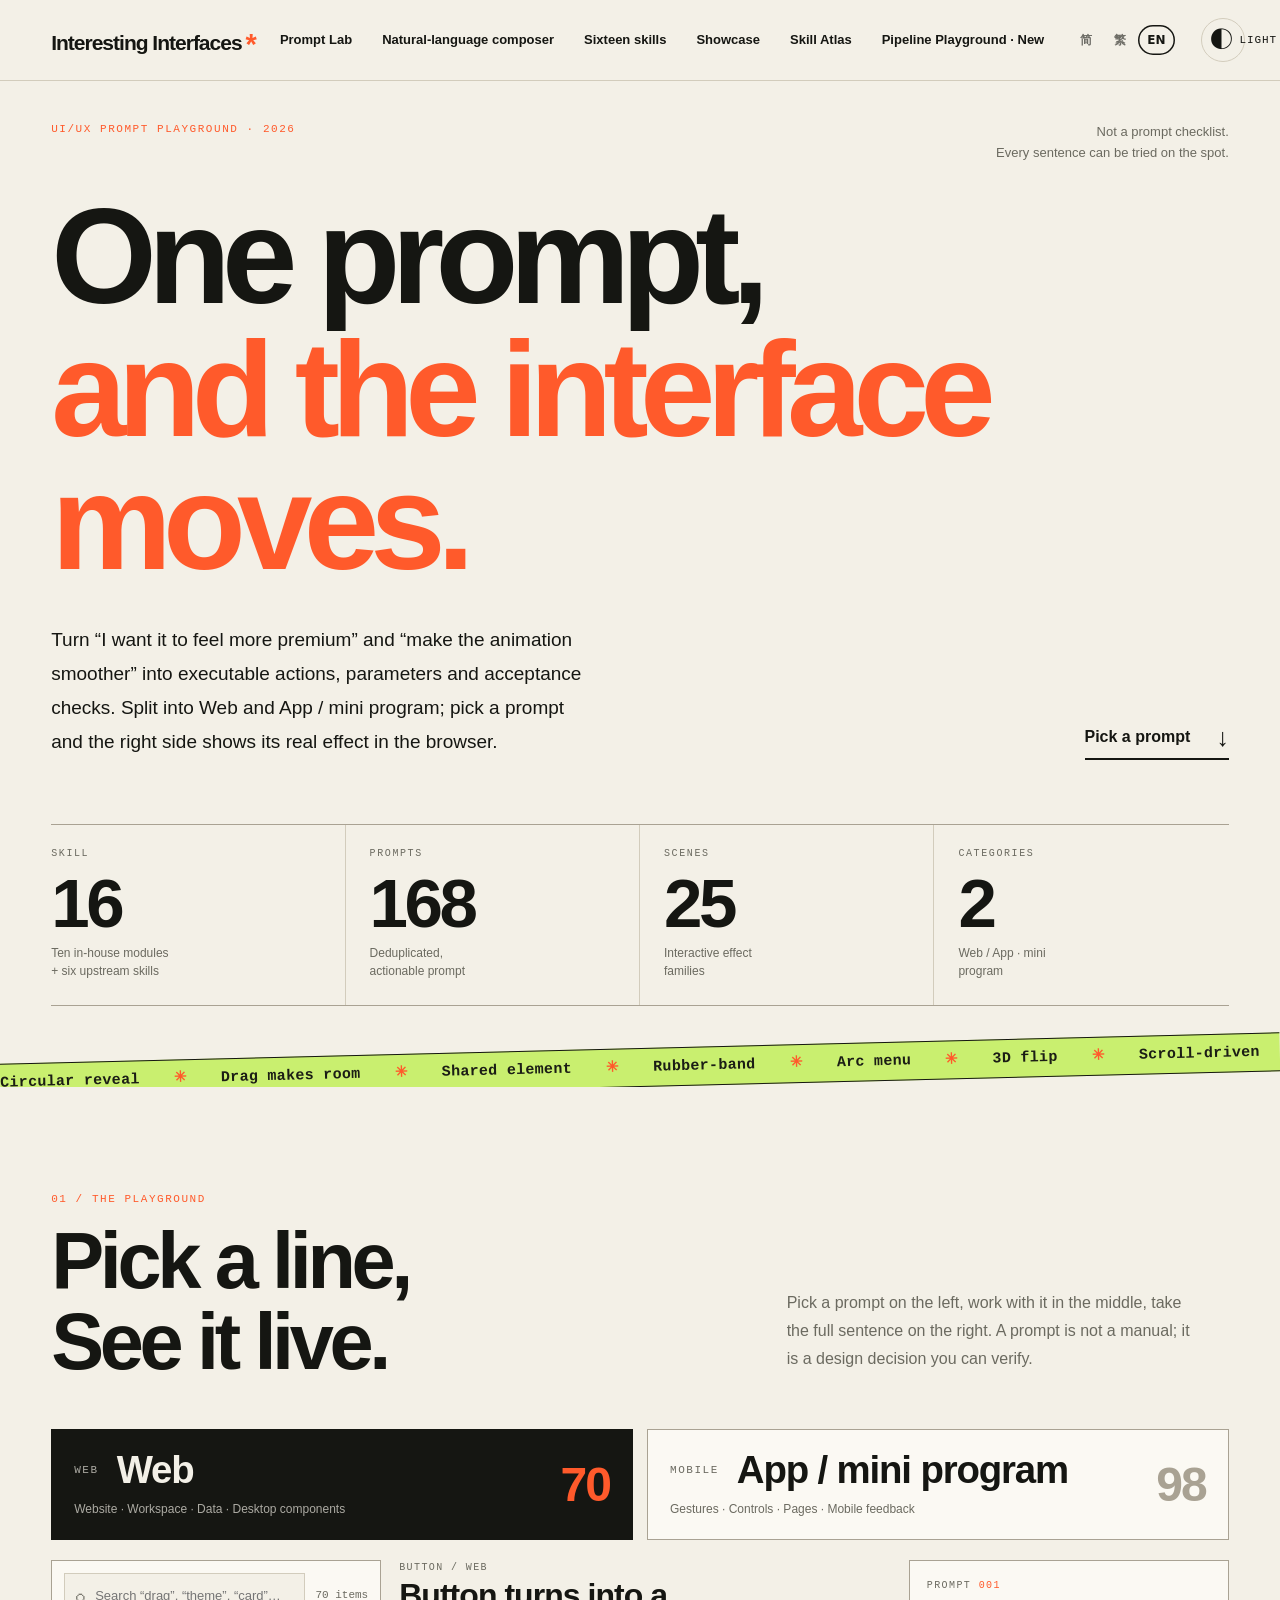
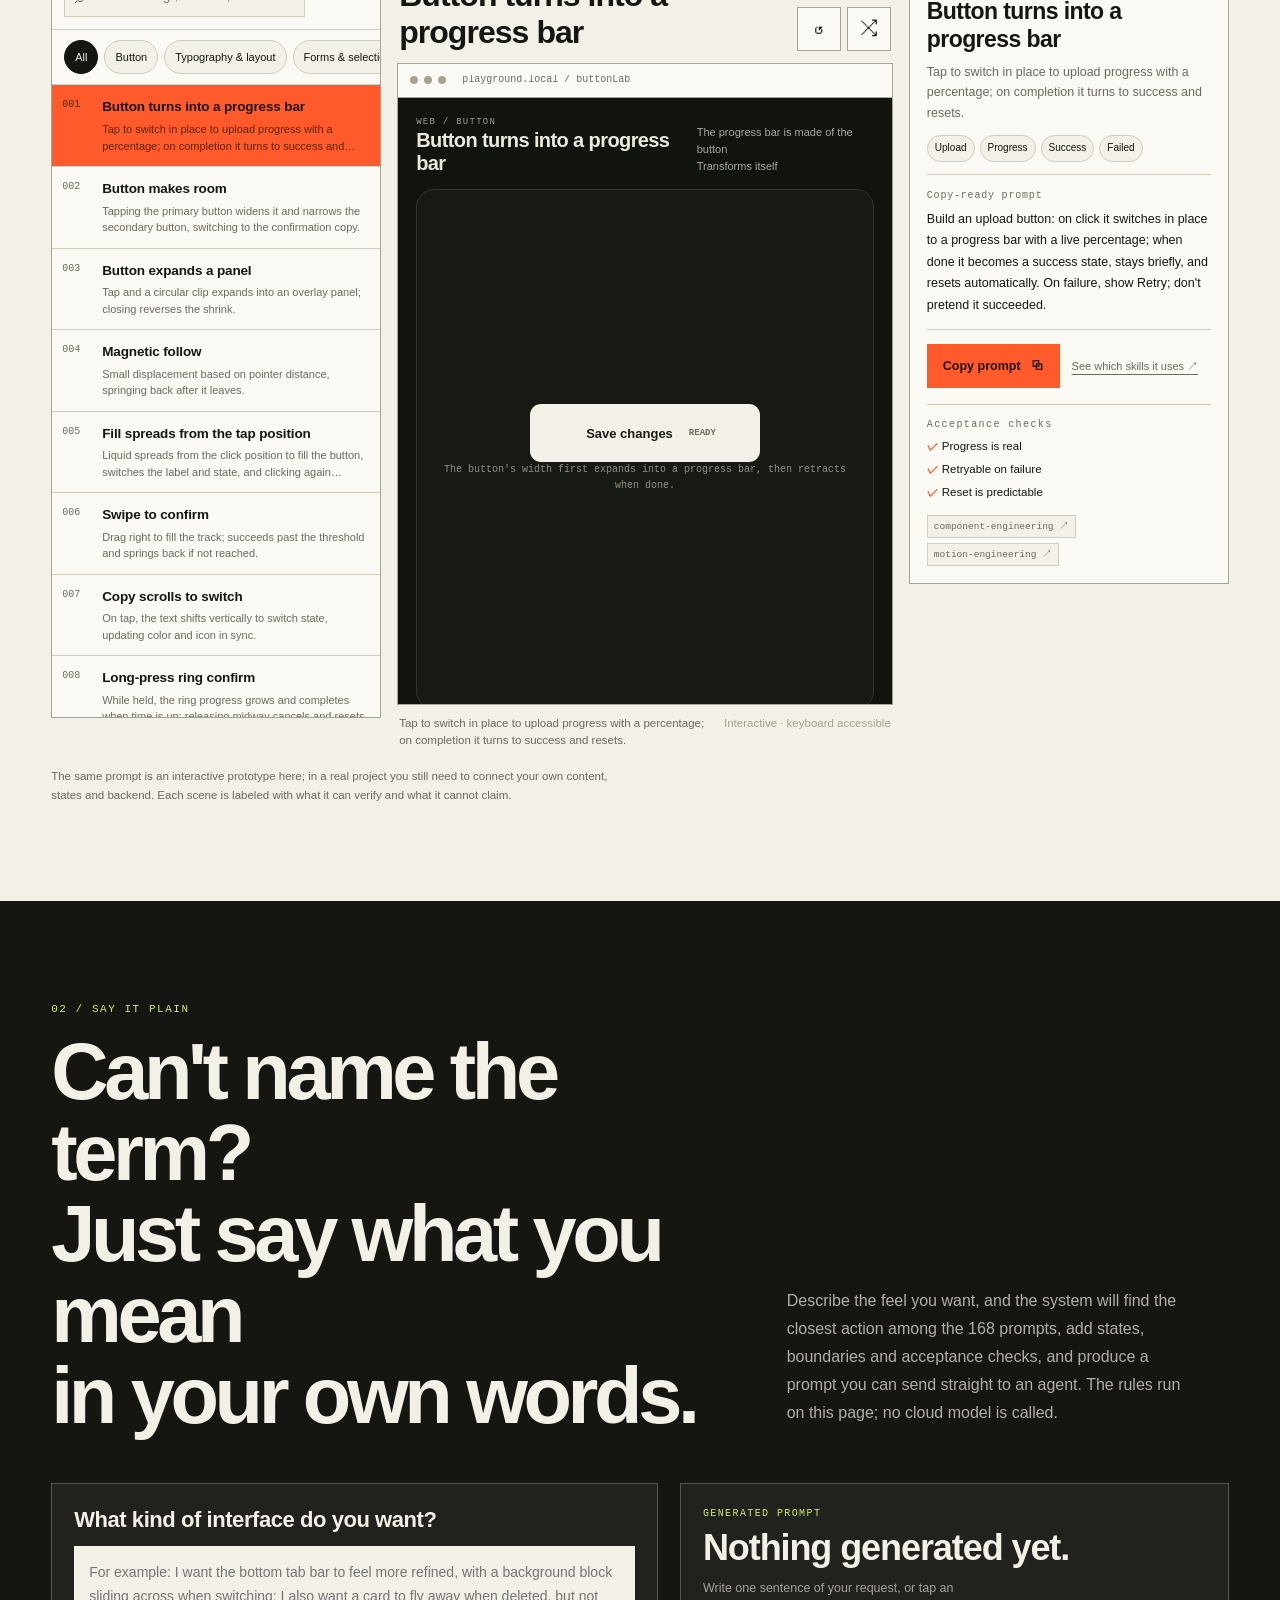
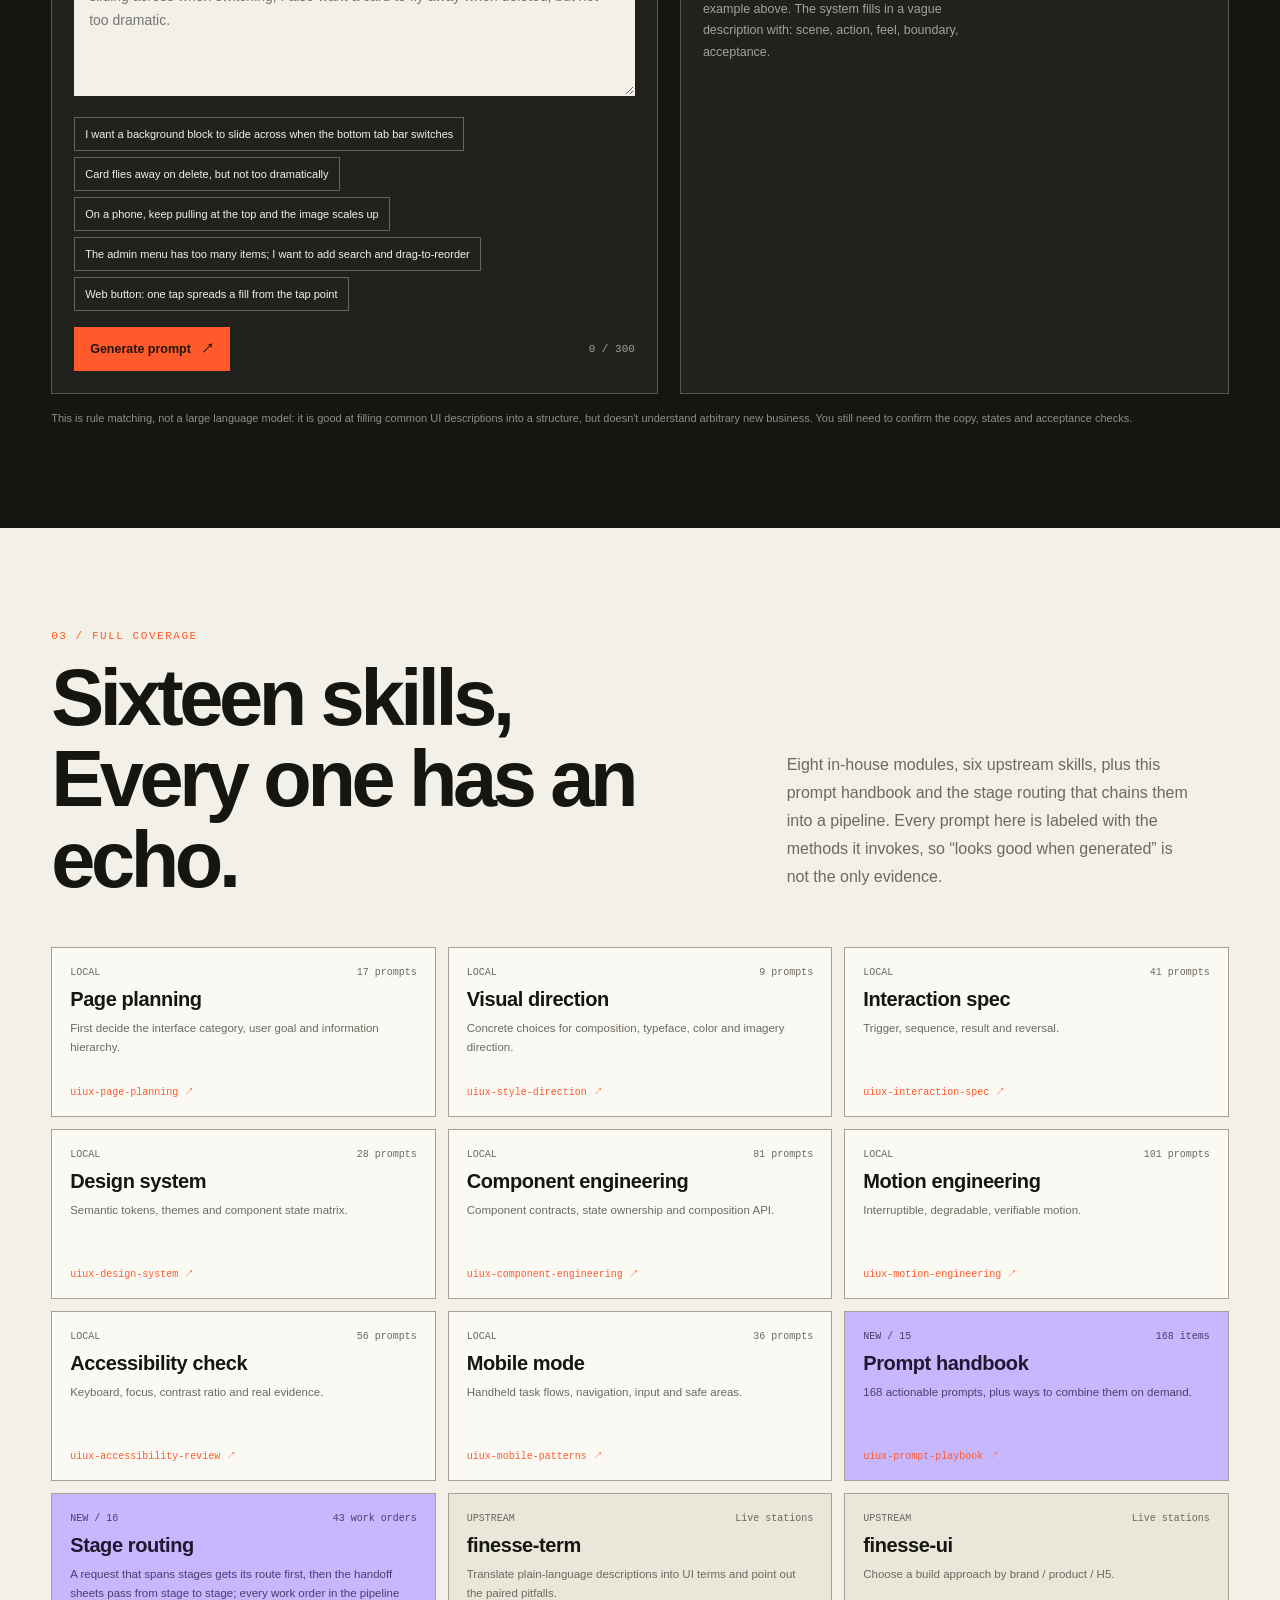
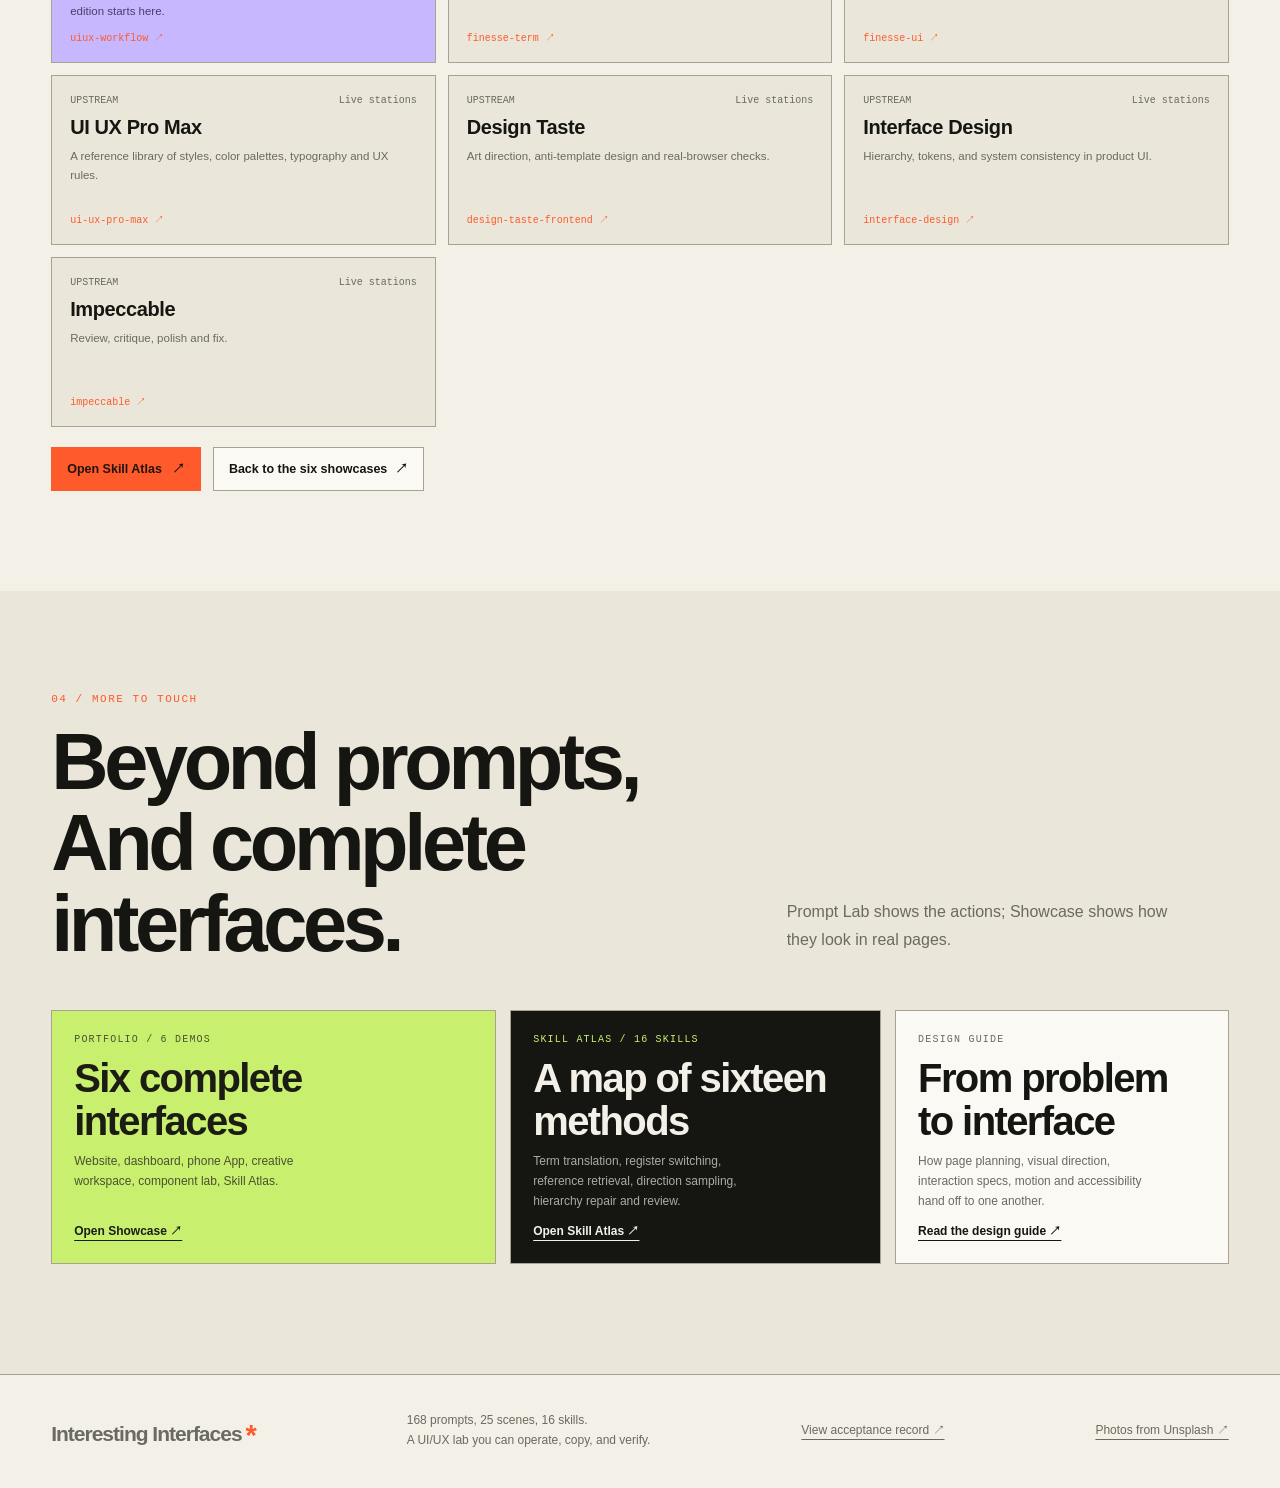
==== commit 02489ec7: "Count sixteen skills everywhere uiux-workflow is the tenth in-house module, so every current claim n" ====
--- a/docs/index.html
+++ b/docs/index.html
@@ -29,7 +29,7 @@
   <nav aria-label="页面导航">
     <a href="#playground">提示词实验室</a>
     <a href="#composer">自然语言生成</a>
-    <a href="#coverage">十五个 Skill</a>
+    <a href="#coverage">十六个 Skill</a>
     <a href="showcase.html">作品展台</a>
     <a href="demos/skills/">技能地图</a>
     <a href="pipeline/">工序版 Playground · 新</a>
@@ -51,7 +51,7 @@
       <a class="hero-cta" href="#playground">开始挑一句 <span aria-hidden="true">↓</span></a>
     </div>
     <dl class="hero-stats">
-      <div><dt>Skill</dt><dd>15</dd><p>九个本地模块 + 六个上游 Skill</p></div>
+      <div><dt>Skill</dt><dd>16</dd><p>十个本地模块 + 六个上游 Skill</p></div>
       <div><dt>Prompts</dt><dd id="stat-prompts">168</dd><p>去重后的可执行提示词</p></div>
       <div><dt>Scenes</dt><dd id="stat-scenes">25</dd><p>可操作的效果家族</p></div>
       <div><dt>Categories</dt><dd>2</dd><p>网页 / App · 小程序</p></div>
@@ -181,9 +181,9 @@
     <div class="section-head">
       <div>
         <p class="kicker">03 / FULL COVERAGE</p>
-        <h2 id="coverage-title">十五个 Skill，<br>每一个都有回声。</h2>
-      </div>
-      <p>八个本项目模块、六个上游 Skill，加上这本提示词手册。这里的每句提示词都标注了它调用了哪些方法，不把「生成得好看」当作唯一证据。</p>
+        <h2 id="coverage-title">十六个 Skill，<br>每一个都有回声。</h2>
+      </div>
+      <p>八个本项目模块、六个上游 Skill，加上这本提示词手册和把它们串成工序的工序统筹。这里的每句提示词都标注了它调用了哪些方法，不把「生成得好看」当作唯一证据。</p>
     </div>
     <div class="skill-grid" id="skill-grid"></div>
     <div class="coverage-actions">
@@ -208,8 +208,8 @@
         <b>打开作品展台 ↗</b>
       </a>
       <a class="archive-card archive-atlas" href="demos/skills/">
-        <span class="archive-kicker">SKILL ATLAS / 15 SKILLS</span>
-        <strong>十五个方法的地图</strong>
+        <span class="archive-kicker">SKILL ATLAS / 16 SKILLS</span>
+        <strong>十六个方法的地图</strong>
         <span>术语翻译、register 切换、资料检索、方向抽样、层级修复与审查。</span>
         <b>打开技能地图 ↗</b>
       </a>
@@ -225,7 +225,7 @@
 
 <footer class="site-footer">
   <a class="wordmark" href="#top">界面有意思<span aria-hidden="true">*</span></a>
-  <p>168 条提示词，25 个场景，15 个 Skill。<br>一个可以被操作、被复制、被验收的 UI/UX 实验室。</p>
+  <p>168 条提示词，25 个场景，16 个 Skill。<br>一个可以被操作、被复制、被验收的 UI/UX 实验室。</p>
   <a href="https://github.com/harveyxiacn/uiux-intent-form-motion-lab/blob/main/SKILL-VALIDATION.md" target="_blank" rel="noopener">查看验收记录 ↗</a>
   <a href="https://github.com/harveyxiacn/uiux-intent-form-motion-lab/blob/main/docs/assets/photos/CREDITS.md" target="_blank" rel="noopener">照片来自 Unsplash ↗</a>
 </footer>
--- a/docs/playground/lab.css
+++ b/docs/playground/lab.css
@@ -212,8 +212,8 @@
 .skill-card:hover p{color:color-mix(in srgb,var(--paper) 72%,transparent)}
 .skill-card .sc-count{margin-top:auto;font:10px/1 var(--mono);color:var(--accent)}
 .skill-card.upstream{background:var(--paper-2)}
-.skill-card.prompt-playbook{background:var(--lilac);color:#1e1830}
-.skill-card.prompt-playbook p,.skill-card.prompt-playbook .sc-top{color:#4a3f6b}
+.skill-card.prompt-playbook,.skill-card.workflow{background:var(--lilac);color:#1e1830}
+.skill-card.prompt-playbook p,.skill-card.prompt-playbook .sc-top,.skill-card.workflow p,.skill-card.workflow .sc-top{color:#4a3f6b}
 .coverage-actions{display:flex;gap:12px;flex-wrap:wrap;margin-top:20px}
 
 /* ---------- archive ---------- */
--- a/docs/playground/states.css
+++ b/docs/playground/states.css
@@ -16,7 +16,7 @@
 .st-trip{display:grid;gap:8px;margin-bottom:26px}
 .st-trip span{padding:12px 14px;border-radius:12px;background:#fffdf7;font-size:13px;font-weight:700;box-shadow:0 1px 0 rgba(26,27,22,.08)}
 .st-send-wrap{position:relative;display:grid;place-items:center;height:70px}
-.st-scene .st-send{display:inline-flex;align-items:center;gap:10px;min-height:52px;min-width:190px;justify-content:center;padding:0 24px;border-radius:999px;background:var(--st-ink);color:#fffdf7;font-size:15px;font-weight:800;transition:background .3s var(--st-ease),transform .15s var(--st-ease)}
+.st-scene .st-send{display:inline-flex;align-items:center;gap:10px;min-height:52px;min-width:190px;justify-content:center;padding:0 24px;border-radius:999px;background:var(--st-ink);color:#fffdf7;font-size:15px;font-weight:800;transition:background calc(.3s*var(--k,1)) var(--st-ease),transform calc(.15s*var(--k,1)) var(--st-ease)}
 .st-send:active{transform:scale(.96)}
 .st-send[data-state=done]{background:var(--st-ok)}
 .st-send[data-state=error]{background:var(--st-err)}
@@ -33,7 +33,7 @@
 
 /* 2. long press */
 .st-press-area{position:relative;min-height:260px}
-.st-press-card{display:grid;grid-template-columns:64px 1fr;align-items:center;gap:12px;width:100%;padding:12px;border-radius:16px;background:#fffdf7;color:inherit;text-align:left;box-shadow:0 1px 2px rgba(26,27,22,.1);transition:transform .3s var(--st-ease),box-shadow .3s var(--st-ease);touch-action:manipulation;-webkit-touch-callout:none}
+.st-press-card{display:grid;grid-template-columns:64px 1fr;align-items:center;gap:12px;width:100%;padding:12px;border-radius:16px;background:#fffdf7;color:inherit;text-align:left;box-shadow:0 1px 2px rgba(26,27,22,.1);transition:transform calc(.3s*var(--k,1)) var(--st-ease),box-shadow calc(.3s*var(--k,1)) var(--st-ease);touch-action:manipulation;-webkit-touch-callout:none}
 .st-press-card.pressing{transform:scale(.98)}
 .st-press-card.lifted{transform:translateY(-6px) scale(1.02);box-shadow:0 18px 34px rgba(26,27,22,.2)}
 .st-press-img{width:64px;height:64px}
@@ -52,29 +52,29 @@
 .st-acc-item{border-radius:14px;background:#fffdf7}
 .st-acc h6{margin:0;font:inherit}
 .st-acc button{display:flex;align-items:center;justify-content:space-between;gap:10px;width:100%;min-height:50px;padding:0 14px;background:none;color:inherit;font-size:14px;font-weight:800;text-align:left}
-.st-acc button i{font-style:normal;transition:transform .3s var(--st-ease)}
+.st-acc button i{font-style:normal;transition:transform calc(.3s*var(--k,1)) var(--st-ease)}
 .st-acc button[aria-expanded=true] i{transform:rotate(180deg)}
-.st-acc-panel{display:grid;grid-template-rows:0fr;transition:grid-template-rows .32s var(--st-ease)}
+.st-acc-panel{display:grid;grid-template-rows:0fr;transition:grid-template-rows calc(.32s*var(--k,1)) var(--st-ease)}
 .st-acc-panel>div{overflow:hidden}
-.st-acc-panel p{margin:0;padding:0 14px 14px;font-size:12px;line-height:1.65;color:var(--st-muted);opacity:0;transition:opacity .22s var(--st-ease)}
+.st-acc-panel p{margin:0;padding:0 14px 14px;font-size:12px;line-height:1.65;color:var(--st-muted);opacity:0;transition:opacity calc(.22s*var(--k,1)) var(--st-ease)}
 .st-acc-panel.open{grid-template-rows:1fr}
-.st-acc-panel.open p{opacity:1;transition-delay:.08s}
+.st-acc-panel.open p{opacity:1;transition-delay:calc(.08s*var(--k,1))}
 .st-after{margin:14px 2px 0;font-size:11px;color:var(--st-muted)}
 
 /* 4. multi select */
 .st-multi-screen{padding-bottom:84px}
 .st-multi-head{display:flex;align-items:flex-start;justify-content:space-between}
 .st-multi{display:grid;gap:6px;margin:0;padding:0;list-style:none}
-.st-multi button{display:grid;grid-template-columns:24px 40px 1fr;align-items:center;gap:10px;width:100%;min-height:52px;padding:6px 10px;border-radius:12px;background:#fffdf7;color:inherit;text-align:left;transition:background .25s var(--st-ease)}
+.st-multi button{display:grid;grid-template-columns:24px 40px 1fr;align-items:center;gap:10px;width:100%;min-height:52px;padding:6px 10px;border-radius:12px;background:#fffdf7;color:inherit;text-align:left;transition:background calc(.25s*var(--k,1)) var(--st-ease)}
 .st-multi button[aria-checked=true]{background:#ffe9df}
 .st-multi .mx-img{width:40px;height:40px;border-radius:8px}
 .st-multi b{display:block;font-size:13px}
 .st-multi small{font-size:10px;color:var(--st-muted)}
-.st-box{display:grid;place-items:center;width:22px;height:22px;border-radius:7px;border:2px solid #b9b2a2;background:#fffdf7;color:#fffdf7;transition:background .22s var(--st-ease),border-color .22s var(--st-ease)}
-.st-box svg{width:15px;height:15px;stroke-dasharray:24;stroke-dashoffset:24;transition:stroke-dashoffset .26s var(--st-ease) .04s}
+.st-box{display:grid;place-items:center;width:22px;height:22px;border-radius:7px;border:2px solid #b9b2a2;background:#fffdf7;color:#fffdf7;transition:background calc(.22s*var(--k,1)) var(--st-ease),border-color calc(.22s*var(--k,1)) var(--st-ease)}
+.st-box svg{width:15px;height:15px;stroke-dasharray:24;stroke-dashoffset:24;transition:stroke-dashoffset calc(.26s*var(--k,1)) var(--st-ease) calc(.04s*var(--k,1))}
 [aria-checked=true]>.st-box{background:var(--st-accent);border-color:var(--st-accent)}
 [aria-checked=true]>.st-box svg{stroke-dashoffset:0}
-.st-bar{position:absolute;left:10px;right:10px;bottom:10px;display:flex;align-items:center;gap:8px;padding:10px 10px 10px 16px;border-radius:16px;background:var(--st-ink);color:#fffdf7;transform:translateY(130%);transition:transform .32s var(--st-ease);box-shadow:0 14px 30px rgba(26,27,22,.3)}
+.st-bar{position:absolute;left:10px;right:10px;bottom:10px;display:flex;align-items:center;gap:8px;padding:10px 10px 10px 16px;border-radius:16px;background:var(--st-ink);color:#fffdf7;transform:translateY(130%);transition:transform calc(.32s*var(--k,1)) var(--st-ease);box-shadow:0 14px 30px rgba(26,27,22,.3)}
 .st-bar.up{transform:none}
 .st-bar b{flex:1;font-size:13px}
 .st-bar button{min-height:40px;padding:0 14px;border-radius:10px;background:#3a3c33;color:#fffdf7;font-size:12px;font-weight:800}
@@ -93,7 +93,7 @@
 
 /* 6. flip */
 .st-flip-screen{perspective:1000px}
-.st-flip{position:relative;display:block;width:100%;height:200px;padding:0;background:none;color:inherit;transform-style:preserve-3d;transition:transform .35s var(--st-ease);border-radius:18px}
+.st-flip{position:relative;display:block;width:100%;height:200px;padding:0;background:none;color:inherit;transform-style:preserve-3d;transition:transform calc(.35s*var(--k,1)) var(--st-ease);border-radius:18px}
 .st-flip.flipped{transform:rotateY(180deg)}
 .st-face{position:absolute;inset:0;display:grid;align-content:space-between;justify-items:start;padding:18px;border-radius:18px;text-align:left;backface-visibility:hidden;-webkit-backface-visibility:hidden;box-shadow:0 14px 30px rgba(26,27,22,.22)}
 .st-front{background:linear-gradient(135deg,#ff7a4d,#ff5a2b 55%,#d9431c);color:#1f120b}
@@ -111,9 +111,9 @@
 .st-search input:focus{outline:none}
 .st-search:focus-within{outline:2px solid var(--focus);outline-offset:2px}
 .st-chips{position:relative;display:flex;gap:4px;margin:12px 0;padding:4px;border-radius:999px;background:#e8e2d4}
-.st-chips button{position:relative;z-index:1;flex:1;min-height:36px;border-radius:999px;background:none;color:var(--st-ink);font-size:12px;font-weight:800;transition:color .25s var(--st-ease)}
+.st-chips button{position:relative;z-index:1;flex:1;min-height:36px;border-radius:999px;background:none;color:var(--st-ink);font-size:12px;font-weight:800;transition:color calc(.25s*var(--k,1)) var(--st-ease)}
 .st-chips button[aria-pressed=true]{color:#fffdf7}
-.st-chip-bg{position:absolute;left:0;top:4px;bottom:4px;border-radius:999px;background:var(--st-ink);transition:transform .3s var(--st-ease),width .3s var(--st-ease)}
+.st-chip-bg{position:absolute;left:0;top:4px;bottom:4px;border-radius:999px;background:var(--st-ink);transition:transform calc(.3s*var(--k,1)) var(--st-ease),width calc(.3s*var(--k,1)) var(--st-ease)}
 .st-results{display:grid;grid-template-columns:1fr 1fr;gap:10px;margin:0;padding:0;list-style:none}
 .st-results li{display:grid;gap:2px}
 .st-results .mx-img{height:84px}
@@ -124,16 +124,16 @@
 /* 8. steps */
 .st-steps{display:grid;grid-template-columns:repeat(4,1fr);margin:6px 0 22px;padding:0;list-style:none}
 .st-steps li{position:relative;display:grid;justify-items:center;gap:6px;text-align:center}
-.st-steps small{font-size:10px;font-weight:700;color:var(--st-muted);transition:color .3s var(--st-ease)}
-.st-dot{position:relative;z-index:1;display:grid;place-items:center;width:30px;height:30px;border-radius:50%;background:#e8e2d4;color:#7c7769;font-size:12px;transition:background .3s var(--st-ease),color .3s var(--st-ease),box-shadow .3s var(--st-ease)}
-.st-dot svg{position:absolute;width:16px;height:16px;stroke-dasharray:24;stroke-dashoffset:24;opacity:0;transition:stroke-dashoffset .3s var(--st-ease) .05s,opacity .1s}
+.st-steps small{font-size:10px;font-weight:700;color:var(--st-muted);transition:color calc(.3s*var(--k,1)) var(--st-ease)}
+.st-dot{position:relative;z-index:1;display:grid;place-items:center;width:30px;height:30px;border-radius:50%;background:#e8e2d4;color:#7c7769;font-size:12px;transition:background calc(.3s*var(--k,1)) var(--st-ease),color calc(.3s*var(--k,1)) var(--st-ease),box-shadow calc(.3s*var(--k,1)) var(--st-ease)}
+.st-dot svg{position:absolute;width:16px;height:16px;stroke-dasharray:24;stroke-dashoffset:24;opacity:0;transition:stroke-dashoffset calc(.3s*var(--k,1)) var(--st-ease) calc(.05s*var(--k,1)),opacity calc(.1s*var(--k,1))}
 .st-steps li.current .st-dot{background:var(--st-ink);color:#fffdf7;box-shadow:0 0 0 5px rgba(255,90,43,.25)}
 .st-steps li.current small,.st-steps li.done small{color:var(--st-ink)}
 .st-steps li.done .st-dot{background:var(--st-ok);color:#fff;box-shadow:none}
 .st-steps li.done .st-dot b{opacity:0}
 .st-steps li.done .st-dot svg{stroke-dashoffset:0;opacity:1}
 .st-line{position:absolute;top:14px;left:calc(50% + 17px);right:calc(-50% + 17px);height:3px;border-radius:3px;background:#e0d9ca;overflow:hidden}
-.st-line i{display:block;height:100%;background:var(--st-ok);transform:scaleX(0);transform-origin:left;transition:transform .32s var(--st-ease)}
+.st-line i{display:block;height:100%;background:var(--st-ok);transform:scaleX(0);transform-origin:left;transition:transform calc(.32s*var(--k,1)) var(--st-ease)}
 .st-steps li.done .st-line i{transform:scaleX(1)}
 .st-desc-wrap{min-height:110px;padding:16px;border-radius:14px;background:#fffdf7;overflow:hidden}
 .st-desc b{font-size:15px}
@@ -147,5 +147,5 @@
 @media (prefers-reduced-motion:reduce){
   .st-scene *,.st-scene *::before,.st-scene *::after{transition-duration:.01ms!important;animation-duration:.01ms!important}
   .st-flip{transition:none}
-  .st-flip .st-face{transition:opacity .2s}
+  .st-flip .st-face{transition:opacity calc(.2s*var(--k,1))}
 }
--- a/docs/playground/neu.css
+++ b/docs/playground/neu.css
@@ -1,6 +1,6 @@
 /* Light neumorphism scenes for the web family 「新拟态组件」 (neu.js).
    One surface colour; depth comes from a light shadow (top-left) and a dark shadow (bottom-right). 600ms ease. */
-.nu-scene{--nu-bg:#e4e8ee;--nu-hi:#ffffff;--nu-lo:#bec4cf;--nu-ink:#2b3140;--nu-muted:#566070;--nu-accent:#ff6a3d;--nu-ok:#2f9d62;--nu-ease:cubic-bezier(.25,.8,.25,1);--nu-dur:.6s;
+.nu-scene{--nu-bg:#e4e8ee;--nu-hi:#ffffff;--nu-lo:#bec4cf;--nu-ink:#2b3140;--nu-muted:#566070;--nu-accent:#ff6a3d;--nu-ok:#2f9d62;--nu-ease:cubic-bezier(.25,.8,.25,1);--nu-dur:calc(.6s*var(--k,1));
   --nu-raised:8px 8px 18px var(--nu-lo),-8px -8px 18px var(--nu-hi);
   --nu-raised-sm:4px 4px 10px var(--nu-lo),-4px -4px 10px var(--nu-hi);
   --nu-inset:inset 5px 5px 12px var(--nu-lo),inset -5px -5px 12px var(--nu-hi);
@@ -13,7 +13,7 @@
 .nu-scene .mono{font-family:var(--mono)}
 .nu-row{display:flex;align-items:center;justify-content:center;gap:18px}
 /* scene buttons below are prefixed with the scene class: lab.css sets .scene button{color:inherit} */
-.nu-scene .nu-btn{display:grid;place-items:center;width:52px;height:52px;border-radius:50%;background:var(--nu-bg);color:var(--nu-ink);font-size:20px;font-weight:800;box-shadow:var(--nu-raised-sm);transition:box-shadow var(--nu-dur) var(--nu-ease),transform var(--nu-dur) var(--nu-ease),color .3s}
+.nu-scene .nu-btn{display:grid;place-items:center;width:52px;height:52px;border-radius:50%;background:var(--nu-bg);color:var(--nu-ink);font-size:20px;font-weight:800;box-shadow:var(--nu-raised-sm);transition:box-shadow var(--nu-dur) var(--nu-ease),transform var(--nu-dur) var(--nu-ease),color calc(.3s*var(--k,1))}
 .nu-btn:hover{color:var(--nu-accent)}
 .nu-btn:active{box-shadow:var(--nu-inset-sm);transform:scale(.96);transition-duration:.12s}
 .nu-btn:disabled{color:#9aa1ad;box-shadow:var(--nu-inset-sm);cursor:not-allowed}
@@ -29,7 +29,7 @@
 .nu-bulb::after{content:"";position:absolute;inset:22px;border-radius:50%;background:#c9ced8;transition:background var(--nu-dur) var(--nu-ease),box-shadow var(--nu-dur) var(--nu-ease)}
 .nu-light.on .nu-bulb::after{background:#ffd27a;box-shadow:0 0 26px 10px rgba(255,190,90,.55)}
 .nu-switch{position:relative;width:132px;height:62px;border-radius:999px;background:var(--nu-bg);box-shadow:var(--nu-inset)}
-.nu-knob{position:absolute;left:7px;top:7px;width:48px;height:48px;border-radius:50%;background:var(--nu-bg);box-shadow:var(--nu-raised-sm);transition:transform var(--nu-dur) var(--nu-ease),box-shadow .2s var(--nu-ease),background var(--nu-dur)}
+.nu-knob{position:absolute;left:7px;top:7px;width:48px;height:48px;border-radius:50%;background:var(--nu-bg);box-shadow:var(--nu-raised-sm);transition:transform var(--nu-dur) var(--nu-ease),box-shadow calc(.2s*var(--k,1)) var(--nu-ease),background var(--nu-dur)}
 .nu-switch.held .nu-knob{box-shadow:var(--nu-inset-sm);transform:scale(.94)}
 .nu-switch[aria-checked=true] .nu-knob{transform:translateX(70px);background:linear-gradient(145deg,#ff8a5f,#ff5a2b)}
 .nu-switch[aria-checked=true].held .nu-knob{transform:translateX(70px) scale(.94)}
@@ -42,7 +42,7 @@
 .nu-dial svg{position:absolute;inset:0;width:100%;height:100%;fill:none}
 .nu-ticks line{stroke:#8f97a4;stroke-width:1.5;stroke-linecap:round}
 .nu-track{stroke:#cfd4dc;stroke-width:6;stroke-linecap:round}
-.nu-arc{stroke:var(--nu-accent);stroke-width:6;stroke-linecap:round;transition:stroke-dasharray .12s linear}
+.nu-arc{stroke:var(--nu-accent);stroke-width:6;stroke-linecap:round;transition:stroke-dasharray calc(.12s*var(--k,1)) linear}
 .nu-knob-face{position:absolute;inset:40px;border-radius:50%;background:var(--nu-bg);box-shadow:var(--nu-raised)}
 .nu-dot{position:absolute;left:50%;top:12px;width:10px;height:10px;margin-left:-5px;border-radius:50%;background:var(--nu-accent);box-shadow:0 0 8px rgba(255,106,61,.6)}
 .nu-temp{position:absolute;inset:0;display:flex;align-items:center;justify-content:center;pointer-events:none}
@@ -57,7 +57,7 @@
 .nu-spectrum i{width:6px;height:100%;border-radius:3px;background:var(--nu-accent);transform:scaleY(.08);transform-origin:bottom;opacity:.85;transition:transform var(--nu-dur) var(--nu-ease)}
 .nu-spectrum.live i{transition:none}
 .nu-progress{width:100%;height:10px;border-radius:999px;background:var(--nu-bg);box-shadow:var(--nu-inset-sm);overflow:hidden}
-.nu-progress i{display:block;height:100%;border-radius:999px;background:linear-gradient(90deg,#ff8a5f,#ff5a2b);transform:scaleX(0);transform-origin:left;transition:transform .25s linear}
+.nu-progress i{display:block;height:100%;border-radius:999px;background:linear-gradient(90deg,#ff8a5f,#ff5a2b);transform:scaleX(0);transform-origin:left;transition:transform calc(.25s*var(--k,1)) linear}
 .nu-times{display:flex;justify-content:space-between;width:100%;margin-top:-8px;font-size:10px;color:var(--nu-muted)}
 .nu-scene .nu-play{width:68px;height:68px;font-size:20px;color:var(--nu-accent)}
 .nu-play.pressed{box-shadow:var(--nu-inset)}
@@ -66,7 +66,7 @@
 .nu-files{display:grid;gap:8px;width:100%}
 .nu-file{display:flex;justify-content:space-between;align-items:center;padding:10px 14px;border-radius:14px;background:var(--nu-bg);box-shadow:var(--nu-raised-sm);font-size:12px}
 .nu-file small{color:var(--nu-muted)}
-.nu-well{display:grid;justify-items:center;gap:6px;width:100%;padding:20px 12px;border-radius:20px;background:var(--nu-bg);color:var(--nu-ink);font-size:13px;font-weight:700;box-shadow:var(--nu-inset);transition:box-shadow var(--nu-dur) var(--nu-ease),color .3s}
+.nu-well{display:grid;justify-items:center;gap:6px;width:100%;padding:20px 12px;border-radius:20px;background:var(--nu-bg);color:var(--nu-ink);font-size:13px;font-weight:700;box-shadow:var(--nu-inset);transition:box-shadow var(--nu-dur) var(--nu-ease),color calc(.3s*var(--k,1))}
 .nu-well:hover{color:var(--nu-accent)}
 .nu-well[aria-disabled=true]{cursor:progress}
 .nu-well-icon{display:grid;place-items:center;width:42px;height:42px;border-radius:50%;background:var(--nu-bg);box-shadow:var(--nu-raised-sm);font-size:18px;transition:background var(--nu-dur) var(--nu-ease),color var(--nu-dur)}
@@ -78,7 +78,7 @@
 /* 5. booking */
 .nu-booking{justify-items:stretch;text-align:left}
 .nu-days{display:grid;grid-template-columns:repeat(5,1fr);gap:8px}
-.nu-day,.nu-slot{display:grid;justify-items:center;gap:2px;padding:10px 0;border-radius:16px;background:var(--nu-bg);color:var(--nu-ink);box-shadow:var(--nu-raised-sm);transition:box-shadow var(--nu-dur) var(--nu-ease),color .3s}
+.nu-day,.nu-slot{display:grid;justify-items:center;gap:2px;padding:10px 0;border-radius:16px;background:var(--nu-bg);color:var(--nu-ink);box-shadow:var(--nu-raised-sm);transition:box-shadow var(--nu-dur) var(--nu-ease),color calc(.3s*var(--k,1))}
 .nu-day small{font-size:10px;color:var(--nu-muted)}
 .nu-day b{font:900 18px/1 var(--display)}
 .nu-day:hover,.nu-slot:hover:not(:disabled){color:var(--nu-accent)}
--- a/docs/playground/menu.css
+++ b/docs/playground/menu.css
@@ -40,7 +40,7 @@
 .mn-side{display:grid;align-content:start;gap:4px;padding:18px 12px;background:var(--mn-card);border-right:1px solid var(--mn-line)}
 .mn-side .mn-brand{padding:4px 10px 14px}
 /* scene buttons below are prefixed with the scene class: lab.css sets .scene button{color:inherit} */
-.mn-scene .mn-item{display:flex;align-items:center;gap:10px;width:100%;min-height:40px;padding:0 12px;border-radius:var(--mn-r);background:none;color:var(--mn-muted);font-size:13px;font-weight:700;text-align:left;transition:background .2s var(--mn-ease),color .2s var(--mn-ease)}
+.mn-scene .mn-item{display:flex;align-items:center;gap:10px;width:100%;min-height:40px;padding:0 12px;border-radius:var(--mn-r);background:none;color:var(--mn-muted);font-size:13px;font-weight:700;text-align:left;transition:background calc(.2s*var(--k,1)) var(--mn-ease),color calc(.2s*var(--k,1)) var(--mn-ease)}
 .mn-item:hover{background:var(--mn-bg);color:var(--mn-ink)}
 .mn-item[aria-current]{background:var(--mn-ink);color:#fff;box-shadow:0 6px 14px rgba(20,24,32,.18)}
 .mn-grouped{gap:14px}
@@ -52,14 +52,14 @@
 .mn-v-capsule,.mn-v-tabs{grid-template-columns:none;grid-template-rows:auto 1fr;align-content:start}
 .mn-top{display:flex;align-items:center;justify-content:space-between;gap:var(--mn-gap);padding:12px 18px;background:var(--mn-card);border-bottom:1px solid var(--mn-line)}
 nav.mn-capsule{position:relative;display:flex;gap:2px;padding:4px;border-radius:999px;background:var(--mn-bg)}
-nav.mn-capsule button{position:relative;z-index:1;min-height:34px;padding:0 16px;border-radius:999px;background:none;color:var(--mn-muted);font-size:12px;font-weight:800;transition:color .25s var(--mn-ease)}
+nav.mn-capsule button{position:relative;z-index:1;min-height:34px;padding:0 16px;border-radius:999px;background:none;color:var(--mn-muted);font-size:12px;font-weight:800;transition:color calc(.25s*var(--k,1)) var(--mn-ease)}
 nav.mn-capsule button:hover{color:var(--mn-ink)}
 nav.mn-capsule button[aria-current]{color:#fff}
-.mn-pill{position:absolute;left:0;top:4px;bottom:4px;border-radius:999px;background:var(--mn-ink);box-shadow:0 4px 10px rgba(20,24,32,.25);transition:transform .3s var(--mn-ease),width .3s var(--mn-ease)}
+.mn-pill{position:absolute;left:0;top:4px;bottom:4px;border-radius:999px;background:var(--mn-ink);box-shadow:0 4px 10px rgba(20,24,32,.25);transition:transform calc(.3s*var(--k,1)) var(--mn-ease),width calc(.3s*var(--k,1)) var(--mn-ease)}
 nav.mn-tabs{display:flex;gap:6px}
-nav.mn-tabs button{display:inline-flex;align-items:center;gap:7px;min-height:36px;padding:0 14px;border-radius:var(--mn-r);background:none;color:var(--mn-muted);font-size:12px;font-weight:800;transition:background .2s var(--mn-ease),color .2s var(--mn-ease)}
+nav.mn-tabs button{display:inline-flex;align-items:center;gap:7px;min-height:36px;padding:0 14px;border-radius:var(--mn-r);background:none;color:var(--mn-muted);font-size:12px;font-weight:800;transition:background calc(.2s*var(--k,1)) var(--mn-ease),color calc(.2s*var(--k,1)) var(--mn-ease)}
 nav.mn-tabs button:hover{background:var(--mn-bg);color:var(--mn-ink)}
-nav.mn-tabs button i{width:6px;height:6px;border-radius:50%;background:transparent;transition:background .2s}
+nav.mn-tabs button i{width:6px;height:6px;border-radius:50%;background:transparent;transition:background calc(.2s*var(--k,1))}
 nav.mn-tabs button[aria-current]{background:var(--mn-ink);color:#fff}
 nav.mn-tabs button[aria-current] i{background:#9be15d}
 .mn-stage{display:grid;grid-template-columns:repeat(5,1fr);gap:4px;margin:10px 0 0;padding:0;list-style:none}
@@ -73,11 +73,11 @@
 .mn-logo{display:grid;place-items:center;width:36px;height:36px;margin-bottom:10px;border-radius:var(--mn-r);background:var(--mn-ink);color:#fff;font:900 15px/1 var(--display)}
 .mn-rail-top,.mn-rail-bottom{display:grid;gap:6px}
 .mn-rail-bottom{margin-top:auto}
-.mn-scene .mn-rail-btn{position:relative;display:grid;place-items:center;width:44px;height:44px;border-radius:var(--mn-r);background:none;color:var(--mn-muted);transition:background .2s var(--mn-ease),color .2s var(--mn-ease)}
+.mn-scene .mn-rail-btn{position:relative;display:grid;place-items:center;width:44px;height:44px;border-radius:var(--mn-r);background:none;color:var(--mn-muted);transition:background calc(.2s*var(--k,1)) var(--mn-ease),color calc(.2s*var(--k,1)) var(--mn-ease)}
 .mn-rail-btn .mn-ic{width:20px;height:20px}
 .mn-rail-btn:hover{background:var(--mn-bg);color:var(--mn-ink)}
 .mn-rail-btn[aria-current]{background:var(--mn-ink);color:#fff}
-.mn-tip{position:absolute;left:52px;top:50%;z-index:4;padding:5px 9px;border-radius:8px;background:var(--mn-ink);color:#fff;font-size:11px;font-weight:700;white-space:nowrap;pointer-events:none;opacity:0;transform:translate(-4px,-50%);transition:opacity .15s,transform .15s}
+.mn-tip{position:absolute;left:52px;top:50%;z-index:4;padding:5px 9px;border-radius:8px;background:var(--mn-ink);color:#fff;font-size:11px;font-weight:700;white-space:nowrap;pointer-events:none;opacity:0;transform:translate(-4px,-50%);transition:opacity calc(.15s*var(--k,1)),transform calc(.15s*var(--k,1))}
 .mn-rail-btn:hover .mn-tip,.mn-rail-btn:focus-visible .mn-tip{opacity:1;transform:translate(0,-50%)}
 /* brand: dark dashboard, coral selection */
 .mn-v-brand{--mn-bg:#16181d;--mn-card:#20232a;--mn-ink:#f1f2f4;--mn-muted:#a3a9b5;--mn-line:#2c3038}
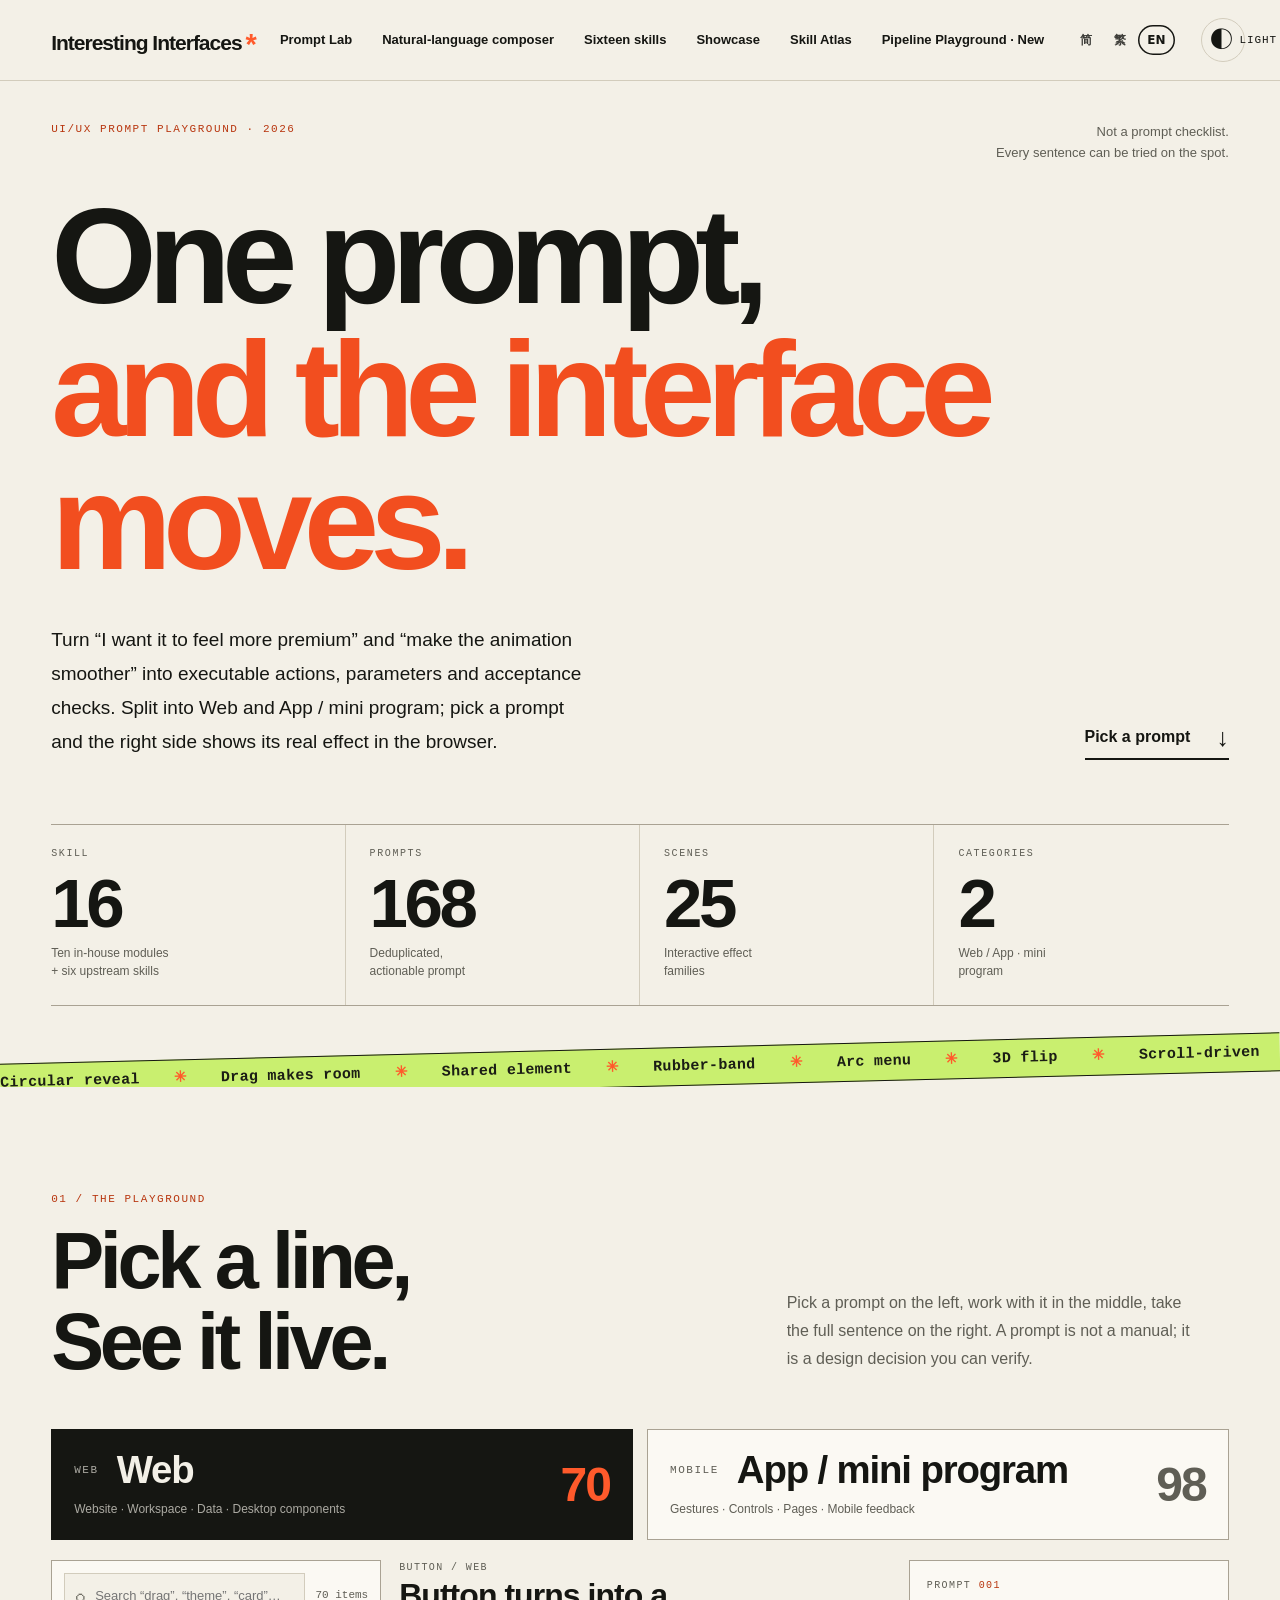
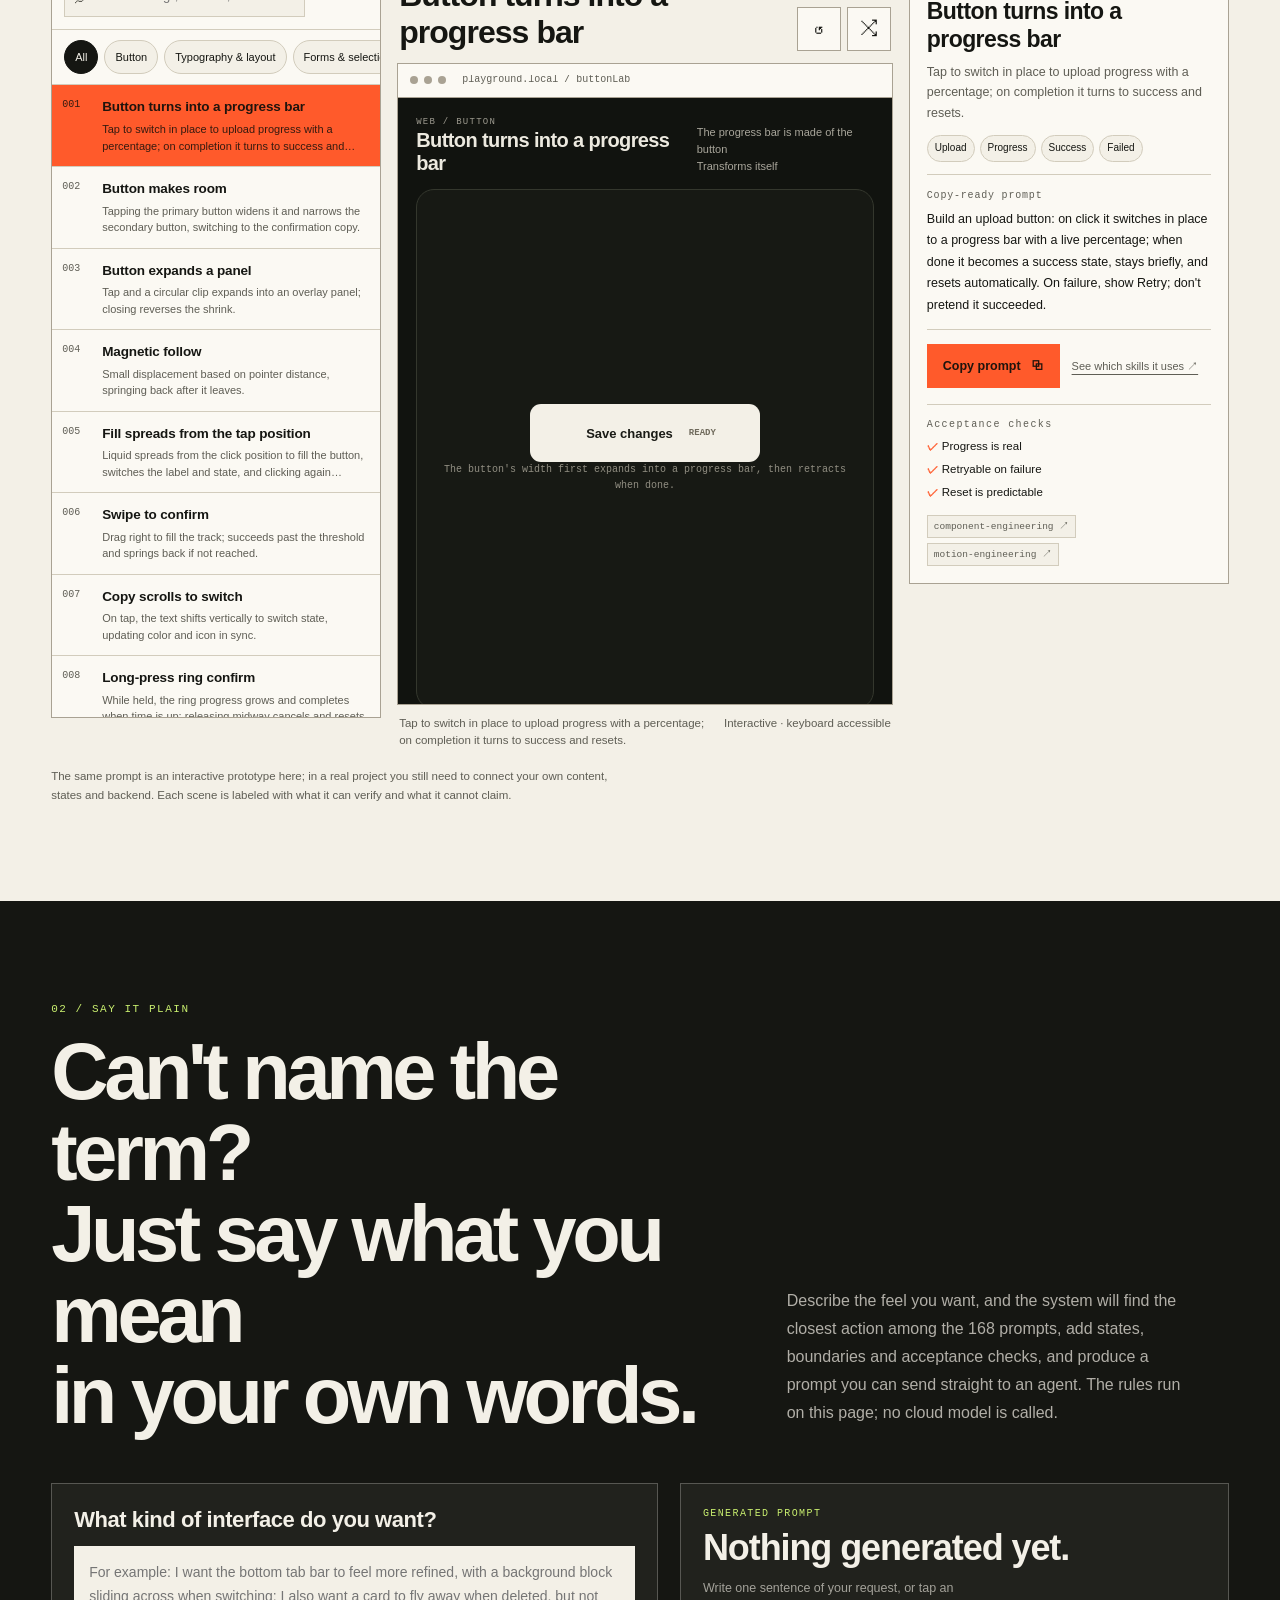
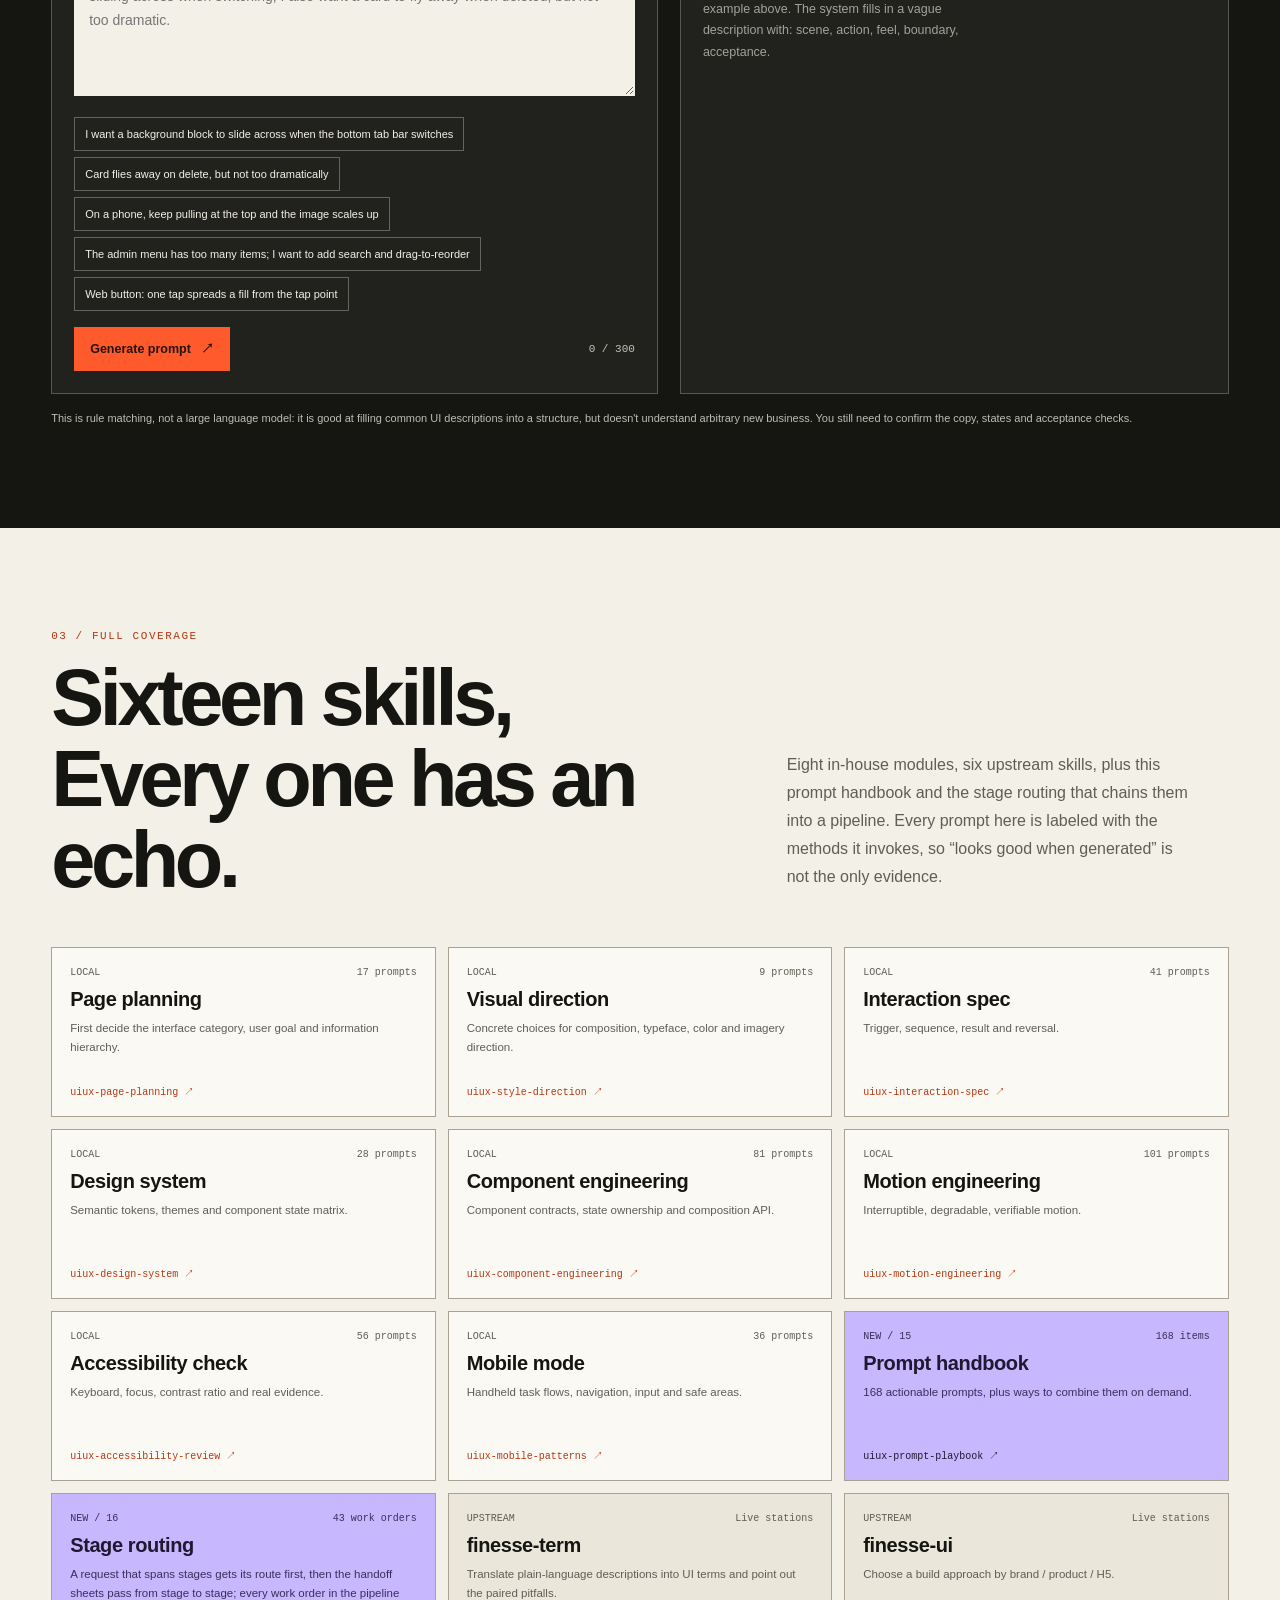
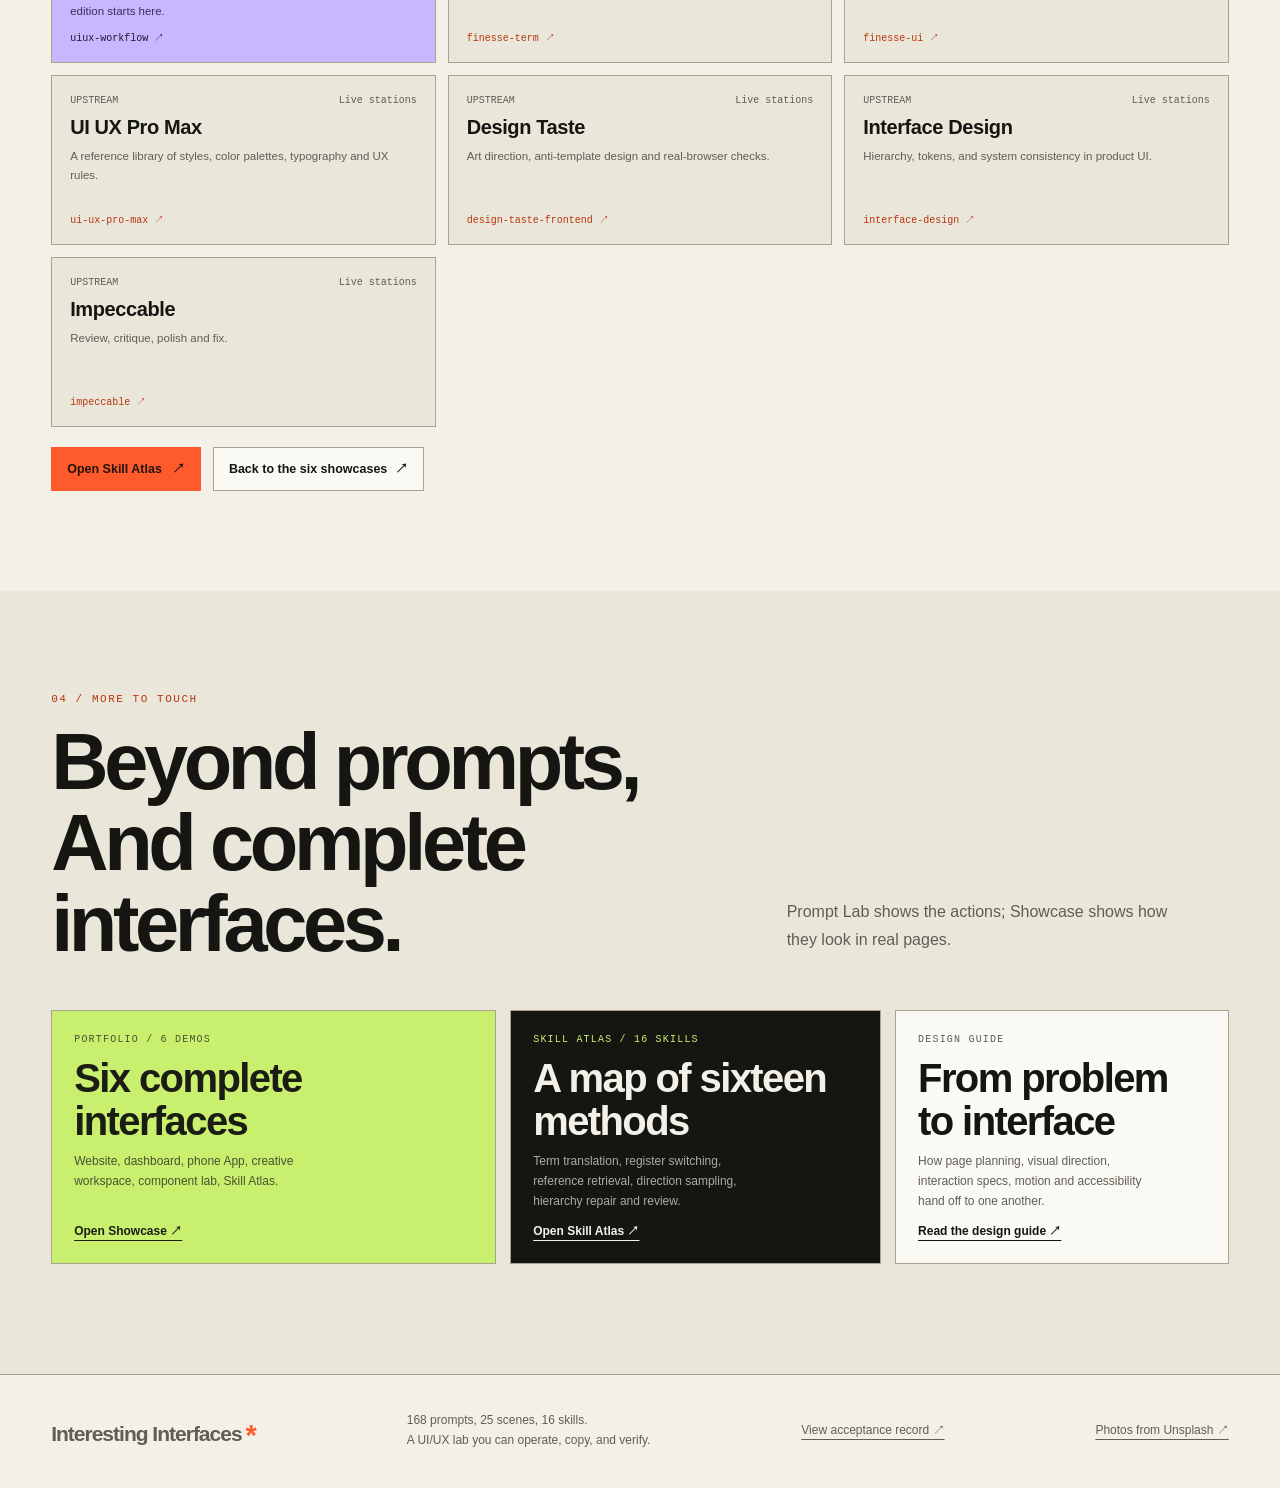
==== commit 6e7289a7: "Fix accessibility audit findings and add share previews A rendered axe-core audit of all ten pages (" ====
--- a/docs/index.html
+++ b/docs/index.html
@@ -5,7 +5,7 @@
   <meta name="viewport" content="width=device-width,initial-scale=1">
   <script src="i18n/i18n.js" data-groups="lab"></script>
   <meta name="theme-color" content="#f3f0e7">
-  <meta name="description" content="UI/UX 提示词实验室：按网页与 App / 小程序分类，选择提示词即可看到真实可操作的界面效果，并可用自然语言生成提示词。">
+  <meta name="description" content="UI/UX 提示词实验室：按网页与 App / 小程序分类，选择提示词即可看到真实可操作的界面效果，并可用自然语言生成提示词。"><meta property="og:type" content="website"><meta property="og:site_name" content="UI/UX 实验室"><meta property="og:title" content="提示词放映室 · UI/UX 实验室"><meta property="og:description" content="UI/UX 提示词实验室：按网页与 App / 小程序分类，选择提示词即可看到真实可操作的界面效果，并可用自然语言生成提示词。"><meta property="og:url" content="https://harveyxiacn.github.io/uiux-intent-form-motion-lab/"><meta property="og:image" content="https://harveyxiacn.github.io/uiux-intent-form-motion-lab/og/lab.png"><meta property="og:image:width" content="1200"><meta property="og:image:height" content="630"><meta name="twitter:card" content="summary_large_image"><link rel="canonical" href="https://harveyxiacn.github.io/uiux-intent-form-motion-lab/">
   <title>提示词放映室 · UI/UX 实验室</title>
   <link rel="icon" href="data:image/svg+xml,%3Csvg xmlns=%22http://www.w3.org/2000/svg%22 viewBox=%220 0 32 32%22%3E%3Crect width=%2232%22 height=%2232%22 rx=%228%22 fill=%22%23ff5a2b%22/%3E%3Ctext x=%2216%22 y=%2223%22 font-size=%2218%22 text-anchor=%22middle%22 font-family=%22Arial%22 font-weight=%22900%22 fill=%22%2320140d%22%3E%E7%95%8C%3C/text%3E%3C/svg%3E">
   <link rel="stylesheet" href="playground/lab.css">
@@ -51,10 +51,10 @@
       <a class="hero-cta" href="#playground">开始挑一句 <span aria-hidden="true">↓</span></a>
     </div>
     <dl class="hero-stats">
-      <div><dt>Skill</dt><dd>16</dd><p>十个本地模块 + 六个上游 Skill</p></div>
-      <div><dt>Prompts</dt><dd id="stat-prompts">168</dd><p>去重后的可执行提示词</p></div>
-      <div><dt>Scenes</dt><dd id="stat-scenes">25</dd><p>可操作的效果家族</p></div>
-      <div><dt>Categories</dt><dd>2</dd><p>网页 / App · 小程序</p></div>
+      <div><dt>Skill</dt><dd>16</dd><dd class="stat-note">十个本地模块 + 六个上游 Skill</dd></div>
+      <div><dt>Prompts</dt><dd id="stat-prompts">168</dd><dd class="stat-note">去重后的可执行提示词</dd></div>
+      <div><dt>Scenes</dt><dd id="stat-scenes">25</dd><dd class="stat-note">可操作的效果家族</dd></div>
+      <div><dt>Categories</dt><dd>2</dd><dd class="stat-note">网页 / App · 小程序</dd></div>
     </dl>
     <div class="hero-tape" aria-hidden="true">
       <span>圆形扩散</span><i>✳</i><span>拖拽让位</span><i>✳</i><span>共享元素</span><i>✳</i><span>橡皮筋</span><i>✳</i><span>弧形菜单</span><i>✳</i><span>3D 翻面</span><i>✳</i><span>滚动驱动</span><i>✳</i>
@@ -86,7 +86,7 @@
     </div>
 
     <div class="playground-grid">
-      <aside class="library" aria-label="提示词库">
+      <section class="library" aria-label="提示词库">
         <div class="library-head">
           <label class="search-field" for="lab-search">
             <span aria-hidden="true">⌕</span>
@@ -97,7 +97,7 @@
         <div class="family-strip" id="family-list" role="group" aria-label="按效果家族筛选"></div>
         <ol class="prompt-list" id="prompt-list"></ol>
         <p class="library-empty" id="library-empty" hidden>没有匹配的提示词。试试「卡片」「拖动」或「主题」。</p>
-      </aside>
+      </section>
 
       <div class="stage-column">
         <div class="stage-head">
@@ -118,7 +118,7 @@
         <p class="stage-caption"><span id="stage-effect">点击手机里的任意位置，深色从触点圆形扩散。</span><span id="stage-hint">可操作 · 键盘可用</span></p>
       </div>
 
-      <aside class="detail" aria-label="当前提示词">
+      <section class="detail" aria-label="当前提示词">
         <p class="detail-kicker">PROMPT <span id="detail-number">001</span></p>
         <h3 id="detail-title">触点扩散换主题</h3>
         <p class="detail-summary" id="detail-summary">深色从手指按下的位置圆形扩散，反向沿原路收回。</p>
@@ -136,7 +136,7 @@
           <ul id="detail-accept"></ul>
         </div>
         <div class="skill-chips" id="detail-skills" aria-label="相关 Skill"></div>
-      </aside>
+      </section>
     </div>
     <p class="playground-foot">同一句提示词，在这里是可操作的原型；在真实项目里仍需接入你的内容、状态和后端。每个场景都标出了能验证什么，也标出了不能声称什么。</p>
   </section>
--- a/docs/playground/lab.css
+++ b/docs/playground/lab.css
@@ -5,11 +5,15 @@
   --surface:#fbf9f3;
   --ink:#151612;
   --ink-2:#2a2c25;
-  --muted:#6b6a60;
+  --muted:#5f5e55;
   --line:#d2ccbc;
   --line-strong:#a9a293;
   --accent:#ff5a2b;
   --accent-ink:#20140d;
+  --accent-text:#b8360f;
+  --accent-display:#f24e1f;
+  --mint-text:var(--mint);
+  --accent-on-inverse:var(--accent);
   --lilac:#c7b7ff;
   --mint:#c9ef6f;
   --sky:#a9d6ff;
@@ -35,6 +39,10 @@
   --line-strong:#66695b;
   --accent:#ff7a4d;
   --accent-ink:#24140c;
+  --accent-text:#ff7a4d;
+  --accent-display:#ff7a4d;
+  --mint-text:#3f6a00;
+  --accent-on-inverse:#b8360f;
   --lilac:#a995f5;
   --mint:#b9de63;
   --sky:#8ec4f0;
@@ -55,7 +63,7 @@
 .skip{position:fixed;left:16px;top:-90px;z-index:200;background:var(--accent);color:var(--accent-ink);padding:12px 16px;font-weight:800}
 .skip:focus{top:16px}
 .sr-only{position:absolute;width:1px;height:1px;overflow:hidden;clip:rect(0,0,0,0);white-space:nowrap}
-.kicker{font:11px/1.5 var(--mono);letter-spacing:.14em;text-transform:uppercase;color:var(--accent)}
+.kicker{font:11px/1.5 var(--mono);letter-spacing:.14em;text-transform:uppercase;color:var(--accent-text)}
 .section-head{display:grid;grid-template-columns:minmax(0,1.1fr) minmax(280px,.72fr);gap:60px;align-items:end;margin-bottom:46px}
 .section-head h2{font:900 clamp(46px,6.2vw,104px)/1.02 var(--display);letter-spacing:-.055em;margin-top:14px}
 .section-head>p{font-size:16px;line-height:1.75;color:var(--muted);max-width:46ch;padding-bottom:10px}
@@ -75,7 +83,7 @@
 .hero-top{display:flex;align-items:start;justify-content:space-between;gap:30px}
 .hero-note{font-size:13px;line-height:1.65;color:var(--muted);text-align:right}
 .hero h1{font:900 clamp(62px,10.6vw,172px)/.98 var(--display);letter-spacing:-.065em;margin:26px 0 34px;max-width:12.5em}
-.hero h1 span{color:var(--accent)}
+.hero h1 span{color:var(--accent-display)}
 .hero-bottom{display:flex;align-items:end;justify-content:space-between;gap:40px;max-width:1180px}
 .hero-lede{font-size:19px;line-height:1.8;max-width:52ch}
 .hero-cta{display:flex;align-items:center;gap:26px;font-weight:800;white-space:nowrap;border-bottom:2px solid var(--ink);padding-bottom:7px}
@@ -87,7 +95,7 @@
 .hero-stats>div:last-child{border-right:0}
 .hero-stats dt{font:10px/1.4 var(--mono);letter-spacing:.16em;text-transform:uppercase;color:var(--muted)}
 .hero-stats dd{font:900 clamp(42px,5.4vw,82px)/1 var(--display);letter-spacing:-.05em;margin:8px 0 6px}
-.hero-stats p{font-size:12px;line-height:1.55;color:var(--muted);max-width:18ch}
+.hero-stats dd.stat-note{font:inherit;letter-spacing:normal;margin:0;font-size:12px;line-height:1.55;color:var(--muted);max-width:18ch}
 .hero-tape{display:flex;gap:34px;align-items:center;white-space:nowrap;margin:42px calc(var(--pad)*-1) 0;padding:11px 0;border-top:1px solid var(--ink);border-bottom:1px solid var(--ink);font:700 15px/1 var(--mono);letter-spacing:.02em;transform:rotate(-1.4deg);background:var(--mint);color:#1b1d15;overflow:hidden}
 .hero-tape i{font-style:normal;color:var(--accent)}
 .hero-tape span{animation:tape 22s linear infinite}
@@ -101,29 +109,29 @@
 .category-en{grid-area:en;font:11px/1 var(--mono);letter-spacing:.14em;color:var(--muted)}
 .category-cn{grid-area:cn;font:900 clamp(26px,3vw,40px)/1.05 var(--display);letter-spacing:-.03em}
 .category-note{grid-area:note;font-size:12px;color:var(--muted);margin-top:7px}
-.category-count{grid-area:count;font:900 48px/1 var(--display);letter-spacing:-.04em;color:var(--line-strong)}
+.category-count{grid-area:count;font:900 48px/1 var(--display);letter-spacing:-.04em;color:var(--muted)}
 .category-button[aria-pressed=true]{background:var(--ink);color:var(--paper);border-color:var(--ink)}
 .category-button[aria-pressed=true] .category-en,.category-button[aria-pressed=true] .category-note{color:color-mix(in srgb,var(--paper) 68%,transparent)}
-.category-button[aria-pressed=true] .category-count{color:var(--accent)}
+.category-button[aria-pressed=true] .category-count{color:var(--accent-on-inverse)}
 .playground-grid{display:grid;grid-template-columns:330px minmax(0,1fr) 320px;gap:16px;align-items:start}
 .library,.detail{border:1px solid var(--line-strong);background:var(--surface)}
 .library{display:flex;flex-direction:column;min-height:0}
 .library-head{display:flex;align-items:center;gap:10px;padding:12px;border-bottom:1px solid var(--line)}
 .search-field{display:flex;align-items:center;gap:8px;flex:1;border:1px solid var(--line);background:var(--paper);padding:0 10px;min-height:44px}
-.search-field span{font-size:19px;color:var(--muted)}
+.search-field:focus-within{outline:3px solid var(--focus);outline-offset:3px}.search-field span{font-size:19px;color:var(--muted)}
 .search-field input{width:100%;border:0;background:none;outline:0;min-width:0;font-size:13px}
 .library-count{font:11px/1 var(--mono);color:var(--muted);white-space:nowrap}
 .family-strip{display:flex;gap:6px;overflow-x:auto;padding:10px 12px;border-bottom:1px solid var(--line);scrollbar-width:thin}
 .family-chip{white-space:nowrap;padding:7px 10px;font-size:11px;border:1px solid var(--line);background:var(--paper);border-radius:999px;min-height:32px}
 .family-chip[aria-pressed=true]{background:var(--ink);color:var(--paper);border-color:var(--ink)}
-.prompt-list{overflow-y:auto;max-height:632px;overscroll-behavior:contain}
+.prompt-list>li{display:contents}.prompt-list{list-style:none;margin:0;padding:0;overflow-y:auto;max-height:632px;overscroll-behavior:contain}
 .prompt-row{display:grid;grid-template-columns:34px minmax(0,1fr);gap:6px;width:100%;text-align:left;padding:12px 12px 12px 10px;border-bottom:1px solid var(--line);background:none;min-height:64px}
 .prompt-row .pr-index{font:10px/1.6 var(--mono);color:var(--muted)}
 .prompt-row strong{display:block;font-size:13.5px;line-height:1.45;letter-spacing:-.01em}
 .prompt-row small{display:block;font-size:11px;line-height:1.5;color:var(--muted);margin-top:4px;overflow:hidden;display:-webkit-box;-webkit-line-clamp:2;-webkit-box-orient:vertical}
 .prompt-row:hover{background:var(--paper-2)}
 .prompt-row[aria-current=true]{background:var(--accent);color:var(--accent-ink)}
-.prompt-row[aria-current=true] .pr-index,.prompt-row[aria-current=true] small{color:color-mix(in srgb,var(--accent-ink) 72%,transparent)}
+.prompt-row[aria-current=true] .pr-index,.prompt-row[aria-current=true] small{color:color-mix(in srgb,var(--accent-ink) 90%,transparent)}
 .library-empty{padding:26px 16px;font-size:13px;color:var(--muted)}
 .stage-column{min-width:0}
 .stage-head{display:flex;align-items:end;justify-content:space-between;gap:16px;padding:0 2px 12px}
@@ -146,10 +154,10 @@
 .stage-shell[data-frame=web] .phone-bar{display:none}
 .stage-shell[data-frame=web] .stage{min-height:606px;height:606px;overflow-y:auto;overscroll-behavior:contain}
 .stage-caption{display:flex;justify-content:space-between;gap:14px;padding:10px 2px 0;font-size:11.5px;line-height:1.5;color:var(--muted)}
-.stage-caption span:last-child{white-space:nowrap;color:var(--line-strong)}
+.stage-caption span:last-child{white-space:nowrap;color:var(--muted)}
 .detail{padding:17px}
 .detail-kicker{font:10px/1.5 var(--mono);letter-spacing:.14em;color:var(--muted)}
-.detail-kicker span{color:var(--accent)}
+.detail-kicker span{color:var(--accent-text)}
 .detail h3{font:900 23px/1.2 var(--display);letter-spacing:-.025em;margin:5px 0 8px}
 .detail-summary{font-size:12.5px;line-height:1.65;color:var(--muted)}
 .detail-tags{display:flex;flex-wrap:wrap;gap:5px;margin:12px 0}
@@ -174,7 +182,7 @@
 
 /* ---------- composer ---------- */
 .composer{background:var(--ink);color:var(--paper);padding:100px var(--pad)}
-.composer .kicker{color:var(--mint)}
+.composer .kicker{color:var(--mint-text)}
 .composer .section-head>p{color:color-mix(in srgb,var(--paper) 70%,transparent)}
 .composer-grid{display:grid;grid-template-columns:minmax(0,1.05fr) minmax(0,.95fr);gap:22px;align-items:stretch}
 .composer-input,.composer-output{border:1px solid color-mix(in srgb,var(--paper) 26%,transparent);padding:22px;background:color-mix(in srgb,var(--paper) 5%,transparent)}
@@ -184,13 +192,13 @@
 .example-chip{padding:7px 10px;border:1px solid color-mix(in srgb,var(--paper) 32%,transparent);font-size:11px;color:var(--paper);min-height:34px}
 .example-chip:hover{background:var(--mint);color:#1b1d15;border-color:var(--mint)}
 .composer-actions{display:flex;align-items:center;justify-content:space-between;gap:16px}
-.composer-actions p{font:11px/1 var(--mono);color:color-mix(in srgb,var(--paper) 60%,transparent)}
+.composer-actions p{font:11px/1 var(--mono);color:color-mix(in srgb,var(--paper) 76%,transparent)}
 .composer-output{display:flex;flex-direction:column;min-height:100%}
-.composer-output .detail-kicker{color:var(--mint)}
+.composer-output .detail-kicker{color:var(--mint-text)}
 .composer-output h3{font:900 clamp(24px,3vw,36px)/1.15 var(--display);letter-spacing:-.03em;margin:6px 0 10px}
 .compose-empty{font-size:12.5px;line-height:1.7;color:color-mix(in srgb,var(--paper) 62%,transparent);max-width:40ch}
 .compose-result{margin-top:4px}
-.compose-label{font:10px/1.5 var(--mono);letter-spacing:.08em;color:var(--mint);margin-bottom:6px}
+.compose-label{font:10px/1.5 var(--mono);letter-spacing:.08em;color:var(--mint-text);margin-bottom:6px}
 .compose-text{font-size:13px;line-height:1.78;white-space:pre-wrap;border-top:1px solid color-mix(in srgb,var(--paper) 24%,transparent);border-bottom:1px solid color-mix(in srgb,var(--paper) 24%,transparent);padding:12px 0;margin-bottom:12px}
 .composer-output .primary-button{background:var(--mint);border-color:var(--mint);color:#1b1d15}
 .composer-output .secondary-button{background:transparent;color:var(--paper);border-color:color-mix(in srgb,var(--paper) 40%,transparent)}
@@ -198,7 +206,7 @@
 .compose-matches{display:grid;gap:6px;margin-top:14px}
 .compose-match{display:grid;grid-template-columns:24px minmax(0,1fr);gap:8px;align-items:center;font-size:11px;line-height:1.5;border-top:1px solid color-mix(in srgb,var(--paper) 18%,transparent);padding-top:7px;color:color-mix(in srgb,var(--paper) 78%,transparent)}
 .compose-match b{font:10px/1 var(--mono);color:var(--mint)}
-.composer-foot{margin-top:16px;font-size:11px;line-height:1.6;color:color-mix(in srgb,var(--paper) 55%,transparent)}
+.composer-foot{margin-top:16px;font-size:11px;line-height:1.6;color:color-mix(in srgb,var(--paper) 76%,transparent)}
 
 /* ---------- coverage ---------- */
 .coverage{padding:100px var(--pad)}
@@ -210,10 +218,10 @@
 .skill-card h3{font:900 20px/1.25 var(--display);letter-spacing:-.02em}
 .skill-card p{font-size:11.5px;line-height:1.6;color:var(--muted)}
 .skill-card:hover p{color:color-mix(in srgb,var(--paper) 72%,transparent)}
-.skill-card .sc-count{margin-top:auto;font:10px/1 var(--mono);color:var(--accent)}
+.skill-card .sc-count{margin-top:auto;font:10px/1 var(--mono);color:var(--accent-text)}
 .skill-card.upstream{background:var(--paper-2)}
 .skill-card.prompt-playbook,.skill-card.workflow{background:var(--lilac);color:#1e1830}
-.skill-card.prompt-playbook p,.skill-card.prompt-playbook .sc-top,.skill-card.workflow p,.skill-card.workflow .sc-top{color:#4a3f6b}
+.skill-card.prompt-playbook p,.skill-card.prompt-playbook .sc-top,.skill-card.workflow p,.skill-card.workflow .sc-top{color:#3a2f5c}.skill-card.prompt-playbook .sc-count,.skill-card.workflow .sc-count{color:#1e1830}
 .coverage-actions{display:flex;gap:12px;flex-wrap:wrap;margin-top:20px}
 
 /* ---------- archive ---------- */
@@ -228,7 +236,7 @@
 .archive-showcase{background:var(--mint);color:#1b1d15}
 .archive-showcase .archive-kicker,.archive-showcase>span:not(.archive-kicker){color:#4a5230}
 .archive-atlas{background:var(--ink);color:var(--paper)}
-.archive-atlas .archive-kicker{color:var(--mint)}
+.archive-atlas .archive-kicker{color:var(--mint-text)}
 .archive-atlas>span:not(.archive-kicker){color:color-mix(in srgb,var(--paper) 68%,transparent)}
 
 /* ---------- footer ---------- */
